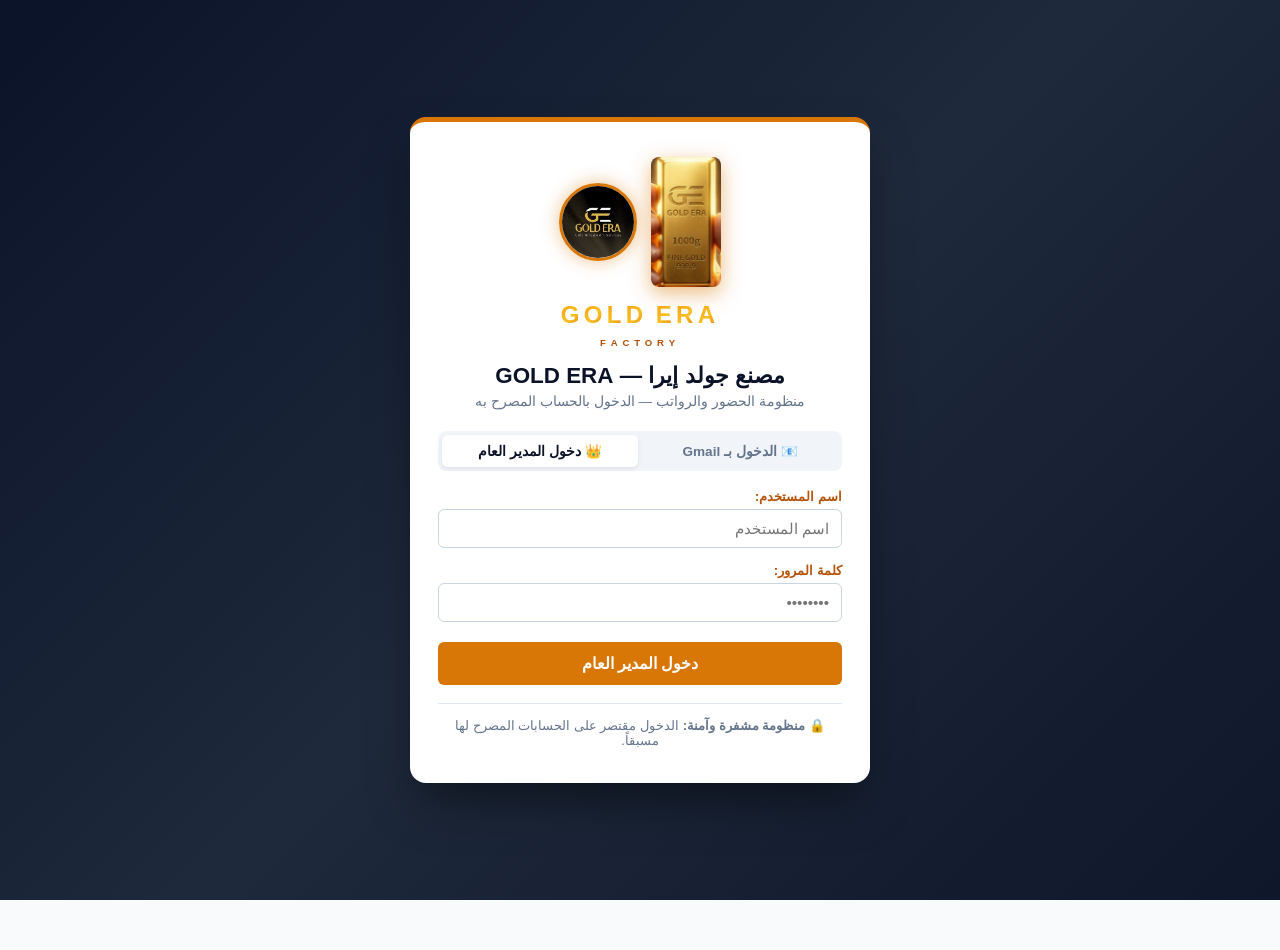
==== index.html @ 8ca80064 "Add files via upload" ====
<link rel="icon" type="image/svg+xml" href="data:image/svg+xml,<svg xmlns='http://www.w3.org/2000/svg' viewBox='0 0 100 100'><rect width='100' height='100' rx='18' fill='%23b45309'/><rect x='5' y='5' width='90' height='90' rx='14' fill='%23d97706'/><text y='72' x='50' text-anchor='middle' font-size='62' font-family='Georgia,serif' font-weight='bold' fill='%23fff'>G</text></svg>"><!DOCTYPE html>
<html lang="ar" dir="rtl">
<head>
<meta charset="UTF-8">
<meta name="viewport" content="width=device-width, initial-scale=1.0">
<title>منظومة GOLD ERA — إدارة الحضور والرواتب</title>
<script src="https://cdnjs.cloudflare.com/ajax/libs/xlsx/0.18.5/xlsx.full.min.js"></script>
<style>
:root {
  --primary: #0b1329;
  --primary-light: #1e293b;
  --gold: #d97706;
  --gold-dark: #b45309;
  --gold-light: #fef3c7;
  --accent: #2563eb;
  --success: #16a34a;
  --danger: #dc2626;
  --bg: #f8fafc;
  --card-bg: #ffffff;
  --text-dark: #0f172a;
  --text-muted: #64748b;
  --border: #e2e8f0;
}
* { box-sizing: border-box; margin: 0; padding: 0; font-family: 'Segoe UI', Tahoma, Geneva, Verdana, sans-serif; }
body { background: var(--bg); color: var(--text-dark); padding-bottom: 50px; }

#loginScreen {
  min-height: 100vh;
  display: flex;
  align-items: center;
  justify-content: center;
  background: linear-gradient(135deg, #0b1329 0%, #1e293b 50%, #0f172a 100%);
  padding: 20px;
}
.login-card {
  background: #fff;
  border-radius: 16px;
  padding: 35px 28px;
  max-width: 460px;
  width: 100%;
  box-shadow: 0 25px 50px -12px rgba(0,0,0,0.5);
  text-align: center;
  border-top: 5px solid var(--gold);
}
.login-title { font-size: 1.4rem; font-weight: 800; color: var(--primary); margin-bottom: 4px; }
.login-sub { font-size: 0.85rem; color: var(--text-muted); margin-bottom: 22px; }
.auth-switch-tabs { display: flex; background: #f1f5f9; padding: 4px; border-radius: 8px; margin-bottom: 18px; gap: 4px; }
.auth-tab-btn { flex: 1; padding: 8px; border: none; background: transparent; font-weight: 700; font-size: 0.85rem; color: #64748b; border-radius: 6px; cursor: pointer; }
.auth-tab-btn.active { background: #fff; color: var(--primary); box-shadow: 0 2px 5px rgba(0,0,0,0.08); }

header {
  background: linear-gradient(135deg, #0b1329 0%, #1e293b 100%);
  color: #fff;
  padding: 1rem 2rem;
  display: flex;
  justify-content: space-between;
  align-items: center;
  box-shadow: 0 4px 15px rgba(0,0,0,0.15);
  border-bottom: 4px solid var(--gold);
  flex-wrap: wrap;
  gap: 15px;
}
.brand { display: flex; align-items: center; gap: 14px; }
.brand h1 { font-size: 1.3rem; font-weight: 700; }
.brand p { font-size: 0.8rem; color: #94a3b8; }
.header-user-badge { display: flex; align-items: center; gap: 12px; background: rgba(255,255,255,0.08); padding: 6px 14px; border-radius: 30px; border: 1px solid rgba(255,255,255,0.15); }
.user-avatar { width: 32px; height: 32px; background: var(--gold); color: #fff; border-radius: 50%; display: flex; align-items: center; justify-content: center; font-weight: bold; font-size: 0.85rem; }
.sync-indicator { display: inline-flex; align-items: center; gap: 6px; font-size: 0.8rem; padding: 4px 10px; border-radius: 20px; background: #064e3b; color: #6ee7b7; font-weight: 600; }
.sync-pulse { width: 8px; height: 8px; border-radius: 50%; background: #10b981; animation: pulse 1.5s infinite; }
@keyframes pulse { 0%,100% { transform: scale(0.95); opacity: 0.7; } 50% { transform: scale(1.3); opacity: 1; } }
.nav-tabs { display: flex; gap: 8px; flex-wrap: wrap; }
.tab-btn { background: rgba(255,255,255,0.08); color: #fff; border: 1px solid rgba(255,255,255,0.15); padding: 9px 16px; border-radius: 6px; cursor: pointer; font-size: 0.9rem; font-weight: 600; transition: all 0.2s; }
.tab-btn:hover, .tab-btn.active { background: var(--gold); border-color: var(--gold); color: #fff; }

.container { max-width: 1400px; margin: 25px auto; padding: 0 20px; }
.card { background: var(--card-bg); border-radius: 12px; box-shadow: 0 4px 12px rgba(0,0,0,0.05); border: 1px solid var(--border); padding: 22px; margin-bottom: 22px; }
.card-header { display: flex; justify-content: space-between; align-items: center; border-bottom: 2px solid var(--border); padding-bottom: 12px; margin-bottom: 18px; flex-wrap: wrap; gap: 10px; }
.card-header h2 { font-size: 1.18rem; color: var(--primary); display: flex; align-items: center; gap: 8px; }

.search-grid { display: grid; grid-template-columns: repeat(auto-fit, minmax(210px, 1fr)); gap: 14px; background: var(--gold-light); padding: 16px; border-radius: 10px; border: 1px solid #fde68a; align-items: center; }
.form-group label { display: block; font-size: 0.84rem; font-weight: 700; color: var(--gold-dark); margin-bottom: 5px; text-align: right; }
.form-control { width: 100%; padding: 10px 12px; border-radius: 6px; border: 1px solid #cbd5e1; font-size: 0.95rem; background: #fff; outline: none; }
.form-control:focus { border-color: var(--gold); box-shadow: 0 0 0 3px rgba(217,119,6,0.2); }

.policy-banner { background: #eff6ff; border: 1px solid #bfdbfe; color: #1e40af; padding: 10px 16px; border-radius: 8px; font-size: 0.88rem; margin-bottom: 18px; display: flex; align-items: center; gap: 10px; font-weight: 600; }
.kpi-grid { display: grid; grid-template-columns: repeat(auto-fit, minmax(180px, 1fr)); gap: 12px; margin: 18px 0; }
.kpi-card { background: #fff; border-radius: 10px; padding: 14px; border: 1px solid var(--border); box-shadow: 0 2px 6px rgba(0,0,0,0.03); text-align: center; border-top: 4px solid var(--accent); }
.kpi-card.success { border-top-color: var(--success); }
.kpi-card.danger { border-top-color: var(--danger); }
.kpi-card.gold { border-top-color: var(--gold); }
.kpi-title { font-size: 0.8rem; color: var(--text-muted); font-weight: 600; margin-bottom: 6px; }
.kpi-val { font-size: 1.3rem; font-weight: 800; color: var(--primary); }
.kpi-sub { font-size: 0.75rem; color: #64748b; margin-top: 4px; }

.table-responsive { overflow-x: auto; }
table { width: 100%; border-collapse: collapse; text-align: center; }
th { background: var(--primary-light); color: #fff; padding: 11px 10px; font-size: 0.88rem; font-weight: 600; }
td { padding: 10px; border-bottom: 1px solid var(--border); font-size: 0.87rem; }
tr:nth-child(even) { background-color: #f8fafc; }
tr:hover { background-color: #f1f5f9; }

.badge { display: inline-block; padding: 4px 10px; border-radius: 20px; font-size: 0.78rem; font-weight: 700; }
.badge-present { background: #dcfce7; color: #15803d; }
.badge-absent { background: #fee2e2; color: #b91c1c; }
.badge-holiday { background: #e0e7ff; color: #3730a3; }
.badge-pending { background: #fef3c7; color: #b45309; }
.badge-role-admin { background: #fee2e2; color: #991b1b; }
.badge-role-custom { background: #e0e7ff; color: #1e3a8a; }

.btn { background: var(--primary); color: #fff; border: none; padding: 9px 18px; border-radius: 6px; cursor: pointer; font-weight: 600; font-size: 0.9rem; display: inline-flex; align-items: center; justify-content: center; gap: 6px; transition: 0.2s; }
.btn:hover { opacity: 0.9; }
.btn-gold { background: var(--gold); }
.btn-success { background: var(--success); }
.btn-danger { background: var(--danger); }
.btn-secondary { background: #64748b; }
.btn-sm { padding: 5px 10px; font-size: 0.8rem; border-radius: 4px; }

.image-manager-grid { display: grid; grid-template-columns: 1fr 1fr; gap: 20px; }
.image-preview-box { border: 2px dashed #cbd5e1; border-radius: 10px; padding: 15px; min-height: 380px; display: flex; flex-direction: column; align-items: center; justify-content: center; background: #fafafa; position: relative; }
.image-preview-box img { max-width: 100%; max-height: 480px; border-radius: 8px; box-shadow: 0 4px 12px rgba(0,0,0,0.1); }

.modal-overlay { position: fixed; top: 0; left: 0; right: 0; bottom: 0; background: rgba(11,19,41,0.65); display: none; align-items: center; justify-content: center; z-index: 999; }
.modal-box { background: #fff; border-radius: 12px; padding: 25px; width: 90%; max-width: 540px; box-shadow: 0 20px 25px -5px rgba(0,0,0,0.2); max-height: 90vh; overflow-y: auto; }
.modal-header { display: flex; justify-content: space-between; align-items: center; border-bottom: 2px solid var(--border); padding-bottom: 12px; margin-bottom: 18px; }
.modal-footer { display: flex; justify-content: flex-end; gap: 10px; margin-top: 20px; border-top: 1px solid var(--border); padding-top: 15px; }

.checkbox-group-grid { display: grid; grid-template-columns: 1fr 1fr; gap: 10px; background: #f8fafc; padding: 12px; border-radius: 8px; border: 1px solid var(--border); text-align: right; }
.checkbox-item { display: flex; align-items: center; gap: 8px; font-size: 0.88rem; cursor: pointer; }

.sync-box { background: linear-gradient(135deg, #f0fdf4 0%, #dcfce7 100%); border: 1px solid #86efac; padding: 18px; border-radius: 10px; margin-bottom: 20px; display: flex; justify-content: space-between; align-items: center; flex-wrap: wrap; gap: 12px; }

.notification { position: fixed; bottom: 20px; left: 20px; background: var(--primary); color: #fff; padding: 12px 20px; border-radius: 8px; box-shadow: 0 4px 15px rgba(0,0,0,0.2); display: none; z-index: 1000; font-weight: bold; }
.hidden { display: none !important; }

/* ADV MODAL */
#advancesModal { display:none; position:fixed; top:0; left:0; width:100%; height:100%; background:rgba(0,0,0,0.5); z-index:9999; justify-content:center; align-items:center; }
.adv-modal-inner { background:white; border-radius:16px; padding:28px; width:90%; max-width:520px; max-height:85vh; overflow-y:auto; direction:rtl; }

.brand-letter{display:inline-block;opacity:0;transform:translateX(-18px) scale(0.7);animation:letterIn 0.4s cubic-bezier(0.34,1.56,0.64,1) forwards}
@keyframes letterIn{to{opacity:1;transform:translateX(0) scale(1)}}
.letter-gold{background:linear-gradient(135deg,#f59e0b,#fbbf24,#d97706,#f59e0b);background-size:200% auto;-webkit-background-clip:text;-webkit-text-fill-color:transparent;background-clip:text}
</style>
<script src="https://www.gstatic.com/firebasejs/9.22.0/firebase-app-compat.js"></script>
<script src="https://www.gstatic.com/firebasejs/9.22.0/firebase-database-compat.js"></script>
<script>
const firebaseConfig = {
  apiKey: "AIzaSyDaJNw4GTCuRxuKoTBMZ9rILISyKb6BHUU",
  authDomain: "gold-era-2025.firebaseapp.com",
  databaseURL: "https://gold-era-2025-default-rtdb.firebaseio.com",
  projectId: "gold-era-2025",
  storageBucket: "gold-era-2025.firebasestorage.app",
  messagingSenderId: "256007736428",
  appId: "1:256007736428:web:ed45b779a21b4aec4f1c49"
};
firebase.initializeApp(firebaseConfig);
const fbdb = firebase.database();
const FB_KEY = 'gold_era_factory';

function saveToFirebase() {
  fbdb.ref(FB_KEY).set({
    employees:  EMPLOYEES_DATA,
    attendance: attendanceLogs,
    advances:   advances || {}
  }).then(() => console.log('✅ Firebase saved'))
    .catch(e => console.error('Firebase error:', e));
}

function startRealtimeSync() {
  fbdb.ref(FB_KEY).on('value', snap => {
    const data = snap.val();
    if (!data || !data.employees || data.employees.length === 0) return;
    // تحديث فقط إذا البيانات مختلفة
    if (JSON.stringify(data.employees) === JSON.stringify(EMPLOYEES_DATA)) return;
    EMPLOYEES_DATA.length = 0;
    EMPLOYEES_DATA.push(...data.employees);
    if (data.attendance) Object.assign(attendanceLogs, data.attendance);
    if (data.advances)   Object.assign(advancesData, data.advances);
    if (!document.getElementById('mainApp').classList.contains('hidden')) {
      populateEmpSelect();
      renderPayrollTable();
      renderManageTable();
    }
  });
}
</script>
</head>
<body>

<!-- LOGIN SCREEN -->
<div id="loginScreen">
  <div class="login-card">
    <div style="display:flex;align-items:center;justify-content:center;gap:14px;margin-bottom:14px;">
      <img src="[data-uri]" style="width:70px;height:130px;object-fit:cover;object-position:center;border-radius:8px;box-shadow:0 6px 20px rgba(217,119,6,0.5);">
      <img src="[data-uri]" style="width:78px;height:78px;border-radius:50%;object-fit:cover;border:3px solid #d97706;box-shadow:0 0 18px rgba(217,119,6,0.45);">
    </div>
    <div id="brandTextAnim" style="font-size:1.5rem;font-weight:900;letter-spacing:0.18em;direction:ltr;display:flex;justify-content:center;min-height:2rem;margin-bottom:4px;"></div>
    <div id="factoryAnim" style="font-size:0.6rem;font-weight:800;letter-spacing:0.5em;color:#b45309;direction:ltr;display:flex;justify-content:center;margin-bottom:14px;"></div>
    <h2 class="login-title">مصنع جولد إيرا — GOLD ERA</h2>
    <p class="login-sub">منظومة الحضور والرواتب — الدخول بالحساب المصرح به</p>

    <div class="auth-switch-tabs">
      <button class="auth-tab-btn" id="btnAuthGmail" onclick="setAuthMethod('gmail')">📧 الدخول بـ Gmail</button>
      <button class="auth-tab-btn active" id="btnAuthAdmin" onclick="setAuthMethod('admin')">👑 دخول المدير العام</button>
    </div>

    <div id="gmailLoginForm" class="hidden">
      <div class="form-group" style="margin-bottom:15px;">
        <label>البريد الإلكتروني:</label>
        <input type="email" id="loginGmailInput" class="form-control" placeholder="name@gmail.com">
      </div>
      <div class="form-group" style="margin-bottom:20px;">
        <label>كلمة المرور:</label>
        <input type="password" id="loginGmailPass" class="form-control" placeholder="••••••••">
      </div>
      <button class="btn btn-gold" style="width:100%;padding:12px;font-size:1rem;" onclick="handleGmailLogin()">تسجيل الدخول بالـ Gmail</button>
    </div>

    <div id="adminLoginForm">
      <div class="form-group" style="margin-bottom:15px;">
        <label>اسم المستخدم:</label>
        <input type="text" id="adminUserInput" class="form-control" placeholder="اسم المستخدم">
      </div>
      <div class="form-group" style="margin-bottom:20px;">
        <label>كلمة المرور:</label>
        <input type="password" id="adminPassInput" class="form-control" placeholder="••••••••">
      </div>
      <button class="btn btn-gold" style="width:100%;padding:12px;font-size:1rem;" onclick="handleAdminLogin()">دخول المدير العام</button>
    </div>

    <div style="margin-top:18px;padding-top:14px;border-top:1px solid var(--border);font-size:0.82rem;color:#64748b;text-align:center;">
      🔒 <strong>منظومة مشفرة وآمنة:</strong> الدخول مقتصر على الحسابات المصرح لها مسبقاً.
    </div>
  </div>
</div>

<!-- MAIN APP -->
<div id="mainApp" class="hidden">
  <header>
    <div class="brand">
      <img src="[data-uri]" alt="GOLD ERA"
        style="width:52px;height:52px;border-radius:10px;object-fit:contain;
               background:linear-gradient(135deg,#1a1a2e,#16213e);
               padding:4px;
               box-shadow:0 2px 12px rgba(217,119,6,0.4);">
      <div>
        <div id="innerBrandAnim" style="font-size:1.4rem;font-weight:900;letter-spacing:0.16em;direction:ltr;display:flex;align-items:center;min-height:1.7rem;"></div>
        <div id="innerFactoryAnim" style="font-size:0.65rem;font-weight:800;letter-spacing:0.45em;color:rgba(217,119,6,0.8);direction:ltr;display:flex;align-items:center;"></div>
      </div>
    </div>

    <div style="display:flex;align-items:center;gap:12px;flex-wrap:wrap;">
      <div class="sync-indicator">
        <div class="sync-pulse"></div>
        <span>متزامن</span>
      </div>
      <div class="header-user-badge">
        <div class="user-avatar" id="currentAvatar">م</div>
        <div>
          <div style="font-weight:bold;font-size:0.88rem;" id="currentUserNameDisplay">مينا</div>
          <div style="font-size:0.75rem;color:#cbd5e1;" id="currentUserRoleDisplay">المدير العام</div>
        </div>
      </div>
      <button class="btn btn-secondary btn-sm" onclick="handleLogout()">🚪 خروج</button>
    </div>

    <div class="nav-tabs" id="mainNavTabs" style="width:100%;margin-top:10px;">
      <button class="tab-btn" id="btn-tab-dashboard" onclick="switchTab('dashboard')">🔍 الاستعلام الفردي</button>
      <button class="tab-btn" id="btn-tab-payroll" onclick="switchTab('payroll')">📊 مسير الرواتب</button>
      <button class="tab-btn" id="btn-tab-manage" onclick="switchTab('manage')">👥 إدارة العمال</button>
      <button class="tab-btn" id="btn-tab-upload-archive" onclick="switchTab('upload-archive')">📷 رفع الكشف</button>
      <button class="tab-btn" id="btn-tab-history" onclick="switchTab('history')">📁 الأرشيف</button>
      <button class="tab-btn" id="btn-tab-users" onclick="switchTab('users')">🔐 المستخدمون</button>
    </div>
  </header>

  <div class="container">

    <!-- TAB: DASHBOARD -->
    <div id="tab-dashboard" class="hidden">
      <div class="card">
        <div class="card-header">
          <h2>🔍 الاستعلام عن العامل</h2>
          <div style="display:flex;gap:10px;">
            <button class="btn btn-gold admin-only-btn" onclick="openEditCurrentEmp()">✏️ تعديل بيانات العامل</button>
            <button class="btn btn-secondary" onclick="window.print()">🖨️ طباعة</button>
          </div>
        </div>
        <div class="policy-banner">⚡ <strong>قاعدة الحساب:</strong> ساعة تأخير = خصم ساعتين | ساعة إضافي = استحقاق ساعتين</div>
        <div class="search-grid">
          <div class="form-group">
            <label>اختر العامل:</label>
            <select id="empSelect" class="form-control" onchange="loadEmployeeData()"></select>
          </div>
          <div class="form-group">
            <label>كود العامل:</label>
            <input type="text" id="empCodeDisp" class="form-control" readonly style="font-weight:bold;color:var(--gold-dark);">
          </div>
          <div class="form-group">
            <label>القسم والوردية:</label>
            <input type="text" id="empShiftDisp" class="form-control" readonly>
          </div>
          <div class="form-group">
            <label>الراتب الأسبوعي:</label>
            <input type="text" id="empSalaryDisp" class="form-control" readonly style="font-weight:bold;">
          </div>
          <div class="form-group">
            <label>سعر الساعة:</label>
            <input type="text" id="empHourlyDisp" class="form-control" readonly>
          </div>
        </div>
        <div class="kpi-grid">
          <div class="kpi-card"><div class="kpi-title">ساعات العمل الفعلية</div><div class="kpi-val" id="kpiWorkHours">0 س</div></div>
          <div class="kpi-card danger"><div class="kpi-title">ساعات التأخير</div><div class="kpi-val" id="kpiLateHours" style="color:var(--danger);">0 س</div><div class="kpi-sub" id="kpiLatePenalty">خصم: 0 ج.م</div></div>
          <div class="kpi-card success"><div class="kpi-title">ساعات الإضافي</div><div class="kpi-val" id="kpiOvertimeHours" style="color:var(--success);">0 س</div><div class="kpi-sub" id="kpiOtBonus">+0 ج.م</div></div>
          <div class="kpi-card"><div class="kpi-title">أيام الغياب</div><div class="kpi-val" id="kpiAbsenceDays">0 يوم</div><div class="kpi-sub" id="kpiAbsDeduction">خصم: 0 ج.م</div></div>
          <div class="kpi-card gold"><div class="kpi-title">صافي الراتب</div><div class="kpi-val" id="kpiNetPay" style="color:var(--gold-dark);">0 ج.م</div></div>
        </div>
        <div class="table-responsive">
          <table>
            <thead><tr><th>اليوم</th><th>الحضور</th><th>الانصراف</th><th>الحالة</th><th>ساعات العمل</th><th>الساعات المقررة</th><th>التأخير (×2 خصم)</th><th>الإضافي (×2 استحقاق)</th><th>ملاحظات</th></tr></thead>
            <tbody id="attendanceTbody"></tbody>
          </table>
        </div>
      </div>
    </div>

    <!-- TAB: PAYROLL -->
    <div id="tab-payroll" class="hidden">
      <div class="card">
        <div class="card-header">
          <h2>📊 كشف مسير الرواتب الأسبوعي</h2>
          <div style="display:flex;gap:10px;">
            <input type="text" id="payrollSearch" placeholder="بحث باسم أو كود..." class="form-control" style="width:250px;" oninput="filterPayrollTable()">
            <button class="btn btn-gold" onclick="exportToCSV()">📥 تصدير Excel</button>
          </div>
        </div>
        <div class="policy-banner">ℹ️ خصم التأخير (ساعتين لكل ساعة) | استحقاق الإضافي (ساعتين لكل ساعة)</div>
        <div class="table-responsive">
          <table id="payrollMasterTable">
            <thead><tr>
              <th>كود</th><th>الاسم</th><th>القسم</th><th>الراتب</th><th>سعر الساعة</th>
              <th>غياب</th><th>تأخير (فعلي)</th><th>إضافي (فعلي)</th>
              <th>خصم التأخير+غياب</th><th>مستحق إضافي</th>
              <th style="color:#dc2626;">💰 سلف</th><th>صافي الراتب</th>
            </tr></thead>
            <tbody id="payrollTbody"></tbody>
          </table>
        </div>
      </div>
    </div>

    <!-- TAB: MANAGE -->
    <div id="tab-manage" class="hidden">
      <div class="card">
        <div class="card-header">
          <h2>⚙️ إعدادات الرواتب</h2>
        </div>
        <label style="display:flex;align-items:center;gap:10px;cursor:pointer;font-size:0.95rem;">
          <input type="checkbox" id="chkDeductAbsence" style="width:18px;height:18px;cursor:pointer;" onchange="onDeductAbsenceChange()">
          <span>خصم أيام الغياب من صافي الراتب</span>
        </label>
      </div>
      <div class="card">
        <div class="card-header">
          <h2>👥 دليل العمال</h2>
          <button class="btn btn-success admin-only-btn" onclick="openAddEmpModal()">➕ إضافة عامل جديد</button>
        </div>
        <div style="margin-bottom:15px;">
          <input type="text" id="manageSearch" placeholder="بحث في دليل العمال..." class="form-control" style="max-width:300px;" oninput="filterManageTable()">
        </div>
        <div class="table-responsive">
          <table>
            <thead><tr><th>الكود</th><th>الاسم</th><th>القسم</th><th>الوردية</th><th>الراتب</th><th>سعر الساعة</th><th>إجراءات</th></tr></thead>
            <tbody id="manageEmpTbody"></tbody>
          </table>
        </div>
      </div>
    </div>

    <!-- TAB: UPLOAD ARCHIVE -->
    <div id="tab-upload-archive" class="hidden">
      <div class="card">
        <div class="card-header">
          <h2>📊 استيراد الحضور من إكسيل</h2>
        </div>
        <div class="policy-banner">⚡ ارفع ملف الإكسيل وسيتم الحساب التلقائي لساعات العمل والتأخير والإضافي.</div>
        <div id="excelDropZone" style="border:2px dashed #cbd5e1;border-radius:10px;padding:25px;text-align:center;background:#fafafa;cursor:pointer;">
          <p style="font-size:0.95rem;margin-bottom:10px;color:#475569;">📂 اسحب ملف الإكسيل هنا أو اضغط للاختيار</p>
          <input type="file" id="excelFileInput" accept=".xlsx,.xls" class="hidden" onchange="handleExcelFileChange(event)">
          <button class="btn btn-gold" onclick="document.getElementById('excelFileInput').click()">📁 اختيار ملف إكسيل</button>
        </div>
        <div id="excelLog" class="hidden" style="font-size:0.85rem;color:#64748b;max-height:130px;overflow:auto;background:#f8fafc;border-radius:8px;padding:10px;margin-top:12px;"></div>
        <div id="excelResultsBox" class="hidden" style="margin-top:18px;">
          <div class="kpi-grid">
            <div class="kpi-card success"><div class="kpi-title">عمال مطابقون</div><div class="kpi-val" id="excelStMatched">0</div></div>
            <div class="kpi-card danger"><div class="kpi-title">غير مطابقين</div><div class="kpi-val" id="excelStUnmatched">0</div></div>
            <div class="kpi-card"><div class="kpi-title">أيام مقروءة</div><div class="kpi-val" id="excelStDays">0</div></div>
          </div>
          <div class="table-responsive" style="max-height:380px;">
            <table>
              <thead><tr><th>العامل (نوع المطابقة)</th><th>اليوم</th><th>حضور</th><th>انصراف</th><th>ساعات</th><th>تأخير</th><th>إضافي</th><th>الحالة</th></tr></thead>
              <tbody id="excelPreviewTbody"></tbody>
            </table>
          </div>
          <div style="margin-top:15px;">
            <button class="btn btn-success" onclick="applyExcelImport()" style="padding:12px 22px;font-size:1rem;">✅ اعتماد وتحديث الحضور</button>
          </div>
        </div>
      </div>
      <div class="card">
        <div class="card-header">
          <h2>📷 رفع صورة كشف الحضور</h2>
        </div>
        <div class="image-manager-grid">
          <div>
            <h3 style="margin-bottom:12px;font-size:1.05rem;color:var(--primary);">صورة الكشف:</h3>
            <div class="image-preview-box" id="imgBox">
              <p id="imgPlaceholder" style="color:#94a3b8;font-size:0.95rem;text-align:center;">📷 اضغط لاختيار صورة كشف الحضور</p>
              <img id="uploadedImg" class="hidden" src="" alt="كشف الحضور">
            </div>
            <div style="margin-top:15px;display:flex;gap:10px;">
              <input type="file" id="fileInput" accept="image/*" class="hidden" onchange="handleImageUpload(event)">
              <button class="btn btn-gold" onclick="document.getElementById('fileInput').click()">📁 اختيار صورة</button>
              <button class="btn btn-secondary" onclick="clearImage()">❌ مسح</button>
            </div>
          </div>
          <div>
            <h3 style="margin-bottom:12px;font-size:1.05rem;color:var(--primary);">الأرشفة:</h3>
            <div style="background:#f1f5f9;padding:20px;border-radius:10px;border:1px solid var(--border);">
              <div class="form-group" style="margin-bottom:15px;">
                <label>اسم الأسبوع:</label>
                <input type="text" id="archiveWeekTitle" value="أسبوع سبتمبر 2026" class="form-control">
              </div>
              <div style="display:flex;flex-direction:column;gap:12px;margin-top:15px;">
                <button class="btn btn-success" onclick="archiveCurrentWeek()" style="padding:12px;">📁 أرشفة الأسبوع الحالي</button>
                <button class="btn btn-danger admin-only-btn" onclick="resetWeekAttendance()" style="padding:12px;">🔄 تصفير للأسبوع الجديد</button>
              </div>
            </div>
          </div>
        </div>
      </div>
    </div>

    <!-- TAB: HISTORY -->
    <div id="tab-history" class="hidden">
      <div class="card">
        <div class="card-header">
          <h2>📁 سجل الأرشيف التاريخي</h2>
          <button class="btn btn-danger admin-only-btn" onclick="clearArchiveHistory()">🗑️ مسح الأرشيف</button>
        </div>
        <div class="table-responsive">
          <table>
            <thead><tr><th>الأسبوع</th><th>تاريخ الأرشفة</th><th>الكود</th><th>الاسم</th><th>القسم</th><th>الراتب</th><th>غياب</th><th>تأخير</th><th>إضافي</th><th>صافي</th><th>الحالة</th></tr></thead>
            <tbody id="historyTbody"></tbody>
          </table>
        </div>
      </div>
    </div>

    <!-- TAB: USERS -->
    <div id="tab-users" class="hidden">
      <div class="card">
        <div class="card-header">
          <h2>🔐 إدارة مستخدمي Gmail والصلاحيات</h2>
          <button class="btn btn-gold" onclick="openAddUserModal()">➕ إضافة مستخدم Gmail</button>
        </div>
        <div class="sync-box">
          <div>
            <strong style="color:#166534;font-size:1.05rem;display:block;margin-bottom:4px;">📡 تزامن لحظي بين كل الأجهزة</strong>
            <span style="font-size:0.85rem;color:#1e3a8a;">كل تعديل يُحفظ فوراً.</span>
          </div>
          <div style="display:flex;gap:8px;">
            <button class="btn btn-success" onclick="exportSystemBackup()">💾 نسخة احتياطية</button>
            <input type="file" id="backupFileInput" accept=".json" class="hidden" onchange="importSystemBackup(event)">
            <button class="btn btn-secondary" onclick="document.getElementById('backupFileInput').click()">📥 استيراد نسخة</button>
          </div>
        </div>
        <div class="table-responsive">
          <table>
            <thead><tr><th>Gmail</th><th>الاسم</th><th>الصفحات المصرح بها</th><th>الصلاحية</th><th>الحالة</th><th>إجراءات</th></tr></thead>
            <tbody id="usersTbody"></tbody>
          </table>
        </div>
      </div>
    </div>

  </div><!-- /container -->
</div><!-- /mainApp -->

<!-- MODAL: ADD/EDIT EMPLOYEE -->
<div id="empModal" class="modal-overlay">
  <div class="modal-box">
    <div class="modal-header">
      <h3 id="modalEmpTitle" style="color:var(--primary);">إضافة عامل جديد</h3>
      <button style="background:none;border:none;font-size:1.3rem;cursor:pointer;" onclick="closeEmpModal()">✕</button>
    </div>
    <div>
      <input type="hidden" id="modalEmpOriginalName">
      <div class="form-group" style="margin-bottom:12px;">
        <label>كود العامل:</label>
        <input type="text" id="modalEmpCode" class="form-control" placeholder="مثال: EMP-150">
      </div>
      <div class="form-group" style="margin-bottom:12px;">
        <label>اسم العامل:</label>
        <input type="text" id="modalEmpName" class="form-control" placeholder="الاسم الكامل">
      </div>
      <div class="form-group" style="margin-bottom:12px;">
        <label>القسم:</label>
        <select id="modalEmpCategory" class="form-control">
          <option value="شباب">شباب (08:00 ص - 08:00 م | 12 ساعة)</option>
          <option value="بنات">بنات (09:00 ص - 07:00 م | 10 ساعات)</option>
        </select>
      </div>
      <div class="form-group" style="margin-bottom:12px;">
        <label>الراتب الأسبوعي (ج.م):</label>
        <input type="number" id="modalEmpSalary" class="form-control" placeholder="مثال: 3500" min="1">
      </div>
    </div>
    <div class="modal-footer">
      <button class="btn btn-secondary" onclick="closeEmpModal()">إلغاء</button>
      <button class="btn btn-success" onclick="saveEmpModal()">💾 حفظ البيانات</button>
    </div>
  </div>
</div>

<!-- MODAL: ADD USER -->
<div id="userModal" class="modal-overlay">
  <div class="modal-box">
    <div class="modal-header">
      <h3 style="color:var(--primary);">إضافة مستخدم Gmail</h3>
      <button style="background:none;border:none;font-size:1.3rem;cursor:pointer;" onclick="closeUserModal()">✕</button>
    </div>
    <div>
      <div class="form-group" style="margin-bottom:12px;">
        <label>بريد Gmail:</label>
        <input type="email" id="modalUserEmail" class="form-control" placeholder="user@gmail.com">
      </div>
      <div class="form-group" style="margin-bottom:12px;">
        <label>اسم الشخص:</label>
        <input type="text" id="modalUserFullName" class="form-control" placeholder="الاسم">
      </div>
      <div class="form-group" style="margin-bottom:12px;">
        <label>كلمة المرور:</label>
        <input type="password" id="modalUserPass" class="form-control" placeholder="••••••••">
      </div>
      <div class="form-group" style="margin-bottom:14px;">
        <label>الصفحات المصرح بها:</label>
        <div class="checkbox-group-grid">
          <label class="checkbox-item"><input type="checkbox" id="chk_dashboard" value="dashboard" checked><span>🔍 الاستعلام</span></label>
          <label class="checkbox-item"><input type="checkbox" id="chk_payroll" value="payroll"><span>📊 الرواتب</span></label>
          <label class="checkbox-item"><input type="checkbox" id="chk_upload" value="upload-archive"><span>📷 رفع الكشف</span></label>
          <label class="checkbox-item"><input type="checkbox" id="chk_history" value="history"><span>📁 الأرشيف</span></label>
          <label class="checkbox-item"><input type="checkbox" id="chk_manage" value="manage"><span>👥 إدارة العمال</span></label>
          <label class="checkbox-item"><input type="checkbox" id="chk_users" value="users"><span>🔐 المستخدمون</span></label>
        </div>
      </div>
    </div>
    <div class="modal-footer">
      <button class="btn btn-secondary" onclick="closeUserModal()">إلغاء</button>
      <button class="btn btn-success" onclick="saveUserModal()">💾 حفظ المستخدم</button>
    </div>
  </div>
</div>

<!-- MODAL: ADVANCES -->
<div id="advancesModal">
  <div class="adv-modal-inner">
    <div style="display:flex;justify-content:space-between;align-items:center;margin-bottom:20px;">
      <h3 style="margin:0;color:#0f172a;">💰 سجل السلف - <span id="advModalEmpName"></span></h3>
      <button onclick="closeAdvancesModal()" style="background:none;border:none;font-size:22px;cursor:pointer;">✕</button>
    </div>
    <div style="background:#fef2f2;border:1px solid #fecaca;border-radius:10px;padding:14px;margin-bottom:20px;text-align:center;">
      <div style="color:#dc2626;font-size:13px;font-weight:600;">إجمالي السلف المتبقية</div>
      <div id="advTotalRemaining" style="color:#dc2626;font-size:24px;font-weight:800;">0 ج.م</div>
    </div>
    <div style="background:#f0fdf4;border:1px solid #bbf7d0;border-radius:10px;padding:16px;margin-bottom:20px;">
      <div style="font-weight:700;color:#15803d;margin-bottom:12px;">➕ تسجيل سلفة جديدة</div>
      <div style="display:flex;gap:10px;margin-bottom:10px;">
        <div style="flex:1;">
          <label style="font-size:12px;color:#64748b;display:block;margin-bottom:4px;">المبلغ (ج.م)</label>
          <input type="number" id="advAmount" placeholder="0" style="width:100%;padding:8px;border:1px solid #d1d5db;border-radius:8px;font-size:14px;box-sizing:border-box;">
        </div>
        <div style="flex:2;">
          <label style="font-size:12px;color:#64748b;display:block;margin-bottom:4px;">ملاحظة</label>
          <input type="text" id="advNote" placeholder="سبب السلفة..." style="width:100%;padding:8px;border:1px solid #d1d5db;border-radius:8px;font-size:14px;box-sizing:border-box;">
        </div>
      </div>
      <button onclick="addAdvance()" style="width:100%;background:#15803d;color:white;border:none;border-radius:8px;padding:10px;font-size:15px;font-weight:700;cursor:pointer;">✅ تسجيل السلفة</button>
    </div>
    <div style="font-weight:700;color:#0f172a;margin-bottom:10px;">📋 السلف السابقة</div>
    <div id="advancesList"></div>
  </div>
</div>

<div id="toast" class="notification"></div>

<script>
// =============================================
// ===== قاعدة بيانات العمال الأساسية =====
// =============================================
const INITIAL_EMPLOYEES = [
  {code:"EMP-101",name:"يونان صلاح",category:"شباب",salary:6500},
  {code:"EMP-102",name:"مينا يوسف لبيب",category:"شباب",salary:6000},
  {code:"EMP-103",name:"بيشوي عيد",category:"شباب",salary:4000},
  {code:"EMP-104",name:"مينا يوسف تايسون",category:"شباب",salary:4000},
  {code:"EMP-105",name:"انطونيوس سمعان",category:"شباب",salary:2250},
  {code:"EMP-106",name:"فايدي ادواك",category:"شباب",salary:2500},
  {code:"EMP-107",name:"عبدالله احمد",category:"شباب",salary:3500},
  {code:"EMP-108",name:"محمد محمود لطفي",category:"شباب",salary:2500},
  {code:"EMP-109",name:"بيشوى حليم",category:"شباب",salary:2000},
  {code:"EMP-110",name:"بيتر ثابت",category:"شباب",salary:2500},
  {code:"EMP-111",name:"عبد السلام محمود",category:"شباب",salary:1750},
  {code:"EMP-112",name:"سامى ابراهيم",category:"شباب",salary:2150},
  {code:"EMP-113",name:"مينا عماد",category:"شباب",salary:6000},
  {code:"EMP-114",name:"حلمى محمد",category:"شباب",salary:1000},
  {code:"EMP-115",name:"حلمى ماهر",category:"شباب",salary:2500},
  {code:"EMP-116",name:"ابانوب خيرى",category:"شباب",salary:1800},
  {code:"EMP-117",name:"احمد جمال",category:"شباب",salary:2500},
  {code:"EMP-118",name:"طارق رشدى",category:"شباب",salary:3150},
  {code:"EMP-119",name:"جون فكرى",category:"شباب",salary:2000},
  {code:"EMP-120",name:"ستيفين مينا",category:"شباب",salary:800},
  {code:"EMP-121",name:"مصطفى حلمى",category:"شباب",salary:4500},
  {code:"EMP-122",name:"عزيز سعد",category:"شباب",salary:5000},
  {code:"EMP-123",name:"ماريا امير جرجس",category:"بنات",salary:2350},
  {code:"EMP-124",name:"ناردين امير جرجس",category:"بنات",salary:2350},
  {code:"EMP-125",name:"مايفن اشرف",category:"بنات",salary:2000},
  {code:"EMP-126",name:"مريم جورج",category:"بنات",salary:2000},
  {code:"EMP-127",name:"مريم اسحاق",category:"بنات",salary:1750},
  {code:"EMP-128",name:"دينا",category:"بنات",salary:2000},
  {code:"EMP-129",name:"ايمى رضا",category:"بنات",salary:1750},
  {code:"EMP-130",name:"مارثا اشرف",category:"بنات",salary:1750},
  {code:"EMP-131",name:"دميانه ميخائيل",category:"بنات",salary:1750},
  {code:"EMP-132",name:"باسندي ميخائيل",category:"بنات",salary:1750},
  {code:"EMP-133",name:"مارينا طلعت",category:"بنات",salary:1750},
  {code:"EMP-134",name:"جومانه يوسف",category:"بنات",salary:2000},
  {code:"EMP-135",name:"كارولين سمعان",category:"بنات",salary:1750},
  {code:"EMP-136",name:"جرجس ابراهيم",category:"شباب",salary:6250},
  {code:"EMP-137",name:"اكرم فكرى",category:"شباب",salary:3750},
  {code:"EMP-138",name:"احمد رامى",category:"شباب",salary:1750},
  {code:"EMP-139",name:"رامى ابراهيم",category:"شباب",salary:4500},
  {code:"EMP-140",name:"عصام الروبى",category:"شباب",salary:3000},
  {code:"EMP-141",name:"عماد",category:"شباب",salary:7000},
  {code:"EMP-142",name:"رياض سمير",category:"شباب",salary:3750},
  {code:"EMP-143",name:"مينا عادل",category:"شباب",salary:2350},
  {code:"EMP-144",name:"اندرو نادى",category:"شباب",salary:5000},
  {code:"EMP-145",name:"ايمن بركات",category:"شباب",salary:3250},
  {code:"EMP-146",name:"شيخ حسين",category:"شباب",salary:4500},
  {code:"EMP-147",name:"بافلى يوسف",category:"شباب",salary:2000}
];

const DAYS = ['الاحد','الاثنين','الثلاثاء','الاربعاء','الخميس','الجمعة','السبت'];

// =============================================
// ===== الحالة الكاملة للتطبيق =====
// =============================================
let EMPLOYEES_DATA = [];
let attendanceLogs = {};
let USERS_DATA = [];
let advancesData = {};
let APP_SETTINGS = { deductAbsence: true };
let currentUser = null;
let EXCEL_PARSED_RESULT = null;

// =============================================
// ===== تحميل وحفظ البيانات =====
// =============================================
function loadFromStorage() {
  try {
    const emp = localStorage.getItem('gold_era_employees');
    EMPLOYEES_DATA = emp ? JSON.parse(emp) : JSON.parse(JSON.stringify(INITIAL_EMPLOYEES));
    if (!EMPLOYEES_DATA || EMPLOYEES_DATA.length === 0) {
      EMPLOYEES_DATA = JSON.parse(JSON.stringify(INITIAL_EMPLOYEES));
    }
  } catch(e) {
    EMPLOYEES_DATA = JSON.parse(JSON.stringify(INITIAL_EMPLOYEES));
  }

  try {
    const att = localStorage.getItem('gold_era_attendance');
    attendanceLogs = att ? JSON.parse(att) : {};
  } catch(e) { attendanceLogs = {}; }

  try {
    const users = localStorage.getItem('gold_era_users');
    USERS_DATA = users ? JSON.parse(users) : getDefaultUsers();
    if (!USERS_DATA || USERS_DATA.length === 0) USERS_DATA = getDefaultUsers();
  } catch(e) { USERS_DATA = getDefaultUsers(); }

  try {
    const adv = localStorage.getItem('gold_era_advances');
    advancesData = adv ? JSON.parse(adv) : {};
  } catch(e) { advancesData = {}; }

  try {
    const settings = localStorage.getItem('gold_era_settings');
    APP_SETTINGS = settings ? JSON.parse(settings) : { deductAbsence: true };
  } catch(e) { APP_SETTINGS = { deductAbsence: true }; }
}

function saveToStorage() {
  try {
    localStorage.setItem('gold_era_employees', JSON.stringify(EMPLOYEES_DATA));
    localStorage.setItem('gold_era_attendance', JSON.stringify(attendanceLogs));
    localStorage.setItem('gold_era_users', JSON.stringify(USERS_DATA));
    localStorage.setItem('gold_era_advances', JSON.stringify(advancesData));
    localStorage.setItem('gold_era_settings', JSON.stringify(APP_SETTINGS));
  } catch(e) {
    console.error('خطأ في الحفظ:', e);
    showNotification('⚠️ خطأ في حفظ البيانات محلياً');
  }
  // حفظ على Firebase للمزامنة
  try {
    fbdb.ref(FB_KEY).set({
      employees:  EMPLOYEES_DATA,
      attendance: attendanceLogs,
      advances:   advancesData || {}
    });
  } catch(e) { console.error('Firebase save error:', e); }
}

function getDefaultUsers() {
  return [
    {email:"mina@goldera.com", username:"MINA", name:"مينا (المدير العام)", role:"Admin",
     password:"M.1997", allowedTabs:["dashboard","payroll","manage","upload-archive","history","users"], status:"نشط"}
  ];
}

// =============================================
// ===== المصادقة / تسجيل الدخول =====
// =============================================
function setAuthMethod(method) {
  document.getElementById('btnAuthGmail').classList.toggle('active', method==='gmail');
  document.getElementById('btnAuthAdmin').classList.toggle('active', method==='admin');
  document.getElementById('gmailLoginForm').classList.toggle('hidden', method!=='gmail');
  document.getElementById('adminLoginForm').classList.toggle('hidden', method!=='admin');
}

function handleGmailLogin() {
  const email = document.getElementById('loginGmailInput').value.trim().toLowerCase();
  const pass = document.getElementById('loginGmailPass').value.trim();
  if (!email || !pass) { alert('برجاء إدخال البريد وكلمة المرور'); return; }

  const found = USERS_DATA.find(u =>
    u.email && u.email.toLowerCase() === email &&
    (u.password === pass || u.pass === pass)
  );
  if (found) {
    currentUser = found;
    sessionStorage.setItem('gold_era_current_user', JSON.stringify(currentUser));
    showAppUI();
    showNotification('أهلاً بك: ' + found.name);
  } else {
    alert('البريد الإلكتروني أو كلمة المرور غير صحيحة، أو غير مصرح له بالدخول.');
  }
}

function handleAdminLogin() {
  const u = document.getElementById('adminUserInput').value.trim();
  const p = document.getElementById('adminPassInput').value.trim();

  if (u === 'MINA' && p === 'M.1997') {
    currentUser = {
      email:"mina@goldera.com", username:"MINA", name:"مينا (المدير العام)",
      role:"Admin", allowedTabs:["dashboard","payroll","manage","upload-archive","history","users"], status:"نشط"
    };
    sessionStorage.setItem('gold_era_current_user', JSON.stringify(currentUser));
    showAppUI();
    showNotification('مرحباً بك يا أستاذ مينا 👑');
    return;
  }

  // بحث في قاعدة المستخدمين
  const found = USERS_DATA.find(x =>
    (x.username === u || x.email === u) &&
    (x.password === p || x.pass === p)
  );
  if (found) {
    currentUser = found;
    sessionStorage.setItem('gold_era_current_user', JSON.stringify(currentUser));
    showAppUI();
    showNotification('أهلاً بك: ' + found.name);
  } else {
    alert('اسم المستخدم أو كلمة المرور غير صحيحة!');
  }
}

function handleLogout() {
  sessionStorage.removeItem('gold_era_current_user');
  currentUser = null;
  document.getElementById('mainApp').classList.add('hidden');
  document.getElementById('loginScreen').classList.remove('hidden');
  document.getElementById('adminUserInput').value = '';
  document.getElementById('adminPassInput').value = '';
  document.getElementById('loginGmailInput').value = '';
  document.getElementById('loginGmailPass').value = '';
}

function showAppUI() {
  document.getElementById('loginScreen').classList.add('hidden');
  document.getElementById('mainApp').classList.remove('hidden');
  document.getElementById('currentUserNameDisplay').textContent = currentUser.name;
  document.getElementById('currentUserRoleDisplay').textContent =
    currentUser.role === 'Admin' ? 'المدير العام (كامل الصلاحيات)' : 'مستخدم مصرح';
  document.getElementById('currentAvatar').textContent = currentUser.name.charAt(0);
  applyPermissions();

  // تحميل من Firebase
  fbdb.ref(FB_KEY).once('value').then(snap => {
    const data = snap.val();
    if (data && data.employees && data.employees.length > 0) {
      EMPLOYEES_DATA.length = 0;
      EMPLOYEES_DATA.push(...data.employees);
      if (data.attendance) Object.assign(attendanceLogs, data.attendance);
      if (data.advances)   Object.assign(advancesData, data.advances);
      localStorage.setItem('gold_era_employees', JSON.stringify(EMPLOYEES_DATA));
      localStorage.setItem('gold_era_attendance', JSON.stringify(attendanceLogs));
      localStorage.setItem('gold_era_advances', JSON.stringify(advancesData));
      showNotification('🔄 تم تحميل ' + EMPLOYEES_DATA.length + ' عامل من السحابة');
    } else {
      fbdb.ref(FB_KEY).set({
        employees:  EMPLOYEES_DATA,
        attendance: attendanceLogs,
        advances:   advancesData || {}
      });
      showNotification('☁️ تم رفع بياناتك على السحابة');
    }
    initApp();
    startRealtimeSync();
  }).catch(e => {
    console.error('Firebase error:', e);
    showNotification('⚠️ تعذر الاتصال بالسحابة — البيانات المحلية فقط');
    initApp();
  });
}

function applyPermissions() {
  const isAdmin = currentUser.role === 'Admin' || currentUser.username === 'MINA';
  const allowed = currentUser.allowedTabs || ['dashboard'];
  const allTabs = ['dashboard','payroll','manage','upload-archive','history','users'];
  let firstTab = null;

  allTabs.forEach(t => {
    const btn = document.getElementById('btn-tab-' + t);
    if (!btn) return;
    if (isAdmin || allowed.includes(t)) {
      btn.classList.remove('hidden');
      if (!firstTab) firstTab = t;
    } else {
      btn.classList.add('hidden');
    }
  });

  document.querySelectorAll('.admin-only-btn').forEach(b => {
    b.classList.toggle('hidden', !isAdmin);
  });

  switchTab(firstTab || 'dashboard');
}

// =============================================
// ===== التنقل بين التبويبات =====
// =============================================
function switchTab(tabId) {
  const all = ['dashboard','payroll','manage','upload-archive','history','users'];
  all.forEach(t => {
    const el = document.getElementById('tab-' + t);
    const btn = document.getElementById('btn-tab-' + t);
    if (el) el.classList.toggle('hidden', t !== tabId);
    if (btn) btn.classList.toggle('active', t === tabId);
  });
  if (tabId === 'payroll') renderPayrollTable();
  if (tabId === 'manage') renderManageTable();
  if (tabId === 'history') renderArchiveHistory();
  if (tabId === 'users') renderUsersTable();
  if (tabId === 'dashboard') loadEmployeeData();
}

// =============================================
// ===== تهيئة التطبيق =====
// =============================================
function initApp() {
  const chkAbs = document.getElementById('chkDeductAbsence');
  if (chkAbs) chkAbs.checked = APP_SETTINGS.deductAbsence;

  populateEmpSelect();
  loadEmployeeData();
  initExcelDropZone();
}

function onDeductAbsenceChange() {
  APP_SETTINGS.deductAbsence = document.getElementById('chkDeductAbsence').checked;
  saveToStorage();
  renderPayrollTable();
  loadEmployeeData();
  showNotification(APP_SETTINGS.deductAbsence ? 'تم تفعيل خصم الغياب' : 'تم إيقاف خصم الغياب');
}

// =============================================
// ===== قائمة العمال (select) =====
// =============================================
function populateEmpSelect(keepSelected) {
  const sel = document.getElementById('empSelect');
  const prev = keepSelected || sel.value;
  sel.innerHTML = '';
  EMPLOYEES_DATA.forEach(emp => {
    const opt = document.createElement('option');
    opt.value = emp.name;
    opt.textContent = emp.name + ' (' + emp.category + ')';
    sel.appendChild(opt);
  });
  if (prev && EMPLOYEES_DATA.some(e => e.name === prev)) {
    sel.value = prev;
  }
}

// =============================================
// ===== حساب مالية العامل =====
// =============================================
function calcEmpFinances(emp, logs) {
  let totalWork = 0, totalLate = 0, totalOt = 0, totalAbs = 0;
  (logs || []).forEach(l => {
    totalWork += Number(l.workHours || 0);
    totalLate += Number(l.lateHours || 0);
    totalOt   += Number(l.otHours   || 0);
    if (l.status === 'غياب') totalAbs++;
  });

  const shiftH = emp.category === 'شباب' ? 12 : 10;
  const hourlyRate = emp.salary / (6 * shiftH);

  const latePenaltyHours = totalLate * 2;
  const otBonusHours     = totalOt   * 2;
  const lateDeduction    = latePenaltyHours * hourlyRate;
  const otPay            = otBonusHours     * hourlyRate;
  const absDeduction     = APP_SETTINGS.deductAbsence ? (totalAbs * shiftH * hourlyRate) : 0;
  const totalDeduction   = lateDeduction + absDeduction;

  const empAdv     = advancesData[emp.name] || [];
  const totalAdv   = empAdv.reduce((s,a) => s + Number(a.remaining != null ? a.remaining : a.amount || 0), 0);
  const netPay     = Math.max(0, emp.salary - lateDeduction - absDeduction + otPay - totalAdv);

  return { shiftH, hourlyRate, totalWork, totalLate, totalOt, totalAbs,
           latePenaltyHours, otBonusHours, lateDeduction, absDeduction,
           totalDeduction, otPay, totalAdv, netPay };
}

function generateEmptyWeek(emp) {
  const h = emp.category === 'شباب' ? 12 : 10;
  return DAYS.map(day => ({
    day, inTime: day==='الاحد'?'-':'', outTime: day==='الاحد'?'-':'',
    status: day==='الاحد'?'إجازة أسبوعية':'في الانتظار',
    workHours:0, offHours: day==='الاحد'?0:h, lateHours:0, otHours:0, notes:''
  }));
}

// =============================================
// ===== تبويب الاستعلام =====
// =============================================
function loadEmployeeData() {
  const empName = document.getElementById('empSelect').value;
  if (!empName) return;
  const emp = EMPLOYEES_DATA.find(e => e.name === empName);
  if (!emp) return;

  const logs = attendanceLogs[emp.name] || generateEmptyWeek(emp);
  const fin  = calcEmpFinances(emp, logs);

  document.getElementById('empCodeDisp').value   = emp.code;
  document.getElementById('empShiftDisp').value  = emp.category === 'شباب' ? 'شباب (08:00 ص - 08:00 م)' : 'بنات (09:00 ص - 07:00 م)';
  document.getElementById('empSalaryDisp').value = Number(emp.salary).toLocaleString() + ' ج.م';
  document.getElementById('empHourlyDisp').value = fin.hourlyRate.toFixed(2) + ' ج.م/ساعة';

  document.getElementById('kpiWorkHours').textContent    = fin.totalWork.toFixed(2) + ' س';
  document.getElementById('kpiLateHours').textContent    = fin.totalLate.toFixed(2) + ' س';
  document.getElementById('kpiLatePenalty').textContent  = 'خصم: ' + Math.round(fin.lateDeduction) + ' ج.م';
  document.getElementById('kpiOvertimeHours').textContent= fin.totalOt.toFixed(2) + ' س';
  document.getElementById('kpiOtBonus').textContent      = '+' + Math.round(fin.otPay) + ' ج.م';
  document.getElementById('kpiAbsenceDays').textContent  = fin.totalAbs + ' يوم';
  document.getElementById('kpiAbsDeduction').textContent = 'خصم: ' + Math.round(fin.absDeduction) + ' ج.م';
  document.getElementById('kpiNetPay').textContent       = Math.round(fin.netPay).toLocaleString() + ' ج.م';

  const tbody = document.getElementById('attendanceTbody');
  tbody.innerHTML = '';
  logs.forEach((row, idx) => {
    const late = Number(row.lateHours || 0);
    const ot   = Number(row.otHours   || 0);
    const badgeCls = row.status==='حاضر'?'badge-present': row.status==='غياب'?'badge-absent': row.status==='في الانتظار'?'badge-pending':'badge-holiday';
    const isHoliday = row.day === 'الاحد';
    const tr = document.createElement('tr');
    tr.innerHTML = `
      <td><strong>${row.day}</strong></td>
      <td id="cell-in-${idx}" style="white-space:nowrap;">
        ${isHoliday ? '-' : `<span onclick="editTime(${idx},'in')" style="cursor:pointer;border-bottom:1px dashed #94a3b8;padding:1px 4px;" title="انقر للتعديل">${row.inTime||'-'}</span>`}
      </td>
      <td id="cell-out-${idx}" style="white-space:nowrap;">
        ${isHoliday ? '-' : `<span onclick="editTime(${idx},'out')" style="cursor:pointer;border-bottom:1px dashed #94a3b8;padding:1px 4px;" title="انقر للتعديل">${row.outTime||'-'}</span>`}
      </td>
      <td><span class="badge ${badgeCls}">${row.status}</span></td>
      <td>${Number(row.workHours||0).toFixed(2)}</td>
      <td>${row.offHours||0}</td>
      <td style="color:${late>0?'var(--danger)':'inherit'};font-weight:bold;">
        ${late.toFixed(2)}${late>0?`<small style="display:block;color:#991b1b;">(خصم ${(late*2).toFixed(2)} س)</small>`:''}
      </td>
      <td style="color:${ot>0?'var(--success)':'inherit'};font-weight:bold;">
        ${ot.toFixed(2)}${ot>0?`<small style="display:block;color:#166534;">(+${(ot*2).toFixed(2)} س)</small>`:''}
      </td>
      <td>${row.notes||'-'}</td>`;
    tbody.appendChild(tr);
  });
}

// ===== تعديل وقت الحضور مباشرة =====
function editTime(idx, type) {
  const empName = document.getElementById('empSelect').value;
  if (!empName) return;
  const emp  = EMPLOYEES_DATA.find(e => e.name === empName);
  const logs = attendanceLogs[empName] || generateEmptyWeek(emp);
  const row  = logs[idx];
  if (!row || row.day === 'الاحد') return;

  const cellId  = type === 'in' ? `cell-in-${idx}` : `cell-out-${idx}`;
  const cell    = document.getElementById(cellId);
  const curVal  = type === 'in' ? (row.inTime||'') : (row.outTime||'');

  // إظهار حقل إدخال مكان النص
  cell.innerHTML = `<input type="time" id="time-input-${idx}-${type}"
    value="${curVal.replace(' ص','').replace(' م','').trim()}"
    style="width:90px;padding:3px 6px;border:2px solid var(--gold);border-radius:6px;font-size:0.85rem;"
    onblur="saveTime(${idx},'${type}',this.value)"
    onkeydown="if(event.key==='Enter')this.blur();if(event.key==='Escape')loadEmployeeData();">`;
  document.getElementById(`time-input-${idx}-${type}`).focus();
}

function saveTime(idx, type, val) {
  if (!val) { loadEmployeeData(); return; }
  const empName = document.getElementById('empSelect').value;
  const emp     = EMPLOYEES_DATA.find(e => e.name === empName);
  if (!emp) return;

  const logs = attendanceLogs[empName] || generateEmptyWeek(emp);
  const row  = logs[idx];
  if (!row) return;

  // تحويل HH:MM لصيغة النظام
  const [h, m] = val.split(':').map(Number);
  const fmt = h < 12
    ? `${String(h).padStart(2,'0')}:${String(m).padStart(2,'0')} ص`
    : `${String(h === 12 ? 12 : h-12).padStart(2,'0')}:${String(m).padStart(2,'0')} م`;

  if (type === 'in')  row.inTime  = fmt;
  if (type === 'out') row.outTime = fmt;

  // إعادة حساب الساعات
  const shift = { شباب: {in:8*60, out:20*60, hours:12}, بنات: {in:9*60, out:19*60, hours:10} }[emp.category] || {in:8*60,out:20*60,hours:12};
  const toMin = t => {
    if (!t || t==='-' || t==='غ') return null;
    const ap = t.includes('م') ? 'pm' : 'am';
    const [hh, mm] = t.replace(' ص','').replace(' م','').split(':').map(Number);
    let total = hh*60+mm;
    if (ap==='pm' && hh!==12) total+=720;
    if (ap==='am' && hh===12) total-=720;
    return total;
  };
  const inMin  = toMin(row.inTime);
  const outMin = toMin(row.outTime);

  if (inMin !== null && outMin !== null && outMin > inMin) {
    row.workHours = (outMin - inMin) / 60;
    const lateMins = Math.max(0, inMin - shift.in);
    const otMins   = Math.max(0, outMin - shift.out);
    row.lateHours  = lateMins / 60;
    row.otHours    = otMins / 60;
    row.status     = 'حاضر';
    row.notes      = [lateMins>0?`تأخير ${lateMins}د`:'', otMins>0?`إضافي ${otMins}د`:''].filter(Boolean).join(' - ') || 'التزام';
  }

  attendanceLogs[empName] = logs;
  saveToStorage();
  loadEmployeeData();
  renderPayrollTable();
  showNotification('✅ تم حفظ الوقت');
}

// =============================================
// ===== تبويب الرواتب =====
// =============================================
function renderPayrollTable() {
  const tbody = document.getElementById('payrollTbody');
  if (!tbody) return;
  tbody.innerHTML = '';

  EMPLOYEES_DATA.forEach(emp => {
    const logs = attendanceLogs[emp.name] || generateEmptyWeek(emp);
    const fin  = calcEmpFinances(emp, logs);
    const advList  = advancesData[emp.name] || [];
    const advTotal = advList.reduce((s,a) => s + Number(a.remaining != null ? a.remaining : a.amount || 0), 0);

    const tr = document.createElement('tr');
    tr.innerHTML = `
      <td><strong>${emp.code}</strong></td>
      <td style="font-weight:600;cursor:pointer;" onclick="openAdvancesModal('${emp.name}')">
        ${emp.name}
        ${advTotal>0?`<span style="color:red;font-size:11px;display:block;">💰 سلف: ${Math.round(advTotal).toLocaleString()} ج.م</span>`:''}
      </td>
      <td><span class="badge ${emp.category==='شباب'?'badge-holiday':'badge-present'}">${emp.category}</span></td>
      <td>${Number(emp.salary).toLocaleString()}</td>
      <td>${fin.hourlyRate.toFixed(2)}</td>
      <td>${fin.totalAbs}</td>
      <td style="color:red;font-weight:bold;">${fin.totalLate.toFixed(2)}</td>
      <td style="color:green;font-weight:bold;">${fin.totalOt.toFixed(2)}</td>
      <td>${fin.totalDeduction.toFixed(2)}</td>
      <td>${fin.otPay.toFixed(2)}</td>
      <td style="color:${advTotal>0?'#dc2626':'#374151'};font-size:12px;">${Math.round(advTotal).toLocaleString()}</td>
      <td style="font-weight:800;color:var(--gold-dark);">${Math.round(fin.netPay).toLocaleString()} ج.م</td>`;
    tbody.appendChild(tr);
  });
}

function filterPayrollTable() {
  const val = document.getElementById('payrollSearch').value.toLowerCase();
  document.querySelectorAll('#payrollTbody tr').forEach(r => {
    r.style.display = r.textContent.toLowerCase().includes(val) ? '' : 'none';
  });
}

// =============================================
// ===== تبويب إدارة العمال =====
// =============================================
function renderManageTable() {
  const tbody = document.getElementById('manageEmpTbody');
  if (!tbody) return;
  tbody.innerHTML = '';
  const isAdmin = currentUser && currentUser.role === 'Admin';

  EMPLOYEES_DATA.forEach((emp, idx) => {
    const shiftH = emp.category === 'شباب' ? 12 : 10;
    const rate   = (emp.salary / (6 * shiftH)).toFixed(2);
    const tr = document.createElement('tr');
    tr.innerHTML = `
      <td><strong>${emp.code}</strong></td>
      <td style="font-weight:600;">${emp.name}</td>
      <td><span class="badge ${emp.category==='شباب'?'badge-holiday':'badge-present'}">${emp.category}</span></td>
      <td>${emp.category==='شباب'?'08:00 ص - 08:00 م (12 س)':'09:00 ص - 07:00 م (10 س)'}</td>
      <td style="font-weight:bold;color:var(--primary);">${Number(emp.salary).toLocaleString()} ج.م</td>
      <td>${rate} ج.م</td>
      <td>
        ${isAdmin
          ? `<button class="btn btn-gold btn-sm" onclick="openEditEmpModal(${idx})">✏️ تعديل</button>
             <button class="btn btn-danger btn-sm" onclick="deleteEmpByIndex(${idx})">🗑️ حذف</button>`
          : '<small style="color:#94a3b8;">للمدير فقط</small>'}
      </td>`;
    tbody.appendChild(tr);
  });
}

function filterManageTable() {
  const val = document.getElementById('manageSearch').value.toLowerCase();
  document.querySelectorAll('#manageEmpTbody tr').forEach(r => {
    r.style.display = r.textContent.toLowerCase().includes(val) ? '' : 'none';
  });
}

// =============================================
// ===== MODAL إضافة / تعديل عامل (المُصلح) =====
// =============================================
function openAddEmpModal() {
  document.getElementById('modalEmpTitle').textContent = 'إضافة عامل جديد للمصنع';
  document.getElementById('modalEmpOriginalName').value = '';

  // توليد كود جديد تلقائياً
  const maxCode = EMPLOYEES_DATA.reduce((mx, e) => {
    const num = parseInt((e.code || '').replace('EMP-','')) || 0;
    return num > mx ? num : mx;
  }, 100);
  document.getElementById('modalEmpCode').value     = 'EMP-' + (maxCode + 1);
  document.getElementById('modalEmpName').value     = '';
  document.getElementById('modalEmpCategory').value = 'شباب';
  document.getElementById('modalEmpSalary').value   = '';

  document.getElementById('empModal').style.display = 'flex';
}

function openEditEmpModal(idx) {
  const emp = EMPLOYEES_DATA[idx];
  if (!emp) return;
  document.getElementById('modalEmpTitle').textContent     = 'تعديل بيانات العامل';
  document.getElementById('modalEmpOriginalName').value    = emp.name;
  document.getElementById('modalEmpCode').value            = emp.code;
  document.getElementById('modalEmpName').value            = emp.name;
  document.getElementById('modalEmpCategory').value        = emp.category;
  document.getElementById('modalEmpSalary').value          = emp.salary;
  document.getElementById('empModal').style.display = 'flex';
}

function openEditCurrentEmp() {
  const name = document.getElementById('empSelect').value;
  const idx  = EMPLOYEES_DATA.findIndex(e => e.name === name);
  if (idx >= 0) openEditEmpModal(idx);
}

function closeEmpModal() {
  document.getElementById('empModal').style.display = 'none';
}

// =============================================
// ===== حفظ العامل (الدالة المُصلحة الرئيسية) =====
// =============================================
function saveEmpModal() {
  const origName = document.getElementById('modalEmpOriginalName').value.trim();
  const code     = document.getElementById('modalEmpCode').value.trim();
  const name     = document.getElementById('modalEmpName').value.trim();
  const category = document.getElementById('modalEmpCategory').value;
  const salary   = parseFloat(document.getElementById('modalEmpSalary').value);

  // --- تحقق من البيانات ---
  if (!name) {
    alert('⚠️ برجاء إدخال اسم العامل!');
    return;
  }
  if (!code) {
    alert('⚠️ برجاء إدخال كود العامل!');
    return;
  }
  if (isNaN(salary) || salary <= 0) {
    alert('⚠️ برجاء إدخال مرتب صحيح أكبر من صفر!');
    return;
  }

  if (origName) {
    // ===== وضع التعديل =====
    const idx = EMPLOYEES_DATA.findIndex(e => e.name === origName);
    if (idx === -1) { alert('العامل غير موجود!'); return; }

    // لو الاسم اتغير نقل بيانات الحضور والسلف للاسم الجديد
    if (origName !== name) {
      if (attendanceLogs[origName]) {
        attendanceLogs[name] = attendanceLogs[origName];
        delete attendanceLogs[origName];
      }
      if (advancesData[origName]) {
        advancesData[name] = advancesData[origName];
        delete advancesData[origName];
      }
    }

    EMPLOYEES_DATA[idx] = { code, name, category, salary };
    saveToStorage();
    closeEmpModal();

    // تحديث كل العروض
    populateEmpSelect(name);
    loadEmployeeData();
    renderPayrollTable();
    renderManageTable();
    showNotification('✅ تم تعديل بيانات العامل: ' + name);

  } else {
    // ===== وضع الإضافة =====

    // التحقق من التكرار في الاسم
    if (EMPLOYEES_DATA.some(e => e.name.trim() === name)) {
      alert('⚠️ يوجد عامل بنفس الاسم مسبقاً! برجاء اختيار اسم آخر.');
      return;
    }
    // التحقق من التكرار في الكود
    if (EMPLOYEES_DATA.some(e => e.code.trim() === code)) {
      alert('⚠️ يوجد عامل بنفس الكود مسبقاً! برجاء تغيير الكود.');
      return;
    }

    // إضافة العامل الجديد
    const newEmp = { code, name, category, salary };
    EMPLOYEES_DATA.push(newEmp);

    // إنشاء سجل حضور فارغ للعامل الجديد
    attendanceLogs[name] = generateEmptyWeek(newEmp);

    saveToStorage();
    closeEmpModal();

    // تحديث كل العروض مع الانتقال للعامل الجديد
    populateEmpSelect(name);
    document.getElementById('empSelect').value = name;
    loadEmployeeData();
    renderPayrollTable();
    renderManageTable();

    showNotification('✅ تمت إضافة العامل بنجاح: ' + name + ' (' + code + ')');
  }
}

function deleteEmpByIndex(idx) {
  const emp = EMPLOYEES_DATA[idx];
  if (!emp) return;
  if (!confirm('هل أنت متأكد من حذف العامل: ' + emp.name + '؟')) return;

  delete attendanceLogs[emp.name];
  delete advancesData[emp.name];
  EMPLOYEES_DATA.splice(idx, 1);
  saveToStorage();

  populateEmpSelect();
  loadEmployeeData();
  renderPayrollTable();
  renderManageTable();
  showNotification('🗑️ تم حذف العامل: ' + emp.name);
}

// =============================================
// ===== إدارة المستخدمين =====
// =============================================
function renderUsersTable() {
  const tbody = document.getElementById('usersTbody');
  if (!tbody) return;
  tbody.innerHTML = '';
  const tabLabels = {
    dashboard:'الاستعلام', payroll:'الرواتب', manage:'إدارة العمال',
    'upload-archive':'رفع الكشف', history:'الأرشيف', users:'المستخدمون'
  };

  USERS_DATA.forEach((user, idx) => {
    const tabs = (user.allowedTabs || []).map(t => `<span class="badge badge-present" style="margin:2px;">${tabLabels[t]||t}</span>`).join(' ');
    const tr = document.createElement('tr');
    tr.innerHTML = `
      <td><strong>${user.email || user.username}</strong></td>
      <td>${user.name}</td>
      <td style="max-width:280px;">${user.role==='Admin'?'<span class="badge badge-role-admin">👑 كامل النظام</span>':tabs}</td>
      <td><span class="badge ${user.role==='Admin'?'badge-role-admin':'badge-role-custom'}">${user.role}</span></td>
      <td><span class="badge badge-present">${user.status||'نشط'}</span></td>
      <td>${user.username==='MINA'?'<small style="color:#94a3b8;">(المدير الرئيسي)</small>':
           `<button class="btn btn-danger btn-sm" onclick="deleteUser(${idx})">🗑️ حذف</button>`}</td>`;
    tbody.appendChild(tr);
  });
}

function openAddUserModal() {
  document.getElementById('modalUserEmail').value = '';
  document.getElementById('modalUserFullName').value = '';
  document.getElementById('modalUserPass').value = '123456';
  ['dashboard','payroll','upload','history','manage','users'].forEach(k => {
    const el = document.getElementById('chk_' + k);
    if (el) el.checked = k === 'dashboard';
  });
  document.getElementById('userModal').style.display = 'flex';
}

function closeUserModal() {
  document.getElementById('userModal').style.display = 'none';
}

function saveUserModal() {
  const email = document.getElementById('modalUserEmail').value.trim().toLowerCase();
  const name  = document.getElementById('modalUserFullName').value.trim();
  const pass  = document.getElementById('modalUserPass').value.trim();

  if (!email || !name || !pass) { alert('برجاء استكمال كل الحقول'); return; }
  if (USERS_DATA.some(u => u.email && u.email.toLowerCase() === email)) {
    alert('هذا البريد مسجل مسبقاً!'); return;
  }

  const tabs = [];
  if (document.getElementById('chk_dashboard').checked) tabs.push('dashboard');
  if (document.getElementById('chk_payroll').checked)   tabs.push('payroll');
  if (document.getElementById('chk_upload').checked)    tabs.push('upload-archive');
  if (document.getElementById('chk_history').checked)   tabs.push('history');
  if (document.getElementById('chk_manage').checked)    tabs.push('manage');
  if (document.getElementById('chk_users').checked)     tabs.push('users');

  if (tabs.length === 0) { alert('اختر صفحة واحدة على الأقل'); return; }

  USERS_DATA.push({
    email, username: email, name, password: pass,
    role: tabs.includes('users') ? 'Admin' : 'Custom',
    allowedTabs: tabs, status: 'نشط'
  });
  saveToStorage();
  closeUserModal();
  renderUsersTable();
  showNotification('✅ تم إضافة المستخدم: ' + name);
}

function deleteUser(idx) {
  if (!confirm('حذف هذا المستخدم؟')) return;
  USERS_DATA.splice(idx, 1);
  saveToStorage();
  renderUsersTable();
  showNotification('تم حذف المستخدم');
}

// =============================================
// ===== الأرشيف =====
// =============================================
function archiveCurrentWeek() {
  const title   = document.getElementById('archiveWeekTitle').value || 'أسبوع';
  const dateStr = new Date().toISOString().split('T')[0];
  let list = [];
  try { list = JSON.parse(localStorage.getItem('gold_era_archive') || '[]'); } catch(e) {}

  EMPLOYEES_DATA.forEach(emp => {
    const logs = attendanceLogs[emp.name] || generateEmptyWeek(emp);
    const fin  = calcEmpFinances(emp, logs);
    list.push({
      week: title, date: dateStr, code: emp.code, name: emp.name,
      category: emp.category, salary: emp.salary,
      abs: fin.totalAbs, late: fin.totalLate.toFixed(2),
      ot: fin.totalOt.toFixed(2), net: Math.round(fin.netPay)
    });
  });
  localStorage.setItem('gold_era_archive', JSON.stringify(list));
  renderArchiveHistory();
  showNotification('📁 تمت أرشفة الأسبوع بنجاح!');
}

function renderArchiveHistory() {
  const tbody = document.getElementById('historyTbody');
  if (!tbody) return;
  let list = [];
  try { list = JSON.parse(localStorage.getItem('gold_era_archive') || '[]'); } catch(e) {}
  tbody.innerHTML = '';
  if (list.length === 0) {
    tbody.innerHTML = '<tr><td colspan="11" style="padding:25px;color:#94a3b8;">لا توجد سجلات مؤرشفة بعد.</td></tr>';
    return;
  }
  list.forEach(item => {
    const tr = document.createElement('tr');
    tr.innerHTML = `
      <td><strong>${item.week}</strong></td>
      <td>${item.date}</td><td>${item.code}</td><td>${item.name}</td>
      <td>${item.category}</td><td>${Number(item.salary).toLocaleString()}</td>
      <td>${item.abs}</td><td>${item.late}</td><td>${item.ot}</td>
      <td style="font-weight:bold;color:var(--gold-dark);">${Number(item.net).toLocaleString()} ج.م</td>
      <td><span class="badge badge-present">مؤرشف</span></td>`;
    tbody.appendChild(tr);
  });
}

function clearArchiveHistory() {
  if (!confirm('هل تريد مسح كل الأرشيف؟')) return;
  localStorage.removeItem('gold_era_archive');
  renderArchiveHistory();
  showNotification('تم مسح الأرشيف');
}

function resetWeekAttendance() {
  if (!confirm('تأكيد تصفير الحضور للأسبوع الجديد؟ تأكد من الأرشفة أولاً!')) return;
  EMPLOYEES_DATA.forEach(emp => {
    attendanceLogs[emp.name] = generateEmptyWeek(emp);
  });
  saveToStorage();
  loadEmployeeData();
  renderPayrollTable();
  showNotification('🔄 تم تصفير الحضور للأسبوع الجديد');
}

// =============================================
// ===== تصدير Excel =====
// =============================================
function exportToCSV() {
  let csv = "\uFEFFكود العامل,اسم العامل,القسم,الراتب,غياب,تأخير,إضافي,خصم,مستحق إضافي,صافي الراتب\n";
  EMPLOYEES_DATA.forEach(emp => {
    const logs = attendanceLogs[emp.name] || generateEmptyWeek(emp);
    const fin  = calcEmpFinances(emp, logs);
    csv += `${emp.code},${emp.name},${emp.category},${emp.salary},${fin.totalAbs},${fin.totalLate.toFixed(2)},${fin.totalOt.toFixed(2)},${fin.totalDeduction.toFixed(2)},${fin.otPay.toFixed(2)},${Math.round(fin.netPay)}\n`;
  });
  const blob = new Blob([csv], {type:'text/csv;charset=utf-8;'});
  const a = document.createElement('a');
  a.href = URL.createObjectURL(blob);
  a.download = 'مسير_رواتب_GOLD_ERA.csv';
  a.click();
  showNotification('📥 تم تصدير ملف Excel');
}

// =============================================
// ===== صورة الكشف =====
// =============================================
function handleImageUpload(e) {
  const file = e.target.files[0];
  if (!file) return;
  const reader = new FileReader();
  reader.onload = evt => {
    const img = document.getElementById('uploadedImg');
    img.src = evt.target.result;
    img.classList.remove('hidden');
    document.getElementById('imgPlaceholder').classList.add('hidden');
    showNotification('تم تحميل صورة الكشف');
  };
  reader.readAsDataURL(file);
}

function clearImage() {
  document.getElementById('uploadedImg').src = '';
  document.getElementById('uploadedImg').classList.add('hidden');
  document.getElementById('imgPlaceholder').classList.remove('hidden');
  document.getElementById('fileInput').value = '';
}

// =============================================
// ===== استيراد إكسيل =====
// =============================================
function initExcelDropZone() {
  const dz = document.getElementById('excelDropZone');
  if (!dz) return;
  dz.addEventListener('dragover', e => { e.preventDefault(); dz.style.borderColor='var(--gold)'; });
  dz.addEventListener('dragleave', () => { dz.style.borderColor='#cbd5e1'; });
  dz.addEventListener('drop', e => {
    e.preventDefault(); dz.style.borderColor='#cbd5e1';
    const file = e.dataTransfer.files && e.dataTransfer.files[0];
    if (file) handleExcelFile(file);
  });
}

function handleExcelFileChange(e) {
  const file = e.target.files && e.target.files[0];
  if (file) handleExcelFile(file);
}

function excelLog(msg) {
  const box = document.getElementById('excelLog');
  box.classList.remove('hidden');
  const d = document.createElement('div');
  d.textContent = msg;
  box.appendChild(d);
  box.scrollTop = box.scrollHeight;
}

function excelTimeToMinutes(v) {
  if (v == null || v === '') return null;
  if (typeof v === 'number') return Math.round(v * 24 * 60);
  if (v instanceof Date) return v.getHours() * 60 + v.getMinutes();
  if (typeof v === 'string') {
    const t = v.trim();
    if (t === 'غ' || t === '-' || t === '') return null;
    const m = t.match(/^(\d{1,2}):(\d{2})/);
    if (m) return parseInt(m[1]) * 60 + parseInt(m[2]);
  }
  return null;
}
function excelIsAbsence(v) { return typeof v === 'string' && v.trim() === 'غ'; }
function excelMinToStr(m) {
  m = ((m % 1440) + 1440) % 1440;
  return String(Math.floor(m/60)).padStart(2,'0') + ':' + String(m%60).padStart(2,'0');
}
function excelShift(cat) {
  return cat === 'شباب' ? {start:8*60,end:20*60,hours:12} : {start:9*60,end:19*60,hours:10};
}
function excelCalcDay(inMin, outMin, shift) {
  let out = outMin;
  if (out !== null && inMin !== null && out < inMin) out += 1440;
  let workMin=0, lateMin=0, otMin=0;
  if (inMin !== null && out !== null) {
    workMin = out - inMin;
    if (inMin > shift.start) lateMin += (inMin - shift.start);
    if (out < shift.end) lateMin += (shift.end - out);
    if (out > shift.end) otMin += (out - shift.end);
  }
  return { workHours: Math.max(0, workMin/60), lateHours: Math.max(0, lateMin/60), otHours: Math.max(0, otMin/60) };
}

// =============================================
// ===== نظام التعرف الذكي على الأسماء العربية =====
// =============================================

// تطبيع النص العربي: إزالة التشكيل، توحيد الأحرف المتشابهة
// ===== تطبيع الأسماء العربية =====
function normalizeArabic(str) {
  if (!str) return '';
  return str.trim()
    .replace(/\s+/g, ' ')
    .replace(/[\u064B-\u065F\u0670]/g, '')
    .replace(/[إأآاٱ]/g, 'ا')
    .replace(/[يىئ]/g, 'ي')
    .replace(/[ةه]/g, 'ه')
    .replace(/[ؤو]/g, 'و')
    .trim();
}

// ===== البحث بأول كلمتين فقط =====
function findEmpByName(rawName) {
  if (!rawName) return null;
  const qNorm  = normalizeArabic(rawName);
  const qWords = qNorm.split(' ').filter(w => w.length > 0);

  // 1) تطابق تام بعد التطبيع
  const exact = EMPLOYEES_DATA.find(e => normalizeArabic(e.name) === qNorm);
  if (exact) return exact;

  // 2) تطابق أول كلمتين
  if (qWords.length >= 2) {
    const w1 = qWords[0], w2 = qWords[1];
    const candidates = EMPLOYEES_DATA.filter(e => {
      const ew = normalizeArabic(e.name).split(' ').filter(w => w.length > 0);
      return ew[0] === w1 && ew[1] === w2;
    });
    if (candidates.length === 1) return candidates[0];
    if (candidates.length > 1) {
      // تمييز بالكلمة الثالثة
      if (qWords[2]) {
        const c3 = candidates.find(e => {
          const ew = normalizeArabic(e.name).split(' ').filter(w => w.length > 0);
          return ew[2] === qWords[2];
        });
        if (c3) return c3;
      }
      return candidates[0];
    }
  }

  // 3) تطابق الكلمة الأولى فقط (آخر حل)
  if (qWords.length >= 1) {
    return EMPLOYEES_DATA.find(e => {
      const ew = normalizeArabic(e.name).split(' ').filter(w => w.length > 0);
      return ew[0] === qWords[0];
    }) || null;
  }
  return null;
}

function parseAttendanceSheet(ws) {
  const range = XLSX.utils.decode_range(ws['!ref']);
  const grid = [];
  for (let r = range.s.r; r <= range.e.r; r++) {
    const row = [];
    for (let c = range.s.c; c <= range.e.c; c++) {
      const cell = ws[XLSX.utils.encode_cell({r,c})];
      row.push(cell ? cell.v : null);
    }
    grid.push(row);
  }

  const results = [];
  const unmatchedList = []; // أسماء فعلاً لم تُطابَق
  const matchLog = [];      // سجل قرارات المطابقة للعرض

  for (let r = 0; r < grid.length - 1; r++) {
    const headerRow = grid[r+1];
    if (!headerRow || headerRow[1] !== 'حضور') continue;
    const nameRow = grid[r];

    for (let col = 1; col < nameRow.length; col += 2) {
      const rawName = nameRow[col];
      if (!rawName || typeof rawName !== 'string') continue;
      const n = rawName.trim().replace(/\s+/g,' ');
      if (!n || n === 'حضور' || n === 'انصراف' || n === 'اليوم') continue;

      // البحث الذكي عن العامل
      const emp = findEmpByName(n);
      const matchType = emp ? '✅ تطابق' : '❌ غير مطابق';

      matchLog.push({
        raw: n,
        matched: emp ? emp.name : null,
        score: emp ? 100 : 0,
        type: matchType,
        found: !!emp
      });

      if (!emp) { unmatchedList.push(n); }

      const shift = excelShift(emp ? emp.category : 'شباب');
      const days = [];

      for (let di = 0; di < 7; di++) {
        const dayRow = grid[r+2+di];
        if (!dayRow) break;
        const dayName = DAYS[di];
        const rawIn = dayRow[col], rawOut = dayRow[col+1];

        if (dayName === 'الاحد') {
          days.push({day:dayName,inTime:'-',outTime:'-',status:'إجازة أسبوعية',workHours:0,offHours:0,lateHours:0,otHours:0,notes:'عطلة'});
          continue;
        }
        if (excelIsAbsence(rawIn) || excelIsAbsence(rawOut)) {
          days.push({day:dayName,inTime:'غ',outTime:'غ',status:'غياب',workHours:0,offHours:shift.hours,lateHours:0,otHours:0,notes:'غياب'});
          continue;
        }
        const inMin = excelTimeToMinutes(rawIn), outMin = excelTimeToMinutes(rawOut);
        if (inMin === null && outMin === null) {
          days.push({day:dayName,inTime:'-',outTime:'-',status:'في الانتظار',workHours:0,offHours:shift.hours,lateHours:0,otHours:0,notes:''});
          continue;
        }
        const calc = excelCalcDay(inMin, outMin, shift);
        const notes = [
          calc.lateHours>0 ? `تأخير ${Math.round(calc.lateHours*60)}د` : '',
          calc.otHours>0   ? `إضافي ${Math.round(calc.otHours*60)}د`   : ''
        ].filter(Boolean).join(' - ') || 'التزام';

        days.push({
          day: dayName,
          inTime:  inMin  !== null ? excelMinToStr(inMin)  : '-',
          outTime: outMin !== null ? excelMinToStr(outMin) : '-',
          status: 'حاضر', workHours: calc.workHours, offHours: shift.hours,
          lateHours: calc.lateHours, otHours: calc.otHours, notes
        });
      }

      results.push({
        rawName: n,
        name:    emp ? emp.name : n,
        matched: !!emp,
        score:   emp ? 100 : 0,
        matchType,
        days
      });
    }
  }
  return { results, unmatchedList, matchLog };
}

function handleExcelFile(file) {
  document.getElementById('excelLog').innerHTML = '';
  document.getElementById('excelLog').classList.remove('hidden');
  excelLog('⏳ جاري قراءة: ' + file.name);
  if (!file.name.match(/\.xlsx?$/i)) { excelLog('❌ يجب أن يكون الملف xlsx أو xls'); return; }

  const reader = new FileReader();
  reader.onload = e => {
    try {
      const data = new Uint8Array(e.target.result);
      const wb   = XLSX.read(data, {type:'array', cellDates:true});
      excelLog('📄 شيتات الملف: ' + wb.SheetNames.join('، '));

      let allResults = [], allUnmatched = [], allMatchLog = [];

      wb.SheetNames.forEach(sn => {
        const ws = wb.Sheets[sn];
        if (!ws || !ws['!ref']) return;
        const parsed = parseAttendanceSheet(ws);
        if (parsed.results.length > 0) {
          excelLog('✅ الشيت "' + sn + '": ' + parsed.results.length + ' اسم');
          allResults   = allResults.concat(parsed.results);
          allUnmatched = allUnmatched.concat(parsed.unmatchedList);
          allMatchLog  = allMatchLog.concat(parsed.matchLog);
        }
      });

      // عرض تقرير المطابقة الذكية
      excelLog('');
      excelLog('━━━━ تقرير التعرف الذكي على الأسماء ━━━━');
      allMatchLog.forEach(m => {
        if (m.found) {
          const note = m.raw === m.matched ? '' : ` ← تم مطابقته بـ "${m.matched}" (${m.score}%)`;
          excelLog(m.type + '  "' + m.raw + '"' + note);
        } else {
          excelLog('❌ لم يُطابَق: "' + m.raw + '"');
        }
      });
      excelLog('━━━━━━━━━━━━━━━━━━━━━━━━━━━━━━━━━━━━━━━');

      const uniqueUnmatched = [...new Set(allUnmatched)];
      EXCEL_PARSED_RESULT = { results: allResults, unmatched: uniqueUnmatched };

      // إحصائيات
      document.getElementById('excelResultsBox').classList.remove('hidden');
      const matched  = allResults.filter(r => r.matched).length;
      let totalDays  = 0; allResults.forEach(r => totalDays += r.days.length);
      document.getElementById('excelStMatched').textContent   = matched;
      document.getElementById('excelStUnmatched').textContent = uniqueUnmatched.length;
      document.getElementById('excelStDays').textContent      = totalDays;

      // جدول المعاينة (مع بيان نوع المطابقة)
      const tbody = document.getElementById('excelPreviewTbody');
      tbody.innerHTML = '';
      let prevName = null;
      allResults.forEach(r => {
        r.days.forEach((d, di) => {
          const tr = document.createElement('tr');
          const bg = d.status==='حاضر' ? 'badge-present' :
                     d.status==='غياب' ? 'badge-absent'  : 'badge-pending';

          // خلية الاسم فقط في الصف الأول من كل عامل
          const nameCell = di === 0
            ? `<td rowspan="${r.days.length}" style="font-weight:700;vertical-align:middle;border-left:3px solid ${r.matched?'#16a34a':'#dc2626'};">
                 ${r.name}
                 ${r.rawName !== r.name
                   ? `<small style="display:block;color:#64748b;font-weight:400;">من: "${r.rawName}"</small>` : ''}
                 <small style="display:block;font-size:10px;color:${r.matched?'#16a34a':'#dc2626'};">${r.matchType}</small>
               </td>`
            : '';

          tr.innerHTML = `${nameCell}
            <td>${d.day}</td>
            <td>${d.inTime}</td><td>${d.outTime}</td>
            <td>${d.workHours.toFixed(2)}</td>
            <td style="color:${d.lateHours>0?'var(--danger)':'inherit'}">${d.lateHours.toFixed(2)}</td>
            <td style="color:${d.otHours>0?'var(--success)':'inherit'}">${d.otHours.toFixed(2)}</td>
            <td><span class="badge ${bg}">${d.status}</span></td>`;
          tbody.appendChild(tr);
        });
      });

      if (uniqueUnmatched.length > 0) {
        excelLog('⚠️ الأسماء التي لم تُطابَق نهائياً (' + uniqueUnmatched.length + '): ' + uniqueUnmatched.join(' ، '));
        excelLog('💡 تلميح: تأكد من كتابة الاسم بالنظام بالطريقة المشابهة، أو أضف العامل من تبويب "إدارة العمال".');
      }
      excelLog('✅ تم التحليل. ' + matched + ' عامل جاهز. اضغط "اعتماد" للتطبيق.');

    } catch(err) {
      excelLog('❌ خطأ في قراءة الملف: ' + err.message);
      console.error(err);
    }
  };
  reader.readAsArrayBuffer(file);
}

function applyExcelImport() {
  if (!EXCEL_PARSED_RESULT) { alert('لم يتم رفع ملف إكسيل بعد'); return; }
  const allResults = EXCEL_PARSED_RESULT.results || [];
  const matched    = allResults.filter(r => r.matched);
  const unmatched  = EXCEL_PARSED_RESULT.unmatched || [];

  if (!allResults.length) { alert('لا توجد بيانات في الملف!'); return; }

  // طبّق المطابقين
  matched.forEach(r => { attendanceLogs[r.name] = r.days; });
  if (matched.length) {
    saveToStorage();
    loadEmployeeData();
    renderPayrollTable();
    showNotification('✅ تم تحديث ' + matched.length + ' عامل');
  }

  // افتح شاشة الأسماء الجديدة لو موجودة
  if (unmatched.length > 0) {
    const newNamesWithDays = unmatched.map(rawName => {
      const result = allResults.find(r => (r.rawName||r.name) === rawName);
      return { raw: rawName, days: result ? result.days : [] };
    });
    setTimeout(() => openNewNamesModal(newNamesWithDays), 300);
  } else if (matched.length === 0) {
    alert('لا يوجد عمال مطابقون ولا أسماء جديدة!');
  }
}

// ===== شاشة الأسماء الجديدة =====
let NEW_NAMES_PENDING = [];

function openNewNamesModal(newNames) {
  NEW_NAMES_PENDING = newNames.map((item, i) => ({
    raw: item.raw, days: item.days,
    category: '', salary: '', skip: false,
    code: genNewCode(i)
  }));
  document.getElementById('totalNewCount').textContent = NEW_NAMES_PENDING.length;
  renderNewNamesTable();
  document.getElementById('newNamesModal').style.display = 'flex';
}

function closeNewNamesModal() {
  document.getElementById('newNamesModal').style.display = 'none';
}

function genNewCode(offset) {
  const max = EMPLOYEES_DATA.reduce((m,e) => {
    const n = parseInt((e.code||'').replace('EMP-','')) || 0;
    return n > m ? n : m;
  }, 100);
  return 'EMP-' + (max + 1 + offset);
}

function renderNewNamesTable() {
  const tbody = document.getElementById('newNamesTbody');
  tbody.innerHTML = '';
  let readyCount = 0;
  NEW_NAMES_PENDING.forEach((item, idx) => {
    const skip  = item.skip;
    const ready = !skip && item.category && item.salary && Number(item.salary) > 0;
    if (ready) readyCount++;
    const tr = document.createElement('tr');
    tr.style.cssText = `background:${skip?'#f8fafc':ready?'#f0fdf4':'#fff'};border-bottom:1px solid #e2e8f0;opacity:${skip?'0.4':'1'}`;
    tr.innerHTML = `
      <td style="padding:10px 12px;font-weight:700;color:#64748b;">${idx+1}</td>
      <td style="padding:10px 12px;font-weight:700;">${item.raw}</td>
      <td style="padding:8px 12px;text-align:center;">
        <select id="cat_${idx}" onchange="updateNewCat(${idx},this.value)" ${skip?'disabled':''} style="padding:7px 10px;border:2px solid ${item.category?'#16a34a':'#fbbf24'};border-radius:8px;font-size:0.88rem;width:200px;">
          <option value="">⚠️ اختر القسم...</option>
          <option value="شباب" ${item.category==='شباب'?'selected':''}>👷 شباب (08:00 ص → 08:00 م)</option>
          <option value="بنات" ${item.category==='بنات'?'selected':''}>👩 بنات (09:00 ص → 07:00 م)</option>
        </select>
      </td>
      <td style="padding:8px 12px;text-align:center;">
        <input type="text" inputmode="numeric" id="sal_${idx}" value="${item.salary||''}" placeholder="مثلاً: 3500"
          ${skip?'disabled':''} onblur="updateNewSal(${idx},this.value)"
          onkeydown="if(event.key==='Enter')this.blur()"
          style="padding:7px 10px;border:2px solid ${item.salary&&Number(item.salary)>0?'#16a34a':'#fbbf24'};border-radius:8px;font-size:0.88rem;width:120px;text-align:center;direction:ltr;">
        <span style="font-size:0.8rem;color:#64748b;"> ج.م</span>
      </td>
      <td style="padding:8px 12px;text-align:center;">
        <input type="text" value="${item.code}" onblur="updateNewCode(${idx},this.value)"
          style="padding:6px 8px;border:1px solid #cbd5e1;border-radius:6px;font-size:0.82rem;width:90px;text-align:center;direction:ltr;">
      </td>
      <td style="padding:8px 12px;text-align:center;">
        <div onclick="toggleSkipNew(${idx})" style="width:44px;height:22px;border-radius:11px;background:${skip?'#e2e8f0':'#16a34a'};position:relative;cursor:pointer;transition:background 0.2s;display:inline-block;">
          <div style="width:18px;height:18px;border-radius:50%;background:#fff;position:absolute;top:2px;${skip?'right:2px':'left:2px'};transition:all 0.2s;"></div>
        </div>
        <span style="font-size:0.78rem;color:${skip?'#94a3b8':'#15803d'};margin-right:4px;">${skip?'تجاهل':'إضافة'}</span>
      </td>
      <td style="padding:10px;text-align:center;">
        ${skip?'<span style="background:#f1f5f9;color:#94a3b8;padding:3px 10px;border-radius:20px;font-size:0.78rem;">⏭ متجاهل</span>':ready?'<span style="background:#dcfce7;color:#15803d;padding:3px 10px;border-radius:20px;font-size:0.78rem;">✅ جاهز</span>':'<span style="background:#fef3c7;color:#b45309;padding:3px 10px;border-radius:20px;font-size:0.78rem;">⏳ ناقص</span>'}
      </td>`;
    tbody.appendChild(tr);
  });
  document.getElementById('readyCount').textContent = readyCount;
  const skipped = NEW_NAMES_PENDING.filter(x=>x.skip).length;
  document.getElementById('addSummaryNew').textContent = readyCount > 0
    ? `سيُضاف ${readyCount} عامل${skipped?` (${skipped} متجاهل)`:''}`
    : 'أدخل بيانات العمال أولاً';
}

function updateNewCat(idx, val) {
  NEW_NAMES_PENDING[idx].category = val;
  renderNewNamesTable();
}
function updateNewSal(idx, val) {
  NEW_NAMES_PENDING[idx].salary = val.replace(/[^0-9]/g,'');
  renderNewNamesTable();
}
function updateNewCode(idx, val) {
  NEW_NAMES_PENDING[idx].code = val;
}
function toggleSkipNew(idx) {
  NEW_NAMES_PENDING[idx].skip = !NEW_NAMES_PENDING[idx].skip;
  renderNewNamesTable();
}
function applyBulkNew() {
  const cat = document.getElementById('bulkCatNew').value;
  const sal = document.getElementById('bulkSalNew').value;
  if (!cat && !sal) { showNotification('⚠️ اختر قسماً أو مرتباً'); return; }
  NEW_NAMES_PENDING.forEach(x => {
    if (cat) x.category = cat;
    if (sal && Number(sal)>0) x.salary = sal;
  });
  renderNewNamesTable();
  showNotification('✅ تم التطبيق على الكل');
}
function confirmAddNewEmployees() {
  const ready = NEW_NAMES_PENDING.filter(x => !x.skip && x.category && x.salary && Number(x.salary)>0);
  if (!ready.length) { alert('⚠️ أدخل القسم والراتب لعامل واحد على الأقل'); return; }
  ready.forEach(item => {
    if (!EMPLOYEES_DATA.some(e=>e.name.trim()===item.raw.trim())) {
      const emp = { code: item.code, name: item.raw, category: item.category, salary: Number(item.salary) };
      EMPLOYEES_DATA.push(emp);
      attendanceLogs[item.raw] = item.days.length ? item.days : generateEmptyWeek(emp);
    }
  });
  saveToStorage();
  closeNewNamesModal();
  populateEmpSelect();
  renderPayrollTable();
  renderManageTable();
  loadEmployeeData();
  showNotification(`✅ تمت إضافة ${ready.length} عامل جديد!`);
}

// =============================================
// ===== نظام السلف =====
// =============================================
function openAdvancesModal(empName) {
  document.getElementById('advModalEmpName').textContent = empName;
  document.getElementById('advModalEmpName').dataset.empName = empName;
  document.getElementById('advAmount').value = '';
  document.getElementById('advNote').value = '';
  renderAdvancesList(empName);
  document.getElementById('advancesModal').style.display = 'flex';
}

function closeAdvancesModal() {
  document.getElementById('advancesModal').style.display = 'none';
}

function renderAdvancesList(empName) {
  const advances = advancesData[empName] || [];
  const total = advances.reduce((s,a) => s + Number(a.remaining!=null?a.remaining:a.amount||0), 0);
  document.getElementById('advTotalRemaining').textContent = Math.round(total).toLocaleString() + ' ج.م';
  const list = document.getElementById('advancesList');
  if (advances.length === 0) { list.innerHTML = '<p style="text-align:center;color:#94a3b8;padding:15px;">لا توجد سلف</p>'; return; }
  list.innerHTML = advances.map((a, i) => `
    <div style="background:#f8fafc;border:1px solid #e2e8f0;border-radius:8px;padding:12px;margin-bottom:8px;display:flex;justify-content:space-between;align-items:center;">
      <div>
        <div style="font-weight:700;">${Number(a.amount).toLocaleString()} ج.م</div>
        <div style="font-size:12px;color:#64748b;">${a.date} | ${a.note||''}</div>
        <div style="font-size:12px;color:#dc2626;">متبقي: ${Number(a.remaining!=null?a.remaining:a.amount).toLocaleString()} ج.م</div>
      </div>
      <div style="display:flex;gap:6px;">
        <button onclick="deductAdvance('${empName}',${i})" style="background:#16a34a;color:white;border:none;border-radius:6px;padding:4px 10px;cursor:pointer;font-size:12px;">خصم</button>
        <button onclick="deleteAdvance('${empName}',${i})" style="background:#dc2626;color:white;border:none;border-radius:6px;padding:4px 10px;cursor:pointer;font-size:12px;">حذف</button>
      </div>
    </div>`).join('');
}

function addAdvance() {
  const empName = document.getElementById('advModalEmpName').dataset.empName;
  const amount  = parseFloat(document.getElementById('advAmount').value);
  const note    = document.getElementById('advNote').value.trim();
  if (!amount || amount <= 0) { alert('برجاء إدخال مبلغ صحيح'); return; }
  if (!advancesData[empName]) advancesData[empName] = [];
  const now = new Date();
  advancesData[empName].push({
    amount, remaining: amount,
    date: now.toLocaleDateString('ar-EG') + ' ' + now.toLocaleTimeString('ar-EG',{hour:'2-digit',minute:'2-digit'}),
    note
  });
  saveToStorage();
  renderAdvancesList(empName);
  renderPayrollTable();
  document.getElementById('advAmount').value = '';
  document.getElementById('advNote').value = '';
  showNotification('✅ تم تسجيل سلفة ' + amount.toLocaleString() + ' ج.م');
}

function deductAdvance(empName, idx) {
  const adv = (advancesData[empName]||[])[idx];
  if (!adv) return;
  if (Number(adv.remaining||adv.amount) <= 0) { alert('هذه السلفة تم خصمها بالكامل'); return; }
  const d = parseFloat(prompt('أدخل المبلغ المراد خصمه (متبقي: ' + Number(adv.remaining||adv.amount).toLocaleString() + ' ج.م):', adv.remaining||adv.amount));
  if (!d || d <= 0) return;
  advancesData[empName][idx].remaining = Math.max(0, Number(adv.remaining!=null?adv.remaining:adv.amount) - d);
  if (advancesData[empName][idx].remaining === 0) advancesData[empName].splice(idx,1);
  saveToStorage(); renderAdvancesList(empName); renderPayrollTable();
  showNotification('تم الخصم');
}

function deleteAdvance(empName, idx) {
  if (!confirm('حذف هذه السلفة؟')) return;
  advancesData[empName].splice(idx,1);
  saveToStorage(); renderAdvancesList(empName); renderPayrollTable();
  showNotification('تم الحذف');
}

// =============================================
// ===== النسخ الاحتياطية =====
// =============================================
function exportSystemBackup() {
  const obj = {
    system:"GOLD_ERA_PAYROLL", exportDate: new Date().toISOString(),
    employees: EMPLOYEES_DATA, attendance: attendanceLogs,
    users: USERS_DATA, advances: advancesData,
    archive: JSON.parse(localStorage.getItem('gold_era_archive')||'[]')
  };
  const blob = new Blob([JSON.stringify(obj,null,2)],{type:'application/json'});
  const a = document.createElement('a');
  a.href = URL.createObjectURL(blob);
  a.download = 'GOLD_ERA_Backup_' + new Date().toISOString().split('T')[0] + '.json';
  a.click();
  showNotification('💾 تم تصدير النسخة الاحتياطية');
}

function importSystemBackup(e) {
  const file = e.target.files[0];
  if (!file) return;
  const reader = new FileReader();
  reader.onload = evt => {
    try {
      const imported = JSON.parse(evt.target.result);
      if (imported.system !== 'GOLD_ERA_PAYROLL') { alert('ملف غير صالح!'); return; }
      EMPLOYEES_DATA   = imported.employees  || EMPLOYEES_DATA;
      attendanceLogs   = imported.attendance || attendanceLogs;
      USERS_DATA       = imported.users      || USERS_DATA;
      advancesData     = imported.advances   || advancesData;
      if (imported.archive) localStorage.setItem('gold_era_archive', JSON.stringify(imported.archive));
      saveToStorage();
      populateEmpSelect(); loadEmployeeData(); renderPayrollTable();
      renderManageTable(); renderUsersTable(); renderArchiveHistory();
      showNotification('✅ تم استيراد قاعدة البيانات بنجاح');
    } catch(err) { alert('خطأ في قراءة ملف النسخة الاحتياطية!'); }
  };
  reader.readAsText(file);
  e.target.value = '';
}

// =============================================
// ===== الإشعارات =====
// =============================================
function showNotification(msg) {
  const t = document.getElementById('toast');
  t.textContent = msg;
  t.style.display = 'block';
  setTimeout(() => { t.style.display = 'none'; }, 3500);
}

// =============================================
// ===== نقطة البداية =====
// =============================================
document.addEventListener('DOMContentLoaded', () => {
  loadFromStorage();
  const saved = sessionStorage.getItem('gold_era_current_user');
  if (saved) {
    try {
      currentUser = JSON.parse(saved);
      showAppUI();
    } catch(e) {
      sessionStorage.removeItem('gold_era_current_user');
    }
  }
  // Enter في حقل كلمة مرور المدير
  document.getElementById('adminPassInput').addEventListener('keydown', e => {
    if (e.key === 'Enter') handleAdminLogin();
  });
  document.getElementById('loginGmailPass').addEventListener('keydown', e => {
    if (e.key === 'Enter') handleGmailLogin();
  });
});
</script>

<script>
function animLetters(containerId, letters, startDelay, step, colorClass) {
  var c = document.getElementById(containerId);
  if (!c) return;
  c.innerHTML = '';
  letters.forEach(function(ch, i) {
    var s = document.createElement('span');
    if (ch === ' ') { s.style.width='0.35em'; s.style.display='inline-block'; }
    else { s.className='brand-letter' + (colorClass?' '+colorClass:''); s.textContent=ch; }
    s.style.animationDelay=(startDelay+i*step)+'s';
    c.appendChild(s);
  });
}
function runAnim() {
  // شاشة الدخول
  animLetters('brandTextAnim',  ['G','O','L','D',' ','E','R','A'], 0.1, 0.10, 'letter-gold');
  animLetters('factoryAnim',    ['F','A','C','T','O','R','Y'],      0.1+8*0.10+0.1, 0.08, '');
  // داخل المنظومة - بحجم أكبر
  animLetters('innerBrandAnim',   ['G','O','L','D',' ','E','R','A'], 0.2, 0.10, 'letter-gold');
  animLetters('innerFactoryAnim', ['F','A','C','T','O','R','Y'],     0.2+8*0.10+0.1, 0.08, '');
}
document.addEventListener('DOMContentLoaded', function(){
  runAnim();
  setInterval(runAnim, 5000);
});
</script>

<!-- مودال الأسماء الجديدة -->
<div id="newNamesModal" style="display:none;position:fixed;top:0;left:0;width:100%;height:100%;background:rgba(11,19,41,0.75);z-index:9999;align-items:center;justify-content:center;">
  <div style="background:#fff;border-radius:16px;width:95%;max-width:820px;max-height:90vh;display:flex;flex-direction:column;box-shadow:0 25px 50px rgba(0,0,0,0.4);direction:rtl;overflow:hidden;">
    <div style="background:linear-gradient(135deg,#0b1329,#1e293b);color:#fff;padding:18px 22px;border-bottom:3px solid #d97706;flex-shrink:0;display:flex;justify-content:space-between;align-items:center;">
      <div>
        <h3 style="margin:0;font-size:1.1rem;font-weight:800;">🆕 أسماء جديدة غير موجودة في قاعدة البيانات</h3>
        <p style="margin:4px 0 0;font-size:0.8rem;color:#94a3b8;">حدد القسم والراتب لكل عامل لإضافته تلقائياً مع بيانات حضوره</p>
      </div>
      <button onclick="closeNewNamesModal()" style="background:rgba(255,255,255,0.12);border:none;color:#fff;width:32px;height:32px;border-radius:50%;cursor:pointer;font-size:1.1rem;">✕</button>
    </div>
    <!-- تطبيق سريع -->
    <div style="background:#f8fafc;padding:10px 20px;border-bottom:1px solid #e2e8f0;display:flex;align-items:center;gap:10px;flex-wrap:wrap;flex-shrink:0;">
      <span style="font-size:0.83rem;color:#64748b;font-weight:600;">⚡ تطبيق سريع على الكل:</span>
      <select id="bulkCatNew" style="padding:5px 10px;border:1px solid #cbd5e1;border-radius:6px;font-size:0.83rem;">
        <option value="">اختر القسم للكل</option>
        <option value="شباب">👷 شباب</option>
        <option value="بنات">👩 بنات</option>
      </select>
      <input type="text" inputmode="numeric" id="bulkSalNew" placeholder="مرتب موحد" style="padding:5px 10px;border:1px solid #cbd5e1;border-radius:6px;font-size:0.83rem;width:130px;">
      <button onclick="applyBulkNew()" class="btn btn-gold btn-sm">✅ تطبيق</button>
      <span style="margin-right:auto;font-size:0.8rem;color:#64748b;">جاهز: <strong id="readyCount" style="color:#15803d;">0</strong> / <span id="totalNewCount">0</span></span>
    </div>
    <!-- الجدول -->
    <div style="overflow-y:auto;flex:1;padding:14px 20px;">
      <table style="width:100%;border-collapse:collapse;">
        <thead>
          <tr style="background:#1e293b;color:#fff;">
            <th style="padding:9px;text-align:right;font-size:0.83rem;">#</th>
            <th style="padding:9px;text-align:right;font-size:0.83rem;">الاسم</th>
            <th style="padding:9px;text-align:center;font-size:0.83rem;">القسم</th>
            <th style="padding:9px;text-align:center;font-size:0.83rem;">الراتب</th>
            <th style="padding:9px;text-align:center;font-size:0.83rem;">الكود</th>
            <th style="padding:9px;text-align:center;font-size:0.83rem;">إضافة؟</th>
            <th style="padding:9px;text-align:center;font-size:0.83rem;">الحالة</th>
          </tr>
        </thead>
        <tbody id="newNamesTbody"></tbody>
      </table>
    </div>
    <!-- أزرار -->
    <div style="background:#f8fafc;padding:14px 20px;border-top:2px solid #e2e8f0;display:flex;justify-content:space-between;align-items:center;flex-shrink:0;">
      <button onclick="closeNewNamesModal()" class="btn btn-secondary">تخطي</button>
      <div style="display:flex;gap:10px;align-items:center;">
        <span id="addSummaryNew" style="font-size:0.8rem;color:#64748b;"></span>
        <button onclick="confirmAddNewEmployees()" class="btn btn-success" style="padding:10px 20px;">✅ إضافة العمال وتحديث النظام</button>
      </div>
    </div>
  </div>
</div>

</body>
</html>
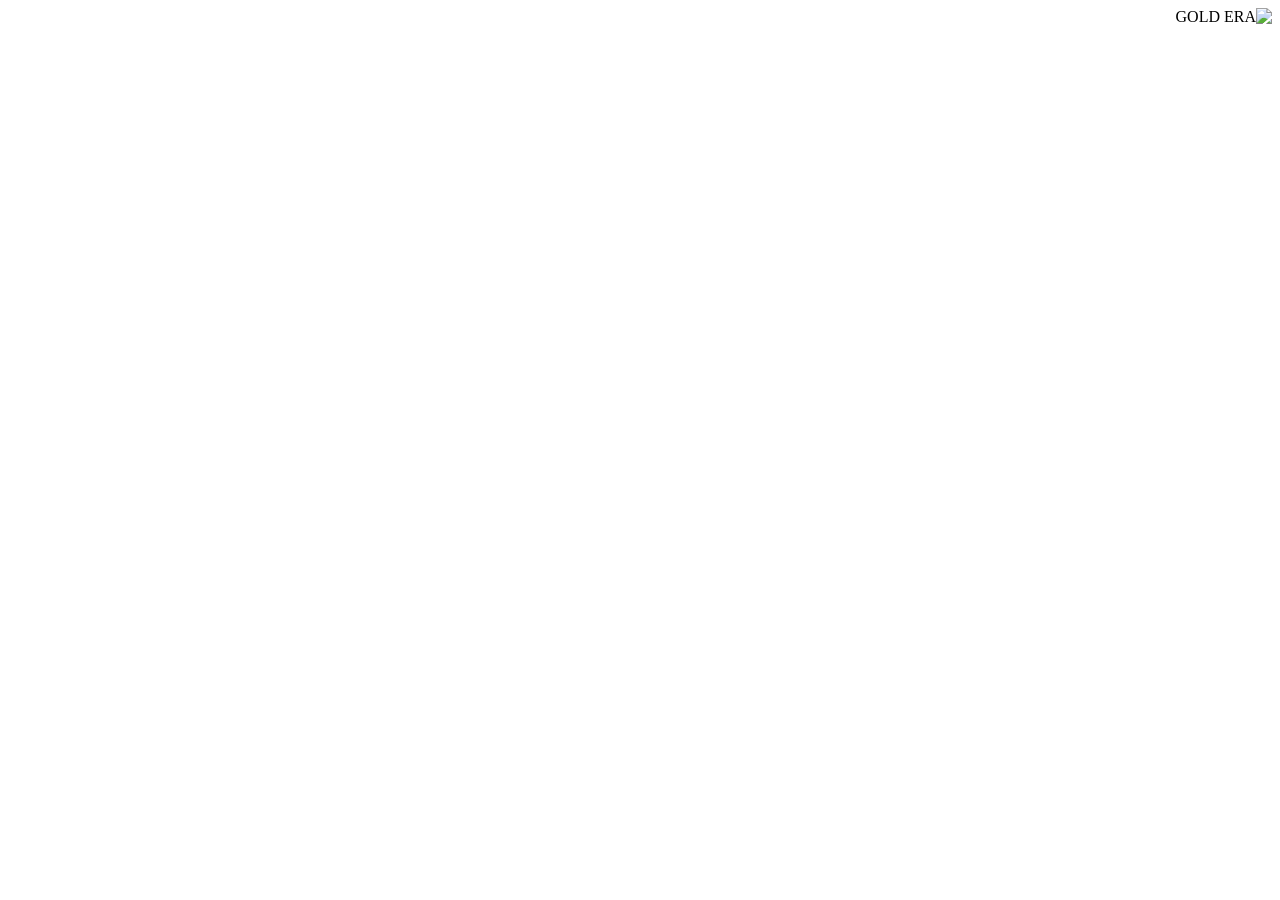
==== commit 71c7671d: "Add files via upload" ====
--- a/index.html
+++ b/index.html
@@ -1,2183 +1,39 @@
-
-<link rel="icon" type="image/svg+xml" href="data:image/svg+xml,<svg xmlns='http://www.w3.org/2000/svg' viewBox='0 0 100 100'><rect width='100' height='100' rx='18' fill='%23b45309'/><rect x='5' y='5' width='90' height='90' rx='14' fill='%23d97706'/><text y='72' x='50' text-anchor='middle' font-size='62' font-family='Georgia,serif' font-weight='bold' fill='%23fff'>G</text></svg>"><!DOCTYPE html>
+<!doctype html>
 <html lang="ar" dir="rtl">
 <head>
-<meta charset="UTF-8">
-<meta name="viewport" content="width=device-width, initial-scale=1.0">
-<title>منظومة GOLD ERA — إدارة الحضور والرواتب</title>
-<script src="https://cdnjs.cloudflare.com/ajax/libs/xlsx/0.18.5/xlsx.full.min.js"></script>
-<style>
-:root {
-  --primary: #0b1329;
-  --primary-light: #1e293b;
-  --gold: #d97706;
-  --gold-dark: #b45309;
-  --gold-light: #fef3c7;
-  --accent: #2563eb;
-  --success: #16a34a;
-  --danger: #dc2626;
-  --bg: #f8fafc;
-  --card-bg: #ffffff;
-  --text-dark: #0f172a;
-  --text-muted: #64748b;
-  --border: #e2e8f0;
-}
-* { box-sizing: border-box; margin: 0; padding: 0; font-family: 'Segoe UI', Tahoma, Geneva, Verdana, sans-serif; }
-body { background: var(--bg); color: var(--text-dark); padding-bottom: 50px; }
-
-#loginScreen {
-  min-height: 100vh;
-  display: flex;
-  align-items: center;
-  justify-content: center;
-  background: linear-gradient(135deg, #0b1329 0%, #1e293b 50%, #0f172a 100%);
-  padding: 20px;
-}
-.login-card {
-  background: #fff;
-  border-radius: 16px;
-  padding: 35px 28px;
-  max-width: 460px;
-  width: 100%;
-  box-shadow: 0 25px 50px -12px rgba(0,0,0,0.5);
-  text-align: center;
-  border-top: 5px solid var(--gold);
-}
-.login-title { font-size: 1.4rem; font-weight: 800; color: var(--primary); margin-bottom: 4px; }
-.login-sub { font-size: 0.85rem; color: var(--text-muted); margin-bottom: 22px; }
-.auth-switch-tabs { display: flex; background: #f1f5f9; padding: 4px; border-radius: 8px; margin-bottom: 18px; gap: 4px; }
-.auth-tab-btn { flex: 1; padding: 8px; border: none; background: transparent; font-weight: 700; font-size: 0.85rem; color: #64748b; border-radius: 6px; cursor: pointer; }
-.auth-tab-btn.active { background: #fff; color: var(--primary); box-shadow: 0 2px 5px rgba(0,0,0,0.08); }
-
-header {
-  background: linear-gradient(135deg, #0b1329 0%, #1e293b 100%);
-  color: #fff;
-  padding: 1rem 2rem;
-  display: flex;
-  justify-content: space-between;
-  align-items: center;
-  box-shadow: 0 4px 15px rgba(0,0,0,0.15);
-  border-bottom: 4px solid var(--gold);
-  flex-wrap: wrap;
-  gap: 15px;
-}
-.brand { display: flex; align-items: center; gap: 14px; }
-.brand h1 { font-size: 1.3rem; font-weight: 700; }
-.brand p { font-size: 0.8rem; color: #94a3b8; }
-.header-user-badge { display: flex; align-items: center; gap: 12px; background: rgba(255,255,255,0.08); padding: 6px 14px; border-radius: 30px; border: 1px solid rgba(255,255,255,0.15); }
-.user-avatar { width: 32px; height: 32px; background: var(--gold); color: #fff; border-radius: 50%; display: flex; align-items: center; justify-content: center; font-weight: bold; font-size: 0.85rem; }
-.sync-indicator { display: inline-flex; align-items: center; gap: 6px; font-size: 0.8rem; padding: 4px 10px; border-radius: 20px; background: #064e3b; color: #6ee7b7; font-weight: 600; }
-.sync-pulse { width: 8px; height: 8px; border-radius: 50%; background: #10b981; animation: pulse 1.5s infinite; }
-@keyframes pulse { 0%,100% { transform: scale(0.95); opacity: 0.7; } 50% { transform: scale(1.3); opacity: 1; } }
-.nav-tabs { display: flex; gap: 8px; flex-wrap: wrap; }
-.tab-btn { background: rgba(255,255,255,0.08); color: #fff; border: 1px solid rgba(255,255,255,0.15); padding: 9px 16px; border-radius: 6px; cursor: pointer; font-size: 0.9rem; font-weight: 600; transition: all 0.2s; }
-.tab-btn:hover, .tab-btn.active { background: var(--gold); border-color: var(--gold); color: #fff; }
-
-.container { max-width: 1400px; margin: 25px auto; padding: 0 20px; }
-.card { background: var(--card-bg); border-radius: 12px; box-shadow: 0 4px 12px rgba(0,0,0,0.05); border: 1px solid var(--border); padding: 22px; margin-bottom: 22px; }
-.card-header { display: flex; justify-content: space-between; align-items: center; border-bottom: 2px solid var(--border); padding-bottom: 12px; margin-bottom: 18px; flex-wrap: wrap; gap: 10px; }
-.card-header h2 { font-size: 1.18rem; color: var(--primary); display: flex; align-items: center; gap: 8px; }
-
-.search-grid { display: grid; grid-template-columns: repeat(auto-fit, minmax(210px, 1fr)); gap: 14px; background: var(--gold-light); padding: 16px; border-radius: 10px; border: 1px solid #fde68a; align-items: center; }
-.form-group label { display: block; font-size: 0.84rem; font-weight: 700; color: var(--gold-dark); margin-bottom: 5px; text-align: right; }
-.form-control { width: 100%; padding: 10px 12px; border-radius: 6px; border: 1px solid #cbd5e1; font-size: 0.95rem; background: #fff; outline: none; }
-.form-control:focus { border-color: var(--gold); box-shadow: 0 0 0 3px rgba(217,119,6,0.2); }
-
-.policy-banner { background: #eff6ff; border: 1px solid #bfdbfe; color: #1e40af; padding: 10px 16px; border-radius: 8px; font-size: 0.88rem; margin-bottom: 18px; display: flex; align-items: center; gap: 10px; font-weight: 600; }
-.kpi-grid { display: grid; grid-template-columns: repeat(auto-fit, minmax(180px, 1fr)); gap: 12px; margin: 18px 0; }
-.kpi-card { background: #fff; border-radius: 10px; padding: 14px; border: 1px solid var(--border); box-shadow: 0 2px 6px rgba(0,0,0,0.03); text-align: center; border-top: 4px solid var(--accent); }
-.kpi-card.success { border-top-color: var(--success); }
-.kpi-card.danger { border-top-color: var(--danger); }
-.kpi-card.gold { border-top-color: var(--gold); }
-.kpi-title { font-size: 0.8rem; color: var(--text-muted); font-weight: 600; margin-bottom: 6px; }
-.kpi-val { font-size: 1.3rem; font-weight: 800; color: var(--primary); }
-.kpi-sub { font-size: 0.75rem; color: #64748b; margin-top: 4px; }
-
-.table-responsive { overflow-x: auto; }
-table { width: 100%; border-collapse: collapse; text-align: center; }
-th { background: var(--primary-light); color: #fff; padding: 11px 10px; font-size: 0.88rem; font-weight: 600; }
-td { padding: 10px; border-bottom: 1px solid var(--border); font-size: 0.87rem; }
-tr:nth-child(even) { background-color: #f8fafc; }
-tr:hover { background-color: #f1f5f9; }
-
-.badge { display: inline-block; padding: 4px 10px; border-radius: 20px; font-size: 0.78rem; font-weight: 700; }
-.badge-present { background: #dcfce7; color: #15803d; }
-.badge-absent { background: #fee2e2; color: #b91c1c; }
-.badge-holiday { background: #e0e7ff; color: #3730a3; }
-.badge-pending { background: #fef3c7; color: #b45309; }
-.badge-role-admin { background: #fee2e2; color: #991b1b; }
-.badge-role-custom { background: #e0e7ff; color: #1e3a8a; }
-
-.btn { background: var(--primary); color: #fff; border: none; padding: 9px 18px; border-radius: 6px; cursor: pointer; font-weight: 600; font-size: 0.9rem; display: inline-flex; align-items: center; justify-content: center; gap: 6px; transition: 0.2s; }
-.btn:hover { opacity: 0.9; }
-.btn-gold { background: var(--gold); }
-.btn-success { background: var(--success); }
-.btn-danger { background: var(--danger); }
-.btn-secondary { background: #64748b; }
-.btn-sm { padding: 5px 10px; font-size: 0.8rem; border-radius: 4px; }
-
-.image-manager-grid { display: grid; grid-template-columns: 1fr 1fr; gap: 20px; }
-.image-preview-box { border: 2px dashed #cbd5e1; border-radius: 10px; padding: 15px; min-height: 380px; display: flex; flex-direction: column; align-items: center; justify-content: center; background: #fafafa; position: relative; }
-.image-preview-box img { max-width: 100%; max-height: 480px; border-radius: 8px; box-shadow: 0 4px 12px rgba(0,0,0,0.1); }
-
-.modal-overlay { position: fixed; top: 0; left: 0; right: 0; bottom: 0; background: rgba(11,19,41,0.65); display: none; align-items: center; justify-content: center; z-index: 999; }
-.modal-box { background: #fff; border-radius: 12px; padding: 25px; width: 90%; max-width: 540px; box-shadow: 0 20px 25px -5px rgba(0,0,0,0.2); max-height: 90vh; overflow-y: auto; }
-.modal-header { display: flex; justify-content: space-between; align-items: center; border-bottom: 2px solid var(--border); padding-bottom: 12px; margin-bottom: 18px; }
-.modal-footer { display: flex; justify-content: flex-end; gap: 10px; margin-top: 20px; border-top: 1px solid var(--border); padding-top: 15px; }
-
-.checkbox-group-grid { display: grid; grid-template-columns: 1fr 1fr; gap: 10px; background: #f8fafc; padding: 12px; border-radius: 8px; border: 1px solid var(--border); text-align: right; }
-.checkbox-item { display: flex; align-items: center; gap: 8px; font-size: 0.88rem; cursor: pointer; }
-
-.sync-box { background: linear-gradient(135deg, #f0fdf4 0%, #dcfce7 100%); border: 1px solid #86efac; padding: 18px; border-radius: 10px; margin-bottom: 20px; display: flex; justify-content: space-between; align-items: center; flex-wrap: wrap; gap: 12px; }
-
-.notification { position: fixed; bottom: 20px; left: 20px; background: var(--primary); color: #fff; padding: 12px 20px; border-radius: 8px; box-shadow: 0 4px 15px rgba(0,0,0,0.2); display: none; z-index: 1000; font-weight: bold; }
-.hidden { display: none !important; }
-
-/* ADV MODAL */
-#advancesModal { display:none; position:fixed; top:0; left:0; width:100%; height:100%; background:rgba(0,0,0,0.5); z-index:9999; justify-content:center; align-items:center; }
-.adv-modal-inner { background:white; border-radius:16px; padding:28px; width:90%; max-width:520px; max-height:85vh; overflow-y:auto; direction:rtl; }
-
-.brand-letter{display:inline-block;opacity:0;transform:translateX(-18px) scale(0.7);animation:letterIn 0.4s cubic-bezier(0.34,1.56,0.64,1) forwards}
-@keyframes letterIn{to{opacity:1;transform:translateX(0) scale(1)}}
-.letter-gold{background:linear-gradient(135deg,#f59e0b,#fbbf24,#d97706,#f59e0b);background-size:200% auto;-webkit-background-clip:text;-webkit-text-fill-color:transparent;background-clip:text}
-</style>
-<script src="https://www.gstatic.com/firebasejs/9.22.0/firebase-app-compat.js"></script>
-<script src="https://www.gstatic.com/firebasejs/9.22.0/firebase-database-compat.js"></script>
-<script>
-const firebaseConfig = {
-  apiKey: "AIzaSyDaJNw4GTCuRxuKoTBMZ9rILISyKb6BHUU",
-  authDomain: "gold-era-2025.firebaseapp.com",
-  databaseURL: "https://gold-era-2025-default-rtdb.firebaseio.com",
-  projectId: "gold-era-2025",
-  storageBucket: "gold-era-2025.firebasestorage.app",
-  messagingSenderId: "256007736428",
-  appId: "1:256007736428:web:ed45b779a21b4aec4f1c49"
-};
-firebase.initializeApp(firebaseConfig);
-const fbdb = firebase.database();
-const FB_KEY = 'gold_era_factory';
-
-function saveToFirebase() {
-  fbdb.ref(FB_KEY).set({
-    employees:  EMPLOYEES_DATA,
-    attendance: attendanceLogs,
-    advances:   advances || {}
-  }).then(() => console.log('✅ Firebase saved'))
-    .catch(e => console.error('Firebase error:', e));
-}
-
-function startRealtimeSync() {
-  fbdb.ref(FB_KEY).on('value', snap => {
-    const data = snap.val();
-    if (!data || !data.employees || data.employees.length === 0) return;
-    // تحديث فقط إذا البيانات مختلفة
-    if (JSON.stringify(data.employees) === JSON.stringify(EMPLOYEES_DATA)) return;
-    EMPLOYEES_DATA.length = 0;
-    EMPLOYEES_DATA.push(...data.employees);
-    if (data.attendance) Object.assign(attendanceLogs, data.attendance);
-    if (data.advances)   Object.assign(advancesData, data.advances);
-    if (!document.getElementById('mainApp').classList.contains('hidden')) {
-      populateEmpSelect();
-      renderPayrollTable();
-      renderManageTable();
-    }
-  });
-}
-</script>
+  <meta charset="utf-8">
+  <meta name="viewport" content="width=device-width,initial-scale=1,viewport-fit=cover">
+  <meta name="theme-color" content="#0c0b09">
+  <title>GOLD ERA ERP</title>
+  <link rel="icon" type="image/png" href="assets/icon-192.png">
+  <link rel="apple-touch-icon" href="assets/icon-192.png">
+  <link rel="manifest" href="manifest.webmanifest">
+  <link rel="preconnect" href="https://fonts.googleapis.com">
+  <link rel="stylesheet" href="https://fonts.googleapis.com/css2?family=IBM+Plex+Sans+Arabic:wght@400;500;600;700&display=swap">
+  <link rel="stylesheet" href="src/styles.css">
 </head>
 <body>
+  <div id="app"><div class="loading"><img alt="GOLD ERA" src="assets/logo.jpg"></div></div>
+  <noscript>هذا النظام يحتاج تفعيل JavaScript في المتصفح.</noscript>
 
-<!-- LOGIN SCREEN -->
-<div id="loginScreen">
-  <div class="login-card">
-    <div style="display:flex;align-items:center;justify-content:center;gap:14px;margin-bottom:14px;">
-      <img src="[data-uri]" style="width:70px;height:130px;object-fit:cover;object-position:center;border-radius:8px;box-shadow:0 6px 20px rgba(217,119,6,0.5);">
-      <img src="[data-uri]" style="width:78px;height:78px;border-radius:50%;object-fit:cover;border:3px solid #d97706;box-shadow:0 0 18px rgba(217,119,6,0.45);">
-    </div>
-    <div id="brandTextAnim" style="font-size:1.5rem;font-weight:900;letter-spacing:0.18em;direction:ltr;display:flex;justify-content:center;min-height:2rem;margin-bottom:4px;"></div>
-    <div id="factoryAnim" style="font-size:0.6rem;font-weight:800;letter-spacing:0.5em;color:#b45309;direction:ltr;display:flex;justify-content:center;margin-bottom:14px;"></div>
-    <h2 class="login-title">مصنع جولد إيرا — GOLD ERA</h2>
-    <p class="login-sub">منظومة الحضور والرواتب — الدخول بالحساب المصرح به</p>
-
-    <div class="auth-switch-tabs">
-      <button class="auth-tab-btn" id="btnAuthGmail" onclick="setAuthMethod('gmail')">📧 الدخول بـ Gmail</button>
-      <button class="auth-tab-btn active" id="btnAuthAdmin" onclick="setAuthMethod('admin')">👑 دخول المدير العام</button>
-    </div>
-
-    <div id="gmailLoginForm" class="hidden">
-      <div class="form-group" style="margin-bottom:15px;">
-        <label>البريد الإلكتروني:</label>
-        <input type="email" id="loginGmailInput" class="form-control" placeholder="name@gmail.com">
-      </div>
-      <div class="form-group" style="margin-bottom:20px;">
-        <label>كلمة المرور:</label>
-        <input type="password" id="loginGmailPass" class="form-control" placeholder="••••••••">
-      </div>
-      <button class="btn btn-gold" style="width:100%;padding:12px;font-size:1rem;" onclick="handleGmailLogin()">تسجيل الدخول بالـ Gmail</button>
-    </div>
-
-    <div id="adminLoginForm">
-      <div class="form-group" style="margin-bottom:15px;">
-        <label>اسم المستخدم:</label>
-        <input type="text" id="adminUserInput" class="form-control" placeholder="اسم المستخدم">
-      </div>
-      <div class="form-group" style="margin-bottom:20px;">
-        <label>كلمة المرور:</label>
-        <input type="password" id="adminPassInput" class="form-control" placeholder="••••••••">
-      </div>
-      <button class="btn btn-gold" style="width:100%;padding:12px;font-size:1rem;" onclick="handleAdminLogin()">دخول المدير العام</button>
-    </div>
-
-    <div style="margin-top:18px;padding-top:14px;border-top:1px solid var(--border);font-size:0.82rem;color:#64748b;text-align:center;">
-      🔒 <strong>منظومة مشفرة وآمنة:</strong> الدخول مقتصر على الحسابات المصرح لها مسبقاً.
-    </div>
-  </div>
-</div>
-
-<!-- MAIN APP -->
-<div id="mainApp" class="hidden">
-  <header>
-    <div class="brand">
-      <img src="[data-uri]" alt="GOLD ERA"
-        style="width:52px;height:52px;border-radius:10px;object-fit:contain;
-               background:linear-gradient(135deg,#1a1a2e,#16213e);
-               padding:4px;
-               box-shadow:0 2px 12px rgba(217,119,6,0.4);">
-      <div>
-        <div id="innerBrandAnim" style="font-size:1.4rem;font-weight:900;letter-spacing:0.16em;direction:ltr;display:flex;align-items:center;min-height:1.7rem;"></div>
-        <div id="innerFactoryAnim" style="font-size:0.65rem;font-weight:800;letter-spacing:0.45em;color:rgba(217,119,6,0.8);direction:ltr;display:flex;align-items:center;"></div>
-      </div>
-    </div>
-
-    <div style="display:flex;align-items:center;gap:12px;flex-wrap:wrap;">
-      <div class="sync-indicator">
-        <div class="sync-pulse"></div>
-        <span>متزامن</span>
-      </div>
-      <div class="header-user-badge">
-        <div class="user-avatar" id="currentAvatar">م</div>
-        <div>
-          <div style="font-weight:bold;font-size:0.88rem;" id="currentUserNameDisplay">مينا</div>
-          <div style="font-size:0.75rem;color:#cbd5e1;" id="currentUserRoleDisplay">المدير العام</div>
-        </div>
-      </div>
-      <button class="btn btn-secondary btn-sm" onclick="handleLogout()">🚪 خروج</button>
-    </div>
-
-    <div class="nav-tabs" id="mainNavTabs" style="width:100%;margin-top:10px;">
-      <button class="tab-btn" id="btn-tab-dashboard" onclick="switchTab('dashboard')">🔍 الاستعلام الفردي</button>
-      <button class="tab-btn" id="btn-tab-payroll" onclick="switchTab('payroll')">📊 مسير الرواتب</button>
-      <button class="tab-btn" id="btn-tab-manage" onclick="switchTab('manage')">👥 إدارة العمال</button>
-      <button class="tab-btn" id="btn-tab-upload-archive" onclick="switchTab('upload-archive')">📷 رفع الكشف</button>
-      <button class="tab-btn" id="btn-tab-history" onclick="switchTab('history')">📁 الأرشيف</button>
-      <button class="tab-btn" id="btn-tab-users" onclick="switchTab('users')">🔐 المستخدمون</button>
-    </div>
-  </header>
-
-  <div class="container">
-
-    <!-- TAB: DASHBOARD -->
-    <div id="tab-dashboard" class="hidden">
-      <div class="card">
-        <div class="card-header">
-          <h2>🔍 الاستعلام عن العامل</h2>
-          <div style="display:flex;gap:10px;">
-            <button class="btn btn-gold admin-only-btn" onclick="openEditCurrentEmp()">✏️ تعديل بيانات العامل</button>
-            <button class="btn btn-secondary" onclick="window.print()">🖨️ طباعة</button>
-          </div>
-        </div>
-        <div class="policy-banner">⚡ <strong>قاعدة الحساب:</strong> ساعة تأخير = خصم ساعتين | ساعة إضافي = استحقاق ساعتين</div>
-        <div class="search-grid">
-          <div class="form-group">
-            <label>اختر العامل:</label>
-            <select id="empSelect" class="form-control" onchange="loadEmployeeData()"></select>
-          </div>
-          <div class="form-group">
-            <label>كود العامل:</label>
-            <input type="text" id="empCodeDisp" class="form-control" readonly style="font-weight:bold;color:var(--gold-dark);">
-          </div>
-          <div class="form-group">
-            <label>القسم والوردية:</label>
-            <input type="text" id="empShiftDisp" class="form-control" readonly>
-          </div>
-          <div class="form-group">
-            <label>الراتب الأسبوعي:</label>
-            <input type="text" id="empSalaryDisp" class="form-control" readonly style="font-weight:bold;">
-          </div>
-          <div class="form-group">
-            <label>سعر الساعة:</label>
-            <input type="text" id="empHourlyDisp" class="form-control" readonly>
-          </div>
-        </div>
-        <div class="kpi-grid">
-          <div class="kpi-card"><div class="kpi-title">ساعات العمل الفعلية</div><div class="kpi-val" id="kpiWorkHours">0 س</div></div>
-          <div class="kpi-card danger"><div class="kpi-title">ساعات التأخير</div><div class="kpi-val" id="kpiLateHours" style="color:var(--danger);">0 س</div><div class="kpi-sub" id="kpiLatePenalty">خصم: 0 ج.م</div></div>
-          <div class="kpi-card success"><div class="kpi-title">ساعات الإضافي</div><div class="kpi-val" id="kpiOvertimeHours" style="color:var(--success);">0 س</div><div class="kpi-sub" id="kpiOtBonus">+0 ج.م</div></div>
-          <div class="kpi-card"><div class="kpi-title">أيام الغياب</div><div class="kpi-val" id="kpiAbsenceDays">0 يوم</div><div class="kpi-sub" id="kpiAbsDeduction">خصم: 0 ج.م</div></div>
-          <div class="kpi-card gold"><div class="kpi-title">صافي الراتب</div><div class="kpi-val" id="kpiNetPay" style="color:var(--gold-dark);">0 ج.م</div></div>
-        </div>
-        <div class="table-responsive">
-          <table>
-            <thead><tr><th>اليوم</th><th>الحضور</th><th>الانصراف</th><th>الحالة</th><th>ساعات العمل</th><th>الساعات المقررة</th><th>التأخير (×2 خصم)</th><th>الإضافي (×2 استحقاق)</th><th>ملاحظات</th></tr></thead>
-            <tbody id="attendanceTbody"></tbody>
-          </table>
-        </div>
-      </div>
-    </div>
-
-    <!-- TAB: PAYROLL -->
-    <div id="tab-payroll" class="hidden">
-      <div class="card">
-        <div class="card-header">
-          <h2>📊 كشف مسير الرواتب الأسبوعي</h2>
-          <div style="display:flex;gap:10px;">
-            <input type="text" id="payrollSearch" placeholder="بحث باسم أو كود..." class="form-control" style="width:250px;" oninput="filterPayrollTable()">
-            <button class="btn btn-gold" onclick="exportToCSV()">📥 تصدير Excel</button>
-          </div>
-        </div>
-        <div class="policy-banner">ℹ️ خصم التأخير (ساعتين لكل ساعة) | استحقاق الإضافي (ساعتين لكل ساعة)</div>
-        <div class="table-responsive">
-          <table id="payrollMasterTable">
-            <thead><tr>
-              <th>كود</th><th>الاسم</th><th>القسم</th><th>الراتب</th><th>سعر الساعة</th>
-              <th>غياب</th><th>تأخير (فعلي)</th><th>إضافي (فعلي)</th>
-              <th>خصم التأخير+غياب</th><th>مستحق إضافي</th>
-              <th style="color:#dc2626;">💰 سلف</th><th>صافي الراتب</th>
-            </tr></thead>
-            <tbody id="payrollTbody"></tbody>
-          </table>
-        </div>
-      </div>
-    </div>
-
-    <!-- TAB: MANAGE -->
-    <div id="tab-manage" class="hidden">
-      <div class="card">
-        <div class="card-header">
-          <h2>⚙️ إعدادات الرواتب</h2>
-        </div>
-        <label style="display:flex;align-items:center;gap:10px;cursor:pointer;font-size:0.95rem;">
-          <input type="checkbox" id="chkDeductAbsence" style="width:18px;height:18px;cursor:pointer;" onchange="onDeductAbsenceChange()">
-          <span>خصم أيام الغياب من صافي الراتب</span>
-        </label>
-      </div>
-      <div class="card">
-        <div class="card-header">
-          <h2>👥 دليل العمال</h2>
-          <button class="btn btn-success admin-only-btn" onclick="openAddEmpModal()">➕ إضافة عامل جديد</button>
-        </div>
-        <div style="margin-bottom:15px;">
-          <input type="text" id="manageSearch" placeholder="بحث في دليل العمال..." class="form-control" style="max-width:300px;" oninput="filterManageTable()">
-        </div>
-        <div class="table-responsive">
-          <table>
-            <thead><tr><th>الكود</th><th>الاسم</th><th>القسم</th><th>الوردية</th><th>الراتب</th><th>سعر الساعة</th><th>إجراءات</th></tr></thead>
-            <tbody id="manageEmpTbody"></tbody>
-          </table>
-        </div>
-      </div>
-    </div>
-
-    <!-- TAB: UPLOAD ARCHIVE -->
-    <div id="tab-upload-archive" class="hidden">
-      <div class="card">
-        <div class="card-header">
-          <h2>📊 استيراد الحضور من إكسيل</h2>
-        </div>
-        <div class="policy-banner">⚡ ارفع ملف الإكسيل وسيتم الحساب التلقائي لساعات العمل والتأخير والإضافي.</div>
-        <div id="excelDropZone" style="border:2px dashed #cbd5e1;border-radius:10px;padding:25px;text-align:center;background:#fafafa;cursor:pointer;">
-          <p style="font-size:0.95rem;margin-bottom:10px;color:#475569;">📂 اسحب ملف الإكسيل هنا أو اضغط للاختيار</p>
-          <input type="file" id="excelFileInput" accept=".xlsx,.xls" class="hidden" onchange="handleExcelFileChange(event)">
-          <button class="btn btn-gold" onclick="document.getElementById('excelFileInput').click()">📁 اختيار ملف إكسيل</button>
-        </div>
-        <div id="excelLog" class="hidden" style="font-size:0.85rem;color:#64748b;max-height:130px;overflow:auto;background:#f8fafc;border-radius:8px;padding:10px;margin-top:12px;"></div>
-        <div id="excelResultsBox" class="hidden" style="margin-top:18px;">
-          <div class="kpi-grid">
-            <div class="kpi-card success"><div class="kpi-title">عمال مطابقون</div><div class="kpi-val" id="excelStMatched">0</div></div>
-            <div class="kpi-card danger"><div class="kpi-title">غير مطابقين</div><div class="kpi-val" id="excelStUnmatched">0</div></div>
-            <div class="kpi-card"><div class="kpi-title">أيام مقروءة</div><div class="kpi-val" id="excelStDays">0</div></div>
-          </div>
-          <div class="table-responsive" style="max-height:380px;">
-            <table>
-              <thead><tr><th>العامل (نوع المطابقة)</th><th>اليوم</th><th>حضور</th><th>انصراف</th><th>ساعات</th><th>تأخير</th><th>إضافي</th><th>الحالة</th></tr></thead>
-              <tbody id="excelPreviewTbody"></tbody>
-            </table>
-          </div>
-          <div style="margin-top:15px;">
-            <button class="btn btn-success" onclick="applyExcelImport()" style="padding:12px 22px;font-size:1rem;">✅ اعتماد وتحديث الحضور</button>
-          </div>
-        </div>
-      </div>
-      <div class="card">
-        <div class="card-header">
-          <h2>📷 رفع صورة كشف الحضور</h2>
-        </div>
-        <div class="image-manager-grid">
-          <div>
-            <h3 style="margin-bottom:12px;font-size:1.05rem;color:var(--primary);">صورة الكشف:</h3>
-            <div class="image-preview-box" id="imgBox">
-              <p id="imgPlaceholder" style="color:#94a3b8;font-size:0.95rem;text-align:center;">📷 اضغط لاختيار صورة كشف الحضور</p>
-              <img id="uploadedImg" class="hidden" src="" alt="كشف الحضور">
-            </div>
-            <div style="margin-top:15px;display:flex;gap:10px;">
-              <input type="file" id="fileInput" accept="image/*" class="hidden" onchange="handleImageUpload(event)">
-              <button class="btn btn-gold" onclick="document.getElementById('fileInput').click()">📁 اختيار صورة</button>
-              <button class="btn btn-secondary" onclick="clearImage()">❌ مسح</button>
-            </div>
-          </div>
-          <div>
-            <h3 style="margin-bottom:12px;font-size:1.05rem;color:var(--primary);">الأرشفة:</h3>
-            <div style="background:#f1f5f9;padding:20px;border-radius:10px;border:1px solid var(--border);">
-              <div class="form-group" style="margin-bottom:15px;">
-                <label>اسم الأسبوع:</label>
-                <input type="text" id="archiveWeekTitle" value="أسبوع سبتمبر 2026" class="form-control">
-              </div>
-              <div style="display:flex;flex-direction:column;gap:12px;margin-top:15px;">
-                <button class="btn btn-success" onclick="archiveCurrentWeek()" style="padding:12px;">📁 أرشفة الأسبوع الحالي</button>
-                <button class="btn btn-danger admin-only-btn" onclick="resetWeekAttendance()" style="padding:12px;">🔄 تصفير للأسبوع الجديد</button>
-              </div>
-            </div>
-          </div>
-        </div>
-      </div>
-    </div>
-
-    <!-- TAB: HISTORY -->
-    <div id="tab-history" class="hidden">
-      <div class="card">
-        <div class="card-header">
-          <h2>📁 سجل الأرشيف التاريخي</h2>
-          <button class="btn btn-danger admin-only-btn" onclick="clearArchiveHistory()">🗑️ مسح الأرشيف</button>
-        </div>
-        <div class="table-responsive">
-          <table>
-            <thead><tr><th>الأسبوع</th><th>تاريخ الأرشفة</th><th>الكود</th><th>الاسم</th><th>القسم</th><th>الراتب</th><th>غياب</th><th>تأخير</th><th>إضافي</th><th>صافي</th><th>الحالة</th></tr></thead>
-            <tbody id="historyTbody"></tbody>
-          </table>
-        </div>
-      </div>
-    </div>
-
-    <!-- TAB: USERS -->
-    <div id="tab-users" class="hidden">
-      <div class="card">
-        <div class="card-header">
-          <h2>🔐 إدارة مستخدمي Gmail والصلاحيات</h2>
-          <button class="btn btn-gold" onclick="openAddUserModal()">➕ إضافة مستخدم Gmail</button>
-        </div>
-        <div class="sync-box">
-          <div>
-            <strong style="color:#166534;font-size:1.05rem;display:block;margin-bottom:4px;">📡 تزامن لحظي بين كل الأجهزة</strong>
-            <span style="font-size:0.85rem;color:#1e3a8a;">كل تعديل يُحفظ فوراً.</span>
-          </div>
-          <div style="display:flex;gap:8px;">
-            <button class="btn btn-success" onclick="exportSystemBackup()">💾 نسخة احتياطية</button>
-            <input type="file" id="backupFileInput" accept=".json" class="hidden" onchange="importSystemBackup(event)">
-            <button class="btn btn-secondary" onclick="document.getElementById('backupFileInput').click()">📥 استيراد نسخة</button>
-          </div>
-        </div>
-        <div class="table-responsive">
-          <table>
-            <thead><tr><th>Gmail</th><th>الاسم</th><th>الصفحات المصرح بها</th><th>الصلاحية</th><th>الحالة</th><th>إجراءات</th></tr></thead>
-            <tbody id="usersTbody"></tbody>
-          </table>
-        </div>
-      </div>
-    </div>
-
-  </div><!-- /container -->
-</div><!-- /mainApp -->
-
-<!-- MODAL: ADD/EDIT EMPLOYEE -->
-<div id="empModal" class="modal-overlay">
-  <div class="modal-box">
-    <div class="modal-header">
-      <h3 id="modalEmpTitle" style="color:var(--primary);">إضافة عامل جديد</h3>
-      <button style="background:none;border:none;font-size:1.3rem;cursor:pointer;" onclick="closeEmpModal()">✕</button>
-    </div>
-    <div>
-      <input type="hidden" id="modalEmpOriginalName">
-      <div class="form-group" style="margin-bottom:12px;">
-        <label>كود العامل:</label>
-        <input type="text" id="modalEmpCode" class="form-control" placeholder="مثال: EMP-150">
-      </div>
-      <div class="form-group" style="margin-bottom:12px;">
-        <label>اسم العامل:</label>
-        <input type="text" id="modalEmpName" class="form-control" placeholder="الاسم الكامل">
-      </div>
-      <div class="form-group" style="margin-bottom:12px;">
-        <label>القسم:</label>
-        <select id="modalEmpCategory" class="form-control">
-          <option value="شباب">شباب (08:00 ص - 08:00 م | 12 ساعة)</option>
-          <option value="بنات">بنات (09:00 ص - 07:00 م | 10 ساعات)</option>
-        </select>
-      </div>
-      <div class="form-group" style="margin-bottom:12px;">
-        <label>الراتب الأسبوعي (ج.م):</label>
-        <input type="number" id="modalEmpSalary" class="form-control" placeholder="مثال: 3500" min="1">
-      </div>
-    </div>
-    <div class="modal-footer">
-      <button class="btn btn-secondary" onclick="closeEmpModal()">إلغاء</button>
-      <button class="btn btn-success" onclick="saveEmpModal()">💾 حفظ البيانات</button>
-    </div>
-  </div>
-</div>
-
-<!-- MODAL: ADD USER -->
-<div id="userModal" class="modal-overlay">
-  <div class="modal-box">
-    <div class="modal-header">
-      <h3 style="color:var(--primary);">إضافة مستخدم Gmail</h3>
-      <button style="background:none;border:none;font-size:1.3rem;cursor:pointer;" onclick="closeUserModal()">✕</button>
-    </div>
-    <div>
-      <div class="form-group" style="margin-bottom:12px;">
-        <label>بريد Gmail:</label>
-        <input type="email" id="modalUserEmail" class="form-control" placeholder="user@gmail.com">
-      </div>
-      <div class="form-group" style="margin-bottom:12px;">
-        <label>اسم الشخص:</label>
-        <input type="text" id="modalUserFullName" class="form-control" placeholder="الاسم">
-      </div>
-      <div class="form-group" style="margin-bottom:12px;">
-        <label>كلمة المرور:</label>
-        <input type="password" id="modalUserPass" class="form-control" placeholder="••••••••">
-      </div>
-      <div class="form-group" style="margin-bottom:14px;">
-        <label>الصفحات المصرح بها:</label>
-        <div class="checkbox-group-grid">
-          <label class="checkbox-item"><input type="checkbox" id="chk_dashboard" value="dashboard" checked><span>🔍 الاستعلام</span></label>
-          <label class="checkbox-item"><input type="checkbox" id="chk_payroll" value="payroll"><span>📊 الرواتب</span></label>
-          <label class="checkbox-item"><input type="checkbox" id="chk_upload" value="upload-archive"><span>📷 رفع الكشف</span></label>
-          <label class="checkbox-item"><input type="checkbox" id="chk_history" value="history"><span>📁 الأرشيف</span></label>
-          <label class="checkbox-item"><input type="checkbox" id="chk_manage" value="manage"><span>👥 إدارة العمال</span></label>
-          <label class="checkbox-item"><input type="checkbox" id="chk_users" value="users"><span>🔐 المستخدمون</span></label>
-        </div>
-      </div>
-    </div>
-    <div class="modal-footer">
-      <button class="btn btn-secondary" onclick="closeUserModal()">إلغاء</button>
-      <button class="btn btn-success" onclick="saveUserModal()">💾 حفظ المستخدم</button>
-    </div>
-  </div>
-</div>
-
-<!-- MODAL: ADVANCES -->
-<div id="advancesModal">
-  <div class="adv-modal-inner">
-    <div style="display:flex;justify-content:space-between;align-items:center;margin-bottom:20px;">
-      <h3 style="margin:0;color:#0f172a;">💰 سجل السلف - <span id="advModalEmpName"></span></h3>
-      <button onclick="closeAdvancesModal()" style="background:none;border:none;font-size:22px;cursor:pointer;">✕</button>
-    </div>
-    <div style="background:#fef2f2;border:1px solid #fecaca;border-radius:10px;padding:14px;margin-bottom:20px;text-align:center;">
-      <div style="color:#dc2626;font-size:13px;font-weight:600;">إجمالي السلف المتبقية</div>
-      <div id="advTotalRemaining" style="color:#dc2626;font-size:24px;font-weight:800;">0 ج.م</div>
-    </div>
-    <div style="background:#f0fdf4;border:1px solid #bbf7d0;border-radius:10px;padding:16px;margin-bottom:20px;">
-      <div style="font-weight:700;color:#15803d;margin-bottom:12px;">➕ تسجيل سلفة جديدة</div>
-      <div style="display:flex;gap:10px;margin-bottom:10px;">
-        <div style="flex:1;">
-          <label style="font-size:12px;color:#64748b;display:block;margin-bottom:4px;">المبلغ (ج.م)</label>
-          <input type="number" id="advAmount" placeholder="0" style="width:100%;padding:8px;border:1px solid #d1d5db;border-radius:8px;font-size:14px;box-sizing:border-box;">
-        </div>
-        <div style="flex:2;">
-          <label style="font-size:12px;color:#64748b;display:block;margin-bottom:4px;">ملاحظة</label>
-          <input type="text" id="advNote" placeholder="سبب السلفة..." style="width:100%;padding:8px;border:1px solid #d1d5db;border-radius:8px;font-size:14px;box-sizing:border-box;">
-        </div>
-      </div>
-      <button onclick="addAdvance()" style="width:100%;background:#15803d;color:white;border:none;border-radius:8px;padding:10px;font-size:15px;font-weight:700;cursor:pointer;">✅ تسجيل السلفة</button>
-    </div>
-    <div style="font-weight:700;color:#0f172a;margin-bottom:10px;">📋 السلف السابقة</div>
-    <div id="advancesList"></div>
-  </div>
-</div>
-
-<div id="toast" class="notification"></div>
-
-<script>
-// =============================================
-// ===== قاعدة بيانات العمال الأساسية =====
-// =============================================
-const INITIAL_EMPLOYEES = [
-  {code:"EMP-101",name:"يونان صلاح",category:"شباب",salary:6500},
-  {code:"EMP-102",name:"مينا يوسف لبيب",category:"شباب",salary:6000},
-  {code:"EMP-103",name:"بيشوي عيد",category:"شباب",salary:4000},
-  {code:"EMP-104",name:"مينا يوسف تايسون",category:"شباب",salary:4000},
-  {code:"EMP-105",name:"انطونيوس سمعان",category:"شباب",salary:2250},
-  {code:"EMP-106",name:"فايدي ادواك",category:"شباب",salary:2500},
-  {code:"EMP-107",name:"عبدالله احمد",category:"شباب",salary:3500},
-  {code:"EMP-108",name:"محمد محمود لطفي",category:"شباب",salary:2500},
-  {code:"EMP-109",name:"بيشوى حليم",category:"شباب",salary:2000},
-  {code:"EMP-110",name:"بيتر ثابت",category:"شباب",salary:2500},
-  {code:"EMP-111",name:"عبد السلام محمود",category:"شباب",salary:1750},
-  {code:"EMP-112",name:"سامى ابراهيم",category:"شباب",salary:2150},
-  {code:"EMP-113",name:"مينا عماد",category:"شباب",salary:6000},
-  {code:"EMP-114",name:"حلمى محمد",category:"شباب",salary:1000},
-  {code:"EMP-115",name:"حلمى ماهر",category:"شباب",salary:2500},
-  {code:"EMP-116",name:"ابانوب خيرى",category:"شباب",salary:1800},
-  {code:"EMP-117",name:"احمد جمال",category:"شباب",salary:2500},
-  {code:"EMP-118",name:"طارق رشدى",category:"شباب",salary:3150},
-  {code:"EMP-119",name:"جون فكرى",category:"شباب",salary:2000},
-  {code:"EMP-120",name:"ستيفين مينا",category:"شباب",salary:800},
-  {code:"EMP-121",name:"مصطفى حلمى",category:"شباب",salary:4500},
-  {code:"EMP-122",name:"عزيز سعد",category:"شباب",salary:5000},
-  {code:"EMP-123",name:"ماريا امير جرجس",category:"بنات",salary:2350},
-  {code:"EMP-124",name:"ناردين امير جرجس",category:"بنات",salary:2350},
-  {code:"EMP-125",name:"مايفن اشرف",category:"بنات",salary:2000},
-  {code:"EMP-126",name:"مريم جورج",category:"بنات",salary:2000},
-  {code:"EMP-127",name:"مريم اسحاق",category:"بنات",salary:1750},
-  {code:"EMP-128",name:"دينا",category:"بنات",salary:2000},
-  {code:"EMP-129",name:"ايمى رضا",category:"بنات",salary:1750},
-  {code:"EMP-130",name:"مارثا اشرف",category:"بنات",salary:1750},
-  {code:"EMP-131",name:"دميانه ميخائيل",category:"بنات",salary:1750},
-  {code:"EMP-132",name:"باسندي ميخائيل",category:"بنات",salary:1750},
-  {code:"EMP-133",name:"مارينا طلعت",category:"بنات",salary:1750},
-  {code:"EMP-134",name:"جومانه يوسف",category:"بنات",salary:2000},
-  {code:"EMP-135",name:"كارولين سمعان",category:"بنات",salary:1750},
-  {code:"EMP-136",name:"جرجس ابراهيم",category:"شباب",salary:6250},
-  {code:"EMP-137",name:"اكرم فكرى",category:"شباب",salary:3750},
-  {code:"EMP-138",name:"احمد رامى",category:"شباب",salary:1750},
-  {code:"EMP-139",name:"رامى ابراهيم",category:"شباب",salary:4500},
-  {code:"EMP-140",name:"عصام الروبى",category:"شباب",salary:3000},
-  {code:"EMP-141",name:"عماد",category:"شباب",salary:7000},
-  {code:"EMP-142",name:"رياض سمير",category:"شباب",salary:3750},
-  {code:"EMP-143",name:"مينا عادل",category:"شباب",salary:2350},
-  {code:"EMP-144",name:"اندرو نادى",category:"شباب",salary:5000},
-  {code:"EMP-145",name:"ايمن بركات",category:"شباب",salary:3250},
-  {code:"EMP-146",name:"شيخ حسين",category:"شباب",salary:4500},
-  {code:"EMP-147",name:"بافلى يوسف",category:"شباب",salary:2000}
-];
-
-const DAYS = ['الاحد','الاثنين','الثلاثاء','الاربعاء','الخميس','الجمعة','السبت'];
-
-// =============================================
-// ===== الحالة الكاملة للتطبيق =====
-// =============================================
-let EMPLOYEES_DATA = [];
-let attendanceLogs = {};
-let USERS_DATA = [];
-let advancesData = {};
-let APP_SETTINGS = { deductAbsence: true };
-let currentUser = null;
-let EXCEL_PARSED_RESULT = null;
-
-// =============================================
-// ===== تحميل وحفظ البيانات =====
-// =============================================
-function loadFromStorage() {
-  try {
-    const emp = localStorage.getItem('gold_era_employees');
-    EMPLOYEES_DATA = emp ? JSON.parse(emp) : JSON.parse(JSON.stringify(INITIAL_EMPLOYEES));
-    if (!EMPLOYEES_DATA || EMPLOYEES_DATA.length === 0) {
-      EMPLOYEES_DATA = JSON.parse(JSON.stringify(INITIAL_EMPLOYEES));
-    }
-  } catch(e) {
-    EMPLOYEES_DATA = JSON.parse(JSON.stringify(INITIAL_EMPLOYEES));
-  }
-
-  try {
-    const att = localStorage.getItem('gold_era_attendance');
-    attendanceLogs = att ? JSON.parse(att) : {};
-  } catch(e) { attendanceLogs = {}; }
-
-  try {
-    const users = localStorage.getItem('gold_era_users');
-    USERS_DATA = users ? JSON.parse(users) : getDefaultUsers();
-    if (!USERS_DATA || USERS_DATA.length === 0) USERS_DATA = getDefaultUsers();
-  } catch(e) { USERS_DATA = getDefaultUsers(); }
-
-  try {
-    const adv = localStorage.getItem('gold_era_advances');
-    advancesData = adv ? JSON.parse(adv) : {};
-  } catch(e) { advancesData = {}; }
-
-  try {
-    const settings = localStorage.getItem('gold_era_settings');
-    APP_SETTINGS = settings ? JSON.parse(settings) : { deductAbsence: true };
-  } catch(e) { APP_SETTINGS = { deductAbsence: true }; }
-}
-
-function saveToStorage() {
-  try {
-    localStorage.setItem('gold_era_employees', JSON.stringify(EMPLOYEES_DATA));
-    localStorage.setItem('gold_era_attendance', JSON.stringify(attendanceLogs));
-    localStorage.setItem('gold_era_users', JSON.stringify(USERS_DATA));
-    localStorage.setItem('gold_era_advances', JSON.stringify(advancesData));
-    localStorage.setItem('gold_era_settings', JSON.stringify(APP_SETTINGS));
-  } catch(e) {
-    console.error('خطأ في الحفظ:', e);
-    showNotification('⚠️ خطأ في حفظ البيانات محلياً');
-  }
-  // حفظ على Firebase للمزامنة
-  try {
-    fbdb.ref(FB_KEY).set({
-      employees:  EMPLOYEES_DATA,
-      attendance: attendanceLogs,
-      advances:   advancesData || {}
-    });
-  } catch(e) { console.error('Firebase save error:', e); }
-}
-
-function getDefaultUsers() {
-  return [
-    {email:"mina@goldera.com", username:"MINA", name:"مينا (المدير العام)", role:"Admin",
-     password:"M.1997", allowedTabs:["dashboard","payroll","manage","upload-archive","history","users"], status:"نشط"}
-  ];
-}
-
-// =============================================
-// ===== المصادقة / تسجيل الدخول =====
-// =============================================
-function setAuthMethod(method) {
-  document.getElementById('btnAuthGmail').classList.toggle('active', method==='gmail');
-  document.getElementById('btnAuthAdmin').classList.toggle('active', method==='admin');
-  document.getElementById('gmailLoginForm').classList.toggle('hidden', method!=='gmail');
-  document.getElementById('adminLoginForm').classList.toggle('hidden', method!=='admin');
-}
-
-function handleGmailLogin() {
-  const email = document.getElementById('loginGmailInput').value.trim().toLowerCase();
-  const pass = document.getElementById('loginGmailPass').value.trim();
-  if (!email || !pass) { alert('برجاء إدخال البريد وكلمة المرور'); return; }
-
-  const found = USERS_DATA.find(u =>
-    u.email && u.email.toLowerCase() === email &&
-    (u.password === pass || u.pass === pass)
-  );
-  if (found) {
-    currentUser = found;
-    sessionStorage.setItem('gold_era_current_user', JSON.stringify(currentUser));
-    showAppUI();
-    showNotification('أهلاً بك: ' + found.name);
-  } else {
-    alert('البريد الإلكتروني أو كلمة المرور غير صحيحة، أو غير مصرح له بالدخول.');
-  }
-}
-
-function handleAdminLogin() {
-  const u = document.getElementById('adminUserInput').value.trim();
-  const p = document.getElementById('adminPassInput').value.trim();
-
-  if (u === 'MINA' && p === 'M.1997') {
-    currentUser = {
-      email:"mina@goldera.com", username:"MINA", name:"مينا (المدير العام)",
-      role:"Admin", allowedTabs:["dashboard","payroll","manage","upload-archive","history","users"], status:"نشط"
-    };
-    sessionStorage.setItem('gold_era_current_user', JSON.stringify(currentUser));
-    showAppUI();
-    showNotification('مرحباً بك يا أستاذ مينا 👑');
-    return;
-  }
-
-  // بحث في قاعدة المستخدمين
-  const found = USERS_DATA.find(x =>
-    (x.username === u || x.email === u) &&
-    (x.password === p || x.pass === p)
-  );
-  if (found) {
-    currentUser = found;
-    sessionStorage.setItem('gold_era_current_user', JSON.stringify(currentUser));
-    showAppUI();
-    showNotification('أهلاً بك: ' + found.name);
-  } else {
-    alert('اسم المستخدم أو كلمة المرور غير صحيحة!');
-  }
-}
-
-function handleLogout() {
-  sessionStorage.removeItem('gold_era_current_user');
-  currentUser = null;
-  document.getElementById('mainApp').classList.add('hidden');
-  document.getElementById('loginScreen').classList.remove('hidden');
-  document.getElementById('adminUserInput').value = '';
-  document.getElementById('adminPassInput').value = '';
-  document.getElementById('loginGmailInput').value = '';
-  document.getElementById('loginGmailPass').value = '';
-}
-
-function showAppUI() {
-  document.getElementById('loginScreen').classList.add('hidden');
-  document.getElementById('mainApp').classList.remove('hidden');
-  document.getElementById('currentUserNameDisplay').textContent = currentUser.name;
-  document.getElementById('currentUserRoleDisplay').textContent =
-    currentUser.role === 'Admin' ? 'المدير العام (كامل الصلاحيات)' : 'مستخدم مصرح';
-  document.getElementById('currentAvatar').textContent = currentUser.name.charAt(0);
-  applyPermissions();
-
-  // تحميل من Firebase
-  fbdb.ref(FB_KEY).once('value').then(snap => {
-    const data = snap.val();
-    if (data && data.employees && data.employees.length > 0) {
-      EMPLOYEES_DATA.length = 0;
-      EMPLOYEES_DATA.push(...data.employees);
-      if (data.attendance) Object.assign(attendanceLogs, data.attendance);
-      if (data.advances)   Object.assign(advancesData, data.advances);
-      localStorage.setItem('gold_era_employees', JSON.stringify(EMPLOYEES_DATA));
-      localStorage.setItem('gold_era_attendance', JSON.stringify(attendanceLogs));
-      localStorage.setItem('gold_era_advances', JSON.stringify(advancesData));
-      showNotification('🔄 تم تحميل ' + EMPLOYEES_DATA.length + ' عامل من السحابة');
-    } else {
-      fbdb.ref(FB_KEY).set({
-        employees:  EMPLOYEES_DATA,
-        attendance: attendanceLogs,
-        advances:   advancesData || {}
-      });
-      showNotification('☁️ تم رفع بياناتك على السحابة');
-    }
-    initApp();
-    startRealtimeSync();
-  }).catch(e => {
-    console.error('Firebase error:', e);
-    showNotification('⚠️ تعذر الاتصال بالسحابة — البيانات المحلية فقط');
-    initApp();
-  });
-}
-
-function applyPermissions() {
-  const isAdmin = currentUser.role === 'Admin' || currentUser.username === 'MINA';
-  const allowed = currentUser.allowedTabs || ['dashboard'];
-  const allTabs = ['dashboard','payroll','manage','upload-archive','history','users'];
-  let firstTab = null;
-
-  allTabs.forEach(t => {
-    const btn = document.getElementById('btn-tab-' + t);
-    if (!btn) return;
-    if (isAdmin || allowed.includes(t)) {
-      btn.classList.remove('hidden');
-      if (!firstTab) firstTab = t;
-    } else {
-      btn.classList.add('hidden');
-    }
-  });
-
-  document.querySelectorAll('.admin-only-btn').forEach(b => {
-    b.classList.toggle('hidden', !isAdmin);
-  });
-
-  switchTab(firstTab || 'dashboard');
-}
-
-// =============================================
-// ===== التنقل بين التبويبات =====
-// =============================================
-function switchTab(tabId) {
-  const all = ['dashboard','payroll','manage','upload-archive','history','users'];
-  all.forEach(t => {
-    const el = document.getElementById('tab-' + t);
-    const btn = document.getElementById('btn-tab-' + t);
-    if (el) el.classList.toggle('hidden', t !== tabId);
-    if (btn) btn.classList.toggle('active', t === tabId);
-  });
-  if (tabId === 'payroll') renderPayrollTable();
-  if (tabId === 'manage') renderManageTable();
-  if (tabId === 'history') renderArchiveHistory();
-  if (tabId === 'users') renderUsersTable();
-  if (tabId === 'dashboard') loadEmployeeData();
-}
-
-// =============================================
-// ===== تهيئة التطبيق =====
-// =============================================
-function initApp() {
-  const chkAbs = document.getElementById('chkDeductAbsence');
-  if (chkAbs) chkAbs.checked = APP_SETTINGS.deductAbsence;
-
-  populateEmpSelect();
-  loadEmployeeData();
-  initExcelDropZone();
-}
-
-function onDeductAbsenceChange() {
-  APP_SETTINGS.deductAbsence = document.getElementById('chkDeductAbsence').checked;
-  saveToStorage();
-  renderPayrollTable();
-  loadEmployeeData();
-  showNotification(APP_SETTINGS.deductAbsence ? 'تم تفعيل خصم الغياب' : 'تم إيقاف خصم الغياب');
-}
-
-// =============================================
-// ===== قائمة العمال (select) =====
-// =============================================
-function populateEmpSelect(keepSelected) {
-  const sel = document.getElementById('empSelect');
-  const prev = keepSelected || sel.value;
-  sel.innerHTML = '';
-  EMPLOYEES_DATA.forEach(emp => {
-    const opt = document.createElement('option');
-    opt.value = emp.name;
-    opt.textContent = emp.name + ' (' + emp.category + ')';
-    sel.appendChild(opt);
-  });
-  if (prev && EMPLOYEES_DATA.some(e => e.name === prev)) {
-    sel.value = prev;
-  }
-}
-
-// =============================================
-// ===== حساب مالية العامل =====
-// =============================================
-function calcEmpFinances(emp, logs) {
-  let totalWork = 0, totalLate = 0, totalOt = 0, totalAbs = 0;
-  (logs || []).forEach(l => {
-    totalWork += Number(l.workHours || 0);
-    totalLate += Number(l.lateHours || 0);
-    totalOt   += Number(l.otHours   || 0);
-    if (l.status === 'غياب') totalAbs++;
-  });
-
-  const shiftH = emp.category === 'شباب' ? 12 : 10;
-  const hourlyRate = emp.salary / (6 * shiftH);
-
-  const latePenaltyHours = totalLate * 2;
-  const otBonusHours     = totalOt   * 2;
-  const lateDeduction    = latePenaltyHours * hourlyRate;
-  const otPay            = otBonusHours     * hourlyRate;
-  const absDeduction     = APP_SETTINGS.deductAbsence ? (totalAbs * shiftH * hourlyRate) : 0;
-  const totalDeduction   = lateDeduction + absDeduction;
-
-  const empAdv     = advancesData[emp.name] || [];
-  const totalAdv   = empAdv.reduce((s,a) => s + Number(a.remaining != null ? a.remaining : a.amount || 0), 0);
-  const netPay     = Math.max(0, emp.salary - lateDeduction - absDeduction + otPay - totalAdv);
-
-  return { shiftH, hourlyRate, totalWork, totalLate, totalOt, totalAbs,
-           latePenaltyHours, otBonusHours, lateDeduction, absDeduction,
-           totalDeduction, otPay, totalAdv, netPay };
-}
-
-function generateEmptyWeek(emp) {
-  const h = emp.category === 'شباب' ? 12 : 10;
-  return DAYS.map(day => ({
-    day, inTime: day==='الاحد'?'-':'', outTime: day==='الاحد'?'-':'',
-    status: day==='الاحد'?'إجازة أسبوعية':'في الانتظار',
-    workHours:0, offHours: day==='الاحد'?0:h, lateHours:0, otHours:0, notes:''
-  }));
-}
-
-// =============================================
-// ===== تبويب الاستعلام =====
-// =============================================
-function loadEmployeeData() {
-  const empName = document.getElementById('empSelect').value;
-  if (!empName) return;
-  const emp = EMPLOYEES_DATA.find(e => e.name === empName);
-  if (!emp) return;
-
-  const logs = attendanceLogs[emp.name] || generateEmptyWeek(emp);
-  const fin  = calcEmpFinances(emp, logs);
-
-  document.getElementById('empCodeDisp').value   = emp.code;
-  document.getElementById('empShiftDisp').value  = emp.category === 'شباب' ? 'شباب (08:00 ص - 08:00 م)' : 'بنات (09:00 ص - 07:00 م)';
-  document.getElementById('empSalaryDisp').value = Number(emp.salary).toLocaleString() + ' ج.م';
-  document.getElementById('empHourlyDisp').value = fin.hourlyRate.toFixed(2) + ' ج.م/ساعة';
-
-  document.getElementById('kpiWorkHours').textContent    = fin.totalWork.toFixed(2) + ' س';
-  document.getElementById('kpiLateHours').textContent    = fin.totalLate.toFixed(2) + ' س';
-  document.getElementById('kpiLatePenalty').textContent  = 'خصم: ' + Math.round(fin.lateDeduction) + ' ج.م';
-  document.getElementById('kpiOvertimeHours').textContent= fin.totalOt.toFixed(2) + ' س';
-  document.getElementById('kpiOtBonus').textContent      = '+' + Math.round(fin.otPay) + ' ج.م';
-  document.getElementById('kpiAbsenceDays').textContent  = fin.totalAbs + ' يوم';
-  document.getElementById('kpiAbsDeduction').textContent = 'خصم: ' + Math.round(fin.absDeduction) + ' ج.م';
-  document.getElementById('kpiNetPay').textContent       = Math.round(fin.netPay).toLocaleString() + ' ج.م';
-
-  const tbody = document.getElementById('attendanceTbody');
-  tbody.innerHTML = '';
-  logs.forEach((row, idx) => {
-    const late = Number(row.lateHours || 0);
-    const ot   = Number(row.otHours   || 0);
-    const badgeCls = row.status==='حاضر'?'badge-present': row.status==='غياب'?'badge-absent': row.status==='في الانتظار'?'badge-pending':'badge-holiday';
-    const isHoliday = row.day === 'الاحد';
-    const tr = document.createElement('tr');
-    tr.innerHTML = `
-      <td><strong>${row.day}</strong></td>
-      <td id="cell-in-${idx}" style="white-space:nowrap;">
-        ${isHoliday ? '-' : `<span onclick="editTime(${idx},'in')" style="cursor:pointer;border-bottom:1px dashed #94a3b8;padding:1px 4px;" title="انقر للتعديل">${row.inTime||'-'}</span>`}
-      </td>
-      <td id="cell-out-${idx}" style="white-space:nowrap;">
-        ${isHoliday ? '-' : `<span onclick="editTime(${idx},'out')" style="cursor:pointer;border-bottom:1px dashed #94a3b8;padding:1px 4px;" title="انقر للتعديل">${row.outTime||'-'}</span>`}
-      </td>
-      <td><span class="badge ${badgeCls}">${row.status}</span></td>
-      <td>${Number(row.workHours||0).toFixed(2)}</td>
-      <td>${row.offHours||0}</td>
-      <td style="color:${late>0?'var(--danger)':'inherit'};font-weight:bold;">
-        ${late.toFixed(2)}${late>0?`<small style="display:block;color:#991b1b;">(خصم ${(late*2).toFixed(2)} س)</small>`:''}
-      </td>
-      <td style="color:${ot>0?'var(--success)':'inherit'};font-weight:bold;">
-        ${ot.toFixed(2)}${ot>0?`<small style="display:block;color:#166534;">(+${(ot*2).toFixed(2)} س)</small>`:''}
-      </td>
-      <td>${row.notes||'-'}</td>`;
-    tbody.appendChild(tr);
-  });
-}
-
-// ===== تعديل وقت الحضور مباشرة =====
-function editTime(idx, type) {
-  const empName = document.getElementById('empSelect').value;
-  if (!empName) return;
-  const emp  = EMPLOYEES_DATA.find(e => e.name === empName);
-  const logs = attendanceLogs[empName] || generateEmptyWeek(emp);
-  const row  = logs[idx];
-  if (!row || row.day === 'الاحد') return;
-
-  const cellId  = type === 'in' ? `cell-in-${idx}` : `cell-out-${idx}`;
-  const cell    = document.getElementById(cellId);
-  const curVal  = type === 'in' ? (row.inTime||'') : (row.outTime||'');
-
-  // إظهار حقل إدخال مكان النص
-  cell.innerHTML = `<input type="time" id="time-input-${idx}-${type}"
-    value="${curVal.replace(' ص','').replace(' م','').trim()}"
-    style="width:90px;padding:3px 6px;border:2px solid var(--gold);border-radius:6px;font-size:0.85rem;"
-    onblur="saveTime(${idx},'${type}',this.value)"
-    onkeydown="if(event.key==='Enter')this.blur();if(event.key==='Escape')loadEmployeeData();">`;
-  document.getElementById(`time-input-${idx}-${type}`).focus();
-}
-
-function saveTime(idx, type, val) {
-  if (!val) { loadEmployeeData(); return; }
-  const empName = document.getElementById('empSelect').value;
-  const emp     = EMPLOYEES_DATA.find(e => e.name === empName);
-  if (!emp) return;
-
-  const logs = attendanceLogs[empName] || generateEmptyWeek(emp);
-  const row  = logs[idx];
-  if (!row) return;
-
-  // تحويل HH:MM لصيغة النظام
-  const [h, m] = val.split(':').map(Number);
-  const fmt = h < 12
-    ? `${String(h).padStart(2,'0')}:${String(m).padStart(2,'0')} ص`
-    : `${String(h === 12 ? 12 : h-12).padStart(2,'0')}:${String(m).padStart(2,'0')} م`;
-
-  if (type === 'in')  row.inTime  = fmt;
-  if (type === 'out') row.outTime = fmt;
-
-  // إعادة حساب الساعات
-  const shift = { شباب: {in:8*60, out:20*60, hours:12}, بنات: {in:9*60, out:19*60, hours:10} }[emp.category] || {in:8*60,out:20*60,hours:12};
-  const toMin = t => {
-    if (!t || t==='-' || t==='غ') return null;
-    const ap = t.includes('م') ? 'pm' : 'am';
-    const [hh, mm] = t.replace(' ص','').replace(' م','').split(':').map(Number);
-    let total = hh*60+mm;
-    if (ap==='pm' && hh!==12) total+=720;
-    if (ap==='am' && hh===12) total-=720;
-    return total;
-  };
-  const inMin  = toMin(row.inTime);
-  const outMin = toMin(row.outTime);
-
-  if (inMin !== null && outMin !== null && outMin > inMin) {
-    row.workHours = (outMin - inMin) / 60;
-    const lateMins = Math.max(0, inMin - shift.in);
-    const otMins   = Math.max(0, outMin - shift.out);
-    row.lateHours  = lateMins / 60;
-    row.otHours    = otMins / 60;
-    row.status     = 'حاضر';
-    row.notes      = [lateMins>0?`تأخير ${lateMins}د`:'', otMins>0?`إضافي ${otMins}د`:''].filter(Boolean).join(' - ') || 'التزام';
-  }
-
-  attendanceLogs[empName] = logs;
-  saveToStorage();
-  loadEmployeeData();
-  renderPayrollTable();
-  showNotification('✅ تم حفظ الوقت');
-}
-
-// =============================================
-// ===== تبويب الرواتب =====
-// =============================================
-function renderPayrollTable() {
-  const tbody = document.getElementById('payrollTbody');
-  if (!tbody) return;
-  tbody.innerHTML = '';
-
-  EMPLOYEES_DATA.forEach(emp => {
-    const logs = attendanceLogs[emp.name] || generateEmptyWeek(emp);
-    const fin  = calcEmpFinances(emp, logs);
-    const advList  = advancesData[emp.name] || [];
-    const advTotal = advList.reduce((s,a) => s + Number(a.remaining != null ? a.remaining : a.amount || 0), 0);
-
-    const tr = document.createElement('tr');
-    tr.innerHTML = `
-      <td><strong>${emp.code}</strong></td>
-      <td style="font-weight:600;cursor:pointer;" onclick="openAdvancesModal('${emp.name}')">
-        ${emp.name}
-        ${advTotal>0?`<span style="color:red;font-size:11px;display:block;">💰 سلف: ${Math.round(advTotal).toLocaleString()} ج.م</span>`:''}
-      </td>
-      <td><span class="badge ${emp.category==='شباب'?'badge-holiday':'badge-present'}">${emp.category}</span></td>
-      <td>${Number(emp.salary).toLocaleString()}</td>
-      <td>${fin.hourlyRate.toFixed(2)}</td>
-      <td>${fin.totalAbs}</td>
-      <td style="color:red;font-weight:bold;">${fin.totalLate.toFixed(2)}</td>
-      <td style="color:green;font-weight:bold;">${fin.totalOt.toFixed(2)}</td>
-      <td>${fin.totalDeduction.toFixed(2)}</td>
-      <td>${fin.otPay.toFixed(2)}</td>
-      <td style="color:${advTotal>0?'#dc2626':'#374151'};font-size:12px;">${Math.round(advTotal).toLocaleString()}</td>
-      <td style="font-weight:800;color:var(--gold-dark);">${Math.round(fin.netPay).toLocaleString()} ج.م</td>`;
-    tbody.appendChild(tr);
-  });
-}
-
-function filterPayrollTable() {
-  const val = document.getElementById('payrollSearch').value.toLowerCase();
-  document.querySelectorAll('#payrollTbody tr').forEach(r => {
-    r.style.display = r.textContent.toLowerCase().includes(val) ? '' : 'none';
-  });
-}
-
-// =============================================
-// ===== تبويب إدارة العمال =====
-// =============================================
-function renderManageTable() {
-  const tbody = document.getElementById('manageEmpTbody');
-  if (!tbody) return;
-  tbody.innerHTML = '';
-  const isAdmin = currentUser && currentUser.role === 'Admin';
-
-  EMPLOYEES_DATA.forEach((emp, idx) => {
-    const shiftH = emp.category === 'شباب' ? 12 : 10;
-    const rate   = (emp.salary / (6 * shiftH)).toFixed(2);
-    const tr = document.createElement('tr');
-    tr.innerHTML = `
-      <td><strong>${emp.code}</strong></td>
-      <td style="font-weight:600;">${emp.name}</td>
-      <td><span class="badge ${emp.category==='شباب'?'badge-holiday':'badge-present'}">${emp.category}</span></td>
-      <td>${emp.category==='شباب'?'08:00 ص - 08:00 م (12 س)':'09:00 ص - 07:00 م (10 س)'}</td>
-      <td style="font-weight:bold;color:var(--primary);">${Number(emp.salary).toLocaleString()} ج.م</td>
-      <td>${rate} ج.م</td>
-      <td>
-        ${isAdmin
-          ? `<button class="btn btn-gold btn-sm" onclick="openEditEmpModal(${idx})">✏️ تعديل</button>
-             <button class="btn btn-danger btn-sm" onclick="deleteEmpByIndex(${idx})">🗑️ حذف</button>`
-          : '<small style="color:#94a3b8;">للمدير فقط</small>'}
-      </td>`;
-    tbody.appendChild(tr);
-  });
-}
-
-function filterManageTable() {
-  const val = document.getElementById('manageSearch').value.toLowerCase();
-  document.querySelectorAll('#manageEmpTbody tr').forEach(r => {
-    r.style.display = r.textContent.toLowerCase().includes(val) ? '' : 'none';
-  });
-}
-
-// =============================================
-// ===== MODAL إضافة / تعديل عامل (المُصلح) =====
-// =============================================
-function openAddEmpModal() {
-  document.getElementById('modalEmpTitle').textContent = 'إضافة عامل جديد للمصنع';
-  document.getElementById('modalEmpOriginalName').value = '';
-
-  // توليد كود جديد تلقائياً
-  const maxCode = EMPLOYEES_DATA.reduce((mx, e) => {
-    const num = parseInt((e.code || '').replace('EMP-','')) || 0;
-    return num > mx ? num : mx;
-  }, 100);
-  document.getElementById('modalEmpCode').value     = 'EMP-' + (maxCode + 1);
-  document.getElementById('modalEmpName').value     = '';
-  document.getElementById('modalEmpCategory').value = 'شباب';
-  document.getElementById('modalEmpSalary').value   = '';
-
-  document.getElementById('empModal').style.display = 'flex';
-}
-
-function openEditEmpModal(idx) {
-  const emp = EMPLOYEES_DATA[idx];
-  if (!emp) return;
-  document.getElementById('modalEmpTitle').textContent     = 'تعديل بيانات العامل';
-  document.getElementById('modalEmpOriginalName').value    = emp.name;
-  document.getElementById('modalEmpCode').value            = emp.code;
-  document.getElementById('modalEmpName').value            = emp.name;
-  document.getElementById('modalEmpCategory').value        = emp.category;
-  document.getElementById('modalEmpSalary').value          = emp.salary;
-  document.getElementById('empModal').style.display = 'flex';
-}
-
-function openEditCurrentEmp() {
-  const name = document.getElementById('empSelect').value;
-  const idx  = EMPLOYEES_DATA.findIndex(e => e.name === name);
-  if (idx >= 0) openEditEmpModal(idx);
-}
-
-function closeEmpModal() {
-  document.getElementById('empModal').style.display = 'none';
-}
-
-// =============================================
-// ===== حفظ العامل (الدالة المُصلحة الرئيسية) =====
-// =============================================
-function saveEmpModal() {
-  const origName = document.getElementById('modalEmpOriginalName').value.trim();
-  const code     = document.getElementById('modalEmpCode').value.trim();
-  const name     = document.getElementById('modalEmpName').value.trim();
-  const category = document.getElementById('modalEmpCategory').value;
-  const salary   = parseFloat(document.getElementById('modalEmpSalary').value);
-
-  // --- تحقق من البيانات ---
-  if (!name) {
-    alert('⚠️ برجاء إدخال اسم العامل!');
-    return;
-  }
-  if (!code) {
-    alert('⚠️ برجاء إدخال كود العامل!');
-    return;
-  }
-  if (isNaN(salary) || salary <= 0) {
-    alert('⚠️ برجاء إدخال مرتب صحيح أكبر من صفر!');
-    return;
-  }
-
-  if (origName) {
-    // ===== وضع التعديل =====
-    const idx = EMPLOYEES_DATA.findIndex(e => e.name === origName);
-    if (idx === -1) { alert('العامل غير موجود!'); return; }
-
-    // لو الاسم اتغير نقل بيانات الحضور والسلف للاسم الجديد
-    if (origName !== name) {
-      if (attendanceLogs[origName]) {
-        attendanceLogs[name] = attendanceLogs[origName];
-        delete attendanceLogs[origName];
+  <script src="config.js"></script>
+  <script>
+    /* Firebase is loaded only when config.js has a Firebase config; otherwise the app runs in local mode. */
+    (function () {
+      var c = window.GOLD_ERA_CONFIG || {};
+      if (c.firebase && c.firebase.apiKey) {
+        var v = "10.12.2", base = "https://www.gstatic.com/firebasejs/" + v + "/";
+        document.write('<script src="' + base + 'firebase-app-compat.js"><\/script>' +
+                       '<script src="' + base + 'firebase-auth-compat.js"><\/script>' +
+                       '<script src="' + base + 'firebase-firestore-compat.js"><\/script>');
       }
-      if (advancesData[origName]) {
-        advancesData[name] = advancesData[origName];
-        delete advancesData[origName];
-      }
-    }
-
-    EMPLOYEES_DATA[idx] = { code, name, category, salary };
-    saveToStorage();
-    closeEmpModal();
-
-    // تحديث كل العروض
-    populateEmpSelect(name);
-    loadEmployeeData();
-    renderPayrollTable();
-    renderManageTable();
-    showNotification('✅ تم تعديل بيانات العامل: ' + name);
-
-  } else {
-    // ===== وضع الإضافة =====
-
-    // التحقق من التكرار في الاسم
-    if (EMPLOYEES_DATA.some(e => e.name.trim() === name)) {
-      alert('⚠️ يوجد عامل بنفس الاسم مسبقاً! برجاء اختيار اسم آخر.');
-      return;
-    }
-    // التحقق من التكرار في الكود
-    if (EMPLOYEES_DATA.some(e => e.code.trim() === code)) {
-      alert('⚠️ يوجد عامل بنفس الكود مسبقاً! برجاء تغيير الكود.');
-      return;
-    }
-
-    // إضافة العامل الجديد
-    const newEmp = { code, name, category, salary };
-    EMPLOYEES_DATA.push(newEmp);
-
-    // إنشاء سجل حضور فارغ للعامل الجديد
-    attendanceLogs[name] = generateEmptyWeek(newEmp);
-
-    saveToStorage();
-    closeEmpModal();
-
-    // تحديث كل العروض مع الانتقال للعامل الجديد
-    populateEmpSelect(name);
-    document.getElementById('empSelect').value = name;
-    loadEmployeeData();
-    renderPayrollTable();
-    renderManageTable();
-
-    showNotification('✅ تمت إضافة العامل بنجاح: ' + name + ' (' + code + ')');
-  }
-}
-
-function deleteEmpByIndex(idx) {
-  const emp = EMPLOYEES_DATA[idx];
-  if (!emp) return;
-  if (!confirm('هل أنت متأكد من حذف العامل: ' + emp.name + '؟')) return;
-
-  delete attendanceLogs[emp.name];
-  delete advancesData[emp.name];
-  EMPLOYEES_DATA.splice(idx, 1);
-  saveToStorage();
-
-  populateEmpSelect();
-  loadEmployeeData();
-  renderPayrollTable();
-  renderManageTable();
-  showNotification('🗑️ تم حذف العامل: ' + emp.name);
-}
-
-// =============================================
-// ===== إدارة المستخدمين =====
-// =============================================
-function renderUsersTable() {
-  const tbody = document.getElementById('usersTbody');
-  if (!tbody) return;
-  tbody.innerHTML = '';
-  const tabLabels = {
-    dashboard:'الاستعلام', payroll:'الرواتب', manage:'إدارة العمال',
-    'upload-archive':'رفع الكشف', history:'الأرشيف', users:'المستخدمون'
-  };
-
-  USERS_DATA.forEach((user, idx) => {
-    const tabs = (user.allowedTabs || []).map(t => `<span class="badge badge-present" style="margin:2px;">${tabLabels[t]||t}</span>`).join(' ');
-    const tr = document.createElement('tr');
-    tr.innerHTML = `
-      <td><strong>${user.email || user.username}</strong></td>
-      <td>${user.name}</td>
-      <td style="max-width:280px;">${user.role==='Admin'?'<span class="badge badge-role-admin">👑 كامل النظام</span>':tabs}</td>
-      <td><span class="badge ${user.role==='Admin'?'badge-role-admin':'badge-role-custom'}">${user.role}</span></td>
-      <td><span class="badge badge-present">${user.status||'نشط'}</span></td>
-      <td>${user.username==='MINA'?'<small style="color:#94a3b8;">(المدير الرئيسي)</small>':
-           `<button class="btn btn-danger btn-sm" onclick="deleteUser(${idx})">🗑️ حذف</button>`}</td>`;
-    tbody.appendChild(tr);
-  });
-}
-
-function openAddUserModal() {
-  document.getElementById('modalUserEmail').value = '';
-  document.getElementById('modalUserFullName').value = '';
-  document.getElementById('modalUserPass').value = '123456';
-  ['dashboard','payroll','upload','history','manage','users'].forEach(k => {
-    const el = document.getElementById('chk_' + k);
-    if (el) el.checked = k === 'dashboard';
-  });
-  document.getElementById('userModal').style.display = 'flex';
-}
-
-function closeUserModal() {
-  document.getElementById('userModal').style.display = 'none';
-}
-
-function saveUserModal() {
-  const email = document.getElementById('modalUserEmail').value.trim().toLowerCase();
-  const name  = document.getElementById('modalUserFullName').value.trim();
-  const pass  = document.getElementById('modalUserPass').value.trim();
-
-  if (!email || !name || !pass) { alert('برجاء استكمال كل الحقول'); return; }
-  if (USERS_DATA.some(u => u.email && u.email.toLowerCase() === email)) {
-    alert('هذا البريد مسجل مسبقاً!'); return;
-  }
-
-  const tabs = [];
-  if (document.getElementById('chk_dashboard').checked) tabs.push('dashboard');
-  if (document.getElementById('chk_payroll').checked)   tabs.push('payroll');
-  if (document.getElementById('chk_upload').checked)    tabs.push('upload-archive');
-  if (document.getElementById('chk_history').checked)   tabs.push('history');
-  if (document.getElementById('chk_manage').checked)    tabs.push('manage');
-  if (document.getElementById('chk_users').checked)     tabs.push('users');
-
-  if (tabs.length === 0) { alert('اختر صفحة واحدة على الأقل'); return; }
-
-  USERS_DATA.push({
-    email, username: email, name, password: pass,
-    role: tabs.includes('users') ? 'Admin' : 'Custom',
-    allowedTabs: tabs, status: 'نشط'
-  });
-  saveToStorage();
-  closeUserModal();
-  renderUsersTable();
-  showNotification('✅ تم إضافة المستخدم: ' + name);
-}
-
-function deleteUser(idx) {
-  if (!confirm('حذف هذا المستخدم؟')) return;
-  USERS_DATA.splice(idx, 1);
-  saveToStorage();
-  renderUsersTable();
-  showNotification('تم حذف المستخدم');
-}
-
-// =============================================
-// ===== الأرشيف =====
-// =============================================
-function archiveCurrentWeek() {
-  const title   = document.getElementById('archiveWeekTitle').value || 'أسبوع';
-  const dateStr = new Date().toISOString().split('T')[0];
-  let list = [];
-  try { list = JSON.parse(localStorage.getItem('gold_era_archive') || '[]'); } catch(e) {}
-
-  EMPLOYEES_DATA.forEach(emp => {
-    const logs = attendanceLogs[emp.name] || generateEmptyWeek(emp);
-    const fin  = calcEmpFinances(emp, logs);
-    list.push({
-      week: title, date: dateStr, code: emp.code, name: emp.name,
-      category: emp.category, salary: emp.salary,
-      abs: fin.totalAbs, late: fin.totalLate.toFixed(2),
-      ot: fin.totalOt.toFixed(2), net: Math.round(fin.netPay)
-    });
-  });
-  localStorage.setItem('gold_era_archive', JSON.stringify(list));
-  renderArchiveHistory();
-  showNotification('📁 تمت أرشفة الأسبوع بنجاح!');
-}
-
-function renderArchiveHistory() {
-  const tbody = document.getElementById('historyTbody');
-  if (!tbody) return;
-  let list = [];
-  try { list = JSON.parse(localStorage.getItem('gold_era_archive') || '[]'); } catch(e) {}
-  tbody.innerHTML = '';
-  if (list.length === 0) {
-    tbody.innerHTML = '<tr><td colspan="11" style="padding:25px;color:#94a3b8;">لا توجد سجلات مؤرشفة بعد.</td></tr>';
-    return;
-  }
-  list.forEach(item => {
-    const tr = document.createElement('tr');
-    tr.innerHTML = `
-      <td><strong>${item.week}</strong></td>
-      <td>${item.date}</td><td>${item.code}</td><td>${item.name}</td>
-      <td>${item.category}</td><td>${Number(item.salary).toLocaleString()}</td>
-      <td>${item.abs}</td><td>${item.late}</td><td>${item.ot}</td>
-      <td style="font-weight:bold;color:var(--gold-dark);">${Number(item.net).toLocaleString()} ج.م</td>
-      <td><span class="badge badge-present">مؤرشف</span></td>`;
-    tbody.appendChild(tr);
-  });
-}
-
-function clearArchiveHistory() {
-  if (!confirm('هل تريد مسح كل الأرشيف؟')) return;
-  localStorage.removeItem('gold_era_archive');
-  renderArchiveHistory();
-  showNotification('تم مسح الأرشيف');
-}
-
-function resetWeekAttendance() {
-  if (!confirm('تأكيد تصفير الحضور للأسبوع الجديد؟ تأكد من الأرشفة أولاً!')) return;
-  EMPLOYEES_DATA.forEach(emp => {
-    attendanceLogs[emp.name] = generateEmptyWeek(emp);
-  });
-  saveToStorage();
-  loadEmployeeData();
-  renderPayrollTable();
-  showNotification('🔄 تم تصفير الحضور للأسبوع الجديد');
-}
-
-// =============================================
-// ===== تصدير Excel =====
-// =============================================
-function exportToCSV() {
-  let csv = "\uFEFFكود العامل,اسم العامل,القسم,الراتب,غياب,تأخير,إضافي,خصم,مستحق إضافي,صافي الراتب\n";
-  EMPLOYEES_DATA.forEach(emp => {
-    const logs = attendanceLogs[emp.name] || generateEmptyWeek(emp);
-    const fin  = calcEmpFinances(emp, logs);
-    csv += `${emp.code},${emp.name},${emp.category},${emp.salary},${fin.totalAbs},${fin.totalLate.toFixed(2)},${fin.totalOt.toFixed(2)},${fin.totalDeduction.toFixed(2)},${fin.otPay.toFixed(2)},${Math.round(fin.netPay)}\n`;
-  });
-  const blob = new Blob([csv], {type:'text/csv;charset=utf-8;'});
-  const a = document.createElement('a');
-  a.href = URL.createObjectURL(blob);
-  a.download = 'مسير_رواتب_GOLD_ERA.csv';
-  a.click();
-  showNotification('📥 تم تصدير ملف Excel');
-}
-
-// =============================================
-// ===== صورة الكشف =====
-// =============================================
-function handleImageUpload(e) {
-  const file = e.target.files[0];
-  if (!file) return;
-  const reader = new FileReader();
-  reader.onload = evt => {
-    const img = document.getElementById('uploadedImg');
-    img.src = evt.target.result;
-    img.classList.remove('hidden');
-    document.getElementById('imgPlaceholder').classList.add('hidden');
-    showNotification('تم تحميل صورة الكشف');
-  };
-  reader.readAsDataURL(file);
-}
-
-function clearImage() {
-  document.getElementById('uploadedImg').src = '';
-  document.getElementById('uploadedImg').classList.add('hidden');
-  document.getElementById('imgPlaceholder').classList.remove('hidden');
-  document.getElementById('fileInput').value = '';
-}
-
-// =============================================
-// ===== استيراد إكسيل =====
-// =============================================
-function initExcelDropZone() {
-  const dz = document.getElementById('excelDropZone');
-  if (!dz) return;
-  dz.addEventListener('dragover', e => { e.preventDefault(); dz.style.borderColor='var(--gold)'; });
-  dz.addEventListener('dragleave', () => { dz.style.borderColor='#cbd5e1'; });
-  dz.addEventListener('drop', e => {
-    e.preventDefault(); dz.style.borderColor='#cbd5e1';
-    const file = e.dataTransfer.files && e.dataTransfer.files[0];
-    if (file) handleExcelFile(file);
-  });
-}
-
-function handleExcelFileChange(e) {
-  const file = e.target.files && e.target.files[0];
-  if (file) handleExcelFile(file);
-}
-
-function excelLog(msg) {
-  const box = document.getElementById('excelLog');
-  box.classList.remove('hidden');
-  const d = document.createElement('div');
-  d.textContent = msg;
-  box.appendChild(d);
-  box.scrollTop = box.scrollHeight;
-}
-
-function excelTimeToMinutes(v) {
-  if (v == null || v === '') return null;
-  if (typeof v === 'number') return Math.round(v * 24 * 60);
-  if (v instanceof Date) return v.getHours() * 60 + v.getMinutes();
-  if (typeof v === 'string') {
-    const t = v.trim();
-    if (t === 'غ' || t === '-' || t === '') return null;
-    const m = t.match(/^(\d{1,2}):(\d{2})/);
-    if (m) return parseInt(m[1]) * 60 + parseInt(m[2]);
-  }
-  return null;
-}
-function excelIsAbsence(v) { return typeof v === 'string' && v.trim() === 'غ'; }
-function excelMinToStr(m) {
-  m = ((m % 1440) + 1440) % 1440;
-  return String(Math.floor(m/60)).padStart(2,'0') + ':' + String(m%60).padStart(2,'0');
-}
-function excelShift(cat) {
-  return cat === 'شباب' ? {start:8*60,end:20*60,hours:12} : {start:9*60,end:19*60,hours:10};
-}
-function excelCalcDay(inMin, outMin, shift) {
-  let out = outMin;
-  if (out !== null && inMin !== null && out < inMin) out += 1440;
-  let workMin=0, lateMin=0, otMin=0;
-  if (inMin !== null && out !== null) {
-    workMin = out - inMin;
-    if (inMin > shift.start) lateMin += (inMin - shift.start);
-    if (out < shift.end) lateMin += (shift.end - out);
-    if (out > shift.end) otMin += (out - shift.end);
-  }
-  return { workHours: Math.max(0, workMin/60), lateHours: Math.max(0, lateMin/60), otHours: Math.max(0, otMin/60) };
-}
-
-// =============================================
-// ===== نظام التعرف الذكي على الأسماء العربية =====
-// =============================================
-
-// تطبيع النص العربي: إزالة التشكيل، توحيد الأحرف المتشابهة
-// ===== تطبيع الأسماء العربية =====
-function normalizeArabic(str) {
-  if (!str) return '';
-  return str.trim()
-    .replace(/\s+/g, ' ')
-    .replace(/[\u064B-\u065F\u0670]/g, '')
-    .replace(/[إأآاٱ]/g, 'ا')
-    .replace(/[يىئ]/g, 'ي')
-    .replace(/[ةه]/g, 'ه')
-    .replace(/[ؤو]/g, 'و')
-    .trim();
-}
-
-// ===== البحث بأول كلمتين فقط =====
-function findEmpByName(rawName) {
-  if (!rawName) return null;
-  const qNorm  = normalizeArabic(rawName);
-  const qWords = qNorm.split(' ').filter(w => w.length > 0);
-
-  // 1) تطابق تام بعد التطبيع
-  const exact = EMPLOYEES_DATA.find(e => normalizeArabic(e.name) === qNorm);
-  if (exact) return exact;
-
-  // 2) تطابق أول كلمتين
-  if (qWords.length >= 2) {
-    const w1 = qWords[0], w2 = qWords[1];
-    const candidates = EMPLOYEES_DATA.filter(e => {
-      const ew = normalizeArabic(e.name).split(' ').filter(w => w.length > 0);
-      return ew[0] === w1 && ew[1] === w2;
-    });
-    if (candidates.length === 1) return candidates[0];
-    if (candidates.length > 1) {
-      // تمييز بالكلمة الثالثة
-      if (qWords[2]) {
-        const c3 = candidates.find(e => {
-          const ew = normalizeArabic(e.name).split(' ').filter(w => w.length > 0);
-          return ew[2] === qWords[2];
-        });
-        if (c3) return c3;
-      }
-      return candidates[0];
-    }
-  }
-
-  // 3) تطابق الكلمة الأولى فقط (آخر حل)
-  if (qWords.length >= 1) {
-    return EMPLOYEES_DATA.find(e => {
-      const ew = normalizeArabic(e.name).split(' ').filter(w => w.length > 0);
-      return ew[0] === qWords[0];
-    }) || null;
-  }
-  return null;
-}
-
-function parseAttendanceSheet(ws) {
-  const range = XLSX.utils.decode_range(ws['!ref']);
-  const grid = [];
-  for (let r = range.s.r; r <= range.e.r; r++) {
-    const row = [];
-    for (let c = range.s.c; c <= range.e.c; c++) {
-      const cell = ws[XLSX.utils.encode_cell({r,c})];
-      row.push(cell ? cell.v : null);
-    }
-    grid.push(row);
-  }
-
-  const results = [];
-  const unmatchedList = []; // أسماء فعلاً لم تُطابَق
-  const matchLog = [];      // سجل قرارات المطابقة للعرض
-
-  for (let r = 0; r < grid.length - 1; r++) {
-    const headerRow = grid[r+1];
-    if (!headerRow || headerRow[1] !== 'حضور') continue;
-    const nameRow = grid[r];
-
-    for (let col = 1; col < nameRow.length; col += 2) {
-      const rawName = nameRow[col];
-      if (!rawName || typeof rawName !== 'string') continue;
-      const n = rawName.trim().replace(/\s+/g,' ');
-      if (!n || n === 'حضور' || n === 'انصراف' || n === 'اليوم') continue;
-
-      // البحث الذكي عن العامل
-      const emp = findEmpByName(n);
-      const matchType = emp ? '✅ تطابق' : '❌ غير مطابق';
-
-      matchLog.push({
-        raw: n,
-        matched: emp ? emp.name : null,
-        score: emp ? 100 : 0,
-        type: matchType,
-        found: !!emp
-      });
-
-      if (!emp) { unmatchedList.push(n); }
-
-      const shift = excelShift(emp ? emp.category : 'شباب');
-      const days = [];
-
-      for (let di = 0; di < 7; di++) {
-        const dayRow = grid[r+2+di];
-        if (!dayRow) break;
-        const dayName = DAYS[di];
-        const rawIn = dayRow[col], rawOut = dayRow[col+1];
-
-        if (dayName === 'الاحد') {
-          days.push({day:dayName,inTime:'-',outTime:'-',status:'إجازة أسبوعية',workHours:0,offHours:0,lateHours:0,otHours:0,notes:'عطلة'});
-          continue;
-        }
-        if (excelIsAbsence(rawIn) || excelIsAbsence(rawOut)) {
-          days.push({day:dayName,inTime:'غ',outTime:'غ',status:'غياب',workHours:0,offHours:shift.hours,lateHours:0,otHours:0,notes:'غياب'});
-          continue;
-        }
-        const inMin = excelTimeToMinutes(rawIn), outMin = excelTimeToMinutes(rawOut);
-        if (inMin === null && outMin === null) {
-          days.push({day:dayName,inTime:'-',outTime:'-',status:'في الانتظار',workHours:0,offHours:shift.hours,lateHours:0,otHours:0,notes:''});
-          continue;
-        }
-        const calc = excelCalcDay(inMin, outMin, shift);
-        const notes = [
-          calc.lateHours>0 ? `تأخير ${Math.round(calc.lateHours*60)}د` : '',
-          calc.otHours>0   ? `إضافي ${Math.round(calc.otHours*60)}د`   : ''
-        ].filter(Boolean).join(' - ') || 'التزام';
-
-        days.push({
-          day: dayName,
-          inTime:  inMin  !== null ? excelMinToStr(inMin)  : '-',
-          outTime: outMin !== null ? excelMinToStr(outMin) : '-',
-          status: 'حاضر', workHours: calc.workHours, offHours: shift.hours,
-          lateHours: calc.lateHours, otHours: calc.otHours, notes
-        });
-      }
-
-      results.push({
-        rawName: n,
-        name:    emp ? emp.name : n,
-        matched: !!emp,
-        score:   emp ? 100 : 0,
-        matchType,
-        days
-      });
-    }
-  }
-  return { results, unmatchedList, matchLog };
-}
-
-function handleExcelFile(file) {
-  document.getElementById('excelLog').innerHTML = '';
-  document.getElementById('excelLog').classList.remove('hidden');
-  excelLog('⏳ جاري قراءة: ' + file.name);
-  if (!file.name.match(/\.xlsx?$/i)) { excelLog('❌ يجب أن يكون الملف xlsx أو xls'); return; }
-
-  const reader = new FileReader();
-  reader.onload = e => {
-    try {
-      const data = new Uint8Array(e.target.result);
-      const wb   = XLSX.read(data, {type:'array', cellDates:true});
-      excelLog('📄 شيتات الملف: ' + wb.SheetNames.join('، '));
-
-      let allResults = [], allUnmatched = [], allMatchLog = [];
-
-      wb.SheetNames.forEach(sn => {
-        const ws = wb.Sheets[sn];
-        if (!ws || !ws['!ref']) return;
-        const parsed = parseAttendanceSheet(ws);
-        if (parsed.results.length > 0) {
-          excelLog('✅ الشيت "' + sn + '": ' + parsed.results.length + ' اسم');
-          allResults   = allResults.concat(parsed.results);
-          allUnmatched = allUnmatched.concat(parsed.unmatchedList);
-          allMatchLog  = allMatchLog.concat(parsed.matchLog);
-        }
-      });
-
-      // عرض تقرير المطابقة الذكية
-      excelLog('');
-      excelLog('━━━━ تقرير التعرف الذكي على الأسماء ━━━━');
-      allMatchLog.forEach(m => {
-        if (m.found) {
-          const note = m.raw === m.matched ? '' : ` ← تم مطابقته بـ "${m.matched}" (${m.score}%)`;
-          excelLog(m.type + '  "' + m.raw + '"' + note);
-        } else {
-          excelLog('❌ لم يُطابَق: "' + m.raw + '"');
-        }
-      });
-      excelLog('━━━━━━━━━━━━━━━━━━━━━━━━━━━━━━━━━━━━━━━');
-
-      const uniqueUnmatched = [...new Set(allUnmatched)];
-      EXCEL_PARSED_RESULT = { results: allResults, unmatched: uniqueUnmatched };
-
-      // إحصائيات
-      document.getElementById('excelResultsBox').classList.remove('hidden');
-      const matched  = allResults.filter(r => r.matched).length;
-      let totalDays  = 0; allResults.forEach(r => totalDays += r.days.length);
-      document.getElementById('excelStMatched').textContent   = matched;
-      document.getElementById('excelStUnmatched').textContent = uniqueUnmatched.length;
-      document.getElementById('excelStDays').textContent      = totalDays;
-
-      // جدول المعاينة (مع بيان نوع المطابقة)
-      const tbody = document.getElementById('excelPreviewTbody');
-      tbody.innerHTML = '';
-      let prevName = null;
-      allResults.forEach(r => {
-        r.days.forEach((d, di) => {
-          const tr = document.createElement('tr');
-          const bg = d.status==='حاضر' ? 'badge-present' :
-                     d.status==='غياب' ? 'badge-absent'  : 'badge-pending';
-
-          // خلية الاسم فقط في الصف الأول من كل عامل
-          const nameCell = di === 0
-            ? `<td rowspan="${r.days.length}" style="font-weight:700;vertical-align:middle;border-left:3px solid ${r.matched?'#16a34a':'#dc2626'};">
-                 ${r.name}
-                 ${r.rawName !== r.name
-                   ? `<small style="display:block;color:#64748b;font-weight:400;">من: "${r.rawName}"</small>` : ''}
-                 <small style="display:block;font-size:10px;color:${r.matched?'#16a34a':'#dc2626'};">${r.matchType}</small>
-               </td>`
-            : '';
-
-          tr.innerHTML = `${nameCell}
-            <td>${d.day}</td>
-            <td>${d.inTime}</td><td>${d.outTime}</td>
-            <td>${d.workHours.toFixed(2)}</td>
-            <td style="color:${d.lateHours>0?'var(--danger)':'inherit'}">${d.lateHours.toFixed(2)}</td>
-            <td style="color:${d.otHours>0?'var(--success)':'inherit'}">${d.otHours.toFixed(2)}</td>
-            <td><span class="badge ${bg}">${d.status}</span></td>`;
-          tbody.appendChild(tr);
-        });
-      });
-
-      if (uniqueUnmatched.length > 0) {
-        excelLog('⚠️ الأسماء التي لم تُطابَق نهائياً (' + uniqueUnmatched.length + '): ' + uniqueUnmatched.join(' ، '));
-        excelLog('💡 تلميح: تأكد من كتابة الاسم بالنظام بالطريقة المشابهة، أو أضف العامل من تبويب "إدارة العمال".');
-      }
-      excelLog('✅ تم التحليل. ' + matched + ' عامل جاهز. اضغط "اعتماد" للتطبيق.');
-
-    } catch(err) {
-      excelLog('❌ خطأ في قراءة الملف: ' + err.message);
-      console.error(err);
-    }
-  };
-  reader.readAsArrayBuffer(file);
-}
-
-function applyExcelImport() {
-  if (!EXCEL_PARSED_RESULT) { alert('لم يتم رفع ملف إكسيل بعد'); return; }
-  const allResults = EXCEL_PARSED_RESULT.results || [];
-  const matched    = allResults.filter(r => r.matched);
-  const unmatched  = EXCEL_PARSED_RESULT.unmatched || [];
-
-  if (!allResults.length) { alert('لا توجد بيانات في الملف!'); return; }
-
-  // طبّق المطابقين
-  matched.forEach(r => { attendanceLogs[r.name] = r.days; });
-  if (matched.length) {
-    saveToStorage();
-    loadEmployeeData();
-    renderPayrollTable();
-    showNotification('✅ تم تحديث ' + matched.length + ' عامل');
-  }
-
-  // افتح شاشة الأسماء الجديدة لو موجودة
-  if (unmatched.length > 0) {
-    const newNamesWithDays = unmatched.map(rawName => {
-      const result = allResults.find(r => (r.rawName||r.name) === rawName);
-      return { raw: rawName, days: result ? result.days : [] };
-    });
-    setTimeout(() => openNewNamesModal(newNamesWithDays), 300);
-  } else if (matched.length === 0) {
-    alert('لا يوجد عمال مطابقون ولا أسماء جديدة!');
-  }
-}
-
-// ===== شاشة الأسماء الجديدة =====
-let NEW_NAMES_PENDING = [];
-
-function openNewNamesModal(newNames) {
-  NEW_NAMES_PENDING = newNames.map((item, i) => ({
-    raw: item.raw, days: item.days,
-    category: '', salary: '', skip: false,
-    code: genNewCode(i)
-  }));
-  document.getElementById('totalNewCount').textContent = NEW_NAMES_PENDING.length;
-  renderNewNamesTable();
-  document.getElementById('newNamesModal').style.display = 'flex';
-}
-
-function closeNewNamesModal() {
-  document.getElementById('newNamesModal').style.display = 'none';
-}
-
-function genNewCode(offset) {
-  const max = EMPLOYEES_DATA.reduce((m,e) => {
-    const n = parseInt((e.code||'').replace('EMP-','')) || 0;
-    return n > m ? n : m;
-  }, 100);
-  return 'EMP-' + (max + 1 + offset);
-}
-
-function renderNewNamesTable() {
-  const tbody = document.getElementById('newNamesTbody');
-  tbody.innerHTML = '';
-  let readyCount = 0;
-  NEW_NAMES_PENDING.forEach((item, idx) => {
-    const skip  = item.skip;
-    const ready = !skip && item.category && item.salary && Number(item.salary) > 0;
-    if (ready) readyCount++;
-    const tr = document.createElement('tr');
-    tr.style.cssText = `background:${skip?'#f8fafc':ready?'#f0fdf4':'#fff'};border-bottom:1px solid #e2e8f0;opacity:${skip?'0.4':'1'}`;
-    tr.innerHTML = `
-      <td style="padding:10px 12px;font-weight:700;color:#64748b;">${idx+1}</td>
-      <td style="padding:10px 12px;font-weight:700;">${item.raw}</td>
-      <td style="padding:8px 12px;text-align:center;">
-        <select id="cat_${idx}" onchange="updateNewCat(${idx},this.value)" ${skip?'disabled':''} style="padding:7px 10px;border:2px solid ${item.category?'#16a34a':'#fbbf24'};border-radius:8px;font-size:0.88rem;width:200px;">
-          <option value="">⚠️ اختر القسم...</option>
-          <option value="شباب" ${item.category==='شباب'?'selected':''}>👷 شباب (08:00 ص → 08:00 م)</option>
-          <option value="بنات" ${item.category==='بنات'?'selected':''}>👩 بنات (09:00 ص → 07:00 م)</option>
-        </select>
-      </td>
-      <td style="padding:8px 12px;text-align:center;">
-        <input type="text" inputmode="numeric" id="sal_${idx}" value="${item.salary||''}" placeholder="مثلاً: 3500"
-          ${skip?'disabled':''} onblur="updateNewSal(${idx},this.value)"
-          onkeydown="if(event.key==='Enter')this.blur()"
-          style="padding:7px 10px;border:2px solid ${item.salary&&Number(item.salary)>0?'#16a34a':'#fbbf24'};border-radius:8px;font-size:0.88rem;width:120px;text-align:center;direction:ltr;">
-        <span style="font-size:0.8rem;color:#64748b;"> ج.م</span>
-      </td>
-      <td style="padding:8px 12px;text-align:center;">
-        <input type="text" value="${item.code}" onblur="updateNewCode(${idx},this.value)"
-          style="padding:6px 8px;border:1px solid #cbd5e1;border-radius:6px;font-size:0.82rem;width:90px;text-align:center;direction:ltr;">
-      </td>
-      <td style="padding:8px 12px;text-align:center;">
-        <div onclick="toggleSkipNew(${idx})" style="width:44px;height:22px;border-radius:11px;background:${skip?'#e2e8f0':'#16a34a'};position:relative;cursor:pointer;transition:background 0.2s;display:inline-block;">
-          <div style="width:18px;height:18px;border-radius:50%;background:#fff;position:absolute;top:2px;${skip?'right:2px':'left:2px'};transition:all 0.2s;"></div>
-        </div>
-        <span style="font-size:0.78rem;color:${skip?'#94a3b8':'#15803d'};margin-right:4px;">${skip?'تجاهل':'إضافة'}</span>
-      </td>
-      <td style="padding:10px;text-align:center;">
-        ${skip?'<span style="background:#f1f5f9;color:#94a3b8;padding:3px 10px;border-radius:20px;font-size:0.78rem;">⏭ متجاهل</span>':ready?'<span style="background:#dcfce7;color:#15803d;padding:3px 10px;border-radius:20px;font-size:0.78rem;">✅ جاهز</span>':'<span style="background:#fef3c7;color:#b45309;padding:3px 10px;border-radius:20px;font-size:0.78rem;">⏳ ناقص</span>'}
-      </td>`;
-    tbody.appendChild(tr);
-  });
-  document.getElementById('readyCount').textContent = readyCount;
-  const skipped = NEW_NAMES_PENDING.filter(x=>x.skip).length;
-  document.getElementById('addSummaryNew').textContent = readyCount > 0
-    ? `سيُضاف ${readyCount} عامل${skipped?` (${skipped} متجاهل)`:''}`
-    : 'أدخل بيانات العمال أولاً';
-}
-
-function updateNewCat(idx, val) {
-  NEW_NAMES_PENDING[idx].category = val;
-  renderNewNamesTable();
-}
-function updateNewSal(idx, val) {
-  NEW_NAMES_PENDING[idx].salary = val.replace(/[^0-9]/g,'');
-  renderNewNamesTable();
-}
-function updateNewCode(idx, val) {
-  NEW_NAMES_PENDING[idx].code = val;
-}
-function toggleSkipNew(idx) {
-  NEW_NAMES_PENDING[idx].skip = !NEW_NAMES_PENDING[idx].skip;
-  renderNewNamesTable();
-}
-function applyBulkNew() {
-  const cat = document.getElementById('bulkCatNew').value;
-  const sal = document.getElementById('bulkSalNew').value;
-  if (!cat && !sal) { showNotification('⚠️ اختر قسماً أو مرتباً'); return; }
-  NEW_NAMES_PENDING.forEach(x => {
-    if (cat) x.category = cat;
-    if (sal && Number(sal)>0) x.salary = sal;
-  });
-  renderNewNamesTable();
-  showNotification('✅ تم التطبيق على الكل');
-}
-function confirmAddNewEmployees() {
-  const ready = NEW_NAMES_PENDING.filter(x => !x.skip && x.category && x.salary && Number(x.salary)>0);
-  if (!ready.length) { alert('⚠️ أدخل القسم والراتب لعامل واحد على الأقل'); return; }
-  ready.forEach(item => {
-    if (!EMPLOYEES_DATA.some(e=>e.name.trim()===item.raw.trim())) {
-      const emp = { code: item.code, name: item.raw, category: item.category, salary: Number(item.salary) };
-      EMPLOYEES_DATA.push(emp);
-      attendanceLogs[item.raw] = item.days.length ? item.days : generateEmptyWeek(emp);
-    }
-  });
-  saveToStorage();
-  closeNewNamesModal();
-  populateEmpSelect();
-  renderPayrollTable();
-  renderManageTable();
-  loadEmployeeData();
-  showNotification(`✅ تمت إضافة ${ready.length} عامل جديد!`);
-}
-
-// =============================================
-// ===== نظام السلف =====
-// =============================================
-function openAdvancesModal(empName) {
-  document.getElementById('advModalEmpName').textContent = empName;
-  document.getElementById('advModalEmpName').dataset.empName = empName;
-  document.getElementById('advAmount').value = '';
-  document.getElementById('advNote').value = '';
-  renderAdvancesList(empName);
-  document.getElementById('advancesModal').style.display = 'flex';
-}
-
-function closeAdvancesModal() {
-  document.getElementById('advancesModal').style.display = 'none';
-}
-
-function renderAdvancesList(empName) {
-  const advances = advancesData[empName] || [];
-  const total = advances.reduce((s,a) => s + Number(a.remaining!=null?a.remaining:a.amount||0), 0);
-  document.getElementById('advTotalRemaining').textContent = Math.round(total).toLocaleString() + ' ج.م';
-  const list = document.getElementById('advancesList');
-  if (advances.length === 0) { list.innerHTML = '<p style="text-align:center;color:#94a3b8;padding:15px;">لا توجد سلف</p>'; return; }
-  list.innerHTML = advances.map((a, i) => `
-    <div style="background:#f8fafc;border:1px solid #e2e8f0;border-radius:8px;padding:12px;margin-bottom:8px;display:flex;justify-content:space-between;align-items:center;">
-      <div>
-        <div style="font-weight:700;">${Number(a.amount).toLocaleString()} ج.م</div>
-        <div style="font-size:12px;color:#64748b;">${a.date} | ${a.note||''}</div>
-        <div style="font-size:12px;color:#dc2626;">متبقي: ${Number(a.remaining!=null?a.remaining:a.amount).toLocaleString()} ج.م</div>
-      </div>
-      <div style="display:flex;gap:6px;">
-        <button onclick="deductAdvance('${empName}',${i})" style="background:#16a34a;color:white;border:none;border-radius:6px;padding:4px 10px;cursor:pointer;font-size:12px;">خصم</button>
-        <button onclick="deleteAdvance('${empName}',${i})" style="background:#dc2626;color:white;border:none;border-radius:6px;padding:4px 10px;cursor:pointer;font-size:12px;">حذف</button>
-      </div>
-    </div>`).join('');
-}
-
-function addAdvance() {
-  const empName = document.getElementById('advModalEmpName').dataset.empName;
-  const amount  = parseFloat(document.getElementById('advAmount').value);
-  const note    = document.getElementById('advNote').value.trim();
-  if (!amount || amount <= 0) { alert('برجاء إدخال مبلغ صحيح'); return; }
-  if (!advancesData[empName]) advancesData[empName] = [];
-  const now = new Date();
-  advancesData[empName].push({
-    amount, remaining: amount,
-    date: now.toLocaleDateString('ar-EG') + ' ' + now.toLocaleTimeString('ar-EG',{hour:'2-digit',minute:'2-digit'}),
-    note
-  });
-  saveToStorage();
-  renderAdvancesList(empName);
-  renderPayrollTable();
-  document.getElementById('advAmount').value = '';
-  document.getElementById('advNote').value = '';
-  showNotification('✅ تم تسجيل سلفة ' + amount.toLocaleString() + ' ج.م');
-}
-
-function deductAdvance(empName, idx) {
-  const adv = (advancesData[empName]||[])[idx];
-  if (!adv) return;
-  if (Number(adv.remaining||adv.amount) <= 0) { alert('هذه السلفة تم خصمها بالكامل'); return; }
-  const d = parseFloat(prompt('أدخل المبلغ المراد خصمه (متبقي: ' + Number(adv.remaining||adv.amount).toLocaleString() + ' ج.م):', adv.remaining||adv.amount));
-  if (!d || d <= 0) return;
-  advancesData[empName][idx].remaining = Math.max(0, Number(adv.remaining!=null?adv.remaining:adv.amount) - d);
-  if (advancesData[empName][idx].remaining === 0) advancesData[empName].splice(idx,1);
-  saveToStorage(); renderAdvancesList(empName); renderPayrollTable();
-  showNotification('تم الخصم');
-}
-
-function deleteAdvance(empName, idx) {
-  if (!confirm('حذف هذه السلفة؟')) return;
-  advancesData[empName].splice(idx,1);
-  saveToStorage(); renderAdvancesList(empName); renderPayrollTable();
-  showNotification('تم الحذف');
-}
-
-// =============================================
-// ===== النسخ الاحتياطية =====
-// =============================================
-function exportSystemBackup() {
-  const obj = {
-    system:"GOLD_ERA_PAYROLL", exportDate: new Date().toISOString(),
-    employees: EMPLOYEES_DATA, attendance: attendanceLogs,
-    users: USERS_DATA, advances: advancesData,
-    archive: JSON.parse(localStorage.getItem('gold_era_archive')||'[]')
-  };
-  const blob = new Blob([JSON.stringify(obj,null,2)],{type:'application/json'});
-  const a = document.createElement('a');
-  a.href = URL.createObjectURL(blob);
-  a.download = 'GOLD_ERA_Backup_' + new Date().toISOString().split('T')[0] + '.json';
-  a.click();
-  showNotification('💾 تم تصدير النسخة الاحتياطية');
-}
-
-function importSystemBackup(e) {
-  const file = e.target.files[0];
-  if (!file) return;
-  const reader = new FileReader();
-  reader.onload = evt => {
-    try {
-      const imported = JSON.parse(evt.target.result);
-      if (imported.system !== 'GOLD_ERA_PAYROLL') { alert('ملف غير صالح!'); return; }
-      EMPLOYEES_DATA   = imported.employees  || EMPLOYEES_DATA;
-      attendanceLogs   = imported.attendance || attendanceLogs;
-      USERS_DATA       = imported.users      || USERS_DATA;
-      advancesData     = imported.advances   || advancesData;
-      if (imported.archive) localStorage.setItem('gold_era_archive', JSON.stringify(imported.archive));
-      saveToStorage();
-      populateEmpSelect(); loadEmployeeData(); renderPayrollTable();
-      renderManageTable(); renderUsersTable(); renderArchiveHistory();
-      showNotification('✅ تم استيراد قاعدة البيانات بنجاح');
-    } catch(err) { alert('خطأ في قراءة ملف النسخة الاحتياطية!'); }
-  };
-  reader.readAsText(file);
-  e.target.value = '';
-}
-
-// =============================================
-// ===== الإشعارات =====
-// =============================================
-function showNotification(msg) {
-  const t = document.getElementById('toast');
-  t.textContent = msg;
-  t.style.display = 'block';
-  setTimeout(() => { t.style.display = 'none'; }, 3500);
-}
-
-// =============================================
-// ===== نقطة البداية =====
-// =============================================
-document.addEventListener('DOMContentLoaded', () => {
-  loadFromStorage();
-  const saved = sessionStorage.getItem('gold_era_current_user');
-  if (saved) {
-    try {
-      currentUser = JSON.parse(saved);
-      showAppUI();
-    } catch(e) {
-      sessionStorage.removeItem('gold_era_current_user');
-    }
-  }
-  // Enter في حقل كلمة مرور المدير
-  document.getElementById('adminPassInput').addEventListener('keydown', e => {
-    if (e.key === 'Enter') handleAdminLogin();
-  });
-  document.getElementById('loginGmailPass').addEventListener('keydown', e => {
-    if (e.key === 'Enter') handleGmailLogin();
-  });
-});
-</script>
-
-<script>
-function animLetters(containerId, letters, startDelay, step, colorClass) {
-  var c = document.getElementById(containerId);
-  if (!c) return;
-  c.innerHTML = '';
-  letters.forEach(function(ch, i) {
-    var s = document.createElement('span');
-    if (ch === ' ') { s.style.width='0.35em'; s.style.display='inline-block'; }
-    else { s.className='brand-letter' + (colorClass?' '+colorClass:''); s.textContent=ch; }
-    s.style.animationDelay=(startDelay+i*step)+'s';
-    c.appendChild(s);
-  });
-}
-function runAnim() {
-  // شاشة الدخول
-  animLetters('brandTextAnim',  ['G','O','L','D',' ','E','R','A'], 0.1, 0.10, 'letter-gold');
-  animLetters('factoryAnim',    ['F','A','C','T','O','R','Y'],      0.1+8*0.10+0.1, 0.08, '');
-  // داخل المنظومة - بحجم أكبر
-  animLetters('innerBrandAnim',   ['G','O','L','D',' ','E','R','A'], 0.2, 0.10, 'letter-gold');
-  animLetters('innerFactoryAnim', ['F','A','C','T','O','R','Y'],     0.2+8*0.10+0.1, 0.08, '');
-}
-document.addEventListener('DOMContentLoaded', function(){
-  runAnim();
-  setInterval(runAnim, 5000);
-});
-</script>
-
-<!-- مودال الأسماء الجديدة -->
-<div id="newNamesModal" style="display:none;position:fixed;top:0;left:0;width:100%;height:100%;background:rgba(11,19,41,0.75);z-index:9999;align-items:center;justify-content:center;">
-  <div style="background:#fff;border-radius:16px;width:95%;max-width:820px;max-height:90vh;display:flex;flex-direction:column;box-shadow:0 25px 50px rgba(0,0,0,0.4);direction:rtl;overflow:hidden;">
-    <div style="background:linear-gradient(135deg,#0b1329,#1e293b);color:#fff;padding:18px 22px;border-bottom:3px solid #d97706;flex-shrink:0;display:flex;justify-content:space-between;align-items:center;">
-      <div>
-        <h3 style="margin:0;font-size:1.1rem;font-weight:800;">🆕 أسماء جديدة غير موجودة في قاعدة البيانات</h3>
-        <p style="margin:4px 0 0;font-size:0.8rem;color:#94a3b8;">حدد القسم والراتب لكل عامل لإضافته تلقائياً مع بيانات حضوره</p>
-      </div>
-      <button onclick="closeNewNamesModal()" style="background:rgba(255,255,255,0.12);border:none;color:#fff;width:32px;height:32px;border-radius:50%;cursor:pointer;font-size:1.1rem;">✕</button>
-    </div>
-    <!-- تطبيق سريع -->
-    <div style="background:#f8fafc;padding:10px 20px;border-bottom:1px solid #e2e8f0;display:flex;align-items:center;gap:10px;flex-wrap:wrap;flex-shrink:0;">
-      <span style="font-size:0.83rem;color:#64748b;font-weight:600;">⚡ تطبيق سريع على الكل:</span>
-      <select id="bulkCatNew" style="padding:5px 10px;border:1px solid #cbd5e1;border-radius:6px;font-size:0.83rem;">
-        <option value="">اختر القسم للكل</option>
-        <option value="شباب">👷 شباب</option>
-        <option value="بنات">👩 بنات</option>
-      </select>
-      <input type="text" inputmode="numeric" id="bulkSalNew" placeholder="مرتب موحد" style="padding:5px 10px;border:1px solid #cbd5e1;border-radius:6px;font-size:0.83rem;width:130px;">
-      <button onclick="applyBulkNew()" class="btn btn-gold btn-sm">✅ تطبيق</button>
-      <span style="margin-right:auto;font-size:0.8rem;color:#64748b;">جاهز: <strong id="readyCount" style="color:#15803d;">0</strong> / <span id="totalNewCount">0</span></span>
-    </div>
-    <!-- الجدول -->
-    <div style="overflow-y:auto;flex:1;padding:14px 20px;">
-      <table style="width:100%;border-collapse:collapse;">
-        <thead>
-          <tr style="background:#1e293b;color:#fff;">
-            <th style="padding:9px;text-align:right;font-size:0.83rem;">#</th>
-            <th style="padding:9px;text-align:right;font-size:0.83rem;">الاسم</th>
-            <th style="padding:9px;text-align:center;font-size:0.83rem;">القسم</th>
-            <th style="padding:9px;text-align:center;font-size:0.83rem;">الراتب</th>
-            <th style="padding:9px;text-align:center;font-size:0.83rem;">الكود</th>
-            <th style="padding:9px;text-align:center;font-size:0.83rem;">إضافة؟</th>
-            <th style="padding:9px;text-align:center;font-size:0.83rem;">الحالة</th>
-          </tr>
-        </thead>
-        <tbody id="newNamesTbody"></tbody>
-      </table>
-    </div>
-    <!-- أزرار -->
-    <div style="background:#f8fafc;padding:14px 20px;border-top:2px solid #e2e8f0;display:flex;justify-content:space-between;align-items:center;flex-shrink:0;">
-      <button onclick="closeNewNamesModal()" class="btn btn-secondary">تخطي</button>
-      <div style="display:flex;gap:10px;align-items:center;">
-        <span id="addSummaryNew" style="font-size:0.8rem;color:#64748b;"></span>
-        <button onclick="confirmAddNewEmployees()" class="btn btn-success" style="padding:10px 20px;">✅ إضافة العمال وتحديث النظام</button>
-      </div>
-    </div>
-  </div>
-</div>
-
+    })();
+  </script>
+  <script src="https://cdnjs.cloudflare.com/ajax/libs/react/18.3.1/umd/react.production.min.js"></script>
+  <script src="https://cdnjs.cloudflare.com/ajax/libs/react-dom/18.3.1/umd/react-dom.production.min.js"></script>
+  <script src="https://cdn.jsdelivr.net/npm/htm@3.1.1/dist/htm.umd.js"></script>
+  <script src="https://cdn.jsdelivr.net/npm/qrcode-generator@1.4.4/qrcode.js"></script>
+  <script src="src/platform.js"></script>
+  <script src="src/app.js"></script>
 </body>
 </html>
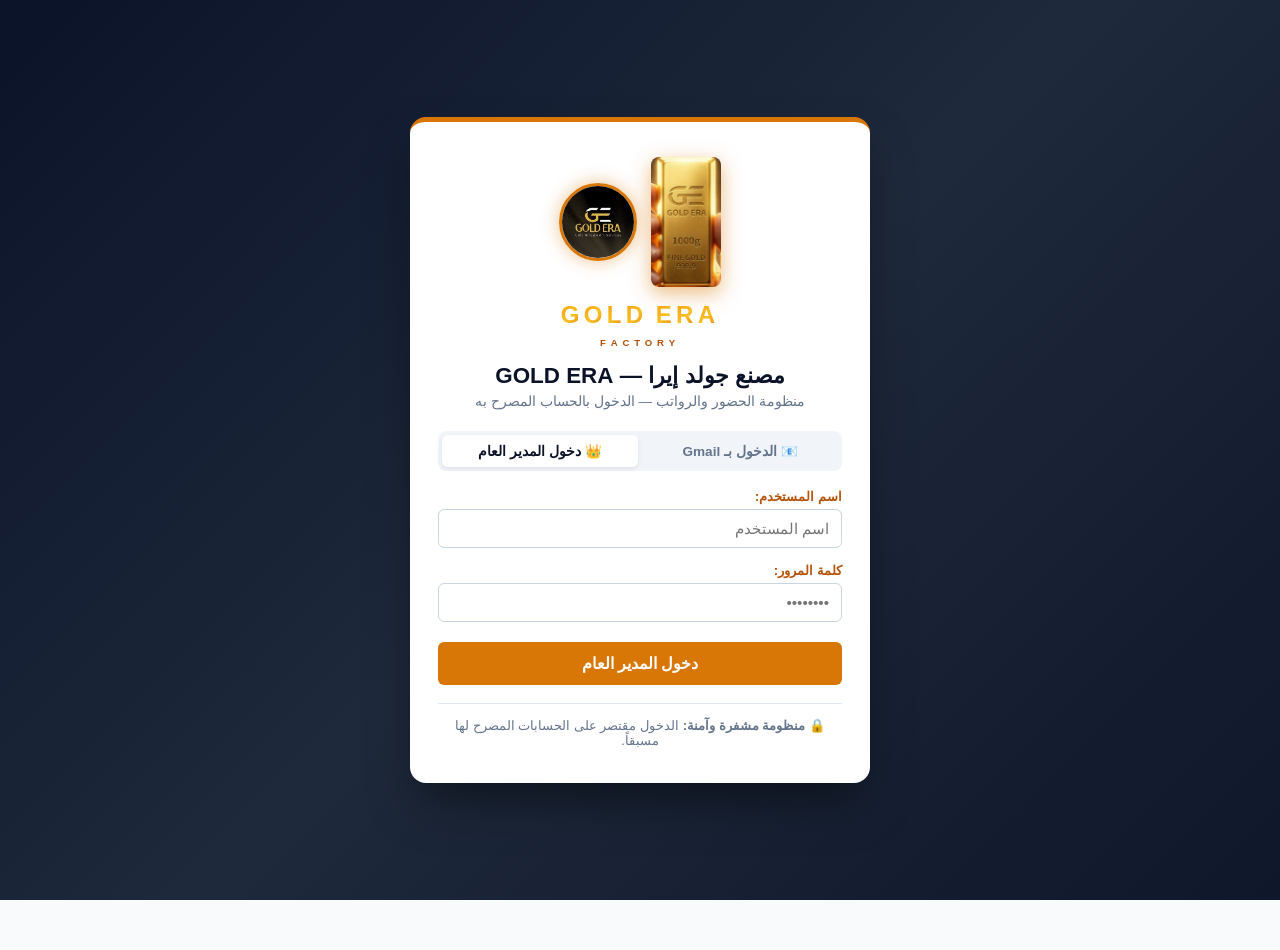
==== commit 375ad40b: "Add files via upload" ====
--- a/index.html
+++ b/index.html
@@ -1,39 +1,2183 @@
-<!doctype html>
+
+<link rel="icon" type="image/svg+xml" href="data:image/svg+xml,<svg xmlns='http://www.w3.org/2000/svg' viewBox='0 0 100 100'><rect width='100' height='100' rx='18' fill='%23b45309'/><rect x='5' y='5' width='90' height='90' rx='14' fill='%23d97706'/><text y='72' x='50' text-anchor='middle' font-size='62' font-family='Georgia,serif' font-weight='bold' fill='%23fff'>G</text></svg>"><!DOCTYPE html>
 <html lang="ar" dir="rtl">
 <head>
-  <meta charset="utf-8">
-  <meta name="viewport" content="width=device-width,initial-scale=1,viewport-fit=cover">
-  <meta name="theme-color" content="#0c0b09">
-  <title>GOLD ERA ERP</title>
-  <link rel="icon" type="image/png" href="assets/icon-192.png">
-  <link rel="apple-touch-icon" href="assets/icon-192.png">
-  <link rel="manifest" href="manifest.webmanifest">
-  <link rel="preconnect" href="https://fonts.googleapis.com">
-  <link rel="stylesheet" href="https://fonts.googleapis.com/css2?family=IBM+Plex+Sans+Arabic:wght@400;500;600;700&display=swap">
-  <link rel="stylesheet" href="src/styles.css">
+<meta charset="UTF-8">
+<meta name="viewport" content="width=device-width, initial-scale=1.0">
+<title>منظومة GOLD ERA — إدارة الحضور والرواتب</title>
+<script src="https://cdnjs.cloudflare.com/ajax/libs/xlsx/0.18.5/xlsx.full.min.js"></script>
+<style>
+:root {
+  --primary: #0b1329;
+  --primary-light: #1e293b;
+  --gold: #d97706;
+  --gold-dark: #b45309;
+  --gold-light: #fef3c7;
+  --accent: #2563eb;
+  --success: #16a34a;
+  --danger: #dc2626;
+  --bg: #f8fafc;
+  --card-bg: #ffffff;
+  --text-dark: #0f172a;
+  --text-muted: #64748b;
+  --border: #e2e8f0;
+}
+* { box-sizing: border-box; margin: 0; padding: 0; font-family: 'Segoe UI', Tahoma, Geneva, Verdana, sans-serif; }
+body { background: var(--bg); color: var(--text-dark); padding-bottom: 50px; }
+
+#loginScreen {
+  min-height: 100vh;
+  display: flex;
+  align-items: center;
+  justify-content: center;
+  background: linear-gradient(135deg, #0b1329 0%, #1e293b 50%, #0f172a 100%);
+  padding: 20px;
+}
+.login-card {
+  background: #fff;
+  border-radius: 16px;
+  padding: 35px 28px;
+  max-width: 460px;
+  width: 100%;
+  box-shadow: 0 25px 50px -12px rgba(0,0,0,0.5);
+  text-align: center;
+  border-top: 5px solid var(--gold);
+}
+.login-title { font-size: 1.4rem; font-weight: 800; color: var(--primary); margin-bottom: 4px; }
+.login-sub { font-size: 0.85rem; color: var(--text-muted); margin-bottom: 22px; }
+.auth-switch-tabs { display: flex; background: #f1f5f9; padding: 4px; border-radius: 8px; margin-bottom: 18px; gap: 4px; }
+.auth-tab-btn { flex: 1; padding: 8px; border: none; background: transparent; font-weight: 700; font-size: 0.85rem; color: #64748b; border-radius: 6px; cursor: pointer; }
+.auth-tab-btn.active { background: #fff; color: var(--primary); box-shadow: 0 2px 5px rgba(0,0,0,0.08); }
+
+header {
+  background: linear-gradient(135deg, #0b1329 0%, #1e293b 100%);
+  color: #fff;
+  padding: 1rem 2rem;
+  display: flex;
+  justify-content: space-between;
+  align-items: center;
+  box-shadow: 0 4px 15px rgba(0,0,0,0.15);
+  border-bottom: 4px solid var(--gold);
+  flex-wrap: wrap;
+  gap: 15px;
+}
+.brand { display: flex; align-items: center; gap: 14px; }
+.brand h1 { font-size: 1.3rem; font-weight: 700; }
+.brand p { font-size: 0.8rem; color: #94a3b8; }
+.header-user-badge { display: flex; align-items: center; gap: 12px; background: rgba(255,255,255,0.08); padding: 6px 14px; border-radius: 30px; border: 1px solid rgba(255,255,255,0.15); }
+.user-avatar { width: 32px; height: 32px; background: var(--gold); color: #fff; border-radius: 50%; display: flex; align-items: center; justify-content: center; font-weight: bold; font-size: 0.85rem; }
+.sync-indicator { display: inline-flex; align-items: center; gap: 6px; font-size: 0.8rem; padding: 4px 10px; border-radius: 20px; background: #064e3b; color: #6ee7b7; font-weight: 600; }
+.sync-pulse { width: 8px; height: 8px; border-radius: 50%; background: #10b981; animation: pulse 1.5s infinite; }
+@keyframes pulse { 0%,100% { transform: scale(0.95); opacity: 0.7; } 50% { transform: scale(1.3); opacity: 1; } }
+.nav-tabs { display: flex; gap: 8px; flex-wrap: wrap; }
+.tab-btn { background: rgba(255,255,255,0.08); color: #fff; border: 1px solid rgba(255,255,255,0.15); padding: 9px 16px; border-radius: 6px; cursor: pointer; font-size: 0.9rem; font-weight: 600; transition: all 0.2s; }
+.tab-btn:hover, .tab-btn.active { background: var(--gold); border-color: var(--gold); color: #fff; }
+
+.container { max-width: 1400px; margin: 25px auto; padding: 0 20px; }
+.card { background: var(--card-bg); border-radius: 12px; box-shadow: 0 4px 12px rgba(0,0,0,0.05); border: 1px solid var(--border); padding: 22px; margin-bottom: 22px; }
+.card-header { display: flex; justify-content: space-between; align-items: center; border-bottom: 2px solid var(--border); padding-bottom: 12px; margin-bottom: 18px; flex-wrap: wrap; gap: 10px; }
+.card-header h2 { font-size: 1.18rem; color: var(--primary); display: flex; align-items: center; gap: 8px; }
+
+.search-grid { display: grid; grid-template-columns: repeat(auto-fit, minmax(210px, 1fr)); gap: 14px; background: var(--gold-light); padding: 16px; border-radius: 10px; border: 1px solid #fde68a; align-items: center; }
+.form-group label { display: block; font-size: 0.84rem; font-weight: 700; color: var(--gold-dark); margin-bottom: 5px; text-align: right; }
+.form-control { width: 100%; padding: 10px 12px; border-radius: 6px; border: 1px solid #cbd5e1; font-size: 0.95rem; background: #fff; outline: none; }
+.form-control:focus { border-color: var(--gold); box-shadow: 0 0 0 3px rgba(217,119,6,0.2); }
+
+.policy-banner { background: #eff6ff; border: 1px solid #bfdbfe; color: #1e40af; padding: 10px 16px; border-radius: 8px; font-size: 0.88rem; margin-bottom: 18px; display: flex; align-items: center; gap: 10px; font-weight: 600; }
+.kpi-grid { display: grid; grid-template-columns: repeat(auto-fit, minmax(180px, 1fr)); gap: 12px; margin: 18px 0; }
+.kpi-card { background: #fff; border-radius: 10px; padding: 14px; border: 1px solid var(--border); box-shadow: 0 2px 6px rgba(0,0,0,0.03); text-align: center; border-top: 4px solid var(--accent); }
+.kpi-card.success { border-top-color: var(--success); }
+.kpi-card.danger { border-top-color: var(--danger); }
+.kpi-card.gold { border-top-color: var(--gold); }
+.kpi-title { font-size: 0.8rem; color: var(--text-muted); font-weight: 600; margin-bottom: 6px; }
+.kpi-val { font-size: 1.3rem; font-weight: 800; color: var(--primary); }
+.kpi-sub { font-size: 0.75rem; color: #64748b; margin-top: 4px; }
+
+.table-responsive { overflow-x: auto; }
+table { width: 100%; border-collapse: collapse; text-align: center; }
+th { background: var(--primary-light); color: #fff; padding: 11px 10px; font-size: 0.88rem; font-weight: 600; }
+td { padding: 10px; border-bottom: 1px solid var(--border); font-size: 0.87rem; }
+tr:nth-child(even) { background-color: #f8fafc; }
+tr:hover { background-color: #f1f5f9; }
+
+.badge { display: inline-block; padding: 4px 10px; border-radius: 20px; font-size: 0.78rem; font-weight: 700; }
+.badge-present { background: #dcfce7; color: #15803d; }
+.badge-absent { background: #fee2e2; color: #b91c1c; }
+.badge-holiday { background: #e0e7ff; color: #3730a3; }
+.badge-pending { background: #fef3c7; color: #b45309; }
+.badge-role-admin { background: #fee2e2; color: #991b1b; }
+.badge-role-custom { background: #e0e7ff; color: #1e3a8a; }
+
+.btn { background: var(--primary); color: #fff; border: none; padding: 9px 18px; border-radius: 6px; cursor: pointer; font-weight: 600; font-size: 0.9rem; display: inline-flex; align-items: center; justify-content: center; gap: 6px; transition: 0.2s; }
+.btn:hover { opacity: 0.9; }
+.btn-gold { background: var(--gold); }
+.btn-success { background: var(--success); }
+.btn-danger { background: var(--danger); }
+.btn-secondary { background: #64748b; }
+.btn-sm { padding: 5px 10px; font-size: 0.8rem; border-radius: 4px; }
+
+.image-manager-grid { display: grid; grid-template-columns: 1fr 1fr; gap: 20px; }
+.image-preview-box { border: 2px dashed #cbd5e1; border-radius: 10px; padding: 15px; min-height: 380px; display: flex; flex-direction: column; align-items: center; justify-content: center; background: #fafafa; position: relative; }
+.image-preview-box img { max-width: 100%; max-height: 480px; border-radius: 8px; box-shadow: 0 4px 12px rgba(0,0,0,0.1); }
+
+.modal-overlay { position: fixed; top: 0; left: 0; right: 0; bottom: 0; background: rgba(11,19,41,0.65); display: none; align-items: center; justify-content: center; z-index: 999; }
+.modal-box { background: #fff; border-radius: 12px; padding: 25px; width: 90%; max-width: 540px; box-shadow: 0 20px 25px -5px rgba(0,0,0,0.2); max-height: 90vh; overflow-y: auto; }
+.modal-header { display: flex; justify-content: space-between; align-items: center; border-bottom: 2px solid var(--border); padding-bottom: 12px; margin-bottom: 18px; }
+.modal-footer { display: flex; justify-content: flex-end; gap: 10px; margin-top: 20px; border-top: 1px solid var(--border); padding-top: 15px; }
+
+.checkbox-group-grid { display: grid; grid-template-columns: 1fr 1fr; gap: 10px; background: #f8fafc; padding: 12px; border-radius: 8px; border: 1px solid var(--border); text-align: right; }
+.checkbox-item { display: flex; align-items: center; gap: 8px; font-size: 0.88rem; cursor: pointer; }
+
+.sync-box { background: linear-gradient(135deg, #f0fdf4 0%, #dcfce7 100%); border: 1px solid #86efac; padding: 18px; border-radius: 10px; margin-bottom: 20px; display: flex; justify-content: space-between; align-items: center; flex-wrap: wrap; gap: 12px; }
+
+.notification { position: fixed; bottom: 20px; left: 20px; background: var(--primary); color: #fff; padding: 12px 20px; border-radius: 8px; box-shadow: 0 4px 15px rgba(0,0,0,0.2); display: none; z-index: 1000; font-weight: bold; }
+.hidden { display: none !important; }
+
+/* ADV MODAL */
+#advancesModal { display:none; position:fixed; top:0; left:0; width:100%; height:100%; background:rgba(0,0,0,0.5); z-index:9999; justify-content:center; align-items:center; }
+.adv-modal-inner { background:white; border-radius:16px; padding:28px; width:90%; max-width:520px; max-height:85vh; overflow-y:auto; direction:rtl; }
+
+.brand-letter{display:inline-block;opacity:0;transform:translateX(-18px) scale(0.7);animation:letterIn 0.4s cubic-bezier(0.34,1.56,0.64,1) forwards}
+@keyframes letterIn{to{opacity:1;transform:translateX(0) scale(1)}}
+.letter-gold{background:linear-gradient(135deg,#f59e0b,#fbbf24,#d97706,#f59e0b);background-size:200% auto;-webkit-background-clip:text;-webkit-text-fill-color:transparent;background-clip:text}
+</style>
+<script src="https://www.gstatic.com/firebasejs/9.22.0/firebase-app-compat.js"></script>
+<script src="https://www.gstatic.com/firebasejs/9.22.0/firebase-database-compat.js"></script>
+<script>
+const firebaseConfig = {
+  apiKey: "AIzaSyDaJNw4GTCuRxuKoTBMZ9rILISyKb6BHUU",
+  authDomain: "gold-era-2025.firebaseapp.com",
+  databaseURL: "https://gold-era-2025-default-rtdb.firebaseio.com",
+  projectId: "gold-era-2025",
+  storageBucket: "gold-era-2025.firebasestorage.app",
+  messagingSenderId: "256007736428",
+  appId: "1:256007736428:web:ed45b779a21b4aec4f1c49"
+};
+firebase.initializeApp(firebaseConfig);
+const fbdb = firebase.database();
+const FB_KEY = 'gold_era_factory';
+
+function saveToFirebase() {
+  fbdb.ref(FB_KEY).set({
+    employees:  EMPLOYEES_DATA,
+    attendance: attendanceLogs,
+    advances:   advances || {}
+  }).then(() => console.log('✅ Firebase saved'))
+    .catch(e => console.error('Firebase error:', e));
+}
+
+function startRealtimeSync() {
+  fbdb.ref(FB_KEY).on('value', snap => {
+    const data = snap.val();
+    if (!data || !data.employees || data.employees.length === 0) return;
+    // تحديث فقط إذا البيانات مختلفة
+    if (JSON.stringify(data.employees) === JSON.stringify(EMPLOYEES_DATA)) return;
+    EMPLOYEES_DATA.length = 0;
+    EMPLOYEES_DATA.push(...data.employees);
+    if (data.attendance) Object.assign(attendanceLogs, data.attendance);
+    if (data.advances)   Object.assign(advancesData, data.advances);
+    if (!document.getElementById('mainApp').classList.contains('hidden')) {
+      populateEmpSelect();
+      renderPayrollTable();
+      renderManageTable();
+    }
+  });
+}
+</script>
 </head>
 <body>
-  <div id="app"><div class="loading"><img alt="GOLD ERA" src="assets/logo.jpg"></div></div>
-  <noscript>هذا النظام يحتاج تفعيل JavaScript في المتصفح.</noscript>
-
-  <script src="config.js"></script>
-  <script>
-    /* Firebase is loaded only when config.js has a Firebase config; otherwise the app runs in local mode. */
-    (function () {
-      var c = window.GOLD_ERA_CONFIG || {};
-      if (c.firebase && c.firebase.apiKey) {
-        var v = "10.12.2", base = "https://www.gstatic.com/firebasejs/" + v + "/";
-        document.write('<script src="' + base + 'firebase-app-compat.js"><\/script>' +
-                       '<script src="' + base + 'firebase-auth-compat.js"><\/script>' +
-                       '<script src="' + base + 'firebase-firestore-compat.js"><\/script>');
+
+<!-- LOGIN SCREEN -->
+<div id="loginScreen">
+  <div class="login-card">
+    <div style="display:flex;align-items:center;justify-content:center;gap:14px;margin-bottom:14px;">
+      <img src="[data-uri]" style="width:70px;height:130px;object-fit:cover;object-position:center;border-radius:8px;box-shadow:0 6px 20px rgba(217,119,6,0.5);">
+      <img src="[data-uri]" style="width:78px;height:78px;border-radius:50%;object-fit:cover;border:3px solid #d97706;box-shadow:0 0 18px rgba(217,119,6,0.45);">
+    </div>
+    <div id="brandTextAnim" style="font-size:1.5rem;font-weight:900;letter-spacing:0.18em;direction:ltr;display:flex;justify-content:center;min-height:2rem;margin-bottom:4px;"></div>
+    <div id="factoryAnim" style="font-size:0.6rem;font-weight:800;letter-spacing:0.5em;color:#b45309;direction:ltr;display:flex;justify-content:center;margin-bottom:14px;"></div>
+    <h2 class="login-title">مصنع جولد إيرا — GOLD ERA</h2>
+    <p class="login-sub">منظومة الحضور والرواتب — الدخول بالحساب المصرح به</p>
+
+    <div class="auth-switch-tabs">
+      <button class="auth-tab-btn" id="btnAuthGmail" onclick="setAuthMethod('gmail')">📧 الدخول بـ Gmail</button>
+      <button class="auth-tab-btn active" id="btnAuthAdmin" onclick="setAuthMethod('admin')">👑 دخول المدير العام</button>
+    </div>
+
+    <div id="gmailLoginForm" class="hidden">
+      <div class="form-group" style="margin-bottom:15px;">
+        <label>البريد الإلكتروني:</label>
+        <input type="email" id="loginGmailInput" class="form-control" placeholder="name@gmail.com">
+      </div>
+      <div class="form-group" style="margin-bottom:20px;">
+        <label>كلمة المرور:</label>
+        <input type="password" id="loginGmailPass" class="form-control" placeholder="••••••••">
+      </div>
+      <button class="btn btn-gold" style="width:100%;padding:12px;font-size:1rem;" onclick="handleGmailLogin()">تسجيل الدخول بالـ Gmail</button>
+    </div>
+
+    <div id="adminLoginForm">
+      <div class="form-group" style="margin-bottom:15px;">
+        <label>اسم المستخدم:</label>
+        <input type="text" id="adminUserInput" class="form-control" placeholder="اسم المستخدم">
+      </div>
+      <div class="form-group" style="margin-bottom:20px;">
+        <label>كلمة المرور:</label>
+        <input type="password" id="adminPassInput" class="form-control" placeholder="••••••••">
+      </div>
+      <button class="btn btn-gold" style="width:100%;padding:12px;font-size:1rem;" onclick="handleAdminLogin()">دخول المدير العام</button>
+    </div>
+
+    <div style="margin-top:18px;padding-top:14px;border-top:1px solid var(--border);font-size:0.82rem;color:#64748b;text-align:center;">
+      🔒 <strong>منظومة مشفرة وآمنة:</strong> الدخول مقتصر على الحسابات المصرح لها مسبقاً.
+    </div>
+  </div>
+</div>
+
+<!-- MAIN APP -->
+<div id="mainApp" class="hidden">
+  <header>
+    <div class="brand">
+      <img src="[data-uri]" alt="GOLD ERA"
+        style="width:52px;height:52px;border-radius:10px;object-fit:contain;
+               background:linear-gradient(135deg,#1a1a2e,#16213e);
+               padding:4px;
+               box-shadow:0 2px 12px rgba(217,119,6,0.4);">
+      <div>
+        <div id="innerBrandAnim" style="font-size:1.4rem;font-weight:900;letter-spacing:0.16em;direction:ltr;display:flex;align-items:center;min-height:1.7rem;"></div>
+        <div id="innerFactoryAnim" style="font-size:0.65rem;font-weight:800;letter-spacing:0.45em;color:rgba(217,119,6,0.8);direction:ltr;display:flex;align-items:center;"></div>
+      </div>
+    </div>
+
+    <div style="display:flex;align-items:center;gap:12px;flex-wrap:wrap;">
+      <div class="sync-indicator">
+        <div class="sync-pulse"></div>
+        <span>متزامن</span>
+      </div>
+      <div class="header-user-badge">
+        <div class="user-avatar" id="currentAvatar">م</div>
+        <div>
+          <div style="font-weight:bold;font-size:0.88rem;" id="currentUserNameDisplay">مينا</div>
+          <div style="font-size:0.75rem;color:#cbd5e1;" id="currentUserRoleDisplay">المدير العام</div>
+        </div>
+      </div>
+      <button class="btn btn-secondary btn-sm" onclick="handleLogout()">🚪 خروج</button>
+    </div>
+
+    <div class="nav-tabs" id="mainNavTabs" style="width:100%;margin-top:10px;">
+      <button class="tab-btn" id="btn-tab-dashboard" onclick="switchTab('dashboard')">🔍 الاستعلام الفردي</button>
+      <button class="tab-btn" id="btn-tab-payroll" onclick="switchTab('payroll')">📊 مسير الرواتب</button>
+      <button class="tab-btn" id="btn-tab-manage" onclick="switchTab('manage')">👥 إدارة العمال</button>
+      <button class="tab-btn" id="btn-tab-upload-archive" onclick="switchTab('upload-archive')">📷 رفع الكشف</button>
+      <button class="tab-btn" id="btn-tab-history" onclick="switchTab('history')">📁 الأرشيف</button>
+      <button class="tab-btn" id="btn-tab-users" onclick="switchTab('users')">🔐 المستخدمون</button>
+    </div>
+  </header>
+
+  <div class="container">
+
+    <!-- TAB: DASHBOARD -->
+    <div id="tab-dashboard" class="hidden">
+      <div class="card">
+        <div class="card-header">
+          <h2>🔍 الاستعلام عن العامل</h2>
+          <div style="display:flex;gap:10px;">
+            <button class="btn btn-gold admin-only-btn" onclick="openEditCurrentEmp()">✏️ تعديل بيانات العامل</button>
+            <button class="btn btn-secondary" onclick="window.print()">🖨️ طباعة</button>
+          </div>
+        </div>
+        <div class="policy-banner">⚡ <strong>قاعدة الحساب:</strong> ساعة تأخير = خصم ساعتين | ساعة إضافي = استحقاق ساعتين</div>
+        <div class="search-grid">
+          <div class="form-group">
+            <label>اختر العامل:</label>
+            <select id="empSelect" class="form-control" onchange="loadEmployeeData()"></select>
+          </div>
+          <div class="form-group">
+            <label>كود العامل:</label>
+            <input type="text" id="empCodeDisp" class="form-control" readonly style="font-weight:bold;color:var(--gold-dark);">
+          </div>
+          <div class="form-group">
+            <label>القسم والوردية:</label>
+            <input type="text" id="empShiftDisp" class="form-control" readonly>
+          </div>
+          <div class="form-group">
+            <label>الراتب الأسبوعي:</label>
+            <input type="text" id="empSalaryDisp" class="form-control" readonly style="font-weight:bold;">
+          </div>
+          <div class="form-group">
+            <label>سعر الساعة:</label>
+            <input type="text" id="empHourlyDisp" class="form-control" readonly>
+          </div>
+        </div>
+        <div class="kpi-grid">
+          <div class="kpi-card"><div class="kpi-title">ساعات العمل الفعلية</div><div class="kpi-val" id="kpiWorkHours">0 س</div></div>
+          <div class="kpi-card danger"><div class="kpi-title">ساعات التأخير</div><div class="kpi-val" id="kpiLateHours" style="color:var(--danger);">0 س</div><div class="kpi-sub" id="kpiLatePenalty">خصم: 0 ج.م</div></div>
+          <div class="kpi-card success"><div class="kpi-title">ساعات الإضافي</div><div class="kpi-val" id="kpiOvertimeHours" style="color:var(--success);">0 س</div><div class="kpi-sub" id="kpiOtBonus">+0 ج.م</div></div>
+          <div class="kpi-card"><div class="kpi-title">أيام الغياب</div><div class="kpi-val" id="kpiAbsenceDays">0 يوم</div><div class="kpi-sub" id="kpiAbsDeduction">خصم: 0 ج.م</div></div>
+          <div class="kpi-card gold"><div class="kpi-title">صافي الراتب</div><div class="kpi-val" id="kpiNetPay" style="color:var(--gold-dark);">0 ج.م</div></div>
+        </div>
+        <div class="table-responsive">
+          <table>
+            <thead><tr><th>اليوم</th><th>الحضور</th><th>الانصراف</th><th>الحالة</th><th>ساعات العمل</th><th>الساعات المقررة</th><th>التأخير (×2 خصم)</th><th>الإضافي (×2 استحقاق)</th><th>ملاحظات</th></tr></thead>
+            <tbody id="attendanceTbody"></tbody>
+          </table>
+        </div>
+      </div>
+    </div>
+
+    <!-- TAB: PAYROLL -->
+    <div id="tab-payroll" class="hidden">
+      <div class="card">
+        <div class="card-header">
+          <h2>📊 كشف مسير الرواتب الأسبوعي</h2>
+          <div style="display:flex;gap:10px;">
+            <input type="text" id="payrollSearch" placeholder="بحث باسم أو كود..." class="form-control" style="width:250px;" oninput="filterPayrollTable()">
+            <button class="btn btn-gold" onclick="exportToCSV()">📥 تصدير Excel</button>
+          </div>
+        </div>
+        <div class="policy-banner">ℹ️ خصم التأخير (ساعتين لكل ساعة) | استحقاق الإضافي (ساعتين لكل ساعة)</div>
+        <div class="table-responsive">
+          <table id="payrollMasterTable">
+            <thead><tr>
+              <th>كود</th><th>الاسم</th><th>القسم</th><th>الراتب</th><th>سعر الساعة</th>
+              <th>غياب</th><th>تأخير (فعلي)</th><th>إضافي (فعلي)</th>
+              <th>خصم التأخير+غياب</th><th>مستحق إضافي</th>
+              <th style="color:#dc2626;">💰 سلف</th><th>صافي الراتب</th>
+            </tr></thead>
+            <tbody id="payrollTbody"></tbody>
+          </table>
+        </div>
+      </div>
+    </div>
+
+    <!-- TAB: MANAGE -->
+    <div id="tab-manage" class="hidden">
+      <div class="card">
+        <div class="card-header">
+          <h2>⚙️ إعدادات الرواتب</h2>
+        </div>
+        <label style="display:flex;align-items:center;gap:10px;cursor:pointer;font-size:0.95rem;">
+          <input type="checkbox" id="chkDeductAbsence" style="width:18px;height:18px;cursor:pointer;" onchange="onDeductAbsenceChange()">
+          <span>خصم أيام الغياب من صافي الراتب</span>
+        </label>
+      </div>
+      <div class="card">
+        <div class="card-header">
+          <h2>👥 دليل العمال</h2>
+          <button class="btn btn-success admin-only-btn" onclick="openAddEmpModal()">➕ إضافة عامل جديد</button>
+        </div>
+        <div style="margin-bottom:15px;">
+          <input type="text" id="manageSearch" placeholder="بحث في دليل العمال..." class="form-control" style="max-width:300px;" oninput="filterManageTable()">
+        </div>
+        <div class="table-responsive">
+          <table>
+            <thead><tr><th>الكود</th><th>الاسم</th><th>القسم</th><th>الوردية</th><th>الراتب</th><th>سعر الساعة</th><th>إجراءات</th></tr></thead>
+            <tbody id="manageEmpTbody"></tbody>
+          </table>
+        </div>
+      </div>
+    </div>
+
+    <!-- TAB: UPLOAD ARCHIVE -->
+    <div id="tab-upload-archive" class="hidden">
+      <div class="card">
+        <div class="card-header">
+          <h2>📊 استيراد الحضور من إكسيل</h2>
+        </div>
+        <div class="policy-banner">⚡ ارفع ملف الإكسيل وسيتم الحساب التلقائي لساعات العمل والتأخير والإضافي.</div>
+        <div id="excelDropZone" style="border:2px dashed #cbd5e1;border-radius:10px;padding:25px;text-align:center;background:#fafafa;cursor:pointer;">
+          <p style="font-size:0.95rem;margin-bottom:10px;color:#475569;">📂 اسحب ملف الإكسيل هنا أو اضغط للاختيار</p>
+          <input type="file" id="excelFileInput" accept=".xlsx,.xls" class="hidden" onchange="handleExcelFileChange(event)">
+          <button class="btn btn-gold" onclick="document.getElementById('excelFileInput').click()">📁 اختيار ملف إكسيل</button>
+        </div>
+        <div id="excelLog" class="hidden" style="font-size:0.85rem;color:#64748b;max-height:130px;overflow:auto;background:#f8fafc;border-radius:8px;padding:10px;margin-top:12px;"></div>
+        <div id="excelResultsBox" class="hidden" style="margin-top:18px;">
+          <div class="kpi-grid">
+            <div class="kpi-card success"><div class="kpi-title">عمال مطابقون</div><div class="kpi-val" id="excelStMatched">0</div></div>
+            <div class="kpi-card danger"><div class="kpi-title">غير مطابقين</div><div class="kpi-val" id="excelStUnmatched">0</div></div>
+            <div class="kpi-card"><div class="kpi-title">أيام مقروءة</div><div class="kpi-val" id="excelStDays">0</div></div>
+          </div>
+          <div class="table-responsive" style="max-height:380px;">
+            <table>
+              <thead><tr><th>العامل (نوع المطابقة)</th><th>اليوم</th><th>حضور</th><th>انصراف</th><th>ساعات</th><th>تأخير</th><th>إضافي</th><th>الحالة</th></tr></thead>
+              <tbody id="excelPreviewTbody"></tbody>
+            </table>
+          </div>
+          <div style="margin-top:15px;">
+            <button class="btn btn-success" onclick="applyExcelImport()" style="padding:12px 22px;font-size:1rem;">✅ اعتماد وتحديث الحضور</button>
+          </div>
+        </div>
+      </div>
+      <div class="card">
+        <div class="card-header">
+          <h2>📷 رفع صورة كشف الحضور</h2>
+        </div>
+        <div class="image-manager-grid">
+          <div>
+            <h3 style="margin-bottom:12px;font-size:1.05rem;color:var(--primary);">صورة الكشف:</h3>
+            <div class="image-preview-box" id="imgBox">
+              <p id="imgPlaceholder" style="color:#94a3b8;font-size:0.95rem;text-align:center;">📷 اضغط لاختيار صورة كشف الحضور</p>
+              <img id="uploadedImg" class="hidden" src="" alt="كشف الحضور">
+            </div>
+            <div style="margin-top:15px;display:flex;gap:10px;">
+              <input type="file" id="fileInput" accept="image/*" class="hidden" onchange="handleImageUpload(event)">
+              <button class="btn btn-gold" onclick="document.getElementById('fileInput').click()">📁 اختيار صورة</button>
+              <button class="btn btn-secondary" onclick="clearImage()">❌ مسح</button>
+            </div>
+          </div>
+          <div>
+            <h3 style="margin-bottom:12px;font-size:1.05rem;color:var(--primary);">الأرشفة:</h3>
+            <div style="background:#f1f5f9;padding:20px;border-radius:10px;border:1px solid var(--border);">
+              <div class="form-group" style="margin-bottom:15px;">
+                <label>اسم الأسبوع:</label>
+                <input type="text" id="archiveWeekTitle" value="أسبوع سبتمبر 2026" class="form-control">
+              </div>
+              <div style="display:flex;flex-direction:column;gap:12px;margin-top:15px;">
+                <button class="btn btn-success" onclick="archiveCurrentWeek()" style="padding:12px;">📁 أرشفة الأسبوع الحالي</button>
+                <button class="btn btn-danger admin-only-btn" onclick="resetWeekAttendance()" style="padding:12px;">🔄 تصفير للأسبوع الجديد</button>
+              </div>
+            </div>
+          </div>
+        </div>
+      </div>
+    </div>
+
+    <!-- TAB: HISTORY -->
+    <div id="tab-history" class="hidden">
+      <div class="card">
+        <div class="card-header">
+          <h2>📁 سجل الأرشيف التاريخي</h2>
+          <button class="btn btn-danger admin-only-btn" onclick="clearArchiveHistory()">🗑️ مسح الأرشيف</button>
+        </div>
+        <div class="table-responsive">
+          <table>
+            <thead><tr><th>الأسبوع</th><th>تاريخ الأرشفة</th><th>الكود</th><th>الاسم</th><th>القسم</th><th>الراتب</th><th>غياب</th><th>تأخير</th><th>إضافي</th><th>صافي</th><th>الحالة</th></tr></thead>
+            <tbody id="historyTbody"></tbody>
+          </table>
+        </div>
+      </div>
+    </div>
+
+    <!-- TAB: USERS -->
+    <div id="tab-users" class="hidden">
+      <div class="card">
+        <div class="card-header">
+          <h2>🔐 إدارة مستخدمي Gmail والصلاحيات</h2>
+          <button class="btn btn-gold" onclick="openAddUserModal()">➕ إضافة مستخدم Gmail</button>
+        </div>
+        <div class="sync-box">
+          <div>
+            <strong style="color:#166534;font-size:1.05rem;display:block;margin-bottom:4px;">📡 تزامن لحظي بين كل الأجهزة</strong>
+            <span style="font-size:0.85rem;color:#1e3a8a;">كل تعديل يُحفظ فوراً.</span>
+          </div>
+          <div style="display:flex;gap:8px;">
+            <button class="btn btn-success" onclick="exportSystemBackup()">💾 نسخة احتياطية</button>
+            <input type="file" id="backupFileInput" accept=".json" class="hidden" onchange="importSystemBackup(event)">
+            <button class="btn btn-secondary" onclick="document.getElementById('backupFileInput').click()">📥 استيراد نسخة</button>
+          </div>
+        </div>
+        <div class="table-responsive">
+          <table>
+            <thead><tr><th>Gmail</th><th>الاسم</th><th>الصفحات المصرح بها</th><th>الصلاحية</th><th>الحالة</th><th>إجراءات</th></tr></thead>
+            <tbody id="usersTbody"></tbody>
+          </table>
+        </div>
+      </div>
+    </div>
+
+  </div><!-- /container -->
+</div><!-- /mainApp -->
+
+<!-- MODAL: ADD/EDIT EMPLOYEE -->
+<div id="empModal" class="modal-overlay">
+  <div class="modal-box">
+    <div class="modal-header">
+      <h3 id="modalEmpTitle" style="color:var(--primary);">إضافة عامل جديد</h3>
+      <button style="background:none;border:none;font-size:1.3rem;cursor:pointer;" onclick="closeEmpModal()">✕</button>
+    </div>
+    <div>
+      <input type="hidden" id="modalEmpOriginalName">
+      <div class="form-group" style="margin-bottom:12px;">
+        <label>كود العامل:</label>
+        <input type="text" id="modalEmpCode" class="form-control" placeholder="مثال: EMP-150">
+      </div>
+      <div class="form-group" style="margin-bottom:12px;">
+        <label>اسم العامل:</label>
+        <input type="text" id="modalEmpName" class="form-control" placeholder="الاسم الكامل">
+      </div>
+      <div class="form-group" style="margin-bottom:12px;">
+        <label>القسم:</label>
+        <select id="modalEmpCategory" class="form-control">
+          <option value="شباب">شباب (08:00 ص - 08:00 م | 12 ساعة)</option>
+          <option value="بنات">بنات (09:00 ص - 07:00 م | 10 ساعات)</option>
+        </select>
+      </div>
+      <div class="form-group" style="margin-bottom:12px;">
+        <label>الراتب الأسبوعي (ج.م):</label>
+        <input type="number" id="modalEmpSalary" class="form-control" placeholder="مثال: 3500" min="1">
+      </div>
+    </div>
+    <div class="modal-footer">
+      <button class="btn btn-secondary" onclick="closeEmpModal()">إلغاء</button>
+      <button class="btn btn-success" onclick="saveEmpModal()">💾 حفظ البيانات</button>
+    </div>
+  </div>
+</div>
+
+<!-- MODAL: ADD USER -->
+<div id="userModal" class="modal-overlay">
+  <div class="modal-box">
+    <div class="modal-header">
+      <h3 style="color:var(--primary);">إضافة مستخدم Gmail</h3>
+      <button style="background:none;border:none;font-size:1.3rem;cursor:pointer;" onclick="closeUserModal()">✕</button>
+    </div>
+    <div>
+      <div class="form-group" style="margin-bottom:12px;">
+        <label>بريد Gmail:</label>
+        <input type="email" id="modalUserEmail" class="form-control" placeholder="user@gmail.com">
+      </div>
+      <div class="form-group" style="margin-bottom:12px;">
+        <label>اسم الشخص:</label>
+        <input type="text" id="modalUserFullName" class="form-control" placeholder="الاسم">
+      </div>
+      <div class="form-group" style="margin-bottom:12px;">
+        <label>كلمة المرور:</label>
+        <input type="password" id="modalUserPass" class="form-control" placeholder="••••••••">
+      </div>
+      <div class="form-group" style="margin-bottom:14px;">
+        <label>الصفحات المصرح بها:</label>
+        <div class="checkbox-group-grid">
+          <label class="checkbox-item"><input type="checkbox" id="chk_dashboard" value="dashboard" checked><span>🔍 الاستعلام</span></label>
+          <label class="checkbox-item"><input type="checkbox" id="chk_payroll" value="payroll"><span>📊 الرواتب</span></label>
+          <label class="checkbox-item"><input type="checkbox" id="chk_upload" value="upload-archive"><span>📷 رفع الكشف</span></label>
+          <label class="checkbox-item"><input type="checkbox" id="chk_history" value="history"><span>📁 الأرشيف</span></label>
+          <label class="checkbox-item"><input type="checkbox" id="chk_manage" value="manage"><span>👥 إدارة العمال</span></label>
+          <label class="checkbox-item"><input type="checkbox" id="chk_users" value="users"><span>🔐 المستخدمون</span></label>
+        </div>
+      </div>
+    </div>
+    <div class="modal-footer">
+      <button class="btn btn-secondary" onclick="closeUserModal()">إلغاء</button>
+      <button class="btn btn-success" onclick="saveUserModal()">💾 حفظ المستخدم</button>
+    </div>
+  </div>
+</div>
+
+<!-- MODAL: ADVANCES -->
+<div id="advancesModal">
+  <div class="adv-modal-inner">
+    <div style="display:flex;justify-content:space-between;align-items:center;margin-bottom:20px;">
+      <h3 style="margin:0;color:#0f172a;">💰 سجل السلف - <span id="advModalEmpName"></span></h3>
+      <button onclick="closeAdvancesModal()" style="background:none;border:none;font-size:22px;cursor:pointer;">✕</button>
+    </div>
+    <div style="background:#fef2f2;border:1px solid #fecaca;border-radius:10px;padding:14px;margin-bottom:20px;text-align:center;">
+      <div style="color:#dc2626;font-size:13px;font-weight:600;">إجمالي السلف المتبقية</div>
+      <div id="advTotalRemaining" style="color:#dc2626;font-size:24px;font-weight:800;">0 ج.م</div>
+    </div>
+    <div style="background:#f0fdf4;border:1px solid #bbf7d0;border-radius:10px;padding:16px;margin-bottom:20px;">
+      <div style="font-weight:700;color:#15803d;margin-bottom:12px;">➕ تسجيل سلفة جديدة</div>
+      <div style="display:flex;gap:10px;margin-bottom:10px;">
+        <div style="flex:1;">
+          <label style="font-size:12px;color:#64748b;display:block;margin-bottom:4px;">المبلغ (ج.م)</label>
+          <input type="number" id="advAmount" placeholder="0" style="width:100%;padding:8px;border:1px solid #d1d5db;border-radius:8px;font-size:14px;box-sizing:border-box;">
+        </div>
+        <div style="flex:2;">
+          <label style="font-size:12px;color:#64748b;display:block;margin-bottom:4px;">ملاحظة</label>
+          <input type="text" id="advNote" placeholder="سبب السلفة..." style="width:100%;padding:8px;border:1px solid #d1d5db;border-radius:8px;font-size:14px;box-sizing:border-box;">
+        </div>
+      </div>
+      <button onclick="addAdvance()" style="width:100%;background:#15803d;color:white;border:none;border-radius:8px;padding:10px;font-size:15px;font-weight:700;cursor:pointer;">✅ تسجيل السلفة</button>
+    </div>
+    <div style="font-weight:700;color:#0f172a;margin-bottom:10px;">📋 السلف السابقة</div>
+    <div id="advancesList"></div>
+  </div>
+</div>
+
+<div id="toast" class="notification"></div>
+
+<script>
+// =============================================
+// ===== قاعدة بيانات العمال الأساسية =====
+// =============================================
+const INITIAL_EMPLOYEES = [
+  {code:"EMP-101",name:"يونان صلاح",category:"شباب",salary:6500},
+  {code:"EMP-102",name:"مينا يوسف لبيب",category:"شباب",salary:6000},
+  {code:"EMP-103",name:"بيشوي عيد",category:"شباب",salary:4000},
+  {code:"EMP-104",name:"مينا يوسف تايسون",category:"شباب",salary:4000},
+  {code:"EMP-105",name:"انطونيوس سمعان",category:"شباب",salary:2250},
+  {code:"EMP-106",name:"فايدي ادواك",category:"شباب",salary:2500},
+  {code:"EMP-107",name:"عبدالله احمد",category:"شباب",salary:3500},
+  {code:"EMP-108",name:"محمد محمود لطفي",category:"شباب",salary:2500},
+  {code:"EMP-109",name:"بيشوى حليم",category:"شباب",salary:2000},
+  {code:"EMP-110",name:"بيتر ثابت",category:"شباب",salary:2500},
+  {code:"EMP-111",name:"عبد السلام محمود",category:"شباب",salary:1750},
+  {code:"EMP-112",name:"سامى ابراهيم",category:"شباب",salary:2150},
+  {code:"EMP-113",name:"مينا عماد",category:"شباب",salary:6000},
+  {code:"EMP-114",name:"حلمى محمد",category:"شباب",salary:1000},
+  {code:"EMP-115",name:"حلمى ماهر",category:"شباب",salary:2500},
+  {code:"EMP-116",name:"ابانوب خيرى",category:"شباب",salary:1800},
+  {code:"EMP-117",name:"احمد جمال",category:"شباب",salary:2500},
+  {code:"EMP-118",name:"طارق رشدى",category:"شباب",salary:3150},
+  {code:"EMP-119",name:"جون فكرى",category:"شباب",salary:2000},
+  {code:"EMP-120",name:"ستيفين مينا",category:"شباب",salary:800},
+  {code:"EMP-121",name:"مصطفى حلمى",category:"شباب",salary:4500},
+  {code:"EMP-122",name:"عزيز سعد",category:"شباب",salary:5000},
+  {code:"EMP-123",name:"ماريا امير جرجس",category:"بنات",salary:2350},
+  {code:"EMP-124",name:"ناردين امير جرجس",category:"بنات",salary:2350},
+  {code:"EMP-125",name:"مايفن اشرف",category:"بنات",salary:2000},
+  {code:"EMP-126",name:"مريم جورج",category:"بنات",salary:2000},
+  {code:"EMP-127",name:"مريم اسحاق",category:"بنات",salary:1750},
+  {code:"EMP-128",name:"دينا",category:"بنات",salary:2000},
+  {code:"EMP-129",name:"ايمى رضا",category:"بنات",salary:1750},
+  {code:"EMP-130",name:"مارثا اشرف",category:"بنات",salary:1750},
+  {code:"EMP-131",name:"دميانه ميخائيل",category:"بنات",salary:1750},
+  {code:"EMP-132",name:"باسندي ميخائيل",category:"بنات",salary:1750},
+  {code:"EMP-133",name:"مارينا طلعت",category:"بنات",salary:1750},
+  {code:"EMP-134",name:"جومانه يوسف",category:"بنات",salary:2000},
+  {code:"EMP-135",name:"كارولين سمعان",category:"بنات",salary:1750},
+  {code:"EMP-136",name:"جرجس ابراهيم",category:"شباب",salary:6250},
+  {code:"EMP-137",name:"اكرم فكرى",category:"شباب",salary:3750},
+  {code:"EMP-138",name:"احمد رامى",category:"شباب",salary:1750},
+  {code:"EMP-139",name:"رامى ابراهيم",category:"شباب",salary:4500},
+  {code:"EMP-140",name:"عصام الروبى",category:"شباب",salary:3000},
+  {code:"EMP-141",name:"عماد",category:"شباب",salary:7000},
+  {code:"EMP-142",name:"رياض سمير",category:"شباب",salary:3750},
+  {code:"EMP-143",name:"مينا عادل",category:"شباب",salary:2350},
+  {code:"EMP-144",name:"اندرو نادى",category:"شباب",salary:5000},
+  {code:"EMP-145",name:"ايمن بركات",category:"شباب",salary:3250},
+  {code:"EMP-146",name:"شيخ حسين",category:"شباب",salary:4500},
+  {code:"EMP-147",name:"بافلى يوسف",category:"شباب",salary:2000}
+];
+
+const DAYS = ['الاحد','الاثنين','الثلاثاء','الاربعاء','الخميس','الجمعة','السبت'];
+
+// =============================================
+// ===== الحالة الكاملة للتطبيق =====
+// =============================================
+let EMPLOYEES_DATA = [];
+let attendanceLogs = {};
+let USERS_DATA = [];
+let advancesData = {};
+let APP_SETTINGS = { deductAbsence: true };
+let currentUser = null;
+let EXCEL_PARSED_RESULT = null;
+
+// =============================================
+// ===== تحميل وحفظ البيانات =====
+// =============================================
+function loadFromStorage() {
+  try {
+    const emp = localStorage.getItem('gold_era_employees');
+    EMPLOYEES_DATA = emp ? JSON.parse(emp) : JSON.parse(JSON.stringify(INITIAL_EMPLOYEES));
+    if (!EMPLOYEES_DATA || EMPLOYEES_DATA.length === 0) {
+      EMPLOYEES_DATA = JSON.parse(JSON.stringify(INITIAL_EMPLOYEES));
+    }
+  } catch(e) {
+    EMPLOYEES_DATA = JSON.parse(JSON.stringify(INITIAL_EMPLOYEES));
+  }
+
+  try {
+    const att = localStorage.getItem('gold_era_attendance');
+    attendanceLogs = att ? JSON.parse(att) : {};
+  } catch(e) { attendanceLogs = {}; }
+
+  try {
+    const users = localStorage.getItem('gold_era_users');
+    USERS_DATA = users ? JSON.parse(users) : getDefaultUsers();
+    if (!USERS_DATA || USERS_DATA.length === 0) USERS_DATA = getDefaultUsers();
+  } catch(e) { USERS_DATA = getDefaultUsers(); }
+
+  try {
+    const adv = localStorage.getItem('gold_era_advances');
+    advancesData = adv ? JSON.parse(adv) : {};
+  } catch(e) { advancesData = {}; }
+
+  try {
+    const settings = localStorage.getItem('gold_era_settings');
+    APP_SETTINGS = settings ? JSON.parse(settings) : { deductAbsence: true };
+  } catch(e) { APP_SETTINGS = { deductAbsence: true }; }
+}
+
+function saveToStorage() {
+  try {
+    localStorage.setItem('gold_era_employees', JSON.stringify(EMPLOYEES_DATA));
+    localStorage.setItem('gold_era_attendance', JSON.stringify(attendanceLogs));
+    localStorage.setItem('gold_era_users', JSON.stringify(USERS_DATA));
+    localStorage.setItem('gold_era_advances', JSON.stringify(advancesData));
+    localStorage.setItem('gold_era_settings', JSON.stringify(APP_SETTINGS));
+  } catch(e) {
+    console.error('خطأ في الحفظ:', e);
+    showNotification('⚠️ خطأ في حفظ البيانات محلياً');
+  }
+  // حفظ على Firebase للمزامنة
+  try {
+    fbdb.ref(FB_KEY).set({
+      employees:  EMPLOYEES_DATA,
+      attendance: attendanceLogs,
+      advances:   advancesData || {}
+    });
+  } catch(e) { console.error('Firebase save error:', e); }
+}
+
+function getDefaultUsers() {
+  return [
+    {email:"mina@goldera.com", username:"MINA", name:"مينا (المدير العام)", role:"Admin",
+     password:"M.1997", allowedTabs:["dashboard","payroll","manage","upload-archive","history","users"], status:"نشط"}
+  ];
+}
+
+// =============================================
+// ===== المصادقة / تسجيل الدخول =====
+// =============================================
+function setAuthMethod(method) {
+  document.getElementById('btnAuthGmail').classList.toggle('active', method==='gmail');
+  document.getElementById('btnAuthAdmin').classList.toggle('active', method==='admin');
+  document.getElementById('gmailLoginForm').classList.toggle('hidden', method!=='gmail');
+  document.getElementById('adminLoginForm').classList.toggle('hidden', method!=='admin');
+}
+
+function handleGmailLogin() {
+  const email = document.getElementById('loginGmailInput').value.trim().toLowerCase();
+  const pass = document.getElementById('loginGmailPass').value.trim();
+  if (!email || !pass) { alert('برجاء إدخال البريد وكلمة المرور'); return; }
+
+  const found = USERS_DATA.find(u =>
+    u.email && u.email.toLowerCase() === email &&
+    (u.password === pass || u.pass === pass)
+  );
+  if (found) {
+    currentUser = found;
+    sessionStorage.setItem('gold_era_current_user', JSON.stringify(currentUser));
+    showAppUI();
+    showNotification('أهلاً بك: ' + found.name);
+  } else {
+    alert('البريد الإلكتروني أو كلمة المرور غير صحيحة، أو غير مصرح له بالدخول.');
+  }
+}
+
+function handleAdminLogin() {
+  const u = document.getElementById('adminUserInput').value.trim();
+  const p = document.getElementById('adminPassInput').value.trim();
+
+  if (u === 'MINA' && p === 'M.1997') {
+    currentUser = {
+      email:"mina@goldera.com", username:"MINA", name:"مينا (المدير العام)",
+      role:"Admin", allowedTabs:["dashboard","payroll","manage","upload-archive","history","users"], status:"نشط"
+    };
+    sessionStorage.setItem('gold_era_current_user', JSON.stringify(currentUser));
+    showAppUI();
+    showNotification('مرحباً بك يا أستاذ مينا 👑');
+    return;
+  }
+
+  // بحث في قاعدة المستخدمين
+  const found = USERS_DATA.find(x =>
+    (x.username === u || x.email === u) &&
+    (x.password === p || x.pass === p)
+  );
+  if (found) {
+    currentUser = found;
+    sessionStorage.setItem('gold_era_current_user', JSON.stringify(currentUser));
+    showAppUI();
+    showNotification('أهلاً بك: ' + found.name);
+  } else {
+    alert('اسم المستخدم أو كلمة المرور غير صحيحة!');
+  }
+}
+
+function handleLogout() {
+  sessionStorage.removeItem('gold_era_current_user');
+  currentUser = null;
+  document.getElementById('mainApp').classList.add('hidden');
+  document.getElementById('loginScreen').classList.remove('hidden');
+  document.getElementById('adminUserInput').value = '';
+  document.getElementById('adminPassInput').value = '';
+  document.getElementById('loginGmailInput').value = '';
+  document.getElementById('loginGmailPass').value = '';
+}
+
+function showAppUI() {
+  document.getElementById('loginScreen').classList.add('hidden');
+  document.getElementById('mainApp').classList.remove('hidden');
+  document.getElementById('currentUserNameDisplay').textContent = currentUser.name;
+  document.getElementById('currentUserRoleDisplay').textContent =
+    currentUser.role === 'Admin' ? 'المدير العام (كامل الصلاحيات)' : 'مستخدم مصرح';
+  document.getElementById('currentAvatar').textContent = currentUser.name.charAt(0);
+  applyPermissions();
+
+  // تحميل من Firebase
+  fbdb.ref(FB_KEY).once('value').then(snap => {
+    const data = snap.val();
+    if (data && data.employees && data.employees.length > 0) {
+      EMPLOYEES_DATA.length = 0;
+      EMPLOYEES_DATA.push(...data.employees);
+      if (data.attendance) Object.assign(attendanceLogs, data.attendance);
+      if (data.advances)   Object.assign(advancesData, data.advances);
+      localStorage.setItem('gold_era_employees', JSON.stringify(EMPLOYEES_DATA));
+      localStorage.setItem('gold_era_attendance', JSON.stringify(attendanceLogs));
+      localStorage.setItem('gold_era_advances', JSON.stringify(advancesData));
+      showNotification('🔄 تم تحميل ' + EMPLOYEES_DATA.length + ' عامل من السحابة');
+    } else {
+      fbdb.ref(FB_KEY).set({
+        employees:  EMPLOYEES_DATA,
+        attendance: attendanceLogs,
+        advances:   advancesData || {}
+      });
+      showNotification('☁️ تم رفع بياناتك على السحابة');
+    }
+    initApp();
+    startRealtimeSync();
+  }).catch(e => {
+    console.error('Firebase error:', e);
+    showNotification('⚠️ تعذر الاتصال بالسحابة — البيانات المحلية فقط');
+    initApp();
+  });
+}
+
+function applyPermissions() {
+  const isAdmin = currentUser.role === 'Admin' || currentUser.username === 'MINA';
+  const allowed = currentUser.allowedTabs || ['dashboard'];
+  const allTabs = ['dashboard','payroll','manage','upload-archive','history','users'];
+  let firstTab = null;
+
+  allTabs.forEach(t => {
+    const btn = document.getElementById('btn-tab-' + t);
+    if (!btn) return;
+    if (isAdmin || allowed.includes(t)) {
+      btn.classList.remove('hidden');
+      if (!firstTab) firstTab = t;
+    } else {
+      btn.classList.add('hidden');
+    }
+  });
+
+  document.querySelectorAll('.admin-only-btn').forEach(b => {
+    b.classList.toggle('hidden', !isAdmin);
+  });
+
+  switchTab(firstTab || 'dashboard');
+}
+
+// =============================================
+// ===== التنقل بين التبويبات =====
+// =============================================
+function switchTab(tabId) {
+  const all = ['dashboard','payroll','manage','upload-archive','history','users'];
+  all.forEach(t => {
+    const el = document.getElementById('tab-' + t);
+    const btn = document.getElementById('btn-tab-' + t);
+    if (el) el.classList.toggle('hidden', t !== tabId);
+    if (btn) btn.classList.toggle('active', t === tabId);
+  });
+  if (tabId === 'payroll') renderPayrollTable();
+  if (tabId === 'manage') renderManageTable();
+  if (tabId === 'history') renderArchiveHistory();
+  if (tabId === 'users') renderUsersTable();
+  if (tabId === 'dashboard') loadEmployeeData();
+}
+
+// =============================================
+// ===== تهيئة التطبيق =====
+// =============================================
+function initApp() {
+  const chkAbs = document.getElementById('chkDeductAbsence');
+  if (chkAbs) chkAbs.checked = APP_SETTINGS.deductAbsence;
+
+  populateEmpSelect();
+  loadEmployeeData();
+  initExcelDropZone();
+}
+
+function onDeductAbsenceChange() {
+  APP_SETTINGS.deductAbsence = document.getElementById('chkDeductAbsence').checked;
+  saveToStorage();
+  renderPayrollTable();
+  loadEmployeeData();
+  showNotification(APP_SETTINGS.deductAbsence ? 'تم تفعيل خصم الغياب' : 'تم إيقاف خصم الغياب');
+}
+
+// =============================================
+// ===== قائمة العمال (select) =====
+// =============================================
+function populateEmpSelect(keepSelected) {
+  const sel = document.getElementById('empSelect');
+  const prev = keepSelected || sel.value;
+  sel.innerHTML = '';
+  EMPLOYEES_DATA.forEach(emp => {
+    const opt = document.createElement('option');
+    opt.value = emp.name;
+    opt.textContent = emp.name + ' (' + emp.category + ')';
+    sel.appendChild(opt);
+  });
+  if (prev && EMPLOYEES_DATA.some(e => e.name === prev)) {
+    sel.value = prev;
+  }
+}
+
+// =============================================
+// ===== حساب مالية العامل =====
+// =============================================
+function calcEmpFinances(emp, logs) {
+  let totalWork = 0, totalLate = 0, totalOt = 0, totalAbs = 0;
+  (logs || []).forEach(l => {
+    totalWork += Number(l.workHours || 0);
+    totalLate += Number(l.lateHours || 0);
+    totalOt   += Number(l.otHours   || 0);
+    if (l.status === 'غياب') totalAbs++;
+  });
+
+  const shiftH = emp.category === 'شباب' ? 12 : 10;
+  const hourlyRate = emp.salary / (6 * shiftH);
+
+  const latePenaltyHours = totalLate * 2;
+  const otBonusHours     = totalOt   * 2;
+  const lateDeduction    = latePenaltyHours * hourlyRate;
+  const otPay            = otBonusHours     * hourlyRate;
+  const absDeduction     = APP_SETTINGS.deductAbsence ? (totalAbs * shiftH * hourlyRate) : 0;
+  const totalDeduction   = lateDeduction + absDeduction;
+
+  const empAdv     = advancesData[emp.name] || [];
+  const totalAdv   = empAdv.reduce((s,a) => s + Number(a.remaining != null ? a.remaining : a.amount || 0), 0);
+  const netPay     = Math.max(0, emp.salary - lateDeduction - absDeduction + otPay - totalAdv);
+
+  return { shiftH, hourlyRate, totalWork, totalLate, totalOt, totalAbs,
+           latePenaltyHours, otBonusHours, lateDeduction, absDeduction,
+           totalDeduction, otPay, totalAdv, netPay };
+}
+
+function generateEmptyWeek(emp) {
+  const h = emp.category === 'شباب' ? 12 : 10;
+  return DAYS.map(day => ({
+    day, inTime: day==='الاحد'?'-':'', outTime: day==='الاحد'?'-':'',
+    status: day==='الاحد'?'إجازة أسبوعية':'في الانتظار',
+    workHours:0, offHours: day==='الاحد'?0:h, lateHours:0, otHours:0, notes:''
+  }));
+}
+
+// =============================================
+// ===== تبويب الاستعلام =====
+// =============================================
+function loadEmployeeData() {
+  const empName = document.getElementById('empSelect').value;
+  if (!empName) return;
+  const emp = EMPLOYEES_DATA.find(e => e.name === empName);
+  if (!emp) return;
+
+  const logs = attendanceLogs[emp.name] || generateEmptyWeek(emp);
+  const fin  = calcEmpFinances(emp, logs);
+
+  document.getElementById('empCodeDisp').value   = emp.code;
+  document.getElementById('empShiftDisp').value  = emp.category === 'شباب' ? 'شباب (08:00 ص - 08:00 م)' : 'بنات (09:00 ص - 07:00 م)';
+  document.getElementById('empSalaryDisp').value = Number(emp.salary).toLocaleString() + ' ج.م';
+  document.getElementById('empHourlyDisp').value = fin.hourlyRate.toFixed(2) + ' ج.م/ساعة';
+
+  document.getElementById('kpiWorkHours').textContent    = fin.totalWork.toFixed(2) + ' س';
+  document.getElementById('kpiLateHours').textContent    = fin.totalLate.toFixed(2) + ' س';
+  document.getElementById('kpiLatePenalty').textContent  = 'خصم: ' + Math.round(fin.lateDeduction) + ' ج.م';
+  document.getElementById('kpiOvertimeHours').textContent= fin.totalOt.toFixed(2) + ' س';
+  document.getElementById('kpiOtBonus').textContent      = '+' + Math.round(fin.otPay) + ' ج.م';
+  document.getElementById('kpiAbsenceDays').textContent  = fin.totalAbs + ' يوم';
+  document.getElementById('kpiAbsDeduction').textContent = 'خصم: ' + Math.round(fin.absDeduction) + ' ج.م';
+  document.getElementById('kpiNetPay').textContent       = Math.round(fin.netPay).toLocaleString() + ' ج.م';
+
+  const tbody = document.getElementById('attendanceTbody');
+  tbody.innerHTML = '';
+  logs.forEach((row, idx) => {
+    const late = Number(row.lateHours || 0);
+    const ot   = Number(row.otHours   || 0);
+    const badgeCls = row.status==='حاضر'?'badge-present': row.status==='غياب'?'badge-absent': row.status==='في الانتظار'?'badge-pending':'badge-holiday';
+    const isHoliday = row.day === 'الاحد';
+    const tr = document.createElement('tr');
+    tr.innerHTML = `
+      <td><strong>${row.day}</strong></td>
+      <td id="cell-in-${idx}" style="white-space:nowrap;">
+        ${isHoliday ? '-' : `<span onclick="editTime(${idx},'in')" style="cursor:pointer;border-bottom:1px dashed #94a3b8;padding:1px 4px;" title="انقر للتعديل">${row.inTime||'-'}</span>`}
+      </td>
+      <td id="cell-out-${idx}" style="white-space:nowrap;">
+        ${isHoliday ? '-' : `<span onclick="editTime(${idx},'out')" style="cursor:pointer;border-bottom:1px dashed #94a3b8;padding:1px 4px;" title="انقر للتعديل">${row.outTime||'-'}</span>`}
+      </td>
+      <td><span class="badge ${badgeCls}">${row.status}</span></td>
+      <td>${Number(row.workHours||0).toFixed(2)}</td>
+      <td>${row.offHours||0}</td>
+      <td style="color:${late>0?'var(--danger)':'inherit'};font-weight:bold;">
+        ${late.toFixed(2)}${late>0?`<small style="display:block;color:#991b1b;">(خصم ${(late*2).toFixed(2)} س)</small>`:''}
+      </td>
+      <td style="color:${ot>0?'var(--success)':'inherit'};font-weight:bold;">
+        ${ot.toFixed(2)}${ot>0?`<small style="display:block;color:#166534;">(+${(ot*2).toFixed(2)} س)</small>`:''}
+      </td>
+      <td>${row.notes||'-'}</td>`;
+    tbody.appendChild(tr);
+  });
+}
+
+// ===== تعديل وقت الحضور مباشرة =====
+function editTime(idx, type) {
+  const empName = document.getElementById('empSelect').value;
+  if (!empName) return;
+  const emp  = EMPLOYEES_DATA.find(e => e.name === empName);
+  const logs = attendanceLogs[empName] || generateEmptyWeek(emp);
+  const row  = logs[idx];
+  if (!row || row.day === 'الاحد') return;
+
+  const cellId  = type === 'in' ? `cell-in-${idx}` : `cell-out-${idx}`;
+  const cell    = document.getElementById(cellId);
+  const curVal  = type === 'in' ? (row.inTime||'') : (row.outTime||'');
+
+  // إظهار حقل إدخال مكان النص
+  cell.innerHTML = `<input type="time" id="time-input-${idx}-${type}"
+    value="${curVal.replace(' ص','').replace(' م','').trim()}"
+    style="width:90px;padding:3px 6px;border:2px solid var(--gold);border-radius:6px;font-size:0.85rem;"
+    onblur="saveTime(${idx},'${type}',this.value)"
+    onkeydown="if(event.key==='Enter')this.blur();if(event.key==='Escape')loadEmployeeData();">`;
+  document.getElementById(`time-input-${idx}-${type}`).focus();
+}
+
+function saveTime(idx, type, val) {
+  if (!val) { loadEmployeeData(); return; }
+  const empName = document.getElementById('empSelect').value;
+  const emp     = EMPLOYEES_DATA.find(e => e.name === empName);
+  if (!emp) return;
+
+  const logs = attendanceLogs[empName] || generateEmptyWeek(emp);
+  const row  = logs[idx];
+  if (!row) return;
+
+  // تحويل HH:MM لصيغة النظام
+  const [h, m] = val.split(':').map(Number);
+  const fmt = h < 12
+    ? `${String(h).padStart(2,'0')}:${String(m).padStart(2,'0')} ص`
+    : `${String(h === 12 ? 12 : h-12).padStart(2,'0')}:${String(m).padStart(2,'0')} م`;
+
+  if (type === 'in')  row.inTime  = fmt;
+  if (type === 'out') row.outTime = fmt;
+
+  // إعادة حساب الساعات
+  const shift = { شباب: {in:8*60, out:20*60, hours:12}, بنات: {in:9*60, out:19*60, hours:10} }[emp.category] || {in:8*60,out:20*60,hours:12};
+  const toMin = t => {
+    if (!t || t==='-' || t==='غ') return null;
+    const ap = t.includes('م') ? 'pm' : 'am';
+    const [hh, mm] = t.replace(' ص','').replace(' م','').split(':').map(Number);
+    let total = hh*60+mm;
+    if (ap==='pm' && hh!==12) total+=720;
+    if (ap==='am' && hh===12) total-=720;
+    return total;
+  };
+  const inMin  = toMin(row.inTime);
+  const outMin = toMin(row.outTime);
+
+  if (inMin !== null && outMin !== null && outMin > inMin) {
+    row.workHours = (outMin - inMin) / 60;
+    const lateMins = Math.max(0, inMin - shift.in);
+    const otMins   = Math.max(0, outMin - shift.out);
+    row.lateHours  = lateMins / 60;
+    row.otHours    = otMins / 60;
+    row.status     = 'حاضر';
+    row.notes      = [lateMins>0?`تأخير ${lateMins}د`:'', otMins>0?`إضافي ${otMins}د`:''].filter(Boolean).join(' - ') || 'التزام';
+  }
+
+  attendanceLogs[empName] = logs;
+  saveToStorage();
+  loadEmployeeData();
+  renderPayrollTable();
+  showNotification('✅ تم حفظ الوقت');
+}
+
+// =============================================
+// ===== تبويب الرواتب =====
+// =============================================
+function renderPayrollTable() {
+  const tbody = document.getElementById('payrollTbody');
+  if (!tbody) return;
+  tbody.innerHTML = '';
+
+  EMPLOYEES_DATA.forEach(emp => {
+    const logs = attendanceLogs[emp.name] || generateEmptyWeek(emp);
+    const fin  = calcEmpFinances(emp, logs);
+    const advList  = advancesData[emp.name] || [];
+    const advTotal = advList.reduce((s,a) => s + Number(a.remaining != null ? a.remaining : a.amount || 0), 0);
+
+    const tr = document.createElement('tr');
+    tr.innerHTML = `
+      <td><strong>${emp.code}</strong></td>
+      <td style="font-weight:600;cursor:pointer;" onclick="openAdvancesModal('${emp.name}')">
+        ${emp.name}
+        ${advTotal>0?`<span style="color:red;font-size:11px;display:block;">💰 سلف: ${Math.round(advTotal).toLocaleString()} ج.م</span>`:''}
+      </td>
+      <td><span class="badge ${emp.category==='شباب'?'badge-holiday':'badge-present'}">${emp.category}</span></td>
+      <td>${Number(emp.salary).toLocaleString()}</td>
+      <td>${fin.hourlyRate.toFixed(2)}</td>
+      <td>${fin.totalAbs}</td>
+      <td style="color:red;font-weight:bold;">${fin.totalLate.toFixed(2)}</td>
+      <td style="color:green;font-weight:bold;">${fin.totalOt.toFixed(2)}</td>
+      <td>${fin.totalDeduction.toFixed(2)}</td>
+      <td>${fin.otPay.toFixed(2)}</td>
+      <td style="color:${advTotal>0?'#dc2626':'#374151'};font-size:12px;">${Math.round(advTotal).toLocaleString()}</td>
+      <td style="font-weight:800;color:var(--gold-dark);">${Math.round(fin.netPay).toLocaleString()} ج.م</td>`;
+    tbody.appendChild(tr);
+  });
+}
+
+function filterPayrollTable() {
+  const val = document.getElementById('payrollSearch').value.toLowerCase();
+  document.querySelectorAll('#payrollTbody tr').forEach(r => {
+    r.style.display = r.textContent.toLowerCase().includes(val) ? '' : 'none';
+  });
+}
+
+// =============================================
+// ===== تبويب إدارة العمال =====
+// =============================================
+function renderManageTable() {
+  const tbody = document.getElementById('manageEmpTbody');
+  if (!tbody) return;
+  tbody.innerHTML = '';
+  const isAdmin = currentUser && currentUser.role === 'Admin';
+
+  EMPLOYEES_DATA.forEach((emp, idx) => {
+    const shiftH = emp.category === 'شباب' ? 12 : 10;
+    const rate   = (emp.salary / (6 * shiftH)).toFixed(2);
+    const tr = document.createElement('tr');
+    tr.innerHTML = `
+      <td><strong>${emp.code}</strong></td>
+      <td style="font-weight:600;">${emp.name}</td>
+      <td><span class="badge ${emp.category==='شباب'?'badge-holiday':'badge-present'}">${emp.category}</span></td>
+      <td>${emp.category==='شباب'?'08:00 ص - 08:00 م (12 س)':'09:00 ص - 07:00 م (10 س)'}</td>
+      <td style="font-weight:bold;color:var(--primary);">${Number(emp.salary).toLocaleString()} ج.م</td>
+      <td>${rate} ج.م</td>
+      <td>
+        ${isAdmin
+          ? `<button class="btn btn-gold btn-sm" onclick="openEditEmpModal(${idx})">✏️ تعديل</button>
+             <button class="btn btn-danger btn-sm" onclick="deleteEmpByIndex(${idx})">🗑️ حذف</button>`
+          : '<small style="color:#94a3b8;">للمدير فقط</small>'}
+      </td>`;
+    tbody.appendChild(tr);
+  });
+}
+
+function filterManageTable() {
+  const val = document.getElementById('manageSearch').value.toLowerCase();
+  document.querySelectorAll('#manageEmpTbody tr').forEach(r => {
+    r.style.display = r.textContent.toLowerCase().includes(val) ? '' : 'none';
+  });
+}
+
+// =============================================
+// ===== MODAL إضافة / تعديل عامل (المُصلح) =====
+// =============================================
+function openAddEmpModal() {
+  document.getElementById('modalEmpTitle').textContent = 'إضافة عامل جديد للمصنع';
+  document.getElementById('modalEmpOriginalName').value = '';
+
+  // توليد كود جديد تلقائياً
+  const maxCode = EMPLOYEES_DATA.reduce((mx, e) => {
+    const num = parseInt((e.code || '').replace('EMP-','')) || 0;
+    return num > mx ? num : mx;
+  }, 100);
+  document.getElementById('modalEmpCode').value     = 'EMP-' + (maxCode + 1);
+  document.getElementById('modalEmpName').value     = '';
+  document.getElementById('modalEmpCategory').value = 'شباب';
+  document.getElementById('modalEmpSalary').value   = '';
+
+  document.getElementById('empModal').style.display = 'flex';
+}
+
+function openEditEmpModal(idx) {
+  const emp = EMPLOYEES_DATA[idx];
+  if (!emp) return;
+  document.getElementById('modalEmpTitle').textContent     = 'تعديل بيانات العامل';
+  document.getElementById('modalEmpOriginalName').value    = emp.name;
+  document.getElementById('modalEmpCode').value            = emp.code;
+  document.getElementById('modalEmpName').value            = emp.name;
+  document.getElementById('modalEmpCategory').value        = emp.category;
+  document.getElementById('modalEmpSalary').value          = emp.salary;
+  document.getElementById('empModal').style.display = 'flex';
+}
+
+function openEditCurrentEmp() {
+  const name = document.getElementById('empSelect').value;
+  const idx  = EMPLOYEES_DATA.findIndex(e => e.name === name);
+  if (idx >= 0) openEditEmpModal(idx);
+}
+
+function closeEmpModal() {
+  document.getElementById('empModal').style.display = 'none';
+}
+
+// =============================================
+// ===== حفظ العامل (الدالة المُصلحة الرئيسية) =====
+// =============================================
+function saveEmpModal() {
+  const origName = document.getElementById('modalEmpOriginalName').value.trim();
+  const code     = document.getElementById('modalEmpCode').value.trim();
+  const name     = document.getElementById('modalEmpName').value.trim();
+  const category = document.getElementById('modalEmpCategory').value;
+  const salary   = parseFloat(document.getElementById('modalEmpSalary').value);
+
+  // --- تحقق من البيانات ---
+  if (!name) {
+    alert('⚠️ برجاء إدخال اسم العامل!');
+    return;
+  }
+  if (!code) {
+    alert('⚠️ برجاء إدخال كود العامل!');
+    return;
+  }
+  if (isNaN(salary) || salary <= 0) {
+    alert('⚠️ برجاء إدخال مرتب صحيح أكبر من صفر!');
+    return;
+  }
+
+  if (origName) {
+    // ===== وضع التعديل =====
+    const idx = EMPLOYEES_DATA.findIndex(e => e.name === origName);
+    if (idx === -1) { alert('العامل غير موجود!'); return; }
+
+    // لو الاسم اتغير نقل بيانات الحضور والسلف للاسم الجديد
+    if (origName !== name) {
+      if (attendanceLogs[origName]) {
+        attendanceLogs[name] = attendanceLogs[origName];
+        delete attendanceLogs[origName];
       }
-    })();
-  </script>
-  <script src="https://cdnjs.cloudflare.com/ajax/libs/react/18.3.1/umd/react.production.min.js"></script>
-  <script src="https://cdnjs.cloudflare.com/ajax/libs/react-dom/18.3.1/umd/react-dom.production.min.js"></script>
-  <script src="https://cdn.jsdelivr.net/npm/htm@3.1.1/dist/htm.umd.js"></script>
-  <script src="https://cdn.jsdelivr.net/npm/qrcode-generator@1.4.4/qrcode.js"></script>
-  <script src="src/platform.js"></script>
-  <script src="src/app.js"></script>
+      if (advancesData[origName]) {
+        advancesData[name] = advancesData[origName];
+        delete advancesData[origName];
+      }
+    }
+
+    EMPLOYEES_DATA[idx] = { code, name, category, salary };
+    saveToStorage();
+    closeEmpModal();
+
+    // تحديث كل العروض
+    populateEmpSelect(name);
+    loadEmployeeData();
+    renderPayrollTable();
+    renderManageTable();
+    showNotification('✅ تم تعديل بيانات العامل: ' + name);
+
+  } else {
+    // ===== وضع الإضافة =====
+
+    // التحقق من التكرار في الاسم
+    if (EMPLOYEES_DATA.some(e => e.name.trim() === name)) {
+      alert('⚠️ يوجد عامل بنفس الاسم مسبقاً! برجاء اختيار اسم آخر.');
+      return;
+    }
+    // التحقق من التكرار في الكود
+    if (EMPLOYEES_DATA.some(e => e.code.trim() === code)) {
+      alert('⚠️ يوجد عامل بنفس الكود مسبقاً! برجاء تغيير الكود.');
+      return;
+    }
+
+    // إضافة العامل الجديد
+    const newEmp = { code, name, category, salary };
+    EMPLOYEES_DATA.push(newEmp);
+
+    // إنشاء سجل حضور فارغ للعامل الجديد
+    attendanceLogs[name] = generateEmptyWeek(newEmp);
+
+    saveToStorage();
+    closeEmpModal();
+
+    // تحديث كل العروض مع الانتقال للعامل الجديد
+    populateEmpSelect(name);
+    document.getElementById('empSelect').value = name;
+    loadEmployeeData();
+    renderPayrollTable();
+    renderManageTable();
+
+    showNotification('✅ تمت إضافة العامل بنجاح: ' + name + ' (' + code + ')');
+  }
+}
+
+function deleteEmpByIndex(idx) {
+  const emp = EMPLOYEES_DATA[idx];
+  if (!emp) return;
+  if (!confirm('هل أنت متأكد من حذف العامل: ' + emp.name + '؟')) return;
+
+  delete attendanceLogs[emp.name];
+  delete advancesData[emp.name];
+  EMPLOYEES_DATA.splice(idx, 1);
+  saveToStorage();
+
+  populateEmpSelect();
+  loadEmployeeData();
+  renderPayrollTable();
+  renderManageTable();
+  showNotification('🗑️ تم حذف العامل: ' + emp.name);
+}
+
+// =============================================
+// ===== إدارة المستخدمين =====
+// =============================================
+function renderUsersTable() {
+  const tbody = document.getElementById('usersTbody');
+  if (!tbody) return;
+  tbody.innerHTML = '';
+  const tabLabels = {
+    dashboard:'الاستعلام', payroll:'الرواتب', manage:'إدارة العمال',
+    'upload-archive':'رفع الكشف', history:'الأرشيف', users:'المستخدمون'
+  };
+
+  USERS_DATA.forEach((user, idx) => {
+    const tabs = (user.allowedTabs || []).map(t => `<span class="badge badge-present" style="margin:2px;">${tabLabels[t]||t}</span>`).join(' ');
+    const tr = document.createElement('tr');
+    tr.innerHTML = `
+      <td><strong>${user.email || user.username}</strong></td>
+      <td>${user.name}</td>
+      <td style="max-width:280px;">${user.role==='Admin'?'<span class="badge badge-role-admin">👑 كامل النظام</span>':tabs}</td>
+      <td><span class="badge ${user.role==='Admin'?'badge-role-admin':'badge-role-custom'}">${user.role}</span></td>
+      <td><span class="badge badge-present">${user.status||'نشط'}</span></td>
+      <td>${user.username==='MINA'?'<small style="color:#94a3b8;">(المدير الرئيسي)</small>':
+           `<button class="btn btn-danger btn-sm" onclick="deleteUser(${idx})">🗑️ حذف</button>`}</td>`;
+    tbody.appendChild(tr);
+  });
+}
+
+function openAddUserModal() {
+  document.getElementById('modalUserEmail').value = '';
+  document.getElementById('modalUserFullName').value = '';
+  document.getElementById('modalUserPass').value = '123456';
+  ['dashboard','payroll','upload','history','manage','users'].forEach(k => {
+    const el = document.getElementById('chk_' + k);
+    if (el) el.checked = k === 'dashboard';
+  });
+  document.getElementById('userModal').style.display = 'flex';
+}
+
+function closeUserModal() {
+  document.getElementById('userModal').style.display = 'none';
+}
+
+function saveUserModal() {
+  const email = document.getElementById('modalUserEmail').value.trim().toLowerCase();
+  const name  = document.getElementById('modalUserFullName').value.trim();
+  const pass  = document.getElementById('modalUserPass').value.trim();
+
+  if (!email || !name || !pass) { alert('برجاء استكمال كل الحقول'); return; }
+  if (USERS_DATA.some(u => u.email && u.email.toLowerCase() === email)) {
+    alert('هذا البريد مسجل مسبقاً!'); return;
+  }
+
+  const tabs = [];
+  if (document.getElementById('chk_dashboard').checked) tabs.push('dashboard');
+  if (document.getElementById('chk_payroll').checked)   tabs.push('payroll');
+  if (document.getElementById('chk_upload').checked)    tabs.push('upload-archive');
+  if (document.getElementById('chk_history').checked)   tabs.push('history');
+  if (document.getElementById('chk_manage').checked)    tabs.push('manage');
+  if (document.getElementById('chk_users').checked)     tabs.push('users');
+
+  if (tabs.length === 0) { alert('اختر صفحة واحدة على الأقل'); return; }
+
+  USERS_DATA.push({
+    email, username: email, name, password: pass,
+    role: tabs.includes('users') ? 'Admin' : 'Custom',
+    allowedTabs: tabs, status: 'نشط'
+  });
+  saveToStorage();
+  closeUserModal();
+  renderUsersTable();
+  showNotification('✅ تم إضافة المستخدم: ' + name);
+}
+
+function deleteUser(idx) {
+  if (!confirm('حذف هذا المستخدم؟')) return;
+  USERS_DATA.splice(idx, 1);
+  saveToStorage();
+  renderUsersTable();
+  showNotification('تم حذف المستخدم');
+}
+
+// =============================================
+// ===== الأرشيف =====
+// =============================================
+function archiveCurrentWeek() {
+  const title   = document.getElementById('archiveWeekTitle').value || 'أسبوع';
+  const dateStr = new Date().toISOString().split('T')[0];
+  let list = [];
+  try { list = JSON.parse(localStorage.getItem('gold_era_archive') || '[]'); } catch(e) {}
+
+  EMPLOYEES_DATA.forEach(emp => {
+    const logs = attendanceLogs[emp.name] || generateEmptyWeek(emp);
+    const fin  = calcEmpFinances(emp, logs);
+    list.push({
+      week: title, date: dateStr, code: emp.code, name: emp.name,
+      category: emp.category, salary: emp.salary,
+      abs: fin.totalAbs, late: fin.totalLate.toFixed(2),
+      ot: fin.totalOt.toFixed(2), net: Math.round(fin.netPay)
+    });
+  });
+  localStorage.setItem('gold_era_archive', JSON.stringify(list));
+  renderArchiveHistory();
+  showNotification('📁 تمت أرشفة الأسبوع بنجاح!');
+}
+
+function renderArchiveHistory() {
+  const tbody = document.getElementById('historyTbody');
+  if (!tbody) return;
+  let list = [];
+  try { list = JSON.parse(localStorage.getItem('gold_era_archive') || '[]'); } catch(e) {}
+  tbody.innerHTML = '';
+  if (list.length === 0) {
+    tbody.innerHTML = '<tr><td colspan="11" style="padding:25px;color:#94a3b8;">لا توجد سجلات مؤرشفة بعد.</td></tr>';
+    return;
+  }
+  list.forEach(item => {
+    const tr = document.createElement('tr');
+    tr.innerHTML = `
+      <td><strong>${item.week}</strong></td>
+      <td>${item.date}</td><td>${item.code}</td><td>${item.name}</td>
+      <td>${item.category}</td><td>${Number(item.salary).toLocaleString()}</td>
+      <td>${item.abs}</td><td>${item.late}</td><td>${item.ot}</td>
+      <td style="font-weight:bold;color:var(--gold-dark);">${Number(item.net).toLocaleString()} ج.م</td>
+      <td><span class="badge badge-present">مؤرشف</span></td>`;
+    tbody.appendChild(tr);
+  });
+}
+
+function clearArchiveHistory() {
+  if (!confirm('هل تريد مسح كل الأرشيف؟')) return;
+  localStorage.removeItem('gold_era_archive');
+  renderArchiveHistory();
+  showNotification('تم مسح الأرشيف');
+}
+
+function resetWeekAttendance() {
+  if (!confirm('تأكيد تصفير الحضور للأسبوع الجديد؟ تأكد من الأرشفة أولاً!')) return;
+  EMPLOYEES_DATA.forEach(emp => {
+    attendanceLogs[emp.name] = generateEmptyWeek(emp);
+  });
+  saveToStorage();
+  loadEmployeeData();
+  renderPayrollTable();
+  showNotification('🔄 تم تصفير الحضور للأسبوع الجديد');
+}
+
+// =============================================
+// ===== تصدير Excel =====
+// =============================================
+function exportToCSV() {
+  let csv = "\uFEFFكود العامل,اسم العامل,القسم,الراتب,غياب,تأخير,إضافي,خصم,مستحق إضافي,صافي الراتب\n";
+  EMPLOYEES_DATA.forEach(emp => {
+    const logs = attendanceLogs[emp.name] || generateEmptyWeek(emp);
+    const fin  = calcEmpFinances(emp, logs);
+    csv += `${emp.code},${emp.name},${emp.category},${emp.salary},${fin.totalAbs},${fin.totalLate.toFixed(2)},${fin.totalOt.toFixed(2)},${fin.totalDeduction.toFixed(2)},${fin.otPay.toFixed(2)},${Math.round(fin.netPay)}\n`;
+  });
+  const blob = new Blob([csv], {type:'text/csv;charset=utf-8;'});
+  const a = document.createElement('a');
+  a.href = URL.createObjectURL(blob);
+  a.download = 'مسير_رواتب_GOLD_ERA.csv';
+  a.click();
+  showNotification('📥 تم تصدير ملف Excel');
+}
+
+// =============================================
+// ===== صورة الكشف =====
+// =============================================
+function handleImageUpload(e) {
+  const file = e.target.files[0];
+  if (!file) return;
+  const reader = new FileReader();
+  reader.onload = evt => {
+    const img = document.getElementById('uploadedImg');
+    img.src = evt.target.result;
+    img.classList.remove('hidden');
+    document.getElementById('imgPlaceholder').classList.add('hidden');
+    showNotification('تم تحميل صورة الكشف');
+  };
+  reader.readAsDataURL(file);
+}
+
+function clearImage() {
+  document.getElementById('uploadedImg').src = '';
+  document.getElementById('uploadedImg').classList.add('hidden');
+  document.getElementById('imgPlaceholder').classList.remove('hidden');
+  document.getElementById('fileInput').value = '';
+}
+
+// =============================================
+// ===== استيراد إكسيل =====
+// =============================================
+function initExcelDropZone() {
+  const dz = document.getElementById('excelDropZone');
+  if (!dz) return;
+  dz.addEventListener('dragover', e => { e.preventDefault(); dz.style.borderColor='var(--gold)'; });
+  dz.addEventListener('dragleave', () => { dz.style.borderColor='#cbd5e1'; });
+  dz.addEventListener('drop', e => {
+    e.preventDefault(); dz.style.borderColor='#cbd5e1';
+    const file = e.dataTransfer.files && e.dataTransfer.files[0];
+    if (file) handleExcelFile(file);
+  });
+}
+
+function handleExcelFileChange(e) {
+  const file = e.target.files && e.target.files[0];
+  if (file) handleExcelFile(file);
+}
+
+function excelLog(msg) {
+  const box = document.getElementById('excelLog');
+  box.classList.remove('hidden');
+  const d = document.createElement('div');
+  d.textContent = msg;
+  box.appendChild(d);
+  box.scrollTop = box.scrollHeight;
+}
+
+function excelTimeToMinutes(v) {
+  if (v == null || v === '') return null;
+  if (typeof v === 'number') return Math.round(v * 24 * 60);
+  if (v instanceof Date) return v.getHours() * 60 + v.getMinutes();
+  if (typeof v === 'string') {
+    const t = v.trim();
+    if (t === 'غ' || t === '-' || t === '') return null;
+    const m = t.match(/^(\d{1,2}):(\d{2})/);
+    if (m) return parseInt(m[1]) * 60 + parseInt(m[2]);
+  }
+  return null;
+}
+function excelIsAbsence(v) { return typeof v === 'string' && v.trim() === 'غ'; }
+function excelMinToStr(m) {
+  m = ((m % 1440) + 1440) % 1440;
+  return String(Math.floor(m/60)).padStart(2,'0') + ':' + String(m%60).padStart(2,'0');
+}
+function excelShift(cat) {
+  return cat === 'شباب' ? {start:8*60,end:20*60,hours:12} : {start:9*60,end:19*60,hours:10};
+}
+function excelCalcDay(inMin, outMin, shift) {
+  let out = outMin;
+  if (out !== null && inMin !== null && out < inMin) out += 1440;
+  let workMin=0, lateMin=0, otMin=0;
+  if (inMin !== null && out !== null) {
+    workMin = out - inMin;
+    if (inMin > shift.start) lateMin += (inMin - shift.start);
+    if (out < shift.end) lateMin += (shift.end - out);
+    if (out > shift.end) otMin += (out - shift.end);
+  }
+  return { workHours: Math.max(0, workMin/60), lateHours: Math.max(0, lateMin/60), otHours: Math.max(0, otMin/60) };
+}
+
+// =============================================
+// ===== نظام التعرف الذكي على الأسماء العربية =====
+// =============================================
+
+// تطبيع النص العربي: إزالة التشكيل، توحيد الأحرف المتشابهة
+// ===== تطبيع الأسماء العربية =====
+function normalizeArabic(str) {
+  if (!str) return '';
+  return str.trim()
+    .replace(/\s+/g, ' ')
+    .replace(/[\u064B-\u065F\u0670]/g, '')
+    .replace(/[إأآاٱ]/g, 'ا')
+    .replace(/[يىئ]/g, 'ي')
+    .replace(/[ةه]/g, 'ه')
+    .replace(/[ؤو]/g, 'و')
+    .trim();
+}
+
+// ===== البحث بأول كلمتين فقط =====
+function findEmpByName(rawName) {
+  if (!rawName) return null;
+  const qNorm  = normalizeArabic(rawName);
+  const qWords = qNorm.split(' ').filter(w => w.length > 0);
+
+  // 1) تطابق تام بعد التطبيع
+  const exact = EMPLOYEES_DATA.find(e => normalizeArabic(e.name) === qNorm);
+  if (exact) return exact;
+
+  // 2) تطابق أول كلمتين
+  if (qWords.length >= 2) {
+    const w1 = qWords[0], w2 = qWords[1];
+    const candidates = EMPLOYEES_DATA.filter(e => {
+      const ew = normalizeArabic(e.name).split(' ').filter(w => w.length > 0);
+      return ew[0] === w1 && ew[1] === w2;
+    });
+    if (candidates.length === 1) return candidates[0];
+    if (candidates.length > 1) {
+      // تمييز بالكلمة الثالثة
+      if (qWords[2]) {
+        const c3 = candidates.find(e => {
+          const ew = normalizeArabic(e.name).split(' ').filter(w => w.length > 0);
+          return ew[2] === qWords[2];
+        });
+        if (c3) return c3;
+      }
+      return candidates[0];
+    }
+  }
+
+  // 3) تطابق الكلمة الأولى فقط (آخر حل)
+  if (qWords.length >= 1) {
+    return EMPLOYEES_DATA.find(e => {
+      const ew = normalizeArabic(e.name).split(' ').filter(w => w.length > 0);
+      return ew[0] === qWords[0];
+    }) || null;
+  }
+  return null;
+}
+
+function parseAttendanceSheet(ws) {
+  const range = XLSX.utils.decode_range(ws['!ref']);
+  const grid = [];
+  for (let r = range.s.r; r <= range.e.r; r++) {
+    const row = [];
+    for (let c = range.s.c; c <= range.e.c; c++) {
+      const cell = ws[XLSX.utils.encode_cell({r,c})];
+      row.push(cell ? cell.v : null);
+    }
+    grid.push(row);
+  }
+
+  const results = [];
+  const unmatchedList = []; // أسماء فعلاً لم تُطابَق
+  const matchLog = [];      // سجل قرارات المطابقة للعرض
+
+  for (let r = 0; r < grid.length - 1; r++) {
+    const headerRow = grid[r+1];
+    if (!headerRow || headerRow[1] !== 'حضور') continue;
+    const nameRow = grid[r];
+
+    for (let col = 1; col < nameRow.length; col += 2) {
+      const rawName = nameRow[col];
+      if (!rawName || typeof rawName !== 'string') continue;
+      const n = rawName.trim().replace(/\s+/g,' ');
+      if (!n || n === 'حضور' || n === 'انصراف' || n === 'اليوم') continue;
+
+      // البحث الذكي عن العامل
+      const emp = findEmpByName(n);
+      const matchType = emp ? '✅ تطابق' : '❌ غير مطابق';
+
+      matchLog.push({
+        raw: n,
+        matched: emp ? emp.name : null,
+        score: emp ? 100 : 0,
+        type: matchType,
+        found: !!emp
+      });
+
+      if (!emp) { unmatchedList.push(n); }
+
+      const shift = excelShift(emp ? emp.category : 'شباب');
+      const days = [];
+
+      for (let di = 0; di < 7; di++) {
+        const dayRow = grid[r+2+di];
+        if (!dayRow) break;
+        const dayName = DAYS[di];
+        const rawIn = dayRow[col], rawOut = dayRow[col+1];
+
+        if (dayName === 'الاحد') {
+          days.push({day:dayName,inTime:'-',outTime:'-',status:'إجازة أسبوعية',workHours:0,offHours:0,lateHours:0,otHours:0,notes:'عطلة'});
+          continue;
+        }
+        if (excelIsAbsence(rawIn) || excelIsAbsence(rawOut)) {
+          days.push({day:dayName,inTime:'غ',outTime:'غ',status:'غياب',workHours:0,offHours:shift.hours,lateHours:0,otHours:0,notes:'غياب'});
+          continue;
+        }
+        const inMin = excelTimeToMinutes(rawIn), outMin = excelTimeToMinutes(rawOut);
+        if (inMin === null && outMin === null) {
+          days.push({day:dayName,inTime:'-',outTime:'-',status:'في الانتظار',workHours:0,offHours:shift.hours,lateHours:0,otHours:0,notes:''});
+          continue;
+        }
+        const calc = excelCalcDay(inMin, outMin, shift);
+        const notes = [
+          calc.lateHours>0 ? `تأخير ${Math.round(calc.lateHours*60)}د` : '',
+          calc.otHours>0   ? `إضافي ${Math.round(calc.otHours*60)}د`   : ''
+        ].filter(Boolean).join(' - ') || 'التزام';
+
+        days.push({
+          day: dayName,
+          inTime:  inMin  !== null ? excelMinToStr(inMin)  : '-',
+          outTime: outMin !== null ? excelMinToStr(outMin) : '-',
+          status: 'حاضر', workHours: calc.workHours, offHours: shift.hours,
+          lateHours: calc.lateHours, otHours: calc.otHours, notes
+        });
+      }
+
+      results.push({
+        rawName: n,
+        name:    emp ? emp.name : n,
+        matched: !!emp,
+        score:   emp ? 100 : 0,
+        matchType,
+        days
+      });
+    }
+  }
+  return { results, unmatchedList, matchLog };
+}
+
+function handleExcelFile(file) {
+  document.getElementById('excelLog').innerHTML = '';
+  document.getElementById('excelLog').classList.remove('hidden');
+  excelLog('⏳ جاري قراءة: ' + file.name);
+  if (!file.name.match(/\.xlsx?$/i)) { excelLog('❌ يجب أن يكون الملف xlsx أو xls'); return; }
+
+  const reader = new FileReader();
+  reader.onload = e => {
+    try {
+      const data = new Uint8Array(e.target.result);
+      const wb   = XLSX.read(data, {type:'array', cellDates:true});
+      excelLog('📄 شيتات الملف: ' + wb.SheetNames.join('، '));
+
+      let allResults = [], allUnmatched = [], allMatchLog = [];
+
+      wb.SheetNames.forEach(sn => {
+        const ws = wb.Sheets[sn];
+        if (!ws || !ws['!ref']) return;
+        const parsed = parseAttendanceSheet(ws);
+        if (parsed.results.length > 0) {
+          excelLog('✅ الشيت "' + sn + '": ' + parsed.results.length + ' اسم');
+          allResults   = allResults.concat(parsed.results);
+          allUnmatched = allUnmatched.concat(parsed.unmatchedList);
+          allMatchLog  = allMatchLog.concat(parsed.matchLog);
+        }
+      });
+
+      // عرض تقرير المطابقة الذكية
+      excelLog('');
+      excelLog('━━━━ تقرير التعرف الذكي على الأسماء ━━━━');
+      allMatchLog.forEach(m => {
+        if (m.found) {
+          const note = m.raw === m.matched ? '' : ` ← تم مطابقته بـ "${m.matched}" (${m.score}%)`;
+          excelLog(m.type + '  "' + m.raw + '"' + note);
+        } else {
+          excelLog('❌ لم يُطابَق: "' + m.raw + '"');
+        }
+      });
+      excelLog('━━━━━━━━━━━━━━━━━━━━━━━━━━━━━━━━━━━━━━━');
+
+      const uniqueUnmatched = [...new Set(allUnmatched)];
+      EXCEL_PARSED_RESULT = { results: allResults, unmatched: uniqueUnmatched };
+
+      // إحصائيات
+      document.getElementById('excelResultsBox').classList.remove('hidden');
+      const matched  = allResults.filter(r => r.matched).length;
+      let totalDays  = 0; allResults.forEach(r => totalDays += r.days.length);
+      document.getElementById('excelStMatched').textContent   = matched;
+      document.getElementById('excelStUnmatched').textContent = uniqueUnmatched.length;
+      document.getElementById('excelStDays').textContent      = totalDays;
+
+      // جدول المعاينة (مع بيان نوع المطابقة)
+      const tbody = document.getElementById('excelPreviewTbody');
+      tbody.innerHTML = '';
+      let prevName = null;
+      allResults.forEach(r => {
+        r.days.forEach((d, di) => {
+          const tr = document.createElement('tr');
+          const bg = d.status==='حاضر' ? 'badge-present' :
+                     d.status==='غياب' ? 'badge-absent'  : 'badge-pending';
+
+          // خلية الاسم فقط في الصف الأول من كل عامل
+          const nameCell = di === 0
+            ? `<td rowspan="${r.days.length}" style="font-weight:700;vertical-align:middle;border-left:3px solid ${r.matched?'#16a34a':'#dc2626'};">
+                 ${r.name}
+                 ${r.rawName !== r.name
+                   ? `<small style="display:block;color:#64748b;font-weight:400;">من: "${r.rawName}"</small>` : ''}
+                 <small style="display:block;font-size:10px;color:${r.matched?'#16a34a':'#dc2626'};">${r.matchType}</small>
+               </td>`
+            : '';
+
+          tr.innerHTML = `${nameCell}
+            <td>${d.day}</td>
+            <td>${d.inTime}</td><td>${d.outTime}</td>
+            <td>${d.workHours.toFixed(2)}</td>
+            <td style="color:${d.lateHours>0?'var(--danger)':'inherit'}">${d.lateHours.toFixed(2)}</td>
+            <td style="color:${d.otHours>0?'var(--success)':'inherit'}">${d.otHours.toFixed(2)}</td>
+            <td><span class="badge ${bg}">${d.status}</span></td>`;
+          tbody.appendChild(tr);
+        });
+      });
+
+      if (uniqueUnmatched.length > 0) {
+        excelLog('⚠️ الأسماء التي لم تُطابَق نهائياً (' + uniqueUnmatched.length + '): ' + uniqueUnmatched.join(' ، '));
+        excelLog('💡 تلميح: تأكد من كتابة الاسم بالنظام بالطريقة المشابهة، أو أضف العامل من تبويب "إدارة العمال".');
+      }
+      excelLog('✅ تم التحليل. ' + matched + ' عامل جاهز. اضغط "اعتماد" للتطبيق.');
+
+    } catch(err) {
+      excelLog('❌ خطأ في قراءة الملف: ' + err.message);
+      console.error(err);
+    }
+  };
+  reader.readAsArrayBuffer(file);
+}
+
+function applyExcelImport() {
+  if (!EXCEL_PARSED_RESULT) { alert('لم يتم رفع ملف إكسيل بعد'); return; }
+  const allResults = EXCEL_PARSED_RESULT.results || [];
+  const matched    = allResults.filter(r => r.matched);
+  const unmatched  = EXCEL_PARSED_RESULT.unmatched || [];
+
+  if (!allResults.length) { alert('لا توجد بيانات في الملف!'); return; }
+
+  // طبّق المطابقين
+  matched.forEach(r => { attendanceLogs[r.name] = r.days; });
+  if (matched.length) {
+    saveToStorage();
+    loadEmployeeData();
+    renderPayrollTable();
+    showNotification('✅ تم تحديث ' + matched.length + ' عامل');
+  }
+
+  // افتح شاشة الأسماء الجديدة لو موجودة
+  if (unmatched.length > 0) {
+    const newNamesWithDays = unmatched.map(rawName => {
+      const result = allResults.find(r => (r.rawName||r.name) === rawName);
+      return { raw: rawName, days: result ? result.days : [] };
+    });
+    setTimeout(() => openNewNamesModal(newNamesWithDays), 300);
+  } else if (matched.length === 0) {
+    alert('لا يوجد عمال مطابقون ولا أسماء جديدة!');
+  }
+}
+
+// ===== شاشة الأسماء الجديدة =====
+let NEW_NAMES_PENDING = [];
+
+function openNewNamesModal(newNames) {
+  NEW_NAMES_PENDING = newNames.map((item, i) => ({
+    raw: item.raw, days: item.days,
+    category: '', salary: '', skip: false,
+    code: genNewCode(i)
+  }));
+  document.getElementById('totalNewCount').textContent = NEW_NAMES_PENDING.length;
+  renderNewNamesTable();
+  document.getElementById('newNamesModal').style.display = 'flex';
+}
+
+function closeNewNamesModal() {
+  document.getElementById('newNamesModal').style.display = 'none';
+}
+
+function genNewCode(offset) {
+  const max = EMPLOYEES_DATA.reduce((m,e) => {
+    const n = parseInt((e.code||'').replace('EMP-','')) || 0;
+    return n > m ? n : m;
+  }, 100);
+  return 'EMP-' + (max + 1 + offset);
+}
+
+function renderNewNamesTable() {
+  const tbody = document.getElementById('newNamesTbody');
+  tbody.innerHTML = '';
+  let readyCount = 0;
+  NEW_NAMES_PENDING.forEach((item, idx) => {
+    const skip  = item.skip;
+    const ready = !skip && item.category && item.salary && Number(item.salary) > 0;
+    if (ready) readyCount++;
+    const tr = document.createElement('tr');
+    tr.style.cssText = `background:${skip?'#f8fafc':ready?'#f0fdf4':'#fff'};border-bottom:1px solid #e2e8f0;opacity:${skip?'0.4':'1'}`;
+    tr.innerHTML = `
+      <td style="padding:10px 12px;font-weight:700;color:#64748b;">${idx+1}</td>
+      <td style="padding:10px 12px;font-weight:700;">${item.raw}</td>
+      <td style="padding:8px 12px;text-align:center;">
+        <select id="cat_${idx}" onchange="updateNewCat(${idx},this.value)" ${skip?'disabled':''} style="padding:7px 10px;border:2px solid ${item.category?'#16a34a':'#fbbf24'};border-radius:8px;font-size:0.88rem;width:200px;">
+          <option value="">⚠️ اختر القسم...</option>
+          <option value="شباب" ${item.category==='شباب'?'selected':''}>👷 شباب (08:00 ص → 08:00 م)</option>
+          <option value="بنات" ${item.category==='بنات'?'selected':''}>👩 بنات (09:00 ص → 07:00 م)</option>
+        </select>
+      </td>
+      <td style="padding:8px 12px;text-align:center;">
+        <input type="text" inputmode="numeric" id="sal_${idx}" value="${item.salary||''}" placeholder="مثلاً: 3500"
+          ${skip?'disabled':''} onblur="updateNewSal(${idx},this.value)"
+          onkeydown="if(event.key==='Enter')this.blur()"
+          style="padding:7px 10px;border:2px solid ${item.salary&&Number(item.salary)>0?'#16a34a':'#fbbf24'};border-radius:8px;font-size:0.88rem;width:120px;text-align:center;direction:ltr;">
+        <span style="font-size:0.8rem;color:#64748b;"> ج.م</span>
+      </td>
+      <td style="padding:8px 12px;text-align:center;">
+        <input type="text" value="${item.code}" onblur="updateNewCode(${idx},this.value)"
+          style="padding:6px 8px;border:1px solid #cbd5e1;border-radius:6px;font-size:0.82rem;width:90px;text-align:center;direction:ltr;">
+      </td>
+      <td style="padding:8px 12px;text-align:center;">
+        <div onclick="toggleSkipNew(${idx})" style="width:44px;height:22px;border-radius:11px;background:${skip?'#e2e8f0':'#16a34a'};position:relative;cursor:pointer;transition:background 0.2s;display:inline-block;">
+          <div style="width:18px;height:18px;border-radius:50%;background:#fff;position:absolute;top:2px;${skip?'right:2px':'left:2px'};transition:all 0.2s;"></div>
+        </div>
+        <span style="font-size:0.78rem;color:${skip?'#94a3b8':'#15803d'};margin-right:4px;">${skip?'تجاهل':'إضافة'}</span>
+      </td>
+      <td style="padding:10px;text-align:center;">
+        ${skip?'<span style="background:#f1f5f9;color:#94a3b8;padding:3px 10px;border-radius:20px;font-size:0.78rem;">⏭ متجاهل</span>':ready?'<span style="background:#dcfce7;color:#15803d;padding:3px 10px;border-radius:20px;font-size:0.78rem;">✅ جاهز</span>':'<span style="background:#fef3c7;color:#b45309;padding:3px 10px;border-radius:20px;font-size:0.78rem;">⏳ ناقص</span>'}
+      </td>`;
+    tbody.appendChild(tr);
+  });
+  document.getElementById('readyCount').textContent = readyCount;
+  const skipped = NEW_NAMES_PENDING.filter(x=>x.skip).length;
+  document.getElementById('addSummaryNew').textContent = readyCount > 0
+    ? `سيُضاف ${readyCount} عامل${skipped?` (${skipped} متجاهل)`:''}`
+    : 'أدخل بيانات العمال أولاً';
+}
+
+function updateNewCat(idx, val) {
+  NEW_NAMES_PENDING[idx].category = val;
+  renderNewNamesTable();
+}
+function updateNewSal(idx, val) {
+  NEW_NAMES_PENDING[idx].salary = val.replace(/[^0-9]/g,'');
+  renderNewNamesTable();
+}
+function updateNewCode(idx, val) {
+  NEW_NAMES_PENDING[idx].code = val;
+}
+function toggleSkipNew(idx) {
+  NEW_NAMES_PENDING[idx].skip = !NEW_NAMES_PENDING[idx].skip;
+  renderNewNamesTable();
+}
+function applyBulkNew() {
+  const cat = document.getElementById('bulkCatNew').value;
+  const sal = document.getElementById('bulkSalNew').value;
+  if (!cat && !sal) { showNotification('⚠️ اختر قسماً أو مرتباً'); return; }
+  NEW_NAMES_PENDING.forEach(x => {
+    if (cat) x.category = cat;
+    if (sal && Number(sal)>0) x.salary = sal;
+  });
+  renderNewNamesTable();
+  showNotification('✅ تم التطبيق على الكل');
+}
+function confirmAddNewEmployees() {
+  const ready = NEW_NAMES_PENDING.filter(x => !x.skip && x.category && x.salary && Number(x.salary)>0);
+  if (!ready.length) { alert('⚠️ أدخل القسم والراتب لعامل واحد على الأقل'); return; }
+  ready.forEach(item => {
+    if (!EMPLOYEES_DATA.some(e=>e.name.trim()===item.raw.trim())) {
+      const emp = { code: item.code, name: item.raw, category: item.category, salary: Number(item.salary) };
+      EMPLOYEES_DATA.push(emp);
+      attendanceLogs[item.raw] = item.days.length ? item.days : generateEmptyWeek(emp);
+    }
+  });
+  saveToStorage();
+  closeNewNamesModal();
+  populateEmpSelect();
+  renderPayrollTable();
+  renderManageTable();
+  loadEmployeeData();
+  showNotification(`✅ تمت إضافة ${ready.length} عامل جديد!`);
+}
+
+// =============================================
+// ===== نظام السلف =====
+// =============================================
+function openAdvancesModal(empName) {
+  document.getElementById('advModalEmpName').textContent = empName;
+  document.getElementById('advModalEmpName').dataset.empName = empName;
+  document.getElementById('advAmount').value = '';
+  document.getElementById('advNote').value = '';
+  renderAdvancesList(empName);
+  document.getElementById('advancesModal').style.display = 'flex';
+}
+
+function closeAdvancesModal() {
+  document.getElementById('advancesModal').style.display = 'none';
+}
+
+function renderAdvancesList(empName) {
+  const advances = advancesData[empName] || [];
+  const total = advances.reduce((s,a) => s + Number(a.remaining!=null?a.remaining:a.amount||0), 0);
+  document.getElementById('advTotalRemaining').textContent = Math.round(total).toLocaleString() + ' ج.م';
+  const list = document.getElementById('advancesList');
+  if (advances.length === 0) { list.innerHTML = '<p style="text-align:center;color:#94a3b8;padding:15px;">لا توجد سلف</p>'; return; }
+  list.innerHTML = advances.map((a, i) => `
+    <div style="background:#f8fafc;border:1px solid #e2e8f0;border-radius:8px;padding:12px;margin-bottom:8px;display:flex;justify-content:space-between;align-items:center;">
+      <div>
+        <div style="font-weight:700;">${Number(a.amount).toLocaleString()} ج.م</div>
+        <div style="font-size:12px;color:#64748b;">${a.date} | ${a.note||''}</div>
+        <div style="font-size:12px;color:#dc2626;">متبقي: ${Number(a.remaining!=null?a.remaining:a.amount).toLocaleString()} ج.م</div>
+      </div>
+      <div style="display:flex;gap:6px;">
+        <button onclick="deductAdvance('${empName}',${i})" style="background:#16a34a;color:white;border:none;border-radius:6px;padding:4px 10px;cursor:pointer;font-size:12px;">خصم</button>
+        <button onclick="deleteAdvance('${empName}',${i})" style="background:#dc2626;color:white;border:none;border-radius:6px;padding:4px 10px;cursor:pointer;font-size:12px;">حذف</button>
+      </div>
+    </div>`).join('');
+}
+
+function addAdvance() {
+  const empName = document.getElementById('advModalEmpName').dataset.empName;
+  const amount  = parseFloat(document.getElementById('advAmount').value);
+  const note    = document.getElementById('advNote').value.trim();
+  if (!amount || amount <= 0) { alert('برجاء إدخال مبلغ صحيح'); return; }
+  if (!advancesData[empName]) advancesData[empName] = [];
+  const now = new Date();
+  advancesData[empName].push({
+    amount, remaining: amount,
+    date: now.toLocaleDateString('ar-EG') + ' ' + now.toLocaleTimeString('ar-EG',{hour:'2-digit',minute:'2-digit'}),
+    note
+  });
+  saveToStorage();
+  renderAdvancesList(empName);
+  renderPayrollTable();
+  document.getElementById('advAmount').value = '';
+  document.getElementById('advNote').value = '';
+  showNotification('✅ تم تسجيل سلفة ' + amount.toLocaleString() + ' ج.م');
+}
+
+function deductAdvance(empName, idx) {
+  const adv = (advancesData[empName]||[])[idx];
+  if (!adv) return;
+  if (Number(adv.remaining||adv.amount) <= 0) { alert('هذه السلفة تم خصمها بالكامل'); return; }
+  const d = parseFloat(prompt('أدخل المبلغ المراد خصمه (متبقي: ' + Number(adv.remaining||adv.amount).toLocaleString() + ' ج.م):', adv.remaining||adv.amount));
+  if (!d || d <= 0) return;
+  advancesData[empName][idx].remaining = Math.max(0, Number(adv.remaining!=null?adv.remaining:adv.amount) - d);
+  if (advancesData[empName][idx].remaining === 0) advancesData[empName].splice(idx,1);
+  saveToStorage(); renderAdvancesList(empName); renderPayrollTable();
+  showNotification('تم الخصم');
+}
+
+function deleteAdvance(empName, idx) {
+  if (!confirm('حذف هذه السلفة؟')) return;
+  advancesData[empName].splice(idx,1);
+  saveToStorage(); renderAdvancesList(empName); renderPayrollTable();
+  showNotification('تم الحذف');
+}
+
+// =============================================
+// ===== النسخ الاحتياطية =====
+// =============================================
+function exportSystemBackup() {
+  const obj = {
+    system:"GOLD_ERA_PAYROLL", exportDate: new Date().toISOString(),
+    employees: EMPLOYEES_DATA, attendance: attendanceLogs,
+    users: USERS_DATA, advances: advancesData,
+    archive: JSON.parse(localStorage.getItem('gold_era_archive')||'[]')
+  };
+  const blob = new Blob([JSON.stringify(obj,null,2)],{type:'application/json'});
+  const a = document.createElement('a');
+  a.href = URL.createObjectURL(blob);
+  a.download = 'GOLD_ERA_Backup_' + new Date().toISOString().split('T')[0] + '.json';
+  a.click();
+  showNotification('💾 تم تصدير النسخة الاحتياطية');
+}
+
+function importSystemBackup(e) {
+  const file = e.target.files[0];
+  if (!file) return;
+  const reader = new FileReader();
+  reader.onload = evt => {
+    try {
+      const imported = JSON.parse(evt.target.result);
+      if (imported.system !== 'GOLD_ERA_PAYROLL') { alert('ملف غير صالح!'); return; }
+      EMPLOYEES_DATA   = imported.employees  || EMPLOYEES_DATA;
+      attendanceLogs   = imported.attendance || attendanceLogs;
+      USERS_DATA       = imported.users      || USERS_DATA;
+      advancesData     = imported.advances   || advancesData;
+      if (imported.archive) localStorage.setItem('gold_era_archive', JSON.stringify(imported.archive));
+      saveToStorage();
+      populateEmpSelect(); loadEmployeeData(); renderPayrollTable();
+      renderManageTable(); renderUsersTable(); renderArchiveHistory();
+      showNotification('✅ تم استيراد قاعدة البيانات بنجاح');
+    } catch(err) { alert('خطأ في قراءة ملف النسخة الاحتياطية!'); }
+  };
+  reader.readAsText(file);
+  e.target.value = '';
+}
+
+// =============================================
+// ===== الإشعارات =====
+// =============================================
+function showNotification(msg) {
+  const t = document.getElementById('toast');
+  t.textContent = msg;
+  t.style.display = 'block';
+  setTimeout(() => { t.style.display = 'none'; }, 3500);
+}
+
+// =============================================
+// ===== نقطة البداية =====
+// =============================================
+document.addEventListener('DOMContentLoaded', () => {
+  loadFromStorage();
+  const saved = sessionStorage.getItem('gold_era_current_user');
+  if (saved) {
+    try {
+      currentUser = JSON.parse(saved);
+      showAppUI();
+    } catch(e) {
+      sessionStorage.removeItem('gold_era_current_user');
+    }
+  }
+  // Enter في حقل كلمة مرور المدير
+  document.getElementById('adminPassInput').addEventListener('keydown', e => {
+    if (e.key === 'Enter') handleAdminLogin();
+  });
+  document.getElementById('loginGmailPass').addEventListener('keydown', e => {
+    if (e.key === 'Enter') handleGmailLogin();
+  });
+});
+</script>
+
+<script>
+function animLetters(containerId, letters, startDelay, step, colorClass) {
+  var c = document.getElementById(containerId);
+  if (!c) return;
+  c.innerHTML = '';
+  letters.forEach(function(ch, i) {
+    var s = document.createElement('span');
+    if (ch === ' ') { s.style.width='0.35em'; s.style.display='inline-block'; }
+    else { s.className='brand-letter' + (colorClass?' '+colorClass:''); s.textContent=ch; }
+    s.style.animationDelay=(startDelay+i*step)+'s';
+    c.appendChild(s);
+  });
+}
+function runAnim() {
+  // شاشة الدخول
+  animLetters('brandTextAnim',  ['G','O','L','D',' ','E','R','A'], 0.1, 0.10, 'letter-gold');
+  animLetters('factoryAnim',    ['F','A','C','T','O','R','Y'],      0.1+8*0.10+0.1, 0.08, '');
+  // داخل المنظومة - بحجم أكبر
+  animLetters('innerBrandAnim',   ['G','O','L','D',' ','E','R','A'], 0.2, 0.10, 'letter-gold');
+  animLetters('innerFactoryAnim', ['F','A','C','T','O','R','Y'],     0.2+8*0.10+0.1, 0.08, '');
+}
+document.addEventListener('DOMContentLoaded', function(){
+  runAnim();
+  setInterval(runAnim, 5000);
+});
+</script>
+
+<!-- مودال الأسماء الجديدة -->
+<div id="newNamesModal" style="display:none;position:fixed;top:0;left:0;width:100%;height:100%;background:rgba(11,19,41,0.75);z-index:9999;align-items:center;justify-content:center;">
+  <div style="background:#fff;border-radius:16px;width:95%;max-width:820px;max-height:90vh;display:flex;flex-direction:column;box-shadow:0 25px 50px rgba(0,0,0,0.4);direction:rtl;overflow:hidden;">
+    <div style="background:linear-gradient(135deg,#0b1329,#1e293b);color:#fff;padding:18px 22px;border-bottom:3px solid #d97706;flex-shrink:0;display:flex;justify-content:space-between;align-items:center;">
+      <div>
+        <h3 style="margin:0;font-size:1.1rem;font-weight:800;">🆕 أسماء جديدة غير موجودة في قاعدة البيانات</h3>
+        <p style="margin:4px 0 0;font-size:0.8rem;color:#94a3b8;">حدد القسم والراتب لكل عامل لإضافته تلقائياً مع بيانات حضوره</p>
+      </div>
+      <button onclick="closeNewNamesModal()" style="background:rgba(255,255,255,0.12);border:none;color:#fff;width:32px;height:32px;border-radius:50%;cursor:pointer;font-size:1.1rem;">✕</button>
+    </div>
+    <!-- تطبيق سريع -->
+    <div style="background:#f8fafc;padding:10px 20px;border-bottom:1px solid #e2e8f0;display:flex;align-items:center;gap:10px;flex-wrap:wrap;flex-shrink:0;">
+      <span style="font-size:0.83rem;color:#64748b;font-weight:600;">⚡ تطبيق سريع على الكل:</span>
+      <select id="bulkCatNew" style="padding:5px 10px;border:1px solid #cbd5e1;border-radius:6px;font-size:0.83rem;">
+        <option value="">اختر القسم للكل</option>
+        <option value="شباب">👷 شباب</option>
+        <option value="بنات">👩 بنات</option>
+      </select>
+      <input type="text" inputmode="numeric" id="bulkSalNew" placeholder="مرتب موحد" style="padding:5px 10px;border:1px solid #cbd5e1;border-radius:6px;font-size:0.83rem;width:130px;">
+      <button onclick="applyBulkNew()" class="btn btn-gold btn-sm">✅ تطبيق</button>
+      <span style="margin-right:auto;font-size:0.8rem;color:#64748b;">جاهز: <strong id="readyCount" style="color:#15803d;">0</strong> / <span id="totalNewCount">0</span></span>
+    </div>
+    <!-- الجدول -->
+    <div style="overflow-y:auto;flex:1;padding:14px 20px;">
+      <table style="width:100%;border-collapse:collapse;">
+        <thead>
+          <tr style="background:#1e293b;color:#fff;">
+            <th style="padding:9px;text-align:right;font-size:0.83rem;">#</th>
+            <th style="padding:9px;text-align:right;font-size:0.83rem;">الاسم</th>
+            <th style="padding:9px;text-align:center;font-size:0.83rem;">القسم</th>
+            <th style="padding:9px;text-align:center;font-size:0.83rem;">الراتب</th>
+            <th style="padding:9px;text-align:center;font-size:0.83rem;">الكود</th>
+            <th style="padding:9px;text-align:center;font-size:0.83rem;">إضافة؟</th>
+            <th style="padding:9px;text-align:center;font-size:0.83rem;">الحالة</th>
+          </tr>
+        </thead>
+        <tbody id="newNamesTbody"></tbody>
+      </table>
+    </div>
+    <!-- أزرار -->
+    <div style="background:#f8fafc;padding:14px 20px;border-top:2px solid #e2e8f0;display:flex;justify-content:space-between;align-items:center;flex-shrink:0;">
+      <button onclick="closeNewNamesModal()" class="btn btn-secondary">تخطي</button>
+      <div style="display:flex;gap:10px;align-items:center;">
+        <span id="addSummaryNew" style="font-size:0.8rem;color:#64748b;"></span>
+        <button onclick="confirmAddNewEmployees()" class="btn btn-success" style="padding:10px 20px;">✅ إضافة العمال وتحديث النظام</button>
+      </div>
+    </div>
+  </div>
+</div>
+
 </body>
 </html>
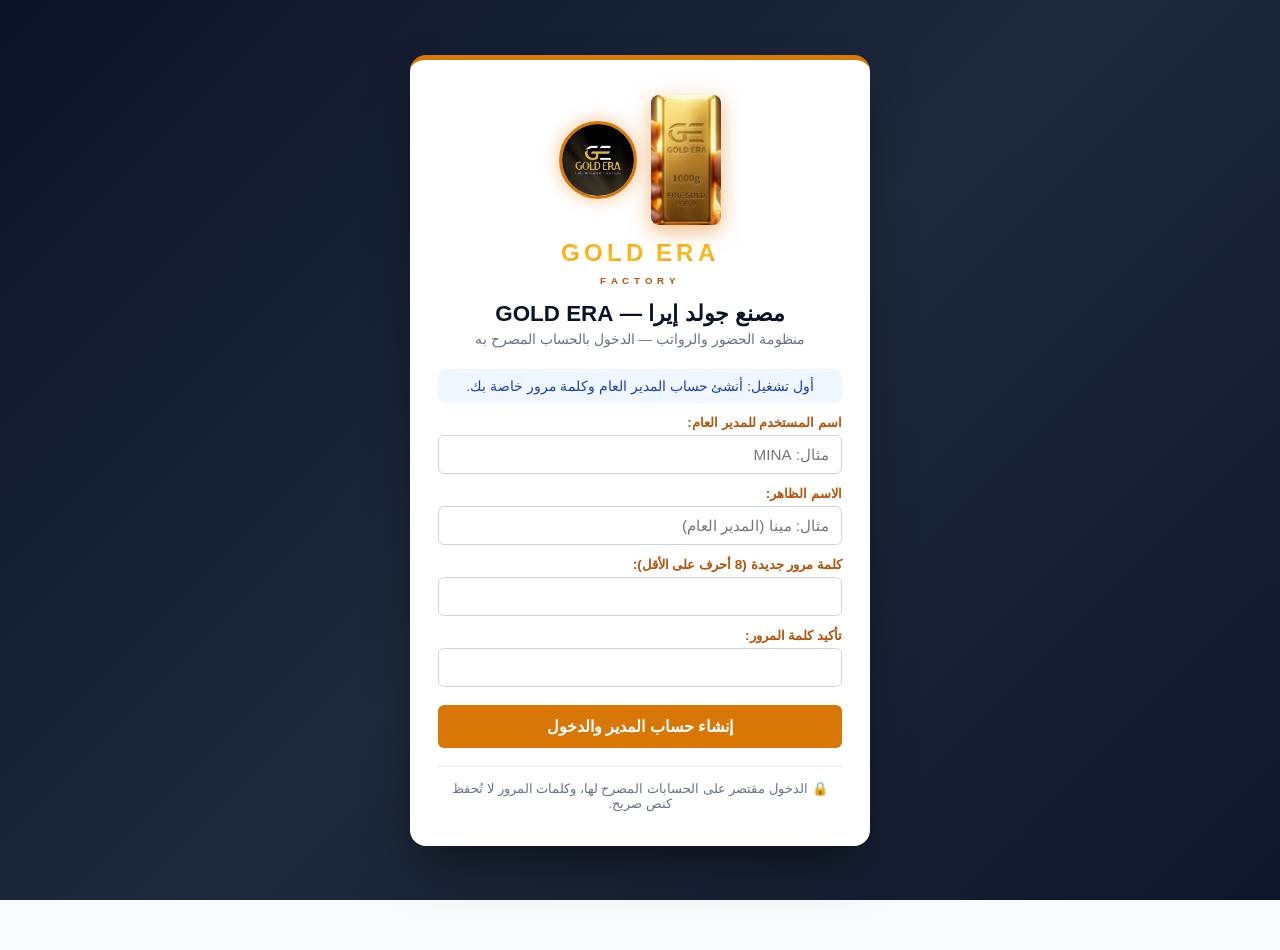
==== commit 47a65f8e: "Change 'Hello World' to 'Goodbye World'" ====
--- a/index.html
+++ b/index.html
@@ -1,10 +1,10 @@
-
-<link rel="icon" type="image/svg+xml" href="data:image/svg+xml,<svg xmlns='http://www.w3.org/2000/svg' viewBox='0 0 100 100'><rect width='100' height='100' rx='18' fill='%23b45309'/><rect x='5' y='5' width='90' height='90' rx='14' fill='%23d97706'/><text y='72' x='50' text-anchor='middle' font-size='62' font-family='Georgia,serif' font-weight='bold' fill='%23fff'>G</text></svg>"><!DOCTYPE html>
+<!DOCTYPE html>
 <html lang="ar" dir="rtl">
 <head>
 <meta charset="UTF-8">
 <meta name="viewport" content="width=device-width, initial-scale=1.0">
 <title>منظومة GOLD ERA — إدارة الحضور والرواتب</title>
+<link rel="icon" type="image/svg+xml" href="data:image/svg+xml,<svg xmlns='http://www.w3.org/2000/svg' viewBox='0 0 100 100'><rect width='100' height='100' rx='18' fill='%23b45309'/><rect x='5' y='5' width='90' height='90' rx='14' fill='%23d97706'/><text y='72' x='50' text-anchor='middle' font-size='62' font-family='Georgia,serif' font-weight='bold' fill='%23fff'>G</text></svg>">
 <script src="https://cdnjs.cloudflare.com/ajax/libs/xlsx/0.18.5/xlsx.full.min.js"></script>
 <style>
 :root {
@@ -140,50 +140,54 @@
 .brand-letter{display:inline-block;opacity:0;transform:translateX(-18px) scale(0.7);animation:letterIn 0.4s cubic-bezier(0.34,1.56,0.64,1) forwards}
 @keyframes letterIn{to{opacity:1;transform:translateX(0) scale(1)}}
 .letter-gold{background:linear-gradient(135deg,#f59e0b,#fbbf24,#d97706,#f59e0b);background-size:200% auto;-webkit-background-clip:text;-webkit-text-fill-color:transparent;background-clip:text}
+
+/* ===== إضافات التحديث ===== */
+.sync-indicator.offline { background:#7f1d1d; color:#fecaca; }
+.sync-indicator.offline .sync-pulse { background:#ef4444; animation:none; }
+.sync-indicator.local { background:#78350f; color:#fde68a; }
+.sync-indicator.local .sync-pulse { background:#f59e0b; animation:none; }
+.badge-leave { background:#e0f2fe; color:#075985; }
+.badge-warn { background:#ffedd5; color:#9a3412; }
+.kpi-card.purple { border-top-color:#7c3aed; }
+.settings-grid { display:grid; grid-template-columns:repeat(auto-fit,minmax(230px,1fr)); gap:14px; }
+.settings-grid label { font-size:0.84rem; font-weight:700; color:var(--primary); display:block; margin-bottom:5px; }
+.inline-form { display:flex; gap:10px; flex-wrap:wrap; align-items:flex-end; background:#f8fafc; border:1px solid var(--border); border-radius:10px; padding:14px; }
+.inline-form .form-group { flex:1; min-width:140px; }
+.inline-form .form-group label { color:var(--primary); }
+.status-select { padding:5px 8px; border-radius:6px; border:1px solid #cbd5e1; font-size:0.82rem; background:#fff; }
+.time-link { cursor:pointer; border-bottom:1px dashed #94a3b8; padding:1px 4px; }
+.bar-track { background:#e2e8f0; border-radius:6px; height:14px; min-width:120px; overflow:hidden; }
+.bar-fill { background:var(--gold); height:100%; border-radius:6px; }
+.two-col { display:grid; grid-template-columns:1fr 1fr; gap:20px; }
+.muted { color:var(--text-muted); font-size:0.82rem; }
+tfoot td { font-weight:800; background:#fef3c7; border-top:2px solid var(--gold); }
+.login-msg { font-size:0.85rem; margin-bottom:12px; padding:9px 12px; border-radius:8px; background:#eff6ff; color:#1e40af; }
+.login-msg.err { background:#fef2f2; color:#b91c1c; }
+
+/* قسيمة الراتب */
+.slip { border:2px solid #0b1329; border-radius:10px; padding:16px 18px; background:#fff; color:#0f172a; direction:rtl; page-break-inside:avoid; margin-bottom:14px; }
+.slip-head { display:flex; justify-content:space-between; align-items:center; border-bottom:3px solid #d97706; padding-bottom:8px; margin-bottom:10px; }
+.slip-head h3 { font-size:1.05rem; }
+.slip-meta { display:grid; grid-template-columns:1fr 1fr; gap:4px 16px; font-size:0.86rem; margin-bottom:10px; }
+.slip table { font-size:0.86rem; }
+.slip th { background:#1e293b; padding:6px 8px; }
+.slip td { padding:6px 8px; text-align:right; }
+.slip td.num { text-align:left; direction:ltr; font-weight:700; }
+.slip .net-row td { background:#fef3c7; font-size:1rem; font-weight:800; }
+.slip-sign { display:flex; justify-content:space-between; margin-top:22px; font-size:0.82rem; color:#475569; }
+#printArea { display:none; }
+@media print {
+  body.print-mode { background:#fff; padding:0; }
+  body.print-mode > *:not(#printArea) { display:none !important; }
+  body.print-mode #printArea { display:block; padding:10px; }
+}
+@media (max-width:800px) {
+  .two-col, .image-manager-grid { grid-template-columns:1fr; }
+  header { padding:0.8rem 1rem; }
+}
 </style>
 <script src="https://www.gstatic.com/firebasejs/9.22.0/firebase-app-compat.js"></script>
 <script src="https://www.gstatic.com/firebasejs/9.22.0/firebase-database-compat.js"></script>
-<script>
-const firebaseConfig = {
-  apiKey: "AIzaSyDaJNw4GTCuRxuKoTBMZ9rILISyKb6BHUU",
-  authDomain: "gold-era-2025.firebaseapp.com",
-  databaseURL: "https://gold-era-2025-default-rtdb.firebaseio.com",
-  projectId: "gold-era-2025",
-  storageBucket: "gold-era-2025.firebasestorage.app",
-  messagingSenderId: "256007736428",
-  appId: "1:256007736428:web:ed45b779a21b4aec4f1c49"
-};
-firebase.initializeApp(firebaseConfig);
-const fbdb = firebase.database();
-const FB_KEY = 'gold_era_factory';
-
-function saveToFirebase() {
-  fbdb.ref(FB_KEY).set({
-    employees:  EMPLOYEES_DATA,
-    attendance: attendanceLogs,
-    advances:   advances || {}
-  }).then(() => console.log('✅ Firebase saved'))
-    .catch(e => console.error('Firebase error:', e));
-}
-
-function startRealtimeSync() {
-  fbdb.ref(FB_KEY).on('value', snap => {
-    const data = snap.val();
-    if (!data || !data.employees || data.employees.length === 0) return;
-    // تحديث فقط إذا البيانات مختلفة
-    if (JSON.stringify(data.employees) === JSON.stringify(EMPLOYEES_DATA)) return;
-    EMPLOYEES_DATA.length = 0;
-    EMPLOYEES_DATA.push(...data.employees);
-    if (data.attendance) Object.assign(attendanceLogs, data.attendance);
-    if (data.advances)   Object.assign(advancesData, data.advances);
-    if (!document.getElementById('mainApp').classList.contains('hidden')) {
-      populateEmpSelect();
-      renderPayrollTable();
-      renderManageTable();
-    }
-  });
-}
-</script>
 </head>
 <body>
 
@@ -199,37 +203,44 @@
     <h2 class="login-title">مصنع جولد إيرا — GOLD ERA</h2>
     <p class="login-sub">منظومة الحضور والرواتب — الدخول بالحساب المصرح به</p>
 
-    <div class="auth-switch-tabs">
-      <button class="auth-tab-btn" id="btnAuthGmail" onclick="setAuthMethod('gmail')">📧 الدخول بـ Gmail</button>
-      <button class="auth-tab-btn active" id="btnAuthAdmin" onclick="setAuthMethod('admin')">👑 دخول المدير العام</button>
-    </div>
-
-    <div id="gmailLoginForm" class="hidden">
+    <div id="loginMsg" class="login-msg">⏳ جاري تحميل البيانات…</div>
+
+    <!-- تسجيل الدخول -->
+    <div id="loginForm">
       <div class="form-group" style="margin-bottom:15px;">
-        <label>البريد الإلكتروني:</label>
-        <input type="email" id="loginGmailInput" class="form-control" placeholder="name@gmail.com">
+        <label>اسم المستخدم أو البريد الإلكتروني:</label>
+        <input type="text" id="loginIdInput" class="form-control" placeholder="اسم المستخدم أو name@gmail.com" autocomplete="username">
       </div>
       <div class="form-group" style="margin-bottom:20px;">
         <label>كلمة المرور:</label>
-        <input type="password" id="loginGmailPass" class="form-control" placeholder="••••••••">
-      </div>
-      <button class="btn btn-gold" style="width:100%;padding:12px;font-size:1rem;" onclick="handleGmailLogin()">تسجيل الدخول بالـ Gmail</button>
-    </div>
-
-    <div id="adminLoginForm">
-      <div class="form-group" style="margin-bottom:15px;">
-        <label>اسم المستخدم:</label>
-        <input type="text" id="adminUserInput" class="form-control" placeholder="اسم المستخدم">
-      </div>
-      <div class="form-group" style="margin-bottom:20px;">
-        <label>كلمة المرور:</label>
-        <input type="password" id="adminPassInput" class="form-control" placeholder="••••••••">
-      </div>
-      <button class="btn btn-gold" style="width:100%;padding:12px;font-size:1rem;" onclick="handleAdminLogin()">دخول المدير العام</button>
+        <input type="password" id="loginPassInput" class="form-control" placeholder="••••••••" autocomplete="current-password">
+      </div>
+      <button class="btn btn-gold" id="loginBtn" style="width:100%;padding:12px;font-size:1rem;" onclick="handleLogin()" disabled>تسجيل الدخول</button>
+    </div>
+
+    <!-- إنشاء حساب المدير (أول تشغيل فقط) -->
+    <div id="setupForm" class="hidden">
+      <div class="form-group" style="margin-bottom:12px;">
+        <label>اسم المستخدم للمدير العام:</label>
+        <input type="text" id="setupUser" class="form-control" placeholder="مثال: MINA">
+      </div>
+      <div class="form-group" style="margin-bottom:12px;">
+        <label>الاسم الظاهر:</label>
+        <input type="text" id="setupName" class="form-control" placeholder="مثال: مينا (المدير العام)">
+      </div>
+      <div class="form-group" style="margin-bottom:12px;">
+        <label>كلمة مرور جديدة (8 أحرف على الأقل):</label>
+        <input type="password" id="setupPass" class="form-control" autocomplete="new-password">
+      </div>
+      <div class="form-group" style="margin-bottom:18px;">
+        <label>تأكيد كلمة المرور:</label>
+        <input type="password" id="setupPass2" class="form-control" autocomplete="new-password">
+      </div>
+      <button class="btn btn-gold" style="width:100%;padding:12px;font-size:1rem;" onclick="handleSetupAdmin()">إنشاء حساب المدير والدخول</button>
     </div>
 
     <div style="margin-top:18px;padding-top:14px;border-top:1px solid var(--border);font-size:0.82rem;color:#64748b;text-align:center;">
-      🔒 <strong>منظومة مشفرة وآمنة:</strong> الدخول مقتصر على الحسابات المصرح لها مسبقاً.
+      🔒 الدخول مقتصر على الحسابات المصرح لها، وكلمات المرور لا تُحفظ كنص صريح.
     </div>
   </div>
 </div>
@@ -239,10 +250,7 @@
   <header>
     <div class="brand">
       <img src="[data-uri]" alt="GOLD ERA"
-        style="width:52px;height:52px;border-radius:10px;object-fit:contain;
-               background:linear-gradient(135deg,#1a1a2e,#16213e);
-               padding:4px;
-               box-shadow:0 2px 12px rgba(217,119,6,0.4);">
+        style="width:52px;height:52px;border-radius:10px;object-fit:contain;background:linear-gradient(135deg,#1a1a2e,#16213e);padding:4px;box-shadow:0 2px 12px rgba(217,119,6,0.4);">
       <div>
         <div id="innerBrandAnim" style="font-size:1.4rem;font-weight:900;letter-spacing:0.16em;direction:ltr;display:flex;align-items:center;min-height:1.7rem;"></div>
         <div id="innerFactoryAnim" style="font-size:0.65rem;font-weight:800;letter-spacing:0.45em;color:rgba(217,119,6,0.8);direction:ltr;display:flex;align-items:center;"></div>
@@ -250,27 +258,30 @@
     </div>
 
     <div style="display:flex;align-items:center;gap:12px;flex-wrap:wrap;">
-      <div class="sync-indicator">
+      <div class="sync-indicator local" id="syncIndicator">
         <div class="sync-pulse"></div>
-        <span>متزامن</span>
+        <span id="syncText">جاري الاتصال…</span>
       </div>
       <div class="header-user-badge">
         <div class="user-avatar" id="currentAvatar">م</div>
         <div>
-          <div style="font-weight:bold;font-size:0.88rem;" id="currentUserNameDisplay">مينا</div>
-          <div style="font-size:0.75rem;color:#cbd5e1;" id="currentUserRoleDisplay">المدير العام</div>
-        </div>
-      </div>
+          <div style="font-weight:bold;font-size:0.88rem;" id="currentUserNameDisplay"></div>
+          <div style="font-size:0.75rem;color:#cbd5e1;" id="currentUserRoleDisplay"></div>
+        </div>
+      </div>
+      <button class="btn btn-secondary btn-sm" onclick="openPasswordModal(false)">🔑 كلمة المرور</button>
       <button class="btn btn-secondary btn-sm" onclick="handleLogout()">🚪 خروج</button>
     </div>
 
     <div class="nav-tabs" id="mainNavTabs" style="width:100%;margin-top:10px;">
       <button class="tab-btn" id="btn-tab-dashboard" onclick="switchTab('dashboard')">🔍 الاستعلام الفردي</button>
       <button class="tab-btn" id="btn-tab-payroll" onclick="switchTab('payroll')">📊 مسير الرواتب</button>
+      <button class="tab-btn" id="btn-tab-insights" onclick="switchTab('insights')">📈 لوحة الإدارة</button>
       <button class="tab-btn" id="btn-tab-manage" onclick="switchTab('manage')">👥 إدارة العمال</button>
-      <button class="tab-btn" id="btn-tab-upload-archive" onclick="switchTab('upload-archive')">📷 رفع الكشف</button>
+      <button class="tab-btn" id="btn-tab-upload-archive" onclick="switchTab('upload-archive')">📷 الكشف وإقفال الأسبوع</button>
       <button class="tab-btn" id="btn-tab-history" onclick="switchTab('history')">📁 الأرشيف</button>
       <button class="tab-btn" id="btn-tab-users" onclick="switchTab('users')">🔐 المستخدمون</button>
+      <button class="tab-btn" id="btn-tab-audit" onclick="switchTab('audit')">🧾 سجل التعديلات</button>
     </div>
   </header>
 
@@ -281,12 +292,14 @@
       <div class="card">
         <div class="card-header">
           <h2>🔍 الاستعلام عن العامل</h2>
-          <div style="display:flex;gap:10px;">
+          <div style="display:flex;gap:10px;flex-wrap:wrap;">
+            <button class="btn btn-success" onclick="openSlipForCurrent()">🧾 قسيمة الراتب</button>
+            <button class="btn edit-only-btn" onclick="openAdvancesForCurrent()">💰 السلف</button>
             <button class="btn btn-gold admin-only-btn" onclick="openEditCurrentEmp()">✏️ تعديل بيانات العامل</button>
             <button class="btn btn-secondary" onclick="window.print()">🖨️ طباعة</button>
           </div>
         </div>
-        <div class="policy-banner">⚡ <strong>قاعدة الحساب:</strong> ساعة تأخير = خصم ساعتين | ساعة إضافي = استحقاق ساعتين</div>
+        <div class="policy-banner" id="policyBanner1"></div>
         <div class="search-grid">
           <div class="form-group">
             <label>اختر العامل:</label>
@@ -314,13 +327,42 @@
           <div class="kpi-card danger"><div class="kpi-title">ساعات التأخير</div><div class="kpi-val" id="kpiLateHours" style="color:var(--danger);">0 س</div><div class="kpi-sub" id="kpiLatePenalty">خصم: 0 ج.م</div></div>
           <div class="kpi-card success"><div class="kpi-title">ساعات الإضافي</div><div class="kpi-val" id="kpiOvertimeHours" style="color:var(--success);">0 س</div><div class="kpi-sub" id="kpiOtBonus">+0 ج.م</div></div>
           <div class="kpi-card"><div class="kpi-title">أيام الغياب</div><div class="kpi-val" id="kpiAbsenceDays">0 يوم</div><div class="kpi-sub" id="kpiAbsDeduction">خصم: 0 ج.م</div></div>
-          <div class="kpi-card gold"><div class="kpi-title">صافي الراتب</div><div class="kpi-val" id="kpiNetPay" style="color:var(--gold-dark);">0 ج.م</div></div>
+          <div class="kpi-card purple"><div class="kpi-title">حوافز / جزاءات</div><div class="kpi-val" id="kpiAdj">0</div><div class="kpi-sub" id="kpiAdjSub"></div></div>
+          <div class="kpi-card danger"><div class="kpi-title">خصم السلف هذا الأسبوع</div><div class="kpi-val" id="kpiAdv">0 ج.م</div><div class="kpi-sub" id="kpiAdvSub"></div></div>
+          <div class="kpi-card gold"><div class="kpi-title">صافي الراتب</div><div class="kpi-val" id="kpiNetPay" style="color:var(--gold-dark);">0 ج.م</div><div class="kpi-sub" id="kpiNetSub"></div></div>
         </div>
         <div class="table-responsive">
           <table>
-            <thead><tr><th>اليوم</th><th>الحضور</th><th>الانصراف</th><th>الحالة</th><th>ساعات العمل</th><th>الساعات المقررة</th><th>التأخير (×2 خصم)</th><th>الإضافي (×2 استحقاق)</th><th>ملاحظات</th></tr></thead>
+            <thead><tr><th>اليوم</th><th>الحضور</th><th>الانصراف</th><th>الحالة</th><th>ساعات العمل (س:د)</th><th>الساعات المقررة</th><th>التأخير (س:د)</th><th>الإضافي (س:د)</th><th>ملاحظات</th></tr></thead>
             <tbody id="attendanceTbody"></tbody>
           </table>
+        </div>
+        <p class="muted edit-only-btn" style="margin-top:8px;">انقر على وقت الحضور أو الانصراف لتعديله، وغيّر الحالة من القائمة (غياب، إجازة بإذن، إجازة رسمية). تسجيل وقت يوم الأحد يُحتسب عملاً في الإجازة الأسبوعية.</p>
+      </div>
+
+      <div class="two-col">
+        <div class="card">
+          <div class="card-header"><h2>🎁 حوافز وجزاءات الأسبوع</h2></div>
+          <div class="inline-form edit-only-btn" style="margin-bottom:14px;">
+            <div class="form-group">
+              <label>النوع:</label>
+              <select id="adjType" class="form-control"><option value="bonus">حافز (+)</option><option value="penalty">جزاء (−)</option></select>
+            </div>
+            <div class="form-group">
+              <label>المبلغ (ج.م):</label>
+              <input type="number" id="adjAmount" class="form-control" min="1" placeholder="0">
+            </div>
+            <div class="form-group" style="flex:2;">
+              <label>السبب:</label>
+              <input type="text" id="adjNote" class="form-control" placeholder="سبب الحافز أو الجزاء">
+            </div>
+            <button class="btn btn-success" onclick="addAdjustment()">➕ إضافة</button>
+          </div>
+          <div id="adjList"></div>
+        </div>
+        <div class="card">
+          <div class="card-header"><h2>📒 كشف حساب العامل</h2></div>
+          <div id="statementBox"></div>
         </div>
       </div>
     </div>
@@ -330,36 +372,92 @@
       <div class="card">
         <div class="card-header">
           <h2>📊 كشف مسير الرواتب الأسبوعي</h2>
-          <div style="display:flex;gap:10px;">
-            <input type="text" id="payrollSearch" placeholder="بحث باسم أو كود..." class="form-control" style="width:250px;" oninput="filterPayrollTable()">
-            <button class="btn btn-gold" onclick="exportToCSV()">📥 تصدير Excel</button>
+          <div style="display:flex;gap:10px;flex-wrap:wrap;">
+            <input type="text" id="payrollSearch" placeholder="بحث باسم أو كود..." class="form-control" style="width:230px;" oninput="filterPayrollTable()">
+            <button class="btn btn-gold" onclick="exportToExcel()">📥 تصدير Excel</button>
+            <button class="btn btn-secondary" onclick="printAllSlips()">🖨️ طباعة كل القسائم</button>
           </div>
         </div>
-        <div class="policy-banner">ℹ️ خصم التأخير (ساعتين لكل ساعة) | استحقاق الإضافي (ساعتين لكل ساعة)</div>
+        <div class="policy-banner" id="policyBanner2"></div>
+        <div id="payrollWarnings"></div>
         <div class="table-responsive">
           <table id="payrollMasterTable">
             <thead><tr>
-              <th>كود</th><th>الاسم</th><th>القسم</th><th>الراتب</th><th>سعر الساعة</th>
-              <th>غياب</th><th>تأخير (فعلي)</th><th>إضافي (فعلي)</th>
-              <th>خصم التأخير+غياب</th><th>مستحق إضافي</th>
-              <th style="color:#dc2626;">💰 سلف</th><th>صافي الراتب</th>
+              <th>كود</th><th>الاسم</th><th>القسم</th><th>الراتب</th>
+              <th>غياب</th><th>تأخير (س:د)</th><th>إضافي (س:د)</th>
+              <th>خصم تأخير+غياب</th><th>مستحق إضافي</th><th>حوافز</th><th>جزاءات</th>
+              <th>💰 خصم سلف</th><th>صافي الراتب</th><th>قسيمة</th>
             </tr></thead>
             <tbody id="payrollTbody"></tbody>
+            <tfoot id="payrollTfoot"></tfoot>
           </table>
         </div>
+        <p class="muted" style="margin-top:8px;">انقر على اسم العامل لفتح سجل السلف. خصم السلف = القسط الأسبوعي لكل سلفة، ويُرحَّل الباقي تلقائياً.</p>
+      </div>
+    </div>
+
+    <!-- TAB: INSIGHTS -->
+    <div id="tab-insights" class="hidden">
+      <div class="card">
+        <div class="card-header"><h2>📈 لوحة الإدارة — الأسبوع الحالي</h2></div>
+        <div class="kpi-grid" id="insKpis"></div>
+      </div>
+      <div class="two-col">
+        <div class="card">
+          <div class="card-header"><h2>⏰ الأكثر تأخيراً هذا الأسبوع</h2></div>
+          <div class="table-responsive"><table><thead><tr><th>العامل</th><th>ساعات التأخير</th><th>قيمة الخصم</th></tr></thead><tbody id="insLateTbody"></tbody></table></div>
+        </div>
+        <div class="card">
+          <div class="card-header"><h2>🚫 الأكثر غياباً هذا الأسبوع</h2></div>
+          <div class="table-responsive"><table><thead><tr><th>العامل</th><th>أيام الغياب</th><th>قيمة الخصم</th></tr></thead><tbody id="insAbsTbody"></tbody></table></div>
+        </div>
+      </div>
+      <div class="card">
+        <div class="card-header"><h2>📅 مقارنة الأسابيع المؤرشفة</h2></div>
+        <div class="table-responsive"><table><thead><tr><th>الأسبوع</th><th>التاريخ</th><th>عدد العمال</th><th>إجمالي الصافي</th><th style="width:30%;">مقارنة</th><th>غياب (يوم)</th><th>تأخير (س)</th><th>إضافي (س)</th></tr></thead><tbody id="insWeeksTbody"></tbody></table></div>
+      </div>
+      <div class="card">
+        <div class="card-header"><h2>💰 السلف القائمة</h2></div>
+        <div class="table-responsive"><table><thead><tr><th>العامل</th><th>إجمالي المتبقي</th><th>قسط هذا الأسبوع</th></tr></thead><tbody id="insAdvTbody"></tbody></table></div>
       </div>
     </div>
 
     <!-- TAB: MANAGE -->
     <div id="tab-manage" class="hidden">
       <div class="card">
-        <div class="card-header">
-          <h2>⚙️ إعدادات الرواتب</h2>
-        </div>
-        <label style="display:flex;align-items:center;gap:10px;cursor:pointer;font-size:0.95rem;">
-          <input type="checkbox" id="chkDeductAbsence" style="width:18px;height:18px;cursor:pointer;" onchange="onDeductAbsenceChange()">
-          <span>خصم أيام الغياب من صافي الراتب</span>
-        </label>
+        <div class="card-header"><h2>⚙️ إعدادات الرواتب</h2></div>
+        <div class="settings-grid">
+          <div>
+            <label style="display:flex;align-items:center;gap:10px;cursor:pointer;">
+              <input type="checkbox" id="chkDeductAbsence" class="setting-input" style="width:18px;height:18px;" onchange="onSettingsChange()">
+              <span>خصم أيام الغياب من الراتب</span>
+            </label>
+            <label style="display:flex;align-items:center;gap:10px;cursor:pointer;margin-top:10px;">
+              <input type="checkbox" id="chkSundayOt" class="setting-input" style="width:18px;height:18px;" onchange="onSettingsChange()">
+              <span>احتساب عمل يوم الأحد كساعات إضافي</span>
+            </label>
+          </div>
+          <div>
+            <label>فترة السماح للتأخير (بالدقائق):</label>
+            <input type="number" id="setGrace" class="form-control setting-input" min="0" max="120" onchange="onSettingsChange()">
+            <div class="muted">التأخير ضمن فترة السماح لا يُحتسب. 0 = بدون سماح.</div>
+          </div>
+          <div>
+            <label>معامل خصم التأخير (ساعة التأخير = ؟ ساعة):</label>
+            <input type="number" id="setLateMult" class="form-control setting-input" min="0" step="0.5" onchange="onSettingsChange()">
+          </div>
+          <div>
+            <label>معامل الإضافي (ساعة الإضافي = ؟ ساعة):</label>
+            <input type="number" id="setOtMult" class="form-control setting-input" min="0" step="0.5" onchange="onSettingsChange()">
+          </div>
+        </div>
+        <div class="inline-form admin-only-btn" style="margin-top:16px;">
+          <div class="form-group">
+            <label>تسجيل إجازة رسمية لكل العمال في يوم:</label>
+            <select id="holidayDaySelect" class="form-control"></select>
+          </div>
+          <button class="btn btn-gold" onclick="markOfficialHoliday()">🎉 تسجيل الإجازة الرسمية</button>
+        </div>
       </div>
       <div class="card">
         <div class="card-header">
@@ -381,10 +479,8 @@
     <!-- TAB: UPLOAD ARCHIVE -->
     <div id="tab-upload-archive" class="hidden">
       <div class="card">
-        <div class="card-header">
-          <h2>📊 استيراد الحضور من إكسيل</h2>
-        </div>
-        <div class="policy-banner">⚡ ارفع ملف الإكسيل وسيتم الحساب التلقائي لساعات العمل والتأخير والإضافي.</div>
+        <div class="card-header"><h2>📊 استيراد الحضور من إكسيل</h2></div>
+        <div class="policy-banner">⚡ ارفع ملف الإكسيل. الاسم المشتبه (مثل اسم مكرر) تختاره مرة واحدة ويُحفظ اختيارك للأسابيع القادمة.</div>
         <div id="excelDropZone" style="border:2px dashed #cbd5e1;border-radius:10px;padding:25px;text-align:center;background:#fafafa;cursor:pointer;">
           <p style="font-size:0.95rem;margin-bottom:10px;color:#475569;">📂 اسحب ملف الإكسيل هنا أو اضغط للاختيار</p>
           <input type="file" id="excelFileInput" accept=".xlsx,.xls" class="hidden" onchange="handleExcelFileChange(event)">
@@ -393,28 +489,27 @@
         <div id="excelLog" class="hidden" style="font-size:0.85rem;color:#64748b;max-height:130px;overflow:auto;background:#f8fafc;border-radius:8px;padding:10px;margin-top:12px;"></div>
         <div id="excelResultsBox" class="hidden" style="margin-top:18px;">
           <div class="kpi-grid">
-            <div class="kpi-card success"><div class="kpi-title">عمال مطابقون</div><div class="kpi-val" id="excelStMatched">0</div></div>
-            <div class="kpi-card danger"><div class="kpi-title">غير مطابقين</div><div class="kpi-val" id="excelStUnmatched">0</div></div>
-            <div class="kpi-card"><div class="kpi-title">أيام مقروءة</div><div class="kpi-val" id="excelStDays">0</div></div>
+            <div class="kpi-card success"><div class="kpi-title">مطابقة مؤكدة</div><div class="kpi-val" id="excelStMatched">0</div></div>
+            <div class="kpi-card danger"><div class="kpi-title">تحتاج اختيارك</div><div class="kpi-val" id="excelStPending">0</div></div>
+            <div class="kpi-card"><div class="kpi-title">أسماء جديدة</div><div class="kpi-val" id="excelStNew">0</div></div>
           </div>
-          <div class="table-responsive" style="max-height:380px;">
+          <div class="table-responsive" style="max-height:460px;">
             <table>
-              <thead><tr><th>العامل (نوع المطابقة)</th><th>اليوم</th><th>حضور</th><th>انصراف</th><th>ساعات</th><th>تأخير</th><th>إضافي</th><th>الحالة</th></tr></thead>
+              <thead><tr><th>الاسم في الإكسيل</th><th>العامل في النظام</th><th>المطابقة</th><th>حضور</th><th>غياب</th><th>تأخير (س:د)</th><th>إضافي (س:د)</th></tr></thead>
               <tbody id="excelPreviewTbody"></tbody>
             </table>
           </div>
+          <div id="excelReview"></div>
           <div style="margin-top:15px;">
             <button class="btn btn-success" onclick="applyExcelImport()" style="padding:12px 22px;font-size:1rem;">✅ اعتماد وتحديث الحضور</button>
           </div>
         </div>
       </div>
       <div class="card">
-        <div class="card-header">
-          <h2>📷 رفع صورة كشف الحضور</h2>
-        </div>
+        <div class="card-header"><h2>📷 صورة الكشف وإقفال الأسبوع</h2></div>
         <div class="image-manager-grid">
           <div>
-            <h3 style="margin-bottom:12px;font-size:1.05rem;color:var(--primary);">صورة الكشف:</h3>
+            <h3 style="margin-bottom:12px;font-size:1.05rem;color:var(--primary);">صورة الكشف (تُحفظ مع الأرشيف):</h3>
             <div class="image-preview-box" id="imgBox">
               <p id="imgPlaceholder" style="color:#94a3b8;font-size:0.95rem;text-align:center;">📷 اضغط لاختيار صورة كشف الحضور</p>
               <img id="uploadedImg" class="hidden" src="" alt="كشف الحضور">
@@ -426,15 +521,18 @@
             </div>
           </div>
           <div>
-            <h3 style="margin-bottom:12px;font-size:1.05rem;color:var(--primary);">الأرشفة:</h3>
+            <h3 style="margin-bottom:12px;font-size:1.05rem;color:var(--primary);">إقفال الأسبوع:</h3>
             <div style="background:#f1f5f9;padding:20px;border-radius:10px;border:1px solid var(--border);">
               <div class="form-group" style="margin-bottom:15px;">
                 <label>اسم الأسبوع:</label>
-                <input type="text" id="archiveWeekTitle" value="أسبوع سبتمبر 2026" class="form-control">
+                <input type="text" id="archiveWeekTitle" class="form-control">
               </div>
-              <div style="display:flex;flex-direction:column;gap:12px;margin-top:15px;">
-                <button class="btn btn-success" onclick="archiveCurrentWeek()" style="padding:12px;">📁 أرشفة الأسبوع الحالي</button>
-                <button class="btn btn-danger admin-only-btn" onclick="resetWeekAttendance()" style="padding:12px;">🔄 تصفير للأسبوع الجديد</button>
+              <div class="muted" style="margin-bottom:12px;line-height:1.7;">
+                الإقفال يقوم بالآتي دفعة واحدة: حفظ نسخة احتياطية على جهازك، أرشفة الرواتب مع صورة الكشف، خصم أقساط السلف من أرصدتها، ترحيل أي دين، ثم بدء أسبوع جديد.
+              </div>
+              <div style="display:flex;flex-direction:column;gap:12px;">
+                <button class="btn btn-success admin-only-btn" onclick="closeWeek()" style="padding:12px;">📁 إقفال الأسبوع وبدء أسبوع جديد</button>
+                <button class="btn btn-danger admin-only-btn" onclick="resetWeekAttendance()" style="padding:12px;">🔄 تصفير الحضور بدون أرشفة</button>
               </div>
             </div>
           </div>
@@ -446,12 +544,24 @@
     <div id="tab-history" class="hidden">
       <div class="card">
         <div class="card-header">
-          <h2>📁 سجل الأرشيف التاريخي</h2>
-          <button class="btn btn-danger admin-only-btn" onclick="clearArchiveHistory()">🗑️ مسح الأرشيف</button>
+          <h2>📁 الأسابيع المؤرشفة</h2>
+          <button class="btn btn-danger admin-only-btn" onclick="clearArchiveHistory()">🗑️ مسح كل الأرشيف</button>
         </div>
         <div class="table-responsive">
           <table>
-            <thead><tr><th>الأسبوع</th><th>تاريخ الأرشفة</th><th>الكود</th><th>الاسم</th><th>القسم</th><th>الراتب</th><th>غياب</th><th>تأخير</th><th>إضافي</th><th>صافي</th><th>الحالة</th></tr></thead>
+            <thead><tr><th>الأسبوع</th><th>تاريخ الإقفال</th><th>بواسطة</th><th>عدد العمال</th><th>إجمالي الصافي</th><th>إجراءات</th></tr></thead>
+            <tbody id="weeksTbody"></tbody>
+          </table>
+        </div>
+      </div>
+      <div class="card">
+        <div class="card-header">
+          <h2>📋 تفاصيل الأرشيف</h2>
+          <select id="historyWeekFilter" class="form-control" style="max-width:320px;" onchange="renderArchiveRows()"></select>
+        </div>
+        <div class="table-responsive">
+          <table>
+            <thead><tr><th>الأسبوع</th><th>الكود</th><th>الاسم</th><th>القسم</th><th>الراتب</th><th>غياب</th><th>تأخير</th><th>إضافي</th><th>حوافز</th><th>جزاءات</th><th>خصم سلف</th><th>صافي</th><th>قسيمة</th></tr></thead>
             <tbody id="historyTbody"></tbody>
           </table>
         </div>
@@ -462,24 +572,40 @@
     <div id="tab-users" class="hidden">
       <div class="card">
         <div class="card-header">
-          <h2>🔐 إدارة مستخدمي Gmail والصلاحيات</h2>
-          <button class="btn btn-gold" onclick="openAddUserModal()">➕ إضافة مستخدم Gmail</button>
+          <h2>🔐 إدارة المستخدمين والصلاحيات</h2>
+          <button class="btn btn-gold" onclick="openAddUserModal()">➕ إضافة مستخدم</button>
         </div>
         <div class="sync-box">
           <div>
             <strong style="color:#166534;font-size:1.05rem;display:block;margin-bottom:4px;">📡 تزامن لحظي بين كل الأجهزة</strong>
-            <span style="font-size:0.85rem;color:#1e3a8a;">كل تعديل يُحفظ فوراً.</span>
+            <span style="font-size:0.85rem;color:#1e3a8a;">العمال والحضور والسلف والمستخدمون والأرشيف والإعدادات تُحفظ على السحابة فور تعديلها.</span>
           </div>
           <div style="display:flex;gap:8px;">
             <button class="btn btn-success" onclick="exportSystemBackup()">💾 نسخة احتياطية</button>
             <input type="file" id="backupFileInput" accept=".json" class="hidden" onchange="importSystemBackup(event)">
-            <button class="btn btn-secondary" onclick="document.getElementById('backupFileInput').click()">📥 استيراد نسخة</button>
+            <button class="btn btn-secondary admin-only-btn" onclick="document.getElementById('backupFileInput').click()">📥 استيراد نسخة</button>
           </div>
         </div>
         <div class="table-responsive">
           <table>
-            <thead><tr><th>Gmail</th><th>الاسم</th><th>الصفحات المصرح بها</th><th>الصلاحية</th><th>الحالة</th><th>إجراءات</th></tr></thead>
+            <thead><tr><th>المستخدم</th><th>الاسم</th><th>الصفحات المصرح بها</th><th>الصلاحية</th><th>الحالة</th><th>إجراءات</th></tr></thead>
             <tbody id="usersTbody"></tbody>
+          </table>
+        </div>
+      </div>
+    </div>
+
+    <!-- TAB: AUDIT -->
+    <div id="tab-audit" class="hidden">
+      <div class="card">
+        <div class="card-header">
+          <h2>🧾 سجل التعديلات</h2>
+          <input type="text" id="auditSearch" placeholder="بحث في السجل..." class="form-control" style="max-width:260px;" oninput="renderAudit()">
+        </div>
+        <div class="table-responsive">
+          <table>
+            <thead><tr><th>الوقت</th><th>المستخدم</th><th>الإجراء</th><th>التفاصيل</th></tr></thead>
+            <tbody id="auditTbody"></tbody>
           </table>
         </div>
       </div>
@@ -496,7 +622,7 @@
       <button style="background:none;border:none;font-size:1.3rem;cursor:pointer;" onclick="closeEmpModal()">✕</button>
     </div>
     <div>
-      <input type="hidden" id="modalEmpOriginalName">
+      <input type="hidden" id="modalEmpOriginalCode">
       <div class="form-group" style="margin-bottom:12px;">
         <label>كود العامل:</label>
         <input type="text" id="modalEmpCode" class="form-control" placeholder="مثال: EMP-150">
@@ -507,15 +633,30 @@
       </div>
       <div class="form-group" style="margin-bottom:12px;">
         <label>القسم:</label>
-        <select id="modalEmpCategory" class="form-control">
+        <select id="modalEmpCategory" class="form-control" onchange="onEmpCategoryChange()">
           <option value="شباب">شباب (08:00 ص - 08:00 م | 12 ساعة)</option>
           <option value="بنات">بنات (09:00 ص - 07:00 م | 10 ساعات)</option>
         </select>
       </div>
+      <div style="display:grid;grid-template-columns:1fr 1fr;gap:10px;margin-bottom:12px;">
+        <div class="form-group">
+          <label>بداية وردية خاصة (اختياري):</label>
+          <input type="time" id="modalEmpShiftStart" class="form-control">
+        </div>
+        <div class="form-group">
+          <label>نهاية وردية خاصة (اختياري):</label>
+          <input type="time" id="modalEmpShiftEnd" class="form-control">
+        </div>
+      </div>
+      <div class="muted" style="margin-bottom:12px;">اترك الوردية الخاصة فارغة لاستخدام وردية القسم.</div>
       <div class="form-group" style="margin-bottom:12px;">
         <label>الراتب الأسبوعي (ج.م):</label>
         <input type="number" id="modalEmpSalary" class="form-control" placeholder="مثال: 3500" min="1">
       </div>
+      <div class="form-group" style="margin-bottom:12px;">
+        <label>رقم واتساب (اختياري — لإرسال القسيمة):</label>
+        <input type="tel" id="modalEmpPhone" class="form-control" placeholder="01xxxxxxxxx" style="direction:ltr;text-align:right;">
+      </div>
     </div>
     <div class="modal-footer">
       <button class="btn btn-secondary" onclick="closeEmpModal()">إلغاء</button>
@@ -524,42 +665,99 @@
   </div>
 </div>
 
-<!-- MODAL: ADD USER -->
+<!-- MODAL: ADD/EDIT USER -->
 <div id="userModal" class="modal-overlay">
   <div class="modal-box">
     <div class="modal-header">
-      <h3 style="color:var(--primary);">إضافة مستخدم Gmail</h3>
+      <h3 id="userModalTitle" style="color:var(--primary);">إضافة مستخدم</h3>
       <button style="background:none;border:none;font-size:1.3rem;cursor:pointer;" onclick="closeUserModal()">✕</button>
     </div>
     <div>
+      <input type="hidden" id="modalUserId">
       <div class="form-group" style="margin-bottom:12px;">
-        <label>بريد Gmail:</label>
-        <input type="email" id="modalUserEmail" class="form-control" placeholder="user@gmail.com">
+        <label>البريد الإلكتروني أو اسم المستخدم:</label>
+        <input type="text" id="modalUserEmail" class="form-control" placeholder="user@gmail.com">
       </div>
       <div class="form-group" style="margin-bottom:12px;">
         <label>اسم الشخص:</label>
         <input type="text" id="modalUserFullName" class="form-control" placeholder="الاسم">
       </div>
       <div class="form-group" style="margin-bottom:12px;">
-        <label>كلمة المرور:</label>
-        <input type="password" id="modalUserPass" class="form-control" placeholder="••••••••">
+        <label id="modalUserPassLabel">كلمة المرور (8 أحرف على الأقل):</label>
+        <input type="password" id="modalUserPass" class="form-control" autocomplete="new-password">
       </div>
       <div class="form-group" style="margin-bottom:14px;">
         <label>الصفحات المصرح بها:</label>
         <div class="checkbox-group-grid">
-          <label class="checkbox-item"><input type="checkbox" id="chk_dashboard" value="dashboard" checked><span>🔍 الاستعلام</span></label>
-          <label class="checkbox-item"><input type="checkbox" id="chk_payroll" value="payroll"><span>📊 الرواتب</span></label>
-          <label class="checkbox-item"><input type="checkbox" id="chk_upload" value="upload-archive"><span>📷 رفع الكشف</span></label>
-          <label class="checkbox-item"><input type="checkbox" id="chk_history" value="history"><span>📁 الأرشيف</span></label>
-          <label class="checkbox-item"><input type="checkbox" id="chk_manage" value="manage"><span>👥 إدارة العمال</span></label>
-          <label class="checkbox-item"><input type="checkbox" id="chk_users" value="users"><span>🔐 المستخدمون</span></label>
-        </div>
-      </div>
+          <label class="checkbox-item"><input type="checkbox" class="user-tab-chk" value="dashboard"><span>🔍 الاستعلام</span></label>
+          <label class="checkbox-item"><input type="checkbox" class="user-tab-chk" value="payroll"><span>📊 الرواتب</span></label>
+          <label class="checkbox-item"><input type="checkbox" class="user-tab-chk" value="insights"><span>📈 لوحة الإدارة</span></label>
+          <label class="checkbox-item"><input type="checkbox" class="user-tab-chk" value="upload-archive"><span>📷 رفع الكشف</span></label>
+          <label class="checkbox-item"><input type="checkbox" class="user-tab-chk" value="history"><span>📁 الأرشيف</span></label>
+          <label class="checkbox-item"><input type="checkbox" class="user-tab-chk" value="manage"><span>👥 إدارة العمال</span></label>
+          <label class="checkbox-item"><input type="checkbox" class="user-tab-chk" value="users"><span>🔐 المستخدمون (مدير)</span></label>
+        </div>
+      </div>
+      <label class="checkbox-item" style="margin-bottom:8px;">
+        <input type="checkbox" id="modalUserCanEdit"><span>السماح بتعديل الحضور والسلف والحوافز</span>
+      </label>
+      <label class="checkbox-item">
+        <input type="checkbox" id="modalUserActive" checked><span>الحساب نشط</span>
+      </label>
     </div>
     <div class="modal-footer">
       <button class="btn btn-secondary" onclick="closeUserModal()">إلغاء</button>
       <button class="btn btn-success" onclick="saveUserModal()">💾 حفظ المستخدم</button>
     </div>
+  </div>
+</div>
+
+<!-- MODAL: PASSWORD -->
+<div id="passModal" class="modal-overlay" style="z-index:10000;">
+  <div class="modal-box" style="max-width:420px;">
+    <div class="modal-header">
+      <h3 style="color:var(--primary);">🔑 تغيير كلمة المرور</h3>
+      <button id="passModalClose" style="background:none;border:none;font-size:1.3rem;cursor:pointer;" onclick="closePasswordModal()">✕</button>
+    </div>
+    <div id="passModalNote" class="login-msg hidden"></div>
+    <div class="form-group" style="margin-bottom:12px;">
+      <label>كلمة المرور الحالية:</label>
+      <input type="password" id="passOld" class="form-control" autocomplete="current-password">
+    </div>
+    <div class="form-group" style="margin-bottom:12px;">
+      <label>كلمة المرور الجديدة (8 أحرف على الأقل):</label>
+      <input type="password" id="passNew" class="form-control" autocomplete="new-password">
+    </div>
+    <div class="form-group" style="margin-bottom:12px;">
+      <label>تأكيد كلمة المرور الجديدة:</label>
+      <input type="password" id="passNew2" class="form-control" autocomplete="new-password">
+    </div>
+    <div class="modal-footer">
+      <button class="btn btn-success" onclick="savePassword()">💾 حفظ</button>
+    </div>
+  </div>
+</div>
+
+<!-- MODAL: PAYSLIP -->
+<div id="slipModal" class="modal-overlay">
+  <div class="modal-box" style="max-width:620px;">
+    <div class="modal-header">
+      <h3 style="color:var(--primary);">🧾 قسيمة الراتب</h3>
+      <button style="background:none;border:none;font-size:1.3rem;cursor:pointer;" onclick="closeSlipModal()">✕</button>
+    </div>
+    <div id="slipBody"></div>
+    <div class="modal-footer">
+      <button class="btn btn-secondary" onclick="closeSlipModal()">إغلاق</button>
+      <button class="btn btn-success" onclick="shareSlipWhatsApp()">🟢 إرسال واتساب</button>
+      <button class="btn btn-gold" onclick="printSlip()">🖨️ طباعة / حفظ PDF</button>
+    </div>
+  </div>
+</div>
+
+<!-- MODAL: IMAGE VIEW -->
+<div id="imgModal" class="modal-overlay" onclick="this.style.display='none'">
+  <div class="modal-box" style="max-width:900px;text-align:center;">
+    <img id="imgModalImg" src="" alt="صورة الكشف" style="max-width:100%;border-radius:8px;">
   </div>
 </div>
 
@@ -570,34 +768,116 @@
       <h3 style="margin:0;color:#0f172a;">💰 سجل السلف - <span id="advModalEmpName"></span></h3>
       <button onclick="closeAdvancesModal()" style="background:none;border:none;font-size:22px;cursor:pointer;">✕</button>
     </div>
-    <div style="background:#fef2f2;border:1px solid #fecaca;border-radius:10px;padding:14px;margin-bottom:20px;text-align:center;">
-      <div style="color:#dc2626;font-size:13px;font-weight:600;">إجمالي السلف المتبقية</div>
-      <div id="advTotalRemaining" style="color:#dc2626;font-size:24px;font-weight:800;">0 ج.م</div>
-    </div>
-    <div style="background:#f0fdf4;border:1px solid #bbf7d0;border-radius:10px;padding:16px;margin-bottom:20px;">
+    <div style="display:grid;grid-template-columns:1fr 1fr;gap:10px;margin-bottom:20px;">
+      <div style="background:#fef2f2;border:1px solid #fecaca;border-radius:10px;padding:14px;text-align:center;">
+        <div style="color:#dc2626;font-size:13px;font-weight:600;">إجمالي المتبقي</div>
+        <div id="advTotalRemaining" style="color:#dc2626;font-size:22px;font-weight:800;">0 ج.م</div>
+      </div>
+      <div style="background:#fffbeb;border:1px solid #fde68a;border-radius:10px;padding:14px;text-align:center;">
+        <div style="color:#b45309;font-size:13px;font-weight:600;">يُخصم هذا الأسبوع</div>
+        <div id="advWeekDue" style="color:#b45309;font-size:22px;font-weight:800;">0 ج.م</div>
+      </div>
+    </div>
+    <div id="advAddBox" style="background:#f0fdf4;border:1px solid #bbf7d0;border-radius:10px;padding:16px;margin-bottom:20px;">
       <div style="font-weight:700;color:#15803d;margin-bottom:12px;">➕ تسجيل سلفة جديدة</div>
-      <div style="display:flex;gap:10px;margin-bottom:10px;">
-        <div style="flex:1;">
+      <div style="display:flex;gap:10px;margin-bottom:10px;flex-wrap:wrap;">
+        <div style="flex:1;min-width:110px;">
           <label style="font-size:12px;color:#64748b;display:block;margin-bottom:4px;">المبلغ (ج.م)</label>
           <input type="number" id="advAmount" placeholder="0" style="width:100%;padding:8px;border:1px solid #d1d5db;border-radius:8px;font-size:14px;box-sizing:border-box;">
         </div>
-        <div style="flex:2;">
+        <div style="flex:1;min-width:110px;">
+          <label style="font-size:12px;color:#64748b;display:block;margin-bottom:4px;">القسط الأسبوعي (ج.م)</label>
+          <input type="number" id="advInstallment" placeholder="فارغ = خصم كامل" style="width:100%;padding:8px;border:1px solid #d1d5db;border-radius:8px;font-size:14px;box-sizing:border-box;">
+        </div>
+        <div style="flex:2;min-width:150px;">
           <label style="font-size:12px;color:#64748b;display:block;margin-bottom:4px;">ملاحظة</label>
           <input type="text" id="advNote" placeholder="سبب السلفة..." style="width:100%;padding:8px;border:1px solid #d1d5db;border-radius:8px;font-size:14px;box-sizing:border-box;">
         </div>
       </div>
       <button onclick="addAdvance()" style="width:100%;background:#15803d;color:white;border:none;border-radius:8px;padding:10px;font-size:15px;font-weight:700;cursor:pointer;">✅ تسجيل السلفة</button>
     </div>
-    <div style="font-weight:700;color:#0f172a;margin-bottom:10px;">📋 السلف السابقة</div>
+    <div style="font-weight:700;color:#0f172a;margin-bottom:10px;">📋 السلف</div>
     <div id="advancesList"></div>
   </div>
 </div>
 
+<!-- مودال الأسماء الجديدة -->
+<div id="newNamesModal" style="display:none;position:fixed;top:0;left:0;width:100%;height:100%;background:rgba(11,19,41,0.75);z-index:9999;align-items:center;justify-content:center;">
+  <div style="background:#fff;border-radius:16px;width:95%;max-width:820px;max-height:90vh;display:flex;flex-direction:column;box-shadow:0 25px 50px rgba(0,0,0,0.4);direction:rtl;overflow:hidden;">
+    <div style="background:linear-gradient(135deg,#0b1329,#1e293b);color:#fff;padding:18px 22px;border-bottom:3px solid #d97706;flex-shrink:0;display:flex;justify-content:space-between;align-items:center;">
+      <div>
+        <h3 style="margin:0;font-size:1.1rem;font-weight:800;">🆕 أسماء جديدة غير موجودة في قاعدة البيانات</h3>
+        <p style="margin:4px 0 0;font-size:0.8rem;color:#94a3b8;">حدد القسم والراتب لكل عامل لإضافته تلقائياً مع بيانات حضوره</p>
+      </div>
+      <button onclick="closeNewNamesModal()" style="background:rgba(255,255,255,0.12);border:none;color:#fff;width:32px;height:32px;border-radius:50%;cursor:pointer;font-size:1.1rem;">✕</button>
+    </div>
+    <div style="background:#f8fafc;padding:10px 20px;border-bottom:1px solid #e2e8f0;display:flex;align-items:center;gap:10px;flex-wrap:wrap;flex-shrink:0;">
+      <span style="font-size:0.83rem;color:#64748b;font-weight:600;">⚡ تطبيق سريع على الكل:</span>
+      <select id="bulkCatNew" style="padding:5px 10px;border:1px solid #cbd5e1;border-radius:6px;font-size:0.83rem;">
+        <option value="">اختر القسم للكل</option>
+        <option value="شباب">👷 شباب</option>
+        <option value="بنات">👩 بنات</option>
+      </select>
+      <input type="text" inputmode="numeric" id="bulkSalNew" placeholder="مرتب موحد" style="padding:5px 10px;border:1px solid #cbd5e1;border-radius:6px;font-size:0.83rem;width:130px;">
+      <button onclick="applyBulkNew()" class="btn btn-gold btn-sm">✅ تطبيق</button>
+      <span style="margin-right:auto;font-size:0.8rem;color:#64748b;">جاهز: <strong id="readyCount" style="color:#15803d;">0</strong> / <span id="totalNewCount">0</span></span>
+    </div>
+    <div style="overflow-y:auto;flex:1;padding:14px 20px;">
+      <table style="width:100%;border-collapse:collapse;">
+        <thead>
+          <tr style="background:#1e293b;color:#fff;">
+            <th style="padding:9px;text-align:right;font-size:0.83rem;">#</th>
+            <th style="padding:9px;text-align:right;font-size:0.83rem;">الاسم</th>
+            <th style="padding:9px;text-align:center;font-size:0.83rem;">القسم</th>
+            <th style="padding:9px;text-align:center;font-size:0.83rem;">الراتب</th>
+            <th style="padding:9px;text-align:center;font-size:0.83rem;">الكود</th>
+            <th style="padding:9px;text-align:center;font-size:0.83rem;">إضافة؟</th>
+            <th style="padding:9px;text-align:center;font-size:0.83rem;">الحالة</th>
+          </tr>
+        </thead>
+        <tbody id="newNamesTbody"></tbody>
+      </table>
+    </div>
+    <div style="background:#f8fafc;padding:14px 20px;border-top:2px solid #e2e8f0;display:flex;justify-content:space-between;align-items:center;flex-shrink:0;">
+      <button onclick="closeNewNamesModal()" class="btn btn-secondary">تخطي</button>
+      <div style="display:flex;gap:10px;align-items:center;">
+        <span id="addSummaryNew" style="font-size:0.8rem;color:#64748b;"></span>
+        <button onclick="confirmAddNewEmployees()" class="btn btn-success" style="padding:10px 20px;">✅ إضافة العمال وتحديث النظام</button>
+      </div>
+    </div>
+  </div>
+</div>
+
 <div id="toast" class="notification"></div>
+<div id="printArea"></div>
 
 <script>
-// =============================================
-// ===== قاعدة بيانات العمال الأساسية =====
+'use strict';
+// =============================================
+// ===== الاتصال بالسحابة (Firebase) =====
+// =============================================
+const firebaseConfig = {
+  apiKey: "AIzaSyDaJNw4GTCuRxuKoTBMZ9rILISyKb6BHUU",
+  authDomain: "gold-era-2025.firebaseapp.com",
+  databaseURL: "https://gold-era-2025-default-rtdb.firebaseio.com",
+  projectId: "gold-era-2025",
+  storageBucket: "gold-era-2025.firebasestorage.app",
+  messagingSenderId: "256007736428",
+  appId: "1:256007736428:web:ed45b779a21b4aec4f1c49"
+};
+const ROOT       = 'gold_era_v2';        // الهيكل الجديد (كل جزء يُحفظ منفرداً)
+const OLD_ROOT   = 'gold_era_factory';   // بيانات النسخة السابقة — تُقرأ مرة واحدة ولا تُمس
+const FILES_ROOT = 'gold_era_v2_files';  // صور الكشوف وتفاصيل الأسابيع (تُحمَّل عند الطلب)
+const CACHE_KEY  = 'gold_era_v2_cache';
+const IMG_CACHE_KEY = 'gold_era_v2_img_current';
+
+let fbdb = null;
+try {
+  if (window.firebase) { firebase.initializeApp(firebaseConfig); fbdb = firebase.database(); }
+} catch (e) { console.error('Firebase init error:', e); }
+
+// =============================================
+// ===== بيانات أولية وثوابت =====
 // =============================================
 const INITIAL_EMPLOYEES = [
   {code:"EMP-101",name:"يونان صلاح",category:"شباب",salary:6500},
@@ -650,1456 +930,1903 @@
 ];
 
 const DAYS = ['الاحد','الاثنين','الثلاثاء','الاربعاء','الخميس','الجمعة','السبت'];
+const WEEK_OFF_DAY = 'الاحد';
+const ST = { PRESENT:'حاضر', ABSENT:'غياب', WEEKOFF:'إجازة أسبوعية', OFFICIAL:'إجازة رسمية', LEAVE:'إجازة بإذن', PENDING:'في الانتظار' };
+const ALL_TABS = ['dashboard','payroll','insights','manage','upload-archive','history','users','audit'];
+const TAB_LABELS = { dashboard:'الاستعلام', payroll:'الرواتب', insights:'لوحة الإدارة', manage:'إدارة العمال',
+  'upload-archive':'رفع الكشف', history:'الأرشيف', users:'المستخدمون', audit:'سجل التعديلات' };
+const DEFAULT_SETTINGS = { deductAbsence:true, graceMinutes:0, lateMult:2, otMult:2, sundayAsOvertime:true };
+const MIN_PASS = 8;
 
 // =============================================
 // ===== الحالة الكاملة للتطبيق =====
 // =============================================
-let EMPLOYEES_DATA = [];
-let attendanceLogs = {};
-let USERS_DATA = [];
-let advancesData = {};
-let APP_SETTINGS = { deductAbsence: true };
+let EMPLOYEES = [];   // [{code,name,category,salary,shiftStart,shiftEnd,phone,order}]
+let ATT = {};         // code -> 7 أيام [{day,inTime,outTime,status,note}]
+let ADJ = {};         // code -> [{id,type,amount,note,date,by}]
+let ADV = {};         // code -> [{id,amount,remaining,installment,date,note,kind,payments}]
+let USERS = [];       // [{id,email,username,name,role,allowedTabs,canEdit,status,salt,hash,mustChange}]
+let ARCHIVE = {};     // weekId -> {id,title,date,closedAt,closedBy,hasImage,totals,rows}
+let AUDIT = [];
+let ALIASES = {};     // اختيارات مطابقة أسماء الإكسيل المحفوظة: مفتاح الاسم -> كود العامل
+let SETTINGS = Object.assign({}, DEFAULT_SETTINGS);
 let currentUser = null;
-let EXCEL_PARSED_RESULT = null;
-
-// =============================================
-// ===== تحميل وحفظ البيانات =====
-// =============================================
-function loadFromStorage() {
+let currentTab = 'dashboard';
+let dataReady = false;
+let appInited = false;
+let CURRENT_IMAGE = '';
+let EXCEL_RESULTS = null;
+let CURRENT_SLIP = null;
+let loginFails = 0, loginLockUntil = 0;
+
+// =============================================
+// ===== أدوات عامة =====
+// =============================================
+function $(id) { return document.getElementById(id); }
+function esc(s) {
+  return String(s == null ? '' : s).replace(/[&<>"']/g, c => ({'&':'&amp;','<':'&lt;','>':'&gt;','"':'&quot;',"'":'&#39;'}[c]));
+}
+function jsq(s) { return esc(JSON.stringify(String(s))); }   // قيمة آمنة داخل onclick
+function toArr(x) { if (!x) return []; return (Array.isArray(x) ? x : Object.values(x)).filter(v => v != null); }
+function clean(x) { return JSON.parse(JSON.stringify(x)); }
+function uid() { return Date.now().toString(36) + Math.random().toString(36).slice(2, 8); }
+function num(x) { const n = Number(x); return isFinite(n) ? n : 0; }
+function r2(x) { return Math.round(num(x) * 100) / 100; }
+function hm(h) { const m = Math.round(num(h) * 60); return Math.floor(m / 60) + ':' + String(m % 60).padStart(2, '0'); }   // 5.10 ساعة تُعرض 5:06
+function money(n) { return Math.round(num(n)).toLocaleString('en-US'); }
+function todayStr() { const d = new Date(); return d.getFullYear() + '-' + String(d.getMonth()+1).padStart(2,'0') + '-' + String(d.getDate()).padStart(2,'0'); }
+function nowStamp() { const d = new Date(); return todayStr() + ' ' + String(d.getHours()).padStart(2,'0') + ':' + String(d.getMinutes()).padStart(2,'0'); }
+function safeKey(code) { return String(code == null ? '' : code).trim().replace(/[.#$\[\]\/\s'"\\<>&]+/g, '-'); }
+function isValidCode(code) { return !!code && code === safeKey(code) && code.length <= 30; }
+function empByCode(code) { return EMPLOYEES.find(e => e.code === code) || null; }
+function isAdmin() { return !!currentUser && currentUser.role === 'Admin'; }
+function canEdit() { return isAdmin() || !!(currentUser && currentUser.canEdit); }
+function requireEdit() { if (canEdit()) return true; showNotification('⚠️ ليست لديك صلاحية التعديل'); return false; }
+function requireAdmin() { if (isAdmin()) return true; showNotification('⚠️ هذا الإجراء للمدير فقط'); return false; }
+
+function showNotification(msg) {
+  const t = $('toast');
+  t.textContent = msg;
+  t.style.display = 'block';
+  clearTimeout(showNotification._t);
+  showNotification._t = setTimeout(() => { t.style.display = 'none'; }, 3500);
+}
+
+// =============================================
+// ===== تشفير كلمات المرور (SHA-256 مع ملح وتكرار) =====
+// =============================================
+const SHA_K = [1116352408,1899447441,-1245643825,-373957723,961987163,1508970993,-1841331548,-1424204075,-670586216,310598401,607225278,1426881987,1925078388,-2132889090,-1680079193,-1046744716,-459576895,-272742522,264347078,604807628,770255983,1249150122,1555081692,1996064986,-1740746414,-1473132947,-1341970488,-1084653625,-958395405,-710438585,113926993,338241895,666307205,773529912,1294757372,1396182291,1695183700,1986661051,-2117940946,-1838011259,-1564481375,-1474664885,-1035236496,-949202525,-778901479,-694614492,-200395387,275423344,430227734,506948616,659060556,883997877,958139571,1322822218,1537002063,1747873779,1955562222,2024104815,-2067236844,-1933114872,-1866530822,-1538233109,-1090935817,-965641998];
+const SHA_H = [1779033703,-1150833019,1013904242,-1521486534,1359893119,-1694144372,528734635,1541459225];
+function sha256(str) {
+  const msg = new TextEncoder().encode(str);
+  const l = msg.length, padLen = ((l + 9 + 63) >> 6) << 6;
+  const buf = new Uint8Array(padLen); buf.set(msg); buf[l] = 0x80;
+  const dv = new DataView(buf.buffer);
+  dv.setUint32(padLen - 8, Math.floor((l * 8) / 4294967296));
+  dv.setUint32(padLen - 4, (l * 8) >>> 0);
+  const H = SHA_H.slice(), w = new Int32Array(64);
+  const rotr = (x, n) => (x >>> n) | (x << (32 - n));
+  for (let off = 0; off < padLen; off += 64) {
+    for (let i = 0; i < 16; i++) w[i] = dv.getInt32(off + i * 4);
+    for (let i = 16; i < 64; i++) {
+      const s0 = rotr(w[i-15], 7) ^ rotr(w[i-15], 18) ^ (w[i-15] >>> 3);
+      const s1 = rotr(w[i-2], 17) ^ rotr(w[i-2], 19) ^ (w[i-2] >>> 10);
+      w[i] = (w[i-16] + s0 + w[i-7] + s1) | 0;
+    }
+    let a = H[0], b = H[1], c = H[2], d = H[3], e = H[4], f = H[5], g = H[6], h = H[7];
+    for (let i = 0; i < 64; i++) {
+      const S1 = rotr(e, 6) ^ rotr(e, 11) ^ rotr(e, 25);
+      const ch = (e & f) ^ (~e & g);
+      const t1 = (h + S1 + ch + SHA_K[i] + w[i]) | 0;
+      const S0 = rotr(a, 2) ^ rotr(a, 13) ^ rotr(a, 22);
+      const maj = (a & b) ^ (a & c) ^ (b & c);
+      const t2 = (S0 + maj) | 0;
+      h = g; g = f; f = e; e = (d + t1) | 0; d = c; c = b; b = a; a = (t1 + t2) | 0;
+    }
+    H[0] = (H[0] + a) | 0; H[1] = (H[1] + b) | 0; H[2] = (H[2] + c) | 0; H[3] = (H[3] + d) | 0;
+    H[4] = (H[4] + e) | 0; H[5] = (H[5] + f) | 0; H[6] = (H[6] + g) | 0; H[7] = (H[7] + h) | 0;
+  }
+  return H.map(x => (x >>> 0).toString(16).padStart(8, '0')).join('');
+}
+function newSalt() {
+  const a = new Uint8Array(16);
+  if (window.crypto && crypto.getRandomValues) crypto.getRandomValues(a);
+  else for (let i = 0; i < 16; i++) a[i] = Math.floor(Math.random() * 256);
+  return Array.from(a).map(b => b.toString(16).padStart(2, '0')).join('');
+}
+function hashPassword(pass, salt) {
+  let h = sha256(salt + ':' + pass);
+  for (let i = 0; i < 3000; i++) h = sha256(h + salt);
+  return h;
+}
+function makeUser(o, plainPass) {
+  const salt = newSalt();
+  const tabs = toArr(o.allowedTabs).filter(t => ALL_TABS.includes(t));
+  const role = o.role === 'Admin' ? 'Admin' : 'Custom';
+  return {
+    id: o.id || uid(), email: (o.email || '').trim().toLowerCase(), username: (o.username || o.email || '').trim(),
+    name: (o.name || '').trim() || 'مستخدم', role,
+    allowedTabs: role === 'Admin' ? ALL_TABS.slice() : (tabs.length ? tabs : ['dashboard']),
+    canEdit: role === 'Admin' ? true : !!o.canEdit,
+    status: o.status === 'موقوف' ? 'موقوف' : 'نشط',
+    salt, hash: hashPassword(plainPass, salt), mustChange: !!o.mustChange
+  };
+}
+
+// =============================================
+// ===== الوقت والوردية وحساب اليوم (حساب واحد لكل المصادر) =====
+// =============================================
+function parseTime(v) {
+  if (v == null || v === '') return null;
+  if (typeof v === 'number') {
+    if (!isFinite(v) || v < 0) return null;
+    if (Number.isInteger(v) && v >= 1 && v <= 23) return v * 60;      // رقم ساعة صحيح
+    return Math.round((v - Math.floor(v)) * 1440) % 1440;             // وقت إكسيل (كسر من اليوم)
+  }
+  if (v instanceof Date) return v.getHours() * 60 + v.getMinutes();
+  let t = String(v).trim().replace(/[٠-٩]/g, d => '٠١٢٣٤٥٦٧٨٩'.indexOf(d));
+  const m = t.match(/(\d{1,2})\s*[:.]\s*(\d{2})/);
+  if (!m) return null;
+  let h = parseInt(m[1], 10); const mi = parseInt(m[2], 10);
+  if (h > 23 || mi > 59) return null;
+  const pm = /م|pm/i.test(t), am = /ص|am/i.test(t);
+  if (pm && h < 12) h += 12;
+  if (am && h === 12) h = 0;
+  return h * 60 + mi;
+}
+function fmtTime(min) {            // صيغة التخزين وحقول الإدخال: 24 ساعة
+  if (min == null) return '';
+  min = ((Math.round(min) % 1440) + 1440) % 1440;
+  return String(Math.floor(min / 60)).padStart(2, '0') + ':' + String(min % 60).padStart(2, '0');
+}
+function fmt12(min) {              // صيغة العرض: 12 ساعة ص/م
+  if (min == null) return '-';
+  min = ((Math.round(min) % 1440) + 1440) % 1440;
+  const h = Math.floor(min / 60), m = min % 60, h12 = h % 12 === 0 ? 12 : h % 12;
+  return String(h12).padStart(2, '0') + ':' + String(m).padStart(2, '0') + (h < 12 ? ' ص' : ' م');
+}
+function shiftOf(emp) {
+  const def = emp.category === 'شباب' ? { start: 480, end: 1200 } : { start: 540, end: 1140 };
+  const s = parseTime(emp.shiftStart), e = parseTime(emp.shiftEnd);
+  const custom = s != null && e != null;
+  const start = custom ? s : def.start;
+  let mins = (custom ? e : def.end) - start;
+  if (mins <= 0) mins += 1440;
+  return { start, end: start + mins, hours: mins / 60, custom };
+}
+function shiftLabel(emp) {
+  const sh = shiftOf(emp);
+  return fmt12(sh.start) + ' - ' + fmt12(sh.end) + ' (' + r2(sh.hours) + ' س)' + (sh.custom ? ' — خاصة' : '');
+}
+function normRow(r, day) {
+  r = r || {};
+  const i = parseTime(r.inTime), o = parseTime(r.outTime);
+  let status = Object.values(ST).includes(r.status) ? r.status : (day === WEEK_OFF_DAY ? ST.WEEKOFF : ST.PENDING);
+  if (i != null || o != null) status = ST.PRESENT;
+  if (day !== WEEK_OFF_DAY && status === ST.WEEKOFF) status = ST.PENDING;
+  return { day, inTime: i != null ? fmtTime(i) : '', outTime: o != null ? fmtTime(o) : '', status, note: r.note ? String(r.note) : '' };
+}
+function normWeek(rows) {
+  const list = toArr(rows);
+  return DAYS.map((d, idx) => normRow(list.find(r => r && r.day === d) || (list[idx] && !list[idx].day ? list[idx] : null), d));
+}
+function emptyWeek() { return normWeek([]); }
+function weekOf(emp) { return ATT[emp.code] ? ATT[emp.code] : emptyWeek(); }
+
+function calcDay(emp, row) {
+  const sh = shiftOf(emp);
+  const weekOff = row.day === WEEK_OFF_DAY;
+  const res = { work: 0, late: 0, ot: 0, scheduled: weekOff ? 0 : sh.hours, incomplete: false, invalid: false, lateMin: 0, otMin: 0 };
+  if (row.status !== ST.PRESENT) return res;
+  const inM = parseTime(row.inTime); let outM = parseTime(row.outTime);
+  if (inM == null || outM == null) { res.incomplete = true; return res; }
+  if (outM < inM) {
+    if (outM <= 360) outM += 1440;                 // انصراف بعد منتصف الليل (حتى 6 ص)
+    else { res.incomplete = true; res.invalid = true; return res; }   // انصراف قبل الحضور = خطأ إدخال
+  }
+  res.work = (outM - inM) / 60;
+  if (weekOff) {                                   // عمل في الإجازة الأسبوعية
+    if (SETTINGS.sundayAsOvertime) { res.otMin = outM - inM; res.ot = res.work; }
+    return res;
+  }
+  const grace = Math.max(0, num(SETTINGS.graceMinutes));
+  let lateArrive = Math.max(0, inM - sh.start);
+  let earlyLeave = Math.max(0, sh.end - outM);
+  if (lateArrive <= grace) lateArrive = 0;
+  if (earlyLeave <= grace) earlyLeave = 0;
+  res.lateMin = lateArrive + earlyLeave;
+  res.otMin = Math.max(0, outM - sh.end);
+  res.late = res.lateMin / 60;
+  res.ot = res.otMin / 60;
+  return res;
+}
+function dayNotes(row, c) {
+  const parts = [];
+  if (row.status === ST.PRESENT) {
+    if (c.invalid) parts.push('⚠️ الانصراف قبل الحضور — راجع الوقت');
+    else if (c.incomplete) parts.push('⚠️ بصمة ناقصة');
+    else if (row.day === WEEK_OFF_DAY) parts.push('عمل في الإجازة الأسبوعية');
+    else {
+      if (c.lateMin > 0) parts.push('تأخير ' + Math.round(c.lateMin) + 'د');
+      if (c.otMin > 0) parts.push('إضافي ' + Math.round(c.otMin) + 'د');
+      if (!c.lateMin && !c.otMin) parts.push('التزام');
+    }
+  }
+  if (row.note) parts.push(row.note);
+  return parts.join(' - ');
+}
+
+// =============================================
+// ===== حساب مالية العامل =====
+// =============================================
+function advScheduled(a) {
+  const rem = num(a.remaining);
+  if (rem <= 0) return 0;
+  const inst = num(a.installment);
+  return inst > 0 ? Math.min(rem, inst) : rem;
+}
+function calcFin(emp, rowsOverride) {
+  const rows = rowsOverride || weekOf(emp);
+  const sh = shiftOf(emp);
+  let totalWork = 0, totalLate = 0, totalOt = 0, totalAbs = 0, incomplete = 0, present = 0, pending = 0, latePenaltyH = 0;
+  const lateMult = num(SETTINGS.lateMult), otMult = num(SETTINGS.otMult);
+  rows.forEach(r => {
+    const c = calcDay(emp, r);
+    totalWork += c.work; totalLate += c.late; totalOt += c.ot;
+    latePenaltyH += Math.min(c.late * lateMult, sh.hours);        // خصم تأخير اليوم لا يتجاوز خصم غياب اليوم كاملاً
+    if (r.status === ST.ABSENT) totalAbs++;
+    if (r.status === ST.PRESENT) present++;
+    if (r.status === ST.PENDING) pending++;
+    if (c.incomplete) incomplete++;
+  });
+  const salary = num(emp.salary);
+  const hourlyRate = salary / (6 * sh.hours);
+  const lateDeduction = latePenaltyH * hourlyRate;
+  const otPay = totalOt * otMult * hourlyRate;
+  const absDeduction = SETTINGS.deductAbsence ? totalAbs * sh.hours * hourlyRate : 0;
+  const adj = ADJ[emp.code] || [];
+  const bonus = adj.filter(a => a.type === 'bonus').reduce((s, a) => s + num(a.amount), 0);
+  const penalty = adj.filter(a => a.type === 'penalty').reduce((s, a) => s + num(a.amount), 0);
+  const gross = salary - lateDeduction - absDeduction + otPay + bonus - penalty;
+  const advs = ADV[emp.code] || [];
+  const advOutstanding = advs.reduce((s, a) => s + Math.max(0, num(a.remaining)), 0);
+  const advPlanned = advs.reduce((s, a) => s + advScheduled(a), 0);
+  // خصم السلف لا يتجاوز المستحق، والباقي يبقى في رصيد السلفة ويُرحَّل
+  const advDue = Math.min(advPlanned, Math.max(0, Math.round(gross)));
+  const net = gross - advDue;
+  return { shiftH: sh.hours, hourlyRate, totalWork, totalLate, totalOt, totalAbs, incomplete, present, pending,
+    lateDeduction, absDeduction, totalDeduction: lateDeduction + absDeduction, otPay, bonus, penalty,
+    gross, advOutstanding, advPlanned, advDue, net, carry: net < 0 ? Math.round(-net) : 0 };
+}
+
+// =============================================
+// ===== التخزين المحلي (نسخة تعمل بدون إنترنت) =====
+// =============================================
+function dbFromState() {
+  const db = { meta: { schema: 2, updatedAt: Date.now() }, employees: {}, attendance: {}, adjustments: {}, advances: {},
+               users: {}, settings: Object.assign({}, SETTINGS), archive: {}, aliases: Object.assign({}, ALIASES) };
+  EMPLOYEES.forEach((e, i) => { db.employees[e.code] = Object.assign({}, e, { order: i }); });
+  Object.keys(ATT).forEach(c => { if (empByCode(c)) db.attendance[c] = ATT[c]; });
+  Object.keys(ADJ).forEach(c => { if (ADJ[c] && ADJ[c].length) db.adjustments[c] = ADJ[c]; });
+  Object.keys(ADV).forEach(c => { if (ADV[c] && ADV[c].length) db.advances[c] = ADV[c]; });
+  USERS.forEach(u => { db.users[u.id] = u; });
+  Object.keys(ARCHIVE).forEach(id => { db.archive[id] = ARCHIVE[id]; });
+  return db;
+}
+function applyPart(key, val) {
+  if (key === 'employees') {
+    EMPLOYEES = toArr(val).filter(e => e && e.code && e.name).map(e => ({
+      code: String(e.code), name: String(e.name), category: e.category === 'شباب' ? 'شباب' : 'بنات',
+      salary: num(e.salary), shiftStart: e.shiftStart || '', shiftEnd: e.shiftEnd || '', phone: e.phone || '', order: num(e.order)
+    })).sort((a, b) => a.order - b.order || a.code.localeCompare(b.code));
+  } else if (key === 'attendance') {
+    ATT = {}; Object.keys(val || {}).forEach(c => { ATT[c] = normWeek(val[c]); });
+  } else if (key === 'adjustments') {
+    ADJ = {}; Object.keys(val || {}).forEach(c => { ADJ[c] = toArr(val[c]); });
+  } else if (key === 'advances') {
+    ADV = {}; Object.keys(val || {}).forEach(c => {
+      ADV[c] = toArr(val[c]).map(a => Object.assign({}, a, { payments: toArr(a.payments) }));
+    });
+  } else if (key === 'users') {
+    USERS = toArr(val).filter(u => u && u.id && u.hash).map(u => Object.assign({}, u, { allowedTabs: toArr(u.allowedTabs) }));
+  } else if (key === 'settings') {
+    SETTINGS = Object.assign({}, DEFAULT_SETTINGS, val || {});
+  } else if (key === 'aliases') {
+    ALIASES = Object.assign({}, val || {});
+  } else if (key === 'archive') {
+    ARCHIVE = {}; Object.keys(val || {}).forEach(id => {
+      const w = val[id]; if (!w) return;
+      ARCHIVE[id] = Object.assign({}, w, { id, rows: toArr(w.rows), totals: w.totals || {} });
+    });
+  }
+}
+function stateFromDB(db) {
+  db = db || {};
+  ['employees','attendance','adjustments','advances','users','settings','archive','aliases'].forEach(k => applyPart(k, db[k]));
+}
+function saveLocal() {
   try {
-    const emp = localStorage.getItem('gold_era_employees');
-    EMPLOYEES_DATA = emp ? JSON.parse(emp) : JSON.parse(JSON.stringify(INITIAL_EMPLOYEES));
-    if (!EMPLOYEES_DATA || EMPLOYEES_DATA.length === 0) {
-      EMPLOYEES_DATA = JSON.parse(JSON.stringify(INITIAL_EMPLOYEES));
+    const db = dbFromState();
+    db.audit = AUDIT.slice(0, 300);
+    localStorage.setItem(CACHE_KEY, JSON.stringify(db));
+  } catch (e) { console.error('خطأ في الحفظ المحلي:', e); }
+}
+
+// ---- قراءة بيانات النسخة السابقة وتحويلها للهيكل الجديد ----
+function readLegacyLocal() {
+  const get = (k, d) => { try { const v = localStorage.getItem(k); return v ? JSON.parse(v) : d; } catch (e) { return d; } };
+  return {
+    employees: get('gold_era_employees', null), attendance: get('gold_era_attendance', {}),
+    advances: get('gold_era_advances', {}), users: get('gold_era_users', []),
+    settings: get('gold_era_settings', {}), archive: get('gold_era_archive', [])
+  };
+}
+function convertLegacy(L) {
+  const db = { meta: { schema: 2, migratedAt: Date.now() }, employees: {}, attendance: {}, adjustments: {}, advances: {},
+               users: {}, settings: Object.assign({}, DEFAULT_SETTINGS), archive: {} };
+  if (L.settings && typeof L.settings.deductAbsence === 'boolean') db.settings.deductAbsence = L.settings.deductAbsence;
+  const nameToCode = {};
+  toArr(L.employees).forEach((e, i) => {
+    if (!e || !e.name) return;
+    let code = safeKey(e.code) || ('EMP-' + (101 + i));
+    while (db.employees[code]) code += '-2';
+    db.employees[code] = { code, name: String(e.name).trim(), category: e.category === 'شباب' ? 'شباب' : 'بنات',
+                           salary: num(e.salary), shiftStart: '', shiftEnd: '', phone: '', order: i };
+    nameToCode[e.name] = code;
+  });
+  Object.keys(L.attendance || {}).forEach(n => { const c = nameToCode[n]; if (c) db.attendance[c] = normWeek(L.attendance[n]); });
+  Object.keys(L.advances || {}).forEach(n => {
+    const c = nameToCode[n]; if (!c) return;
+    const list = toArr(L.advances[n]).map(a => ({
+      id: uid(), amount: num(a.amount), remaining: num(a.remaining != null ? a.remaining : a.amount),
+      installment: 0, date: a.date || '', note: a.note || '', kind: 'advance', payments: []
+    })).filter(a => a.amount > 0);
+    if (list.length) db.advances[c] = list;
+  });
+  toArr(L.users).forEach(u => {
+    const pass = u && (u.password || u.pass);
+    if (!u || !pass) return;
+    const isAdminUser = u.role === 'Admin' || toArr(u.allowedTabs).includes('users');
+    const nu = makeUser({ email: u.email, username: u.username, name: u.name, role: isAdminUser ? 'Admin' : 'Custom',
+      allowedTabs: u.allowedTabs, canEdit: true, status: u.status, mustChange: true }, String(pass));
+    db.users[nu.id] = nu;
+  });
+  const groups = {};
+  toArr(L.archive).forEach(it => {
+    if (!it) return;
+    const key = (it.week || 'أسبوع') + '|' + (it.date || '');
+    (groups[key] = groups[key] || { title: it.week || 'أسبوع', date: it.date || '', rows: [] }).rows.push({
+      code: it.code || '', name: it.name || '', category: it.category || '', salary: num(it.salary),
+      abs: num(it.abs), late: num(it.late), ot: num(it.ot), bonus: 0, penalty: 0, adv: 0, net: num(it.net), carry: 0
+    });
+  });
+  Object.keys(groups).forEach((k, i) => {
+    const g = groups[k];
+    const id = 'L' + String(g.date).replace(/\D/g, '') + '-' + String(i).padStart(3, '0');
+    db.archive[id] = { id, title: g.title, date: g.date, closedAt: Date.parse(g.date) || 0, closedBy: '', hasImage: false,
+                       totals: weekTotals(g.rows), rows: g.rows };
+  });
+  return db;
+}
+function weekTotals(rows) {
+  const t = { count: rows.length, net: 0, salary: 0, abs: 0, late: 0, ot: 0, adv: 0 };
+  rows.forEach(r => { t.net += Math.max(0, num(r.net)); t.salary += num(r.salary); t.abs += num(r.abs); t.late += num(r.late); t.ot += num(r.ot); t.adv += num(r.adv); });
+  t.late = r2(t.late); t.ot = r2(t.ot);
+  return t;
+}
+// كلمات المرور القديمة كانت نصاً صريحاً في المتصفح — نحذفها بعد التحويل
+function scrubLegacyUsers() {
+  try {
+    const raw = localStorage.getItem('gold_era_users');
+    if (!raw) return;
+    const list = toArr(JSON.parse(raw)).map(u => { const c = Object.assign({}, u); delete c.password; delete c.pass; return c; });
+    localStorage.setItem('gold_era_users', JSON.stringify(list));
+  } catch (e) {}
+}
+
+let hadCache = false;
+function loadLocal() {
+  let cached = null;
+  try { const raw = localStorage.getItem(CACHE_KEY); if (raw) cached = JSON.parse(raw); } catch (e) { cached = null; }
+  if (cached && cached.meta) {
+    hadCache = true;
+    stateFromDB(cached);
+    AUDIT = toArr(cached.audit);
+  } else {
+    const L = readLegacyLocal();
+    if (!L.employees || !toArr(L.employees).length) L.employees = clean(INITIAL_EMPLOYEES);
+    stateFromDB(convertLegacy(L));
+  }
+  try { CURRENT_IMAGE = localStorage.getItem(IMG_CACHE_KEY) || ''; } catch (e) {}
+}
+
+// =============================================
+// ===== المزامنة مع السحابة =====
+// =============================================
+function setSync(state) {
+  const el = $('syncIndicator'), tx = $('syncText');
+  if (!el) return;
+  el.classList.remove('offline', 'local');
+  if (state === 'online') tx.textContent = 'متزامن';
+  else if (state === 'offline') { el.classList.add('offline'); tx.textContent = 'غير متصل — يُحفظ محلياً'; }
+  else { el.classList.add('local'); tx.textContent = state === 'connecting' ? 'جاري الاتصال…' : 'بيانات محلية فقط'; }
+}
+function withTimeout(p, ms) {
+  return Promise.race([p, new Promise((_, rej) => setTimeout(() => rej(new Error('timeout')), ms))]);
+}
+// حفظ الجزء المتغير فقط (بدل استبدال القاعدة كلها)
+function cloudUpdate(map) {
+  saveLocal();
+  if (!fbdb) return Promise.resolve();
+  return fbdb.ref(ROOT).update(clean(map)).catch(e => {
+    console.error('Firebase save error:', e);
+    showNotification('⚠️ تعذر الحفظ على السحابة — البيانات محفوظة على هذا الجهاز');
+  });
+}
+function audit(action, detail) {
+  const entry = { ts: Date.now(), user: currentUser ? currentUser.name : '—', action, detail: detail || '' };
+  AUDIT.unshift(entry);
+  if (AUDIT.length > 300) AUDIT.length = 300;
+  if (fbdb) { try { fbdb.ref(ROOT + '/audit').push(entry).catch(() => {}); } catch (e) {} }
+}
+
+async function initCloud() {
+  if (!fbdb) { setSync('local'); return; }
+  setSync('connecting');
+  try {
+    const snap = await withTimeout(fbdb.ref(ROOT).once('value'), 9000);
+    let db = snap.val();
+    if (!db || !db.meta) {
+      // أول تشغيل للنسخة الجديدة: ننقل بيانات النسخة السابقة لهيكل جديد ولا نمس القديمة
+      let oldDb = null;
+      try { oldDb = (await withTimeout(fbdb.ref(OLD_ROOT).once('value'), 9000)).val(); } catch (e) {}
+      if (!hadCache && oldDb && toArr(oldDb.employees).length) {
+        const conv = convertLegacy({ employees: oldDb.employees, attendance: oldDb.attendance, advances: oldDb.advances });
+        applyPart('employees', conv.employees); applyPart('attendance', conv.attendance); applyPart('advances', conv.advances);
+      }
+      db = dbFromState();
+      db.meta = { schema: 2, migratedAt: Date.now() };
+      await fbdb.ref(ROOT).set(clean(db));
     }
-  } catch(e) {
-    EMPLOYEES_DATA = JSON.parse(JSON.stringify(INITIAL_EMPLOYEES));
+    stateFromDB(db);
+    saveLocal();
+    scrubLegacyUsers();
+    attachListeners();
+  } catch (e) {
+    console.error('Cloud init error:', e);
+    setSync('offline');
+    scrubLegacyUsers();
+    saveLocal();
   }
-
-  try {
-    const att = localStorage.getItem('gold_era_attendance');
-    attendanceLogs = att ? JSON.parse(att) : {};
-  } catch(e) { attendanceLogs = {}; }
-
-  try {
-    const users = localStorage.getItem('gold_era_users');
-    USERS_DATA = users ? JSON.parse(users) : getDefaultUsers();
-    if (!USERS_DATA || USERS_DATA.length === 0) USERS_DATA = getDefaultUsers();
-  } catch(e) { USERS_DATA = getDefaultUsers(); }
-
-  try {
-    const adv = localStorage.getItem('gold_era_advances');
-    advancesData = adv ? JSON.parse(adv) : {};
-  } catch(e) { advancesData = {}; }
-
-  try {
-    const settings = localStorage.getItem('gold_era_settings');
-    APP_SETTINGS = settings ? JSON.parse(settings) : { deductAbsence: true };
-  } catch(e) { APP_SETTINGS = { deductAbsence: true }; }
-}
-
-function saveToStorage() {
-  try {
-    localStorage.setItem('gold_era_employees', JSON.stringify(EMPLOYEES_DATA));
-    localStorage.setItem('gold_era_attendance', JSON.stringify(attendanceLogs));
-    localStorage.setItem('gold_era_users', JSON.stringify(USERS_DATA));
-    localStorage.setItem('gold_era_advances', JSON.stringify(advancesData));
-    localStorage.setItem('gold_era_settings', JSON.stringify(APP_SETTINGS));
-  } catch(e) {
-    console.error('خطأ في الحفظ:', e);
-    showNotification('⚠️ خطأ في حفظ البيانات محلياً');
+}
+let listenersOn = false;
+function attachListeners() {
+  if (listenersOn || !fbdb) return;
+  listenersOn = true;
+  ['employees','attendance','adjustments','advances','users','settings','archive','aliases'].forEach(k => {
+    fbdb.ref(ROOT + '/' + k).on('value', s => { applyPart(k, s.val()); saveLocal(); onDataChanged(k); });
+  });
+  fbdb.ref(ROOT + '/audit').limitToLast(300).on('value', s => {
+    AUDIT = toArr(s.val()).sort((a, b) => num(b.ts) - num(a.ts));
+    if (currentTab === 'audit') scheduleRender();
+  });
+  fbdb.ref(FILES_ROOT + '/current/image').on('value', s => {
+    CURRENT_IMAGE = s.val() || '';
+    showCurrentImage();
+  });
+  fbdb.ref('.info/connected').on('value', s => setSync(s.val() ? 'online' : 'offline'));
+}
+function onDataChanged(key) {
+  if (key === 'users') {
+    if (currentUser) {
+      const fresh = USERS.find(u => u.id === currentUser.id);
+      if (!fresh || fresh.status === 'موقوف') { handleLogout(); showLoginMsg('تم إيقاف هذا الحساب أو حذفه.', true); return; }
+      const changed = JSON.stringify(fresh.allowedTabs) !== JSON.stringify(currentUser.allowedTabs) || fresh.role !== currentUser.role || fresh.canEdit !== currentUser.canEdit;
+      currentUser = fresh;
+      if (changed) applyPermissions();
+    } else if (dataReady) refreshLoginScreen();
   }
-  // حفظ على Firebase للمزامنة
-  try {
-    fbdb.ref(FB_KEY).set({
-      employees:  EMPLOYEES_DATA,
-      attendance: attendanceLogs,
-      advances:   advancesData || {}
-    });
-  } catch(e) { console.error('Firebase save error:', e); }
-}
-
-function getDefaultUsers() {
-  return [
-    {email:"mina@goldera.com", username:"MINA", name:"مينا (المدير العام)", role:"Admin",
-     password:"M.1997", allowedTabs:["dashboard","payroll","manage","upload-archive","history","users"], status:"نشط"}
-  ];
-}
-
-// =============================================
-// ===== المصادقة / تسجيل الدخول =====
-// =============================================
-function setAuthMethod(method) {
-  document.getElementById('btnAuthGmail').classList.toggle('active', method==='gmail');
-  document.getElementById('btnAuthAdmin').classList.toggle('active', method==='admin');
-  document.getElementById('gmailLoginForm').classList.toggle('hidden', method!=='gmail');
-  document.getElementById('adminLoginForm').classList.toggle('hidden', method!=='admin');
-}
-
-function handleGmailLogin() {
-  const email = document.getElementById('loginGmailInput').value.trim().toLowerCase();
-  const pass = document.getElementById('loginGmailPass').value.trim();
-  if (!email || !pass) { alert('برجاء إدخال البريد وكلمة المرور'); return; }
-
-  const found = USERS_DATA.find(u =>
-    u.email && u.email.toLowerCase() === email &&
-    (u.password === pass || u.pass === pass)
-  );
-  if (found) {
-    currentUser = found;
-    sessionStorage.setItem('gold_era_current_user', JSON.stringify(currentUser));
-    showAppUI();
-    showNotification('أهلاً بك: ' + found.name);
-  } else {
-    alert('البريد الإلكتروني أو كلمة المرور غير صحيحة، أو غير مصرح له بالدخول.');
-  }
-}
-
-function handleAdminLogin() {
-  const u = document.getElementById('adminUserInput').value.trim();
-  const p = document.getElementById('adminPassInput').value.trim();
-
-  if (u === 'MINA' && p === 'M.1997') {
-    currentUser = {
-      email:"mina@goldera.com", username:"MINA", name:"مينا (المدير العام)",
-      role:"Admin", allowedTabs:["dashboard","payroll","manage","upload-archive","history","users"], status:"نشط"
-    };
-    sessionStorage.setItem('gold_era_current_user', JSON.stringify(currentUser));
-    showAppUI();
-    showNotification('مرحباً بك يا أستاذ مينا 👑');
+  scheduleRender();
+}
+let renderTimer = null;
+function scheduleRender() {
+  if (!currentUser) return;
+  clearTimeout(renderTimer);
+  renderTimer = setTimeout(() => {
+    const a = document.activeElement;
+    if (a && a.classList && a.classList.contains('inline-edit')) { scheduleRender(); return; }  // لا نقاطع من يكتب
+    renderAll();
+  }, 200);
+}
+
+// =============================================
+// ===== تسجيل الدخول =====
+// =============================================
+function showLoginMsg(msg, isErr) {
+  const el = $('loginMsg');
+  el.textContent = msg || '';
+  el.classList.toggle('err', !!isErr);
+  el.classList.toggle('hidden', !msg);
+}
+function refreshLoginScreen() {
+  const needSetup = !USERS.some(u => u.role === 'Admin');
+  $('setupForm').classList.toggle('hidden', !needSetup);
+  $('loginForm').classList.toggle('hidden', needSetup);
+  $('loginBtn').disabled = false;
+  if (needSetup) showLoginMsg('أول تشغيل: أنشئ حساب المدير العام وكلمة مرور خاصة بك.');
+  else if (!$('loginMsg').classList.contains('err')) showLoginMsg('');
+}
+function handleSetupAdmin() {
+  if (USERS.some(u => u.role === 'Admin')) { refreshLoginScreen(); return; }
+  const username = $('setupUser').value.trim(), name = $('setupName').value.trim();
+  const p1 = $('setupPass').value, p2 = $('setupPass2').value;
+  if (!username || !name) { showLoginMsg('برجاء إدخال اسم المستخدم والاسم الظاهر.', true); return; }
+  if (p1.length < MIN_PASS) { showLoginMsg('كلمة المرور يجب ألا تقل عن ' + MIN_PASS + ' أحرف.', true); return; }
+  if (p1 !== p2) { showLoginMsg('كلمتا المرور غير متطابقتين.', true); return; }
+  const u = makeUser({ username, name, role: 'Admin' }, p1);
+  USERS.push(u);
+  cloudUpdate({ ['users/' + u.id]: u });
+  currentUser = u;
+  audit('إنشاء حساب المدير', username);
+  startSession();
+}
+function handleLogin() {
+  if (!dataReady) return;
+  const now = Date.now();
+  if (now < loginLockUntil) { showLoginMsg('محاولات كثيرة. انتظر ' + Math.ceil((loginLockUntil - now) / 1000) + ' ثانية.', true); return; }
+  const id = $('loginIdInput').value.trim().toLowerCase();
+  const pass = $('loginPassInput').value;
+  if (!id || !pass) { showLoginMsg('برجاء إدخال اسم المستخدم وكلمة المرور.', true); return; }
+  const u = USERS.find(x => (x.email || '').toLowerCase() === id || (x.username || '').toLowerCase() === id);
+  const ok = !!u && u.status !== 'موقوف' && (u.hash === hashPassword(pass, u.salt) || u.hash === hashPassword(pass.trim(), u.salt));
+  if (!ok) {
+    loginFails++;
+    if (loginFails >= 5) { loginLockUntil = now + 30000; loginFails = 0; }
+    showLoginMsg('اسم المستخدم أو كلمة المرور غير صحيحة، أو الحساب غير مصرح له.', true);
     return;
   }
-
-  // بحث في قاعدة المستخدمين
-  const found = USERS_DATA.find(x =>
-    (x.username === u || x.email === u) &&
-    (x.password === p || x.pass === p)
-  );
-  if (found) {
-    currentUser = found;
-    sessionStorage.setItem('gold_era_current_user', JSON.stringify(currentUser));
-    showAppUI();
-    showNotification('أهلاً بك: ' + found.name);
-  } else {
-    alert('اسم المستخدم أو كلمة المرور غير صحيحة!');
-  }
-}
-
+  loginFails = 0;
+  currentUser = u;
+  startSession();
+  showNotification('أهلاً بك: ' + u.name);
+}
+function startSession() {
+  try { sessionStorage.setItem('gold_era_session', currentUser.id); } catch (e) {}
+  showLoginMsg('');
+  showAppUI();
+}
 function handleLogout() {
-  sessionStorage.removeItem('gold_era_current_user');
+  try { sessionStorage.removeItem('gold_era_session'); } catch (e) {}
   currentUser = null;
-  document.getElementById('mainApp').classList.add('hidden');
-  document.getElementById('loginScreen').classList.remove('hidden');
-  document.getElementById('adminUserInput').value = '';
-  document.getElementById('adminPassInput').value = '';
-  document.getElementById('loginGmailInput').value = '';
-  document.getElementById('loginGmailPass').value = '';
-}
-
+  $('mainApp').classList.add('hidden');
+  $('loginScreen').classList.remove('hidden');
+  $('loginIdInput').value = ''; $('loginPassInput').value = '';
+  document.querySelectorAll('.modal-overlay, #advancesModal, #newNamesModal').forEach(m => { m.style.display = 'none'; });
+  if (dataReady) refreshLoginScreen();
+}
 function showAppUI() {
-  document.getElementById('loginScreen').classList.add('hidden');
-  document.getElementById('mainApp').classList.remove('hidden');
-  document.getElementById('currentUserNameDisplay').textContent = currentUser.name;
-  document.getElementById('currentUserRoleDisplay').textContent =
-    currentUser.role === 'Admin' ? 'المدير العام (كامل الصلاحيات)' : 'مستخدم مصرح';
-  document.getElementById('currentAvatar').textContent = currentUser.name.charAt(0);
+  $('loginScreen').classList.add('hidden');
+  $('mainApp').classList.remove('hidden');
+  $('currentUserNameDisplay').textContent = currentUser.name;
+  $('currentUserRoleDisplay').textContent = isAdmin() ? 'المدير العام (كامل الصلاحيات)' : (canEdit() ? 'مستخدم مصرح (تعديل)' : 'مستخدم مصرح (عرض)');
+  $('currentAvatar').textContent = currentUser.name.charAt(0);
+  if (!appInited) { appInited = true; initExcelDropZone(); }
+  $('archiveWeekTitle').value = 'أسبوع منتهي في ' + todayStr();
   applyPermissions();
-
-  // تحميل من Firebase
-  fbdb.ref(FB_KEY).once('value').then(snap => {
-    const data = snap.val();
-    if (data && data.employees && data.employees.length > 0) {
-      EMPLOYEES_DATA.length = 0;
-      EMPLOYEES_DATA.push(...data.employees);
-      if (data.attendance) Object.assign(attendanceLogs, data.attendance);
-      if (data.advances)   Object.assign(advancesData, data.advances);
-      localStorage.setItem('gold_era_employees', JSON.stringify(EMPLOYEES_DATA));
-      localStorage.setItem('gold_era_attendance', JSON.stringify(attendanceLogs));
-      localStorage.setItem('gold_era_advances', JSON.stringify(advancesData));
-      showNotification('🔄 تم تحميل ' + EMPLOYEES_DATA.length + ' عامل من السحابة');
-    } else {
-      fbdb.ref(FB_KEY).set({
-        employees:  EMPLOYEES_DATA,
-        attendance: attendanceLogs,
-        advances:   advancesData || {}
-      });
-      showNotification('☁️ تم رفع بياناتك على السحابة');
-    }
-    initApp();
-    startRealtimeSync();
-  }).catch(e => {
-    console.error('Firebase error:', e);
-    showNotification('⚠️ تعذر الاتصال بالسحابة — البيانات المحلية فقط');
-    initApp();
+  showCurrentImage();
+  if (currentUser.mustChange) openPasswordModal(true);
+}
+function applyPermissions() {
+  const admin = isAdmin();
+  const allowed = currentUser.allowedTabs || ['dashboard'];
+  let firstTab = null, currentOk = false;
+  ALL_TABS.forEach(t => {
+    const btn = $('btn-tab-' + t);
+    if (!btn) return;
+    const ok = admin || (t !== 'audit' && allowed.includes(t));
+    btn.classList.toggle('hidden', !ok);
+    if (ok && !firstTab) firstTab = t;
+    if (ok && t === currentTab) currentOk = true;
   });
-}
-
-function applyPermissions() {
-  const isAdmin = currentUser.role === 'Admin' || currentUser.username === 'MINA';
-  const allowed = currentUser.allowedTabs || ['dashboard'];
-  const allTabs = ['dashboard','payroll','manage','upload-archive','history','users'];
-  let firstTab = null;
-
-  allTabs.forEach(t => {
-    const btn = document.getElementById('btn-tab-' + t);
-    if (!btn) return;
-    if (isAdmin || allowed.includes(t)) {
-      btn.classList.remove('hidden');
-      if (!firstTab) firstTab = t;
-    } else {
-      btn.classList.add('hidden');
-    }
-  });
-
-  document.querySelectorAll('.admin-only-btn').forEach(b => {
-    b.classList.toggle('hidden', !isAdmin);
-  });
-
-  switchTab(firstTab || 'dashboard');
-}
-
-// =============================================
-// ===== التنقل بين التبويبات =====
+  document.querySelectorAll('.admin-only-btn').forEach(b => b.classList.toggle('hidden', !admin));
+  document.querySelectorAll('.edit-only-btn').forEach(b => b.classList.toggle('hidden', !canEdit()));
+  document.querySelectorAll('.setting-input').forEach(b => { b.disabled = !admin; });
+  $('advAddBox').classList.toggle('hidden', !canEdit());
+  switchTab(currentOk ? currentTab : (firstTab || 'dashboard'));
+}
+
+// ---- تغيير كلمة المرور ----
+let passForced = false;
+function openPasswordModal(forced) {
+  passForced = !!forced;
+  $('passOld').value = ''; $('passNew').value = ''; $('passNew2').value = '';
+  $('passModalClose').classList.toggle('hidden', passForced);
+  const note = $('passModalNote');
+  note.classList.toggle('hidden', !passForced);
+  note.textContent = passForced ? 'لأمان حسابك: كلمة المرور الحالية كانت محفوظة كنص صريح في النسخة السابقة. اختر كلمة مرور جديدة للمتابعة.' : '';
+  $('passModal').style.display = 'flex';
+}
+function closePasswordModal() { if (!passForced) $('passModal').style.display = 'none'; }
+function savePassword() {
+  const old = $('passOld').value, p1 = $('passNew').value, p2 = $('passNew2').value;
+  if (currentUser.hash !== hashPassword(old, currentUser.salt) && currentUser.hash !== hashPassword(old.trim(), currentUser.salt)) { alert('كلمة المرور الحالية غير صحيحة'); return; }
+  if (p1.length < MIN_PASS) { alert('كلمة المرور الجديدة يجب ألا تقل عن ' + MIN_PASS + ' أحرف'); return; }
+  if (p1 !== p2) { alert('كلمتا المرور غير متطابقتين'); return; }
+  if (p1 === old) { alert('اختر كلمة مرور مختلفة عن الحالية'); return; }
+  const salt = newSalt();
+  const u = USERS.find(x => x.id === currentUser.id);
+  u.salt = salt; u.hash = hashPassword(p1, salt); u.mustChange = false;
+  currentUser = u;
+  cloudUpdate({ ['users/' + u.id]: u });
+  audit('تغيير كلمة المرور', u.username || u.email);
+  passForced = false;
+  $('passModal').style.display = 'none';
+  showNotification('✅ تم تغيير كلمة المرور');
+}
+
+// =============================================
+// ===== التنقل والعرض العام =====
 // =============================================
 function switchTab(tabId) {
-  const all = ['dashboard','payroll','manage','upload-archive','history','users'];
-  all.forEach(t => {
-    const el = document.getElementById('tab-' + t);
-    const btn = document.getElementById('btn-tab-' + t);
+  currentTab = tabId;
+  ALL_TABS.forEach(t => {
+    const el = $('tab-' + t), btn = $('btn-tab-' + t);
     if (el) el.classList.toggle('hidden', t !== tabId);
     if (btn) btn.classList.toggle('active', t === tabId);
   });
-  if (tabId === 'payroll') renderPayrollTable();
-  if (tabId === 'manage') renderManageTable();
-  if (tabId === 'history') renderArchiveHistory();
-  if (tabId === 'users') renderUsersTable();
-  if (tabId === 'dashboard') loadEmployeeData();
-}
-
-// =============================================
-// ===== تهيئة التطبيق =====
-// =============================================
-function initApp() {
-  const chkAbs = document.getElementById('chkDeductAbsence');
-  if (chkAbs) chkAbs.checked = APP_SETTINGS.deductAbsence;
-
+  renderAll();
+}
+function policyText() {
+  const g = num(SETTINGS.graceMinutes);
+  return '⚡ <strong>قاعدة الحساب:</strong> ساعة التأخير = خصم ' + r2(SETTINGS.lateMult) + ' ساعة | ساعة الإضافي = استحقاق ' + r2(SETTINGS.otMult) +
+    ' ساعة | الانصراف المبكر يُحتسب تأخيراً | الساعات تُعرض ساعة:دقيقة' + (g > 0 ? ' | فترة السماح ' + g + ' دقيقة' : '');
+}
+function renderAll() {
+  if (!currentUser) return;
+  $('policyBanner1').innerHTML = policyText();
+  $('policyBanner2').innerHTML = policyText();
   populateEmpSelect();
+  if (currentTab === 'dashboard') loadEmployeeData();
+  if (currentTab === 'payroll') renderPayrollTable();
+  if (currentTab === 'insights') renderInsights();
+  if (currentTab === 'manage') { renderSettings(); renderManageTable(); }
+  if (currentTab === 'upload-archive' && EXCEL_RESULTS) renderExcelPreview();
+  if (currentTab === 'history') renderArchiveHistory();
+  if (currentTab === 'users') renderUsersTable();
+  if (currentTab === 'audit') renderAudit();
+  if ($('advancesModal').style.display === 'flex' && ADV_MODAL_CODE) renderAdvancesList(ADV_MODAL_CODE);
+}
+function populateEmpSelect(keep) {
+  const sel = $('empSelect');
+  const prev = keep || sel.value;
+  sel.innerHTML = EMPLOYEES.map(e => `<option value="${esc(e.code)}">${esc(e.name)} (${esc(e.category)})</option>`).join('');
+  if (prev && empByCode(prev)) sel.value = prev;
+}
+function currentEmp() { return empByCode($('empSelect').value); }
+
+// =============================================
+// ===== تبويب الاستعلام =====
+// =============================================
+function statusBadgeClass(s) {
+  return s === ST.PRESENT ? 'badge-present' : s === ST.ABSENT ? 'badge-absent' : s === ST.PENDING ? 'badge-pending' : s === ST.LEAVE ? 'badge-leave' : 'badge-holiday';
+}
+function loadEmployeeData() {
+  const emp = currentEmp();
+  const tbody = $('attendanceTbody');
+  if (!emp) { tbody.innerHTML = '<tr><td colspan="9" style="padding:25px;color:#94a3b8;">لا يوجد عمال.</td></tr>'; $('adjList').innerHTML = ''; $('statementBox').innerHTML = ''; return; }
+  const rows = weekOf(emp), fin = calcFin(emp), editable = canEdit();
+
+  $('empCodeDisp').value = emp.code;
+  $('empShiftDisp').value = emp.category + ' — ' + shiftLabel(emp);
+  $('empSalaryDisp').value = money(emp.salary) + ' ج.م';
+  $('empHourlyDisp').value = fin.hourlyRate.toFixed(2) + ' ج.م/ساعة';
+
+  $('kpiWorkHours').textContent = hm(fin.totalWork) + ' س';
+  $('kpiLateHours').textContent = hm(fin.totalLate) + ' س';
+  $('kpiLatePenalty').textContent = 'خصم: ' + money(fin.lateDeduction) + ' ج.م';
+  $('kpiOvertimeHours').textContent = hm(fin.totalOt) + ' س';
+  $('kpiOtBonus').textContent = '+' + money(fin.otPay) + ' ج.م';
+  $('kpiAbsenceDays').textContent = fin.totalAbs + ' يوم';
+  $('kpiAbsDeduction').textContent = 'خصم: ' + money(fin.absDeduction) + ' ج.م';
+  $('kpiAdj').textContent = (fin.bonus - fin.penalty >= 0 ? '+' : '−') + money(Math.abs(fin.bonus - fin.penalty)) + ' ج.م';
+  $('kpiAdjSub').textContent = 'حوافز ' + money(fin.bonus) + ' | جزاءات ' + money(fin.penalty);
+  $('kpiAdv').textContent = money(fin.advDue) + ' ج.م';
+  $('kpiAdvSub').textContent = 'إجمالي المتبقي: ' + money(fin.advOutstanding) + ' ج.م';
+  $('kpiNetPay').textContent = money(Math.max(0, fin.net)) + ' ج.م';
+  $('kpiNetSub').textContent = fin.carry > 0 ? '⚠️ دين يُرحَّل: ' + money(fin.carry) + ' ج.م' : '';
+
+  tbody.innerHTML = rows.map((row, idx) => {
+    const c = calcDay(emp, row);
+    const inM = parseTime(row.inTime), outM = parseTime(row.outTime);
+    const timeCell = (type, m) => editable
+      ? `<span class="time-link" onclick="editTime(${idx},'${type}')" title="انقر للتعديل">${m != null ? fmt12(m) : '— : —'}</span>`
+      : (m != null ? fmt12(m) : '-');
+    const opts = (row.day === WEEK_OFF_DAY ? [ST.WEEKOFF, ST.PRESENT] : [ST.PENDING, ST.PRESENT, ST.ABSENT, ST.LEAVE, ST.OFFICIAL]);
+    const statusCell = editable
+      ? `<select class="status-select inline-edit" onchange="setDayStatus(${idx},this.value)">${opts.map(o => `<option${o === row.status ? ' selected' : ''}>${o}</option>`).join('')}</select>`
+      : `<span class="badge ${statusBadgeClass(row.status)}">${esc(row.status)}</span>`;
+    return `<tr>
+      <td><strong>${row.day}</strong></td>
+      <td id="cell-in-${idx}" style="white-space:nowrap;">${timeCell('in', inM)}</td>
+      <td id="cell-out-${idx}" style="white-space:nowrap;">${timeCell('out', outM)}</td>
+      <td>${statusCell}</td>
+      <td>${hm(c.work)}</td>
+      <td>${r2(c.scheduled)}</td>
+      <td style="color:${c.late > 0 ? 'var(--danger)' : 'inherit'};font-weight:bold;">${hm(c.late)}${c.late > 0 ? `<small style="display:block;color:#991b1b;">(خصم ${hm(Math.min(c.late * num(SETTINGS.lateMult), c.scheduled))} س)</small>` : ''}</td>
+      <td style="color:${c.ot > 0 ? 'var(--success)' : 'inherit'};font-weight:bold;">${hm(c.ot)}${c.ot > 0 ? `<small style="display:block;color:#166534;">(+${hm(c.ot * num(SETTINGS.otMult))} س)</small>` : ''}</td>
+      <td>${esc(dayNotes(row, c)) || '-'}</td></tr>`;
+  }).join('');
+
+  renderAdjList(emp);
+  renderStatement(emp);
+}
+function saveAttendance(emp, rows) {
+  ATT[emp.code] = rows;
+  return cloudUpdate({ ['attendance/' + emp.code]: rows });
+}
+function editTime(idx, type) {
+  if (!requireEdit()) return;
+  const emp = currentEmp(); if (!emp) return;
+  const row = weekOf(emp)[idx]; if (!row) return;
+  const cell = $('cell-' + type + '-' + idx);
+  const cur = type === 'in' ? row.inTime : row.outTime;     // مخزّن بصيغة 24 ساعة فيظهر المساء مساءً
+  cell.innerHTML = `<input type="time" class="inline-edit" id="time-input-${idx}-${type}" value="${esc(cur)}"
+    style="width:110px;padding:3px 6px;border:2px solid var(--gold);border-radius:6px;font-size:0.85rem;"
+    onblur="saveTime(${idx},'${type}',this.value)"
+    onkeydown="if(event.key==='Enter')this.blur();if(event.key==='Escape'){this.dataset.cancel='1';this.blur();}">`;
+  $('time-input-' + idx + '-' + type).focus();
+}
+function saveTime(idx, type, val) {
+  const input = $('time-input-' + idx + '-' + type);
+  const emp = currentEmp();
+  if (!emp || (input && input.dataset.cancel)) { loadEmployeeData(); return; }
+  const rows = clean(weekOf(emp)), row = rows[idx];
+  const before = type === 'in' ? row.inTime : row.outTime;
+  const m = parseTime(val);
+  const next = m != null ? fmtTime(m) : '';
+  if (next === before) { loadEmployeeData(); return; }
+  if (type === 'in') row.inTime = next; else row.outTime = next;
+  rows[idx] = normRow(row, row.day);
+  if (!rows[idx].inTime && !rows[idx].outTime && rows[idx].status === ST.PRESENT) rows[idx].status = row.day === WEEK_OFF_DAY ? ST.WEEKOFF : ST.PENDING;
+  saveAttendance(emp, rows);
+  audit('تعديل وقت', `${emp.name} — ${row.day} — ${type === 'in' ? 'حضور' : 'انصراف'}: ${before || '—'} ← ${next || '—'}`);
   loadEmployeeData();
-  initExcelDropZone();
-}
-
-function onDeductAbsenceChange() {
-  APP_SETTINGS.deductAbsence = document.getElementById('chkDeductAbsence').checked;
-  saveToStorage();
-  renderPayrollTable();
+  showNotification('✅ تم حفظ الوقت');
+}
+function setDayStatus(idx, status) {
+  if (!requireEdit()) return;
+  const emp = currentEmp(); if (!emp) return;
+  const rows = clean(weekOf(emp)), row = rows[idx];
+  const before = row.status;
+  if (status === before) return;
+  row.status = status;
+  if (status !== ST.PRESENT) { row.inTime = ''; row.outTime = ''; }   // غياب/إجازة: لا أوقات
+  saveAttendance(emp, rows);
+  audit('تعديل حالة يوم', `${emp.name} — ${row.day}: ${before} ← ${status}`);
   loadEmployeeData();
-  showNotification(APP_SETTINGS.deductAbsence ? 'تم تفعيل خصم الغياب' : 'تم إيقاف خصم الغياب');
-}
-
-// =============================================
-// ===== قائمة العمال (select) =====
-// =============================================
-function populateEmpSelect(keepSelected) {
-  const sel = document.getElementById('empSelect');
-  const prev = keepSelected || sel.value;
-  sel.innerHTML = '';
-  EMPLOYEES_DATA.forEach(emp => {
-    const opt = document.createElement('option');
-    opt.value = emp.name;
-    opt.textContent = emp.name + ' (' + emp.category + ')';
-    sel.appendChild(opt);
+  showNotification('✅ تم تحديث الحالة');
+}
+
+// ---- الحوافز والجزاءات ----
+function renderAdjList(emp) {
+  const list = ADJ[emp.code] || [];
+  const box = $('adjList');
+  if (!list.length) { box.innerHTML = '<p class="muted" style="text-align:center;padding:12px;">لا توجد حوافز أو جزاءات لهذا الأسبوع.</p>'; return; }
+  box.innerHTML = list.map(a => `
+    <div style="display:flex;justify-content:space-between;align-items:center;border:1px solid var(--border);border-radius:8px;padding:10px 12px;margin-bottom:8px;background:${a.type === 'bonus' ? '#f0fdf4' : '#fef2f2'};">
+      <div>
+        <strong style="color:${a.type === 'bonus' ? '#15803d' : '#b91c1c'};">${a.type === 'bonus' ? '+ حافز' : '− جزاء'} ${money(a.amount)} ج.م</strong>
+        <div class="muted">${esc(a.note || '')} — ${esc(a.date || '')} — ${esc(a.by || '')}</div>
+      </div>
+      ${canEdit() ? `<button class="btn btn-danger btn-sm" onclick="deleteAdjustment(${jsq(a.id)})">حذف</button>` : ''}
+    </div>`).join('');
+}
+function addAdjustment() {
+  if (!requireEdit()) return;
+  const emp = currentEmp(); if (!emp) return;
+  const type = $('adjType').value, amount = parseFloat($('adjAmount').value), note = $('adjNote').value.trim();
+  if (!amount || amount <= 0) { alert('برجاء إدخال مبلغ صحيح'); return; }
+  if (!note) { alert('برجاء كتابة السبب'); return; }
+  const list = (ADJ[emp.code] || []).concat([{ id: uid(), type: type === 'penalty' ? 'penalty' : 'bonus', amount, note, date: nowStamp(), by: currentUser.name }]);
+  ADJ[emp.code] = list;
+  cloudUpdate({ ['adjustments/' + emp.code]: list });
+  audit(type === 'penalty' ? 'إضافة جزاء' : 'إضافة حافز', `${emp.name}: ${money(amount)} ج.م — ${note}`);
+  $('adjAmount').value = ''; $('adjNote').value = '';
+  loadEmployeeData();
+  showNotification('✅ تمت الإضافة');
+}
+function deleteAdjustment(id) {
+  if (!requireEdit()) return;
+  const emp = currentEmp(); if (!emp) return;
+  const item = (ADJ[emp.code] || []).find(a => a.id === id);
+  if (!item || !confirm('حذف هذا البند؟')) return;
+  const list = (ADJ[emp.code] || []).filter(a => a.id !== id);
+  ADJ[emp.code] = list;
+  cloudUpdate({ ['adjustments/' + emp.code]: list.length ? list : null });
+  audit('حذف حافز/جزاء', `${emp.name}: ${money(item.amount)} ج.م — ${item.note || ''}`);
+  loadEmployeeData();
+}
+
+// ---- كشف حساب العامل عبر الأسابيع ----
+function archiveWeeksSorted() { return Object.values(ARCHIVE).sort((a, b) => num(b.closedAt) - num(a.closedAt) || String(b.id).localeCompare(String(a.id))); }
+function renderStatement(emp) {
+  const weeks = archiveWeeksSorted().map(w => ({ w, r: w.rows.find(r => r.code === emp.code) || w.rows.find(r => !r.code && r.name === emp.name) })).filter(x => x.r);
+  const advs = ADV[emp.code] || [];
+  const outstanding = advs.reduce((s, a) => s + Math.max(0, num(a.remaining)), 0);
+  const totalNet = weeks.reduce((s, x) => s + Math.max(0, num(x.r.net)), 0);
+  const totalAbs = weeks.reduce((s, x) => s + num(x.r.abs), 0);
+  let html = `<div class="kpi-grid" style="margin-top:0;">
+    <div class="kpi-card gold"><div class="kpi-title">إجمالي المصروف (مؤرشف)</div><div class="kpi-val">${money(totalNet)}</div><div class="kpi-sub">${weeks.length} أسبوع</div></div>
+    <div class="kpi-card"><div class="kpi-title">إجمالي الغياب</div><div class="kpi-val">${totalAbs} يوم</div></div>
+    <div class="kpi-card danger"><div class="kpi-title">سلف متبقية</div><div class="kpi-val">${money(outstanding)}</div></div></div>`;
+  if (!weeks.length) html += '<p class="muted" style="text-align:center;padding:10px;">لا توجد أسابيع مؤرشفة لهذا العامل بعد.</p>';
+  else html += `<div class="table-responsive" style="max-height:300px;"><table><thead><tr><th>الأسبوع</th><th>غياب</th><th>تأخير</th><th>إضافي</th><th>خصم سلف</th><th>الصافي</th></tr></thead><tbody>` +
+    weeks.map(x => `<tr><td><strong>${esc(x.w.title)}</strong><small class="muted" style="display:block;">${esc(x.w.date || '')}</small></td><td>${num(x.r.abs)}</td><td>${hm(x.r.late)}</td><td>${hm(x.r.ot)}</td><td>${money(x.r.adv)}</td><td style="font-weight:bold;color:var(--gold-dark);">${money(Math.max(0, num(x.r.net)))}</td></tr>`).join('') +
+    '</tbody></table></div>';
+  $('statementBox').innerHTML = html;
+}
+
+// =============================================
+// ===== تبويب الرواتب =====
+// =============================================
+function renderPayrollTable() {
+  const tbody = $('payrollTbody');
+  const T = { salary: 0, ded: 0, ot: 0, bonus: 0, penalty: 0, adv: 0, net: 0, abs: 0, late: 0, otH: 0 };
+  let incomplete = 0, pending = 0, carry = 0;
+  tbody.innerHTML = EMPLOYEES.map(emp => {
+    const f = calcFin(emp);
+    T.salary += num(emp.salary); T.ded += f.totalDeduction; T.ot += f.otPay; T.bonus += f.bonus; T.penalty += f.penalty;
+    T.adv += f.advDue; T.net += Math.max(0, f.net); T.abs += f.totalAbs; T.late += f.totalLate; T.otH += f.totalOt;
+    incomplete += f.incomplete; pending += f.pending; carry += f.carry;
+    return `<tr>
+      <td><strong>${esc(emp.code)}</strong></td>
+      <td style="font-weight:600;cursor:pointer;" onclick="openAdvancesModal(${jsq(emp.code)})" title="سجل السلف">
+        ${esc(emp.name)}
+        ${f.advOutstanding > 0 ? `<span style="color:#dc2626;font-size:11px;display:block;">💰 سلف متبقية: ${money(f.advOutstanding)} ج.م</span>` : ''}
+        ${f.incomplete ? `<span style="color:#9a3412;font-size:11px;display:block;">⚠️ بصمة ناقصة (${f.incomplete})</span>` : ''}
+      </td>
+      <td><span class="badge ${emp.category === 'شباب' ? 'badge-holiday' : 'badge-present'}">${esc(emp.category)}</span></td>
+      <td>${money(emp.salary)}</td>
+      <td>${f.totalAbs}</td>
+      <td style="color:red;font-weight:bold;">${hm(f.totalLate)}</td>
+      <td style="color:green;font-weight:bold;">${hm(f.totalOt)}</td>
+      <td>${f.totalDeduction.toFixed(2)}</td>
+      <td>${f.otPay.toFixed(2)}</td>
+      <td style="color:#15803d;">${f.bonus ? money(f.bonus) : '-'}</td>
+      <td style="color:#b91c1c;">${f.penalty ? money(f.penalty) : '-'}</td>
+      <td style="color:${f.advDue > 0 ? '#dc2626' : '#374151'};">${money(f.advDue)}</td>
+      <td style="font-weight:800;color:var(--gold-dark);">${money(Math.max(0, f.net))} ج.م${f.carry > 0 ? `<small style="display:block;color:#dc2626;">دين مرحّل ${money(f.carry)}</small>` : ''}</td>
+      <td><button class="btn btn-sm" onclick="openSlip(${jsq(emp.code)})">🧾</button></td></tr>`;
+  }).join('');
+  $('payrollTfoot').innerHTML = `<tr><td colspan="3">الإجمالي (${EMPLOYEES.length} عامل)</td><td>${money(T.salary)}</td><td>${T.abs}</td><td>${hm(T.late)}</td><td>${hm(T.otH)}</td>
+    <td>${money(T.ded)}</td><td>${money(T.ot)}</td><td>${money(T.bonus)}</td><td>${money(T.penalty)}</td><td>${money(T.adv)}</td><td>${money(T.net)} ج.م</td><td></td></tr>`;
+  const warn = [];
+  if (incomplete) warn.push(`⚠️ ${incomplete} يوم ببصمة ناقصة أو وقت غير منطقي (انصراف قبل الحضور) — لا تُحتسب ساعاتها حتى تُصحَّح.`);
+  if (pending) warn.push(`⏳ ${pending} يوم بحالة "في الانتظار" — لا يُخصم عنها شيء.`);
+  if (carry) warn.push(`💳 خصومات تزيد عن الراتب بإجمالي ${money(carry)} ج.م — تُرحَّل كدين عند إقفال الأسبوع.`);
+  $('payrollWarnings').innerHTML = warn.map(w => `<div class="policy-banner" style="background:#fffbeb;border-color:#fde68a;color:#92400e;">${w}</div>`).join('');
+  filterPayrollTable();
+}
+function filterPayrollTable() {
+  const val = $('payrollSearch').value.toLowerCase();
+  document.querySelectorAll('#payrollTbody tr').forEach(r => { r.style.display = r.textContent.toLowerCase().includes(val) ? '' : 'none'; });
+}
+
+// =============================================
+// ===== لوحة الإدارة =====
+// =============================================
+function renderInsights() {
+  const data = EMPLOYEES.map(emp => ({ emp, f: calcFin(emp) }));
+  const sum = fn => data.reduce((s, d) => s + fn(d), 0);
+  const totalNet = sum(d => Math.max(0, d.f.net)), totalSalary = sum(d => num(d.emp.salary));
+  const present = sum(d => d.f.present), abs = sum(d => d.f.totalAbs);
+  const rate = present + abs > 0 ? Math.round(present / (present + abs) * 100) : 0;
+  const kpi = (cls, title, val, sub) => `<div class="kpi-card ${cls}"><div class="kpi-title">${title}</div><div class="kpi-val">${val}</div><div class="kpi-sub">${sub || ''}</div></div>`;
+  $('insKpis').innerHTML =
+    kpi('gold', 'إجمالي الصافي المستحق', money(totalNet) + ' ج.م', 'من أصل رواتب ' + money(totalSalary)) +
+    kpi('danger', 'خصومات التأخير والغياب', money(sum(d => d.f.totalDeduction)) + ' ج.م', hm(sum(d => d.f.totalLate)) + ' س تأخير | ' + abs + ' يوم غياب') +
+    kpi('success', 'مستحقات الإضافي', money(sum(d => d.f.otPay)) + ' ج.م', hm(sum(d => d.f.totalOt)) + ' ساعة') +
+    kpi('purple', 'حوافز / جزاءات', '+' + money(sum(d => d.f.bonus)) + ' / −' + money(sum(d => d.f.penalty)), '') +
+    kpi('danger', 'سلف قائمة', money(sum(d => d.f.advOutstanding)) + ' ج.م', 'يُخصم هذا الأسبوع ' + money(sum(d => d.f.advDue))) +
+    kpi('', 'نسبة الحضور', rate + '%', present + ' يوم حضور مسجل');
+
+  const top = (key, valFn, dedFn, unit) => {
+    const rows = data.filter(d => valFn(d) > 0).sort((a, b) => valFn(b) - valFn(a)).slice(0, 7);
+    $(key).innerHTML = rows.length ? rows.map(d => `<tr><td style="font-weight:600;">${esc(d.emp.name)}</td><td>${unit === 'h' ? hm(valFn(d)) : valFn(d)}</td><td>${money(dedFn(d))} ج.م</td></tr>`).join('')
+      : '<tr><td colspan="3" style="padding:18px;color:#94a3b8;">لا يوجد</td></tr>';
+  };
+  top('insLateTbody', d => d.f.totalLate, d => d.f.lateDeduction, 'h');
+  top('insAbsTbody', d => d.f.totalAbs, d => d.f.absDeduction, 'd');
+
+  const weeks = archiveWeeksSorted().slice(0, 12);
+  const maxNet = Math.max(1, totalNet, ...weeks.map(w => num(w.totals.net)));
+  const bar = v => `<div class="bar-track"><div class="bar-fill" style="width:${Math.round(num(v) / maxNet * 100)}%"></div></div>`;
+  $('insWeeksTbody').innerHTML =
+    `<tr style="background:#fffbeb;"><td><strong>الأسبوع الحالي</strong></td><td>—</td><td>${EMPLOYEES.length}</td><td style="font-weight:bold;">${money(totalNet)}</td><td>${bar(totalNet)}</td><td>${abs}</td><td>${hm(sum(d => d.f.totalLate))}</td><td>${hm(sum(d => d.f.totalOt))}</td></tr>` +
+    weeks.map(w => `<tr><td><strong>${esc(w.title)}</strong></td><td>${esc(w.date || '')}</td><td>${num(w.totals.count)}</td><td style="font-weight:bold;">${money(w.totals.net)}</td><td>${bar(w.totals.net)}</td><td>${num(w.totals.abs)}</td><td>${hm(w.totals.late)}</td><td>${hm(w.totals.ot)}</td></tr>`).join('');
+
+  const advRows = data.filter(d => d.f.advOutstanding > 0).sort((a, b) => b.f.advOutstanding - a.f.advOutstanding);
+  $('insAdvTbody').innerHTML = advRows.length ? advRows.map(d => `<tr><td style="font-weight:600;cursor:pointer;" onclick="openAdvancesModal(${jsq(d.emp.code)})">${esc(d.emp.name)}</td><td style="color:#dc2626;font-weight:bold;">${money(d.f.advOutstanding)} ج.م</td><td>${money(d.f.advDue)} ج.م</td></tr>`).join('')
+    : '<tr><td colspan="3" style="padding:18px;color:#94a3b8;">لا توجد سلف قائمة</td></tr>';
+}
+
+// =============================================
+// ===== الإعدادات وإدارة العمال =====
+// =============================================
+function renderSettings() {
+  const a = document.activeElement;
+  if (a && a.classList && a.classList.contains('setting-input')) return;
+  $('chkDeductAbsence').checked = !!SETTINGS.deductAbsence;
+  $('chkSundayOt').checked = !!SETTINGS.sundayAsOvertime;
+  $('setGrace').value = num(SETTINGS.graceMinutes);
+  $('setLateMult').value = num(SETTINGS.lateMult);
+  $('setOtMult').value = num(SETTINGS.otMult);
+  const hs = $('holidayDaySelect');
+  if (!hs.options.length) hs.innerHTML = DAYS.filter(d => d !== WEEK_OFF_DAY).map(d => `<option>${d}</option>`).join('');
+}
+function onSettingsChange() {
+  if (!requireAdmin()) { renderSettings(); return; }
+  const before = JSON.stringify(SETTINGS);
+  const clamp = (v, lo, hi, d) => { const n = parseFloat(v); return isFinite(n) ? Math.min(hi, Math.max(lo, n)) : d; };
+  SETTINGS = {
+    deductAbsence: $('chkDeductAbsence').checked,
+    sundayAsOvertime: $('chkSundayOt').checked,
+    graceMinutes: Math.round(clamp($('setGrace').value, 0, 120, 0)),
+    lateMult: clamp($('setLateMult').value, 0, 10, 2),
+    otMult: clamp($('setOtMult').value, 0, 10, 2)
+  };
+  if (JSON.stringify(SETTINGS) === before) return;
+  cloudUpdate({ settings: SETTINGS });
+  audit('تعديل إعدادات الرواتب', `سماح ${SETTINGS.graceMinutes}د | تأخير ×${SETTINGS.lateMult} | إضافي ×${SETTINGS.otMult} | خصم الغياب: ${SETTINGS.deductAbsence ? 'نعم' : 'لا'} | الأحد إضافي: ${SETTINGS.sundayAsOvertime ? 'نعم' : 'لا'}`);
+  $('policyBanner1').innerHTML = policyText(); $('policyBanner2').innerHTML = policyText();
+  showNotification('✅ تم حفظ الإعدادات');
+}
+function markOfficialHoliday() {
+  if (!requireAdmin()) return;
+  const day = $('holidayDaySelect').value, idx = DAYS.indexOf(day);
+  if (idx < 0) return;
+  if (!confirm(`تسجيل يوم ${day} إجازة رسمية لكل العمال؟ سيُمسح أي حضور مسجل في هذا اليوم.`)) return;
+  const map = {};
+  EMPLOYEES.forEach(emp => {
+    const rows = clean(weekOf(emp));
+    rows[idx] = { day, inTime: '', outTime: '', status: ST.OFFICIAL, note: '' };
+    ATT[emp.code] = rows; map['attendance/' + emp.code] = rows;
   });
-  if (prev && EMPLOYEES_DATA.some(e => e.name === prev)) {
-    sel.value = prev;
-  }
-}
-
-// =============================================
-// ===== حساب مالية العامل =====
-// =============================================
-function calcEmpFinances(emp, logs) {
-  let totalWork = 0, totalLate = 0, totalOt = 0, totalAbs = 0;
-  (logs || []).forEach(l => {
-    totalWork += Number(l.workHours || 0);
-    totalLate += Number(l.lateHours || 0);
-    totalOt   += Number(l.otHours   || 0);
-    if (l.status === 'غياب') totalAbs++;
-  });
-
-  const shiftH = emp.category === 'شباب' ? 12 : 10;
-  const hourlyRate = emp.salary / (6 * shiftH);
-
-  const latePenaltyHours = totalLate * 2;
-  const otBonusHours     = totalOt   * 2;
-  const lateDeduction    = latePenaltyHours * hourlyRate;
-  const otPay            = otBonusHours     * hourlyRate;
-  const absDeduction     = APP_SETTINGS.deductAbsence ? (totalAbs * shiftH * hourlyRate) : 0;
-  const totalDeduction   = lateDeduction + absDeduction;
-
-  const empAdv     = advancesData[emp.name] || [];
-  const totalAdv   = empAdv.reduce((s,a) => s + Number(a.remaining != null ? a.remaining : a.amount || 0), 0);
-  const netPay     = Math.max(0, emp.salary - lateDeduction - absDeduction + otPay - totalAdv);
-
-  return { shiftH, hourlyRate, totalWork, totalLate, totalOt, totalAbs,
-           latePenaltyHours, otBonusHours, lateDeduction, absDeduction,
-           totalDeduction, otPay, totalAdv, netPay };
-}
-
-function generateEmptyWeek(emp) {
-  const h = emp.category === 'شباب' ? 12 : 10;
-  return DAYS.map(day => ({
-    day, inTime: day==='الاحد'?'-':'', outTime: day==='الاحد'?'-':'',
-    status: day==='الاحد'?'إجازة أسبوعية':'في الانتظار',
-    workHours:0, offHours: day==='الاحد'?0:h, lateHours:0, otHours:0, notes:''
-  }));
-}
-
-// =============================================
-// ===== تبويب الاستعلام =====
-// =============================================
-function loadEmployeeData() {
-  const empName = document.getElementById('empSelect').value;
-  if (!empName) return;
-  const emp = EMPLOYEES_DATA.find(e => e.name === empName);
-  if (!emp) return;
-
-  const logs = attendanceLogs[emp.name] || generateEmptyWeek(emp);
-  const fin  = calcEmpFinances(emp, logs);
-
-  document.getElementById('empCodeDisp').value   = emp.code;
-  document.getElementById('empShiftDisp').value  = emp.category === 'شباب' ? 'شباب (08:00 ص - 08:00 م)' : 'بنات (09:00 ص - 07:00 م)';
-  document.getElementById('empSalaryDisp').value = Number(emp.salary).toLocaleString() + ' ج.م';
-  document.getElementById('empHourlyDisp').value = fin.hourlyRate.toFixed(2) + ' ج.م/ساعة';
-
-  document.getElementById('kpiWorkHours').textContent    = fin.totalWork.toFixed(2) + ' س';
-  document.getElementById('kpiLateHours').textContent    = fin.totalLate.toFixed(2) + ' س';
-  document.getElementById('kpiLatePenalty').textContent  = 'خصم: ' + Math.round(fin.lateDeduction) + ' ج.م';
-  document.getElementById('kpiOvertimeHours').textContent= fin.totalOt.toFixed(2) + ' س';
-  document.getElementById('kpiOtBonus').textContent      = '+' + Math.round(fin.otPay) + ' ج.م';
-  document.getElementById('kpiAbsenceDays').textContent  = fin.totalAbs + ' يوم';
-  document.getElementById('kpiAbsDeduction').textContent = 'خصم: ' + Math.round(fin.absDeduction) + ' ج.م';
-  document.getElementById('kpiNetPay').textContent       = Math.round(fin.netPay).toLocaleString() + ' ج.م';
-
-  const tbody = document.getElementById('attendanceTbody');
-  tbody.innerHTML = '';
-  logs.forEach((row, idx) => {
-    const late = Number(row.lateHours || 0);
-    const ot   = Number(row.otHours   || 0);
-    const badgeCls = row.status==='حاضر'?'badge-present': row.status==='غياب'?'badge-absent': row.status==='في الانتظار'?'badge-pending':'badge-holiday';
-    const isHoliday = row.day === 'الاحد';
-    const tr = document.createElement('tr');
-    tr.innerHTML = `
-      <td><strong>${row.day}</strong></td>
-      <td id="cell-in-${idx}" style="white-space:nowrap;">
-        ${isHoliday ? '-' : `<span onclick="editTime(${idx},'in')" style="cursor:pointer;border-bottom:1px dashed #94a3b8;padding:1px 4px;" title="انقر للتعديل">${row.inTime||'-'}</span>`}
-      </td>
-      <td id="cell-out-${idx}" style="white-space:nowrap;">
-        ${isHoliday ? '-' : `<span onclick="editTime(${idx},'out')" style="cursor:pointer;border-bottom:1px dashed #94a3b8;padding:1px 4px;" title="انقر للتعديل">${row.outTime||'-'}</span>`}
-      </td>
-      <td><span class="badge ${badgeCls}">${row.status}</span></td>
-      <td>${Number(row.workHours||0).toFixed(2)}</td>
-      <td>${row.offHours||0}</td>
-      <td style="color:${late>0?'var(--danger)':'inherit'};font-weight:bold;">
-        ${late.toFixed(2)}${late>0?`<small style="display:block;color:#991b1b;">(خصم ${(late*2).toFixed(2)} س)</small>`:''}
-      </td>
-      <td style="color:${ot>0?'var(--success)':'inherit'};font-weight:bold;">
-        ${ot.toFixed(2)}${ot>0?`<small style="display:block;color:#166534;">(+${(ot*2).toFixed(2)} س)</small>`:''}
-      </td>
-      <td>${row.notes||'-'}</td>`;
-    tbody.appendChild(tr);
-  });
-}
-
-// ===== تعديل وقت الحضور مباشرة =====
-function editTime(idx, type) {
-  const empName = document.getElementById('empSelect').value;
-  if (!empName) return;
-  const emp  = EMPLOYEES_DATA.find(e => e.name === empName);
-  const logs = attendanceLogs[empName] || generateEmptyWeek(emp);
-  const row  = logs[idx];
-  if (!row || row.day === 'الاحد') return;
-
-  const cellId  = type === 'in' ? `cell-in-${idx}` : `cell-out-${idx}`;
-  const cell    = document.getElementById(cellId);
-  const curVal  = type === 'in' ? (row.inTime||'') : (row.outTime||'');
-
-  // إظهار حقل إدخال مكان النص
-  cell.innerHTML = `<input type="time" id="time-input-${idx}-${type}"
-    value="${curVal.replace(' ص','').replace(' م','').trim()}"
-    style="width:90px;padding:3px 6px;border:2px solid var(--gold);border-radius:6px;font-size:0.85rem;"
-    onblur="saveTime(${idx},'${type}',this.value)"
-    onkeydown="if(event.key==='Enter')this.blur();if(event.key==='Escape')loadEmployeeData();">`;
-  document.getElementById(`time-input-${idx}-${type}`).focus();
-}
-
-function saveTime(idx, type, val) {
-  if (!val) { loadEmployeeData(); return; }
-  const empName = document.getElementById('empSelect').value;
-  const emp     = EMPLOYEES_DATA.find(e => e.name === empName);
-  if (!emp) return;
-
-  const logs = attendanceLogs[empName] || generateEmptyWeek(emp);
-  const row  = logs[idx];
-  if (!row) return;
-
-  // تحويل HH:MM لصيغة النظام
-  const [h, m] = val.split(':').map(Number);
-  const fmt = h < 12
-    ? `${String(h).padStart(2,'0')}:${String(m).padStart(2,'0')} ص`
-    : `${String(h === 12 ? 12 : h-12).padStart(2,'0')}:${String(m).padStart(2,'0')} م`;
-
-  if (type === 'in')  row.inTime  = fmt;
-  if (type === 'out') row.outTime = fmt;
-
-  // إعادة حساب الساعات
-  const shift = { شباب: {in:8*60, out:20*60, hours:12}, بنات: {in:9*60, out:19*60, hours:10} }[emp.category] || {in:8*60,out:20*60,hours:12};
-  const toMin = t => {
-    if (!t || t==='-' || t==='غ') return null;
-    const ap = t.includes('م') ? 'pm' : 'am';
-    const [hh, mm] = t.replace(' ص','').replace(' م','').split(':').map(Number);
-    let total = hh*60+mm;
-    if (ap==='pm' && hh!==12) total+=720;
-    if (ap==='am' && hh===12) total-=720;
-    return total;
-  };
-  const inMin  = toMin(row.inTime);
-  const outMin = toMin(row.outTime);
-
-  if (inMin !== null && outMin !== null && outMin > inMin) {
-    row.workHours = (outMin - inMin) / 60;
-    const lateMins = Math.max(0, inMin - shift.in);
-    const otMins   = Math.max(0, outMin - shift.out);
-    row.lateHours  = lateMins / 60;
-    row.otHours    = otMins / 60;
-    row.status     = 'حاضر';
-    row.notes      = [lateMins>0?`تأخير ${lateMins}د`:'', otMins>0?`إضافي ${otMins}د`:''].filter(Boolean).join(' - ') || 'التزام';
-  }
-
-  attendanceLogs[empName] = logs;
-  saveToStorage();
-  loadEmployeeData();
-  renderPayrollTable();
-  showNotification('✅ تم حفظ الوقت');
-}
-
-// =============================================
-// ===== تبويب الرواتب =====
-// =============================================
-function renderPayrollTable() {
-  const tbody = document.getElementById('payrollTbody');
-  if (!tbody) return;
-  tbody.innerHTML = '';
-
-  EMPLOYEES_DATA.forEach(emp => {
-    const logs = attendanceLogs[emp.name] || generateEmptyWeek(emp);
-    const fin  = calcEmpFinances(emp, logs);
-    const advList  = advancesData[emp.name] || [];
-    const advTotal = advList.reduce((s,a) => s + Number(a.remaining != null ? a.remaining : a.amount || 0), 0);
-
-    const tr = document.createElement('tr');
-    tr.innerHTML = `
-      <td><strong>${emp.code}</strong></td>
-      <td style="font-weight:600;cursor:pointer;" onclick="openAdvancesModal('${emp.name}')">
-        ${emp.name}
-        ${advTotal>0?`<span style="color:red;font-size:11px;display:block;">💰 سلف: ${Math.round(advTotal).toLocaleString()} ج.م</span>`:''}
-      </td>
-      <td><span class="badge ${emp.category==='شباب'?'badge-holiday':'badge-present'}">${emp.category}</span></td>
-      <td>${Number(emp.salary).toLocaleString()}</td>
-      <td>${fin.hourlyRate.toFixed(2)}</td>
-      <td>${fin.totalAbs}</td>
-      <td style="color:red;font-weight:bold;">${fin.totalLate.toFixed(2)}</td>
-      <td style="color:green;font-weight:bold;">${fin.totalOt.toFixed(2)}</td>
-      <td>${fin.totalDeduction.toFixed(2)}</td>
-      <td>${fin.otPay.toFixed(2)}</td>
-      <td style="color:${advTotal>0?'#dc2626':'#374151'};font-size:12px;">${Math.round(advTotal).toLocaleString()}</td>
-      <td style="font-weight:800;color:var(--gold-dark);">${Math.round(fin.netPay).toLocaleString()} ج.م</td>`;
-    tbody.appendChild(tr);
-  });
-}
-
-function filterPayrollTable() {
-  const val = document.getElementById('payrollSearch').value.toLowerCase();
-  document.querySelectorAll('#payrollTbody tr').forEach(r => {
-    r.style.display = r.textContent.toLowerCase().includes(val) ? '' : 'none';
-  });
-}
-
-// =============================================
-// ===== تبويب إدارة العمال =====
-// =============================================
+  cloudUpdate(map);
+  audit('تسجيل إجازة رسمية', day + ' — لكل العمال');
+  showNotification('🎉 تم تسجيل الإجازة الرسمية يوم ' + day);
+}
 function renderManageTable() {
-  const tbody = document.getElementById('manageEmpTbody');
-  if (!tbody) return;
-  tbody.innerHTML = '';
-  const isAdmin = currentUser && currentUser.role === 'Admin';
-
-  EMPLOYEES_DATA.forEach((emp, idx) => {
-    const shiftH = emp.category === 'شباب' ? 12 : 10;
-    const rate   = (emp.salary / (6 * shiftH)).toFixed(2);
-    const tr = document.createElement('tr');
-    tr.innerHTML = `
-      <td><strong>${emp.code}</strong></td>
-      <td style="font-weight:600;">${emp.name}</td>
-      <td><span class="badge ${emp.category==='شباب'?'badge-holiday':'badge-present'}">${emp.category}</span></td>
-      <td>${emp.category==='شباب'?'08:00 ص - 08:00 م (12 س)':'09:00 ص - 07:00 م (10 س)'}</td>
-      <td style="font-weight:bold;color:var(--primary);">${Number(emp.salary).toLocaleString()} ج.م</td>
-      <td>${rate} ج.م</td>
-      <td>
-        ${isAdmin
-          ? `<button class="btn btn-gold btn-sm" onclick="openEditEmpModal(${idx})">✏️ تعديل</button>
-             <button class="btn btn-danger btn-sm" onclick="deleteEmpByIndex(${idx})">🗑️ حذف</button>`
-          : '<small style="color:#94a3b8;">للمدير فقط</small>'}
-      </td>`;
-    tbody.appendChild(tr);
-  });
-}
-
+  const admin = isAdmin();
+  $('manageEmpTbody').innerHTML = EMPLOYEES.map(emp => {
+    const sh = shiftOf(emp);
+    return `<tr>
+      <td><strong>${esc(emp.code)}</strong></td>
+      <td style="font-weight:600;">${esc(emp.name)}${emp.phone ? `<small class="muted" style="display:block;direction:ltr;">${esc(emp.phone)}</small>` : ''}</td>
+      <td><span class="badge ${emp.category === 'شباب' ? 'badge-holiday' : 'badge-present'}">${esc(emp.category)}</span></td>
+      <td>${esc(shiftLabel(emp))}</td>
+      <td style="font-weight:bold;color:var(--primary);">${money(emp.salary)} ج.م</td>
+      <td>${(num(emp.salary) / (6 * sh.hours)).toFixed(2)} ج.م</td>
+      <td>${admin
+        ? `<button class="btn btn-gold btn-sm" onclick="openEditEmpModal(${jsq(emp.code)})">✏️ تعديل</button>
+           <button class="btn btn-danger btn-sm" onclick="deleteEmp(${jsq(emp.code)})">🗑️ حذف</button>`
+        : '<small style="color:#94a3b8;">للمدير فقط</small>'}</td></tr>`;
+  }).join('');
+  filterManageTable();
+}
 function filterManageTable() {
-  const val = document.getElementById('manageSearch').value.toLowerCase();
-  document.querySelectorAll('#manageEmpTbody tr').forEach(r => {
-    r.style.display = r.textContent.toLowerCase().includes(val) ? '' : 'none';
-  });
-}
-
-// =============================================
-// ===== MODAL إضافة / تعديل عامل (المُصلح) =====
-// =============================================
+  const val = $('manageSearch').value.toLowerCase();
+  document.querySelectorAll('#manageEmpTbody tr').forEach(r => { r.style.display = r.textContent.toLowerCase().includes(val) ? '' : 'none'; });
+}
+function nextEmpCode(offset) {
+  const max = EMPLOYEES.reduce((m, e) => { const n = parseInt(String(e.code || '').replace(/^EMP-/i, ''), 10) || 0; return n > m ? n : m; }, 100);
+  return 'EMP-' + (max + 1 + (offset || 0));
+}
 function openAddEmpModal() {
-  document.getElementById('modalEmpTitle').textContent = 'إضافة عامل جديد للمصنع';
-  document.getElementById('modalEmpOriginalName').value = '';
-
-  // توليد كود جديد تلقائياً
-  const maxCode = EMPLOYEES_DATA.reduce((mx, e) => {
-    const num = parseInt((e.code || '').replace('EMP-','')) || 0;
-    return num > mx ? num : mx;
-  }, 100);
-  document.getElementById('modalEmpCode').value     = 'EMP-' + (maxCode + 1);
-  document.getElementById('modalEmpName').value     = '';
-  document.getElementById('modalEmpCategory').value = 'شباب';
-  document.getElementById('modalEmpSalary').value   = '';
-
-  document.getElementById('empModal').style.display = 'flex';
-}
-
-function openEditEmpModal(idx) {
-  const emp = EMPLOYEES_DATA[idx];
-  if (!emp) return;
-  document.getElementById('modalEmpTitle').textContent     = 'تعديل بيانات العامل';
-  document.getElementById('modalEmpOriginalName').value    = emp.name;
-  document.getElementById('modalEmpCode').value            = emp.code;
-  document.getElementById('modalEmpName').value            = emp.name;
-  document.getElementById('modalEmpCategory').value        = emp.category;
-  document.getElementById('modalEmpSalary').value          = emp.salary;
-  document.getElementById('empModal').style.display = 'flex';
-}
-
-function openEditCurrentEmp() {
-  const name = document.getElementById('empSelect').value;
-  const idx  = EMPLOYEES_DATA.findIndex(e => e.name === name);
-  if (idx >= 0) openEditEmpModal(idx);
-}
-
-function closeEmpModal() {
-  document.getElementById('empModal').style.display = 'none';
-}
-
-// =============================================
-// ===== حفظ العامل (الدالة المُصلحة الرئيسية) =====
-// =============================================
+  if (!requireAdmin()) return;
+  $('modalEmpTitle').textContent = 'إضافة عامل جديد للمصنع';
+  $('modalEmpOriginalCode').value = '';
+  $('modalEmpCode').value = nextEmpCode(); $('modalEmpCode').readOnly = false;
+  $('modalEmpName').value = ''; $('modalEmpCategory').value = 'شباب'; $('modalEmpSalary').value = '';
+  $('modalEmpShiftStart').value = ''; $('modalEmpShiftEnd').value = ''; $('modalEmpPhone').value = '';
+  $('empModal').style.display = 'flex';
+}
+function openEditEmpModal(code) {
+  if (!requireAdmin()) return;
+  const emp = empByCode(code); if (!emp) return;
+  $('modalEmpTitle').textContent = 'تعديل بيانات العامل';
+  $('modalEmpOriginalCode').value = emp.code;
+  $('modalEmpCode').value = emp.code; $('modalEmpCode').readOnly = true;   // الكود هو مفتاح البيانات ولا يتغير
+  $('modalEmpName').value = emp.name; $('modalEmpCategory').value = emp.category; $('modalEmpSalary').value = emp.salary;
+  $('modalEmpShiftStart').value = emp.shiftStart || ''; $('modalEmpShiftEnd').value = emp.shiftEnd || ''; $('modalEmpPhone').value = emp.phone || '';
+  $('empModal').style.display = 'flex';
+}
+function openEditCurrentEmp() { const e = currentEmp(); if (e) openEditEmpModal(e.code); }
+function onEmpCategoryChange() {}
+function closeEmpModal() { $('empModal').style.display = 'none'; }
 function saveEmpModal() {
-  const origName = document.getElementById('modalEmpOriginalName').value.trim();
-  const code     = document.getElementById('modalEmpCode').value.trim();
-  const name     = document.getElementById('modalEmpName').value.trim();
-  const category = document.getElementById('modalEmpCategory').value;
-  const salary   = parseFloat(document.getElementById('modalEmpSalary').value);
-
-  // --- تحقق من البيانات ---
-  if (!name) {
-    alert('⚠️ برجاء إدخال اسم العامل!');
-    return;
-  }
-  if (!code) {
-    alert('⚠️ برجاء إدخال كود العامل!');
-    return;
-  }
-  if (isNaN(salary) || salary <= 0) {
-    alert('⚠️ برجاء إدخال مرتب صحيح أكبر من صفر!');
-    return;
-  }
-
-  if (origName) {
-    // ===== وضع التعديل =====
-    const idx = EMPLOYEES_DATA.findIndex(e => e.name === origName);
-    if (idx === -1) { alert('العامل غير موجود!'); return; }
-
-    // لو الاسم اتغير نقل بيانات الحضور والسلف للاسم الجديد
-    if (origName !== name) {
-      if (attendanceLogs[origName]) {
-        attendanceLogs[name] = attendanceLogs[origName];
-        delete attendanceLogs[origName];
-      }
-      if (advancesData[origName]) {
-        advancesData[name] = advancesData[origName];
-        delete advancesData[origName];
-      }
-    }
-
-    EMPLOYEES_DATA[idx] = { code, name, category, salary };
-    saveToStorage();
-    closeEmpModal();
-
-    // تحديث كل العروض
-    populateEmpSelect(name);
-    loadEmployeeData();
-    renderPayrollTable();
-    renderManageTable();
+  if (!requireAdmin()) return;
+  const orig = $('modalEmpOriginalCode').value;
+  const code = $('modalEmpCode').value.trim(), name = $('modalEmpName').value.trim().replace(/\s+/g, ' ');
+  const category = $('modalEmpCategory').value === 'بنات' ? 'بنات' : 'شباب';
+  const salary = parseFloat($('modalEmpSalary').value);
+  const shiftStart = $('modalEmpShiftStart').value, shiftEnd = $('modalEmpShiftEnd').value;
+  const phone = $('modalEmpPhone').value.trim();
+  if (!name) { alert('⚠️ برجاء إدخال اسم العامل!'); return; }
+  if (!isValidCode(code)) { alert('⚠️ كود غير صالح. استخدم حروفاً وأرقاماً وشرطة فقط، مثل EMP-150'); return; }
+  if (isNaN(salary) || salary <= 0) { alert('⚠️ برجاء إدخال مرتب صحيح أكبر من صفر!'); return; }
+  if ((shiftStart && !shiftEnd) || (!shiftStart && shiftEnd)) { alert('⚠️ أدخل بداية ونهاية الوردية الخاصة معاً أو اتركهما فارغين.'); return; }
+  if (EMPLOYEES.some(e => e.code !== orig && e.name.trim() === name)) { alert('⚠️ يوجد عامل بنفس الاسم مسبقاً! أضف ما يميّزه.'); return; }
+
+  if (orig) {
+    const emp = empByCode(orig); if (!emp) { alert('العامل غير موجود!'); return; }
+    const before = `${emp.name} | ${emp.category} | ${emp.salary}`;
+    Object.assign(emp, { name, category, salary, shiftStart, shiftEnd, phone });
+    cloudUpdate({ ['employees/' + emp.code]: emp });
+    audit('تعديل بيانات عامل', `${emp.code}: ${before} ← ${name} | ${category} | ${salary}`);
+    closeEmpModal(); renderAll();
     showNotification('✅ تم تعديل بيانات العامل: ' + name);
-
   } else {
-    // ===== وضع الإضافة =====
-
-    // التحقق من التكرار في الاسم
-    if (EMPLOYEES_DATA.some(e => e.name.trim() === name)) {
-      alert('⚠️ يوجد عامل بنفس الاسم مسبقاً! برجاء اختيار اسم آخر.');
-      return;
-    }
-    // التحقق من التكرار في الكود
-    if (EMPLOYEES_DATA.some(e => e.code.trim() === code)) {
-      alert('⚠️ يوجد عامل بنفس الكود مسبقاً! برجاء تغيير الكود.');
-      return;
-    }
-
-    // إضافة العامل الجديد
-    const newEmp = { code, name, category, salary };
-    EMPLOYEES_DATA.push(newEmp);
-
-    // إنشاء سجل حضور فارغ للعامل الجديد
-    attendanceLogs[name] = generateEmptyWeek(newEmp);
-
-    saveToStorage();
-    closeEmpModal();
-
-    // تحديث كل العروض مع الانتقال للعامل الجديد
-    populateEmpSelect(name);
-    document.getElementById('empSelect').value = name;
-    loadEmployeeData();
-    renderPayrollTable();
-    renderManageTable();
-
+    if (empByCode(code)) { alert('⚠️ يوجد عامل بنفس الكود مسبقاً! برجاء تغيير الكود.'); return; }
+    const order = EMPLOYEES.reduce((m, e) => Math.max(m, num(e.order)), -1) + 1;
+    const emp = { code, name, category, salary, shiftStart, shiftEnd, phone, order };
+    EMPLOYEES.push(emp);
+    cloudUpdate({ ['employees/' + code]: emp });
+    audit('إضافة عامل', `${code}: ${name} | ${category} | ${salary}`);
+    closeEmpModal(); populateEmpSelect(code); $('empSelect').value = code; renderAll();
     showNotification('✅ تمت إضافة العامل بنجاح: ' + name + ' (' + code + ')');
   }
 }
-
-function deleteEmpByIndex(idx) {
-  const emp = EMPLOYEES_DATA[idx];
-  if (!emp) return;
-  if (!confirm('هل أنت متأكد من حذف العامل: ' + emp.name + '؟')) return;
-
-  delete attendanceLogs[emp.name];
-  delete advancesData[emp.name];
-  EMPLOYEES_DATA.splice(idx, 1);
-  saveToStorage();
-
-  populateEmpSelect();
-  loadEmployeeData();
-  renderPayrollTable();
-  renderManageTable();
+function deleteEmp(code) {
+  if (!requireAdmin()) return;
+  const emp = empByCode(code); if (!emp) return;
+  const out = (ADV[code] || []).reduce((s, a) => s + Math.max(0, num(a.remaining)), 0);
+  if (!confirm('هل أنت متأكد من حذف العامل: ' + emp.name + '؟' + (out > 0 ? '\n⚠️ عليه سلف متبقية ' + money(out) + ' ج.م ستُحذف معه.' : '') + '\n(سجلاته في الأرشيف تبقى كما هي)')) return;
+  EMPLOYEES = EMPLOYEES.filter(e => e.code !== code);
+  delete ATT[code]; delete ADJ[code]; delete ADV[code];
+  cloudUpdate({ ['employees/' + code]: null, ['attendance/' + code]: null, ['adjustments/' + code]: null, ['advances/' + code]: null });
+  audit('حذف عامل', `${code}: ${emp.name}` + (out > 0 ? ` (سلف محذوفة ${money(out)})` : ''));
+  renderAll();
   showNotification('🗑️ تم حذف العامل: ' + emp.name);
 }
 
 // =============================================
-// ===== إدارة المستخدمين =====
+// ===== المستخدمون =====
 // =============================================
 function renderUsersTable() {
-  const tbody = document.getElementById('usersTbody');
-  if (!tbody) return;
-  tbody.innerHTML = '';
-  const tabLabels = {
-    dashboard:'الاستعلام', payroll:'الرواتب', manage:'إدارة العمال',
-    'upload-archive':'رفع الكشف', history:'الأرشيف', users:'المستخدمون'
-  };
-
-  USERS_DATA.forEach((user, idx) => {
-    const tabs = (user.allowedTabs || []).map(t => `<span class="badge badge-present" style="margin:2px;">${tabLabels[t]||t}</span>`).join(' ');
-    const tr = document.createElement('tr');
-    tr.innerHTML = `
-      <td><strong>${user.email || user.username}</strong></td>
-      <td>${user.name}</td>
-      <td style="max-width:280px;">${user.role==='Admin'?'<span class="badge badge-role-admin">👑 كامل النظام</span>':tabs}</td>
-      <td><span class="badge ${user.role==='Admin'?'badge-role-admin':'badge-role-custom'}">${user.role}</span></td>
-      <td><span class="badge badge-present">${user.status||'نشط'}</span></td>
-      <td>${user.username==='MINA'?'<small style="color:#94a3b8;">(المدير الرئيسي)</small>':
-           `<button class="btn btn-danger btn-sm" onclick="deleteUser(${idx})">🗑️ حذف</button>`}</td>`;
-    tbody.appendChild(tr);
-  });
-}
-
-function openAddUserModal() {
-  document.getElementById('modalUserEmail').value = '';
-  document.getElementById('modalUserFullName').value = '';
-  document.getElementById('modalUserPass').value = '123456';
-  ['dashboard','payroll','upload','history','manage','users'].forEach(k => {
-    const el = document.getElementById('chk_' + k);
-    if (el) el.checked = k === 'dashboard';
-  });
-  document.getElementById('userModal').style.display = 'flex';
-}
-
-function closeUserModal() {
-  document.getElementById('userModal').style.display = 'none';
-}
-
+  $('usersTbody').innerHTML = USERS.map(u => {
+    const tabs = (u.allowedTabs || []).map(t => `<span class="badge badge-present" style="margin:2px;">${esc(TAB_LABELS[t] || t)}</span>`).join(' ');
+    const self = currentUser && u.id === currentUser.id;
+    return `<tr>
+      <td><strong>${esc(u.email || u.username)}</strong></td>
+      <td>${esc(u.name)}</td>
+      <td style="max-width:300px;">${u.role === 'Admin' ? '<span class="badge badge-role-admin">👑 كامل النظام</span>' : tabs + (u.canEdit ? ' <span class="badge badge-warn">✏️ تعديل</span>' : '')}</td>
+      <td><span class="badge ${u.role === 'Admin' ? 'badge-role-admin' : 'badge-role-custom'}">${esc(u.role)}</span></td>
+      <td><span class="badge ${u.status === 'موقوف' ? 'badge-absent' : 'badge-present'}">${esc(u.status || 'نشط')}</span>${u.mustChange ? ' <span class="badge badge-warn">يجب تغيير كلمة المرور</span>' : ''}</td>
+      <td>${self ? '<small style="color:#94a3b8;">(حسابك)</small>' : `<button class="btn btn-gold btn-sm" onclick="openEditUserModal(${jsq(u.id)})">✏️ تعديل</button> <button class="btn btn-danger btn-sm" onclick="deleteUser(${jsq(u.id)})">🗑️ حذف</button>`}</td></tr>`;
+  }).join('');
+}
+function fillUserModal(u) {
+  $('modalUserId').value = u ? u.id : '';
+  $('userModalTitle').textContent = u ? 'تعديل مستخدم' : 'إضافة مستخدم';
+  $('modalUserEmail').value = u ? (u.email || u.username) : '';
+  $('modalUserEmail').readOnly = !!u;
+  $('modalUserFullName').value = u ? u.name : '';
+  $('modalUserPass').value = '';
+  $('modalUserPassLabel').textContent = u ? 'كلمة مرور جديدة (اتركها فارغة للإبقاء على الحالية):' : 'كلمة المرور (' + MIN_PASS + ' أحرف على الأقل):';
+  const tabs = u ? u.allowedTabs : ['dashboard'];
+  document.querySelectorAll('.user-tab-chk').forEach(c => { c.checked = tabs.includes(c.value); });
+  $('modalUserCanEdit').checked = u ? !!u.canEdit : false;
+  $('modalUserActive').checked = u ? u.status !== 'موقوف' : true;
+  $('userModal').style.display = 'flex';
+}
+function openAddUserModal() { if (requireAdmin()) fillUserModal(null); }
+function openEditUserModal(id) { if (!requireAdmin()) return; const u = USERS.find(x => x.id === id); if (u) fillUserModal(u); }
+function closeUserModal() { $('userModal').style.display = 'none'; }
 function saveUserModal() {
-  const email = document.getElementById('modalUserEmail').value.trim().toLowerCase();
-  const name  = document.getElementById('modalUserFullName').value.trim();
-  const pass  = document.getElementById('modalUserPass').value.trim();
-
-  if (!email || !name || !pass) { alert('برجاء استكمال كل الحقول'); return; }
-  if (USERS_DATA.some(u => u.email && u.email.toLowerCase() === email)) {
-    alert('هذا البريد مسجل مسبقاً!'); return;
+  if (!requireAdmin()) return;
+  const id = $('modalUserId').value;
+  const login = $('modalUserEmail').value.trim().toLowerCase(), name = $('modalUserFullName').value.trim(), pass = $('modalUserPass').value;
+  const tabs = Array.from(document.querySelectorAll('.user-tab-chk')).filter(c => c.checked).map(c => c.value);
+  if (!login || !name) { alert('برجاء استكمال كل الحقول'); return; }
+  if (!tabs.length) { alert('اختر صفحة واحدة على الأقل'); return; }
+  const role = tabs.includes('users') ? 'Admin' : 'Custom';
+  const status = $('modalUserActive').checked ? 'نشط' : 'موقوف';
+  if (id) {
+    const u = USERS.find(x => x.id === id); if (!u) return;
+    if (pass && pass.length < MIN_PASS) { alert('كلمة المرور يجب ألا تقل عن ' + MIN_PASS + ' أحرف'); return; }
+    if (u.role === 'Admin' && (role !== 'Admin' || status === 'موقوف') && USERS.filter(x => x.role === 'Admin' && x.status !== 'موقوف').length <= 1) { alert('لا يمكن إلغاء صلاحية آخر مدير في النظام.'); return; }
+    Object.assign(u, { name, role, allowedTabs: role === 'Admin' ? ALL_TABS.slice() : tabs, canEdit: role === 'Admin' ? true : $('modalUserCanEdit').checked, status });
+    if (pass) { u.salt = newSalt(); u.hash = hashPassword(pass, u.salt); u.mustChange = true; }
+    cloudUpdate({ ['users/' + u.id]: u });
+    audit('تعديل مستخدم', `${u.email || u.username} — ${role} — ${status}` + (pass ? ' — إعادة تعيين كلمة المرور' : ''));
+  } else {
+    if (pass.length < MIN_PASS) { alert('كلمة المرور يجب ألا تقل عن ' + MIN_PASS + ' أحرف'); return; }
+    if (USERS.some(u => (u.email || '').toLowerCase() === login || (u.username || '').toLowerCase() === login)) { alert('هذا المستخدم مسجل مسبقاً!'); return; }
+    const u = makeUser({ email: login.includes('@') ? login : '', username: login, name, role, allowedTabs: tabs, canEdit: $('modalUserCanEdit').checked, status, mustChange: true }, pass);
+    USERS.push(u);
+    cloudUpdate({ ['users/' + u.id]: u });
+    audit('إضافة مستخدم', `${login} — ${role}`);
   }
-
-  const tabs = [];
-  if (document.getElementById('chk_dashboard').checked) tabs.push('dashboard');
-  if (document.getElementById('chk_payroll').checked)   tabs.push('payroll');
-  if (document.getElementById('chk_upload').checked)    tabs.push('upload-archive');
-  if (document.getElementById('chk_history').checked)   tabs.push('history');
-  if (document.getElementById('chk_manage').checked)    tabs.push('manage');
-  if (document.getElementById('chk_users').checked)     tabs.push('users');
-
-  if (tabs.length === 0) { alert('اختر صفحة واحدة على الأقل'); return; }
-
-  USERS_DATA.push({
-    email, username: email, name, password: pass,
-    role: tabs.includes('users') ? 'Admin' : 'Custom',
-    allowedTabs: tabs, status: 'نشط'
-  });
-  saveToStorage();
-  closeUserModal();
-  renderUsersTable();
-  showNotification('✅ تم إضافة المستخدم: ' + name);
-}
-
-function deleteUser(idx) {
-  if (!confirm('حذف هذا المستخدم؟')) return;
-  USERS_DATA.splice(idx, 1);
-  saveToStorage();
+  closeUserModal(); renderUsersTable();
+  showNotification('✅ تم حفظ المستخدم: ' + name);
+}
+function deleteUser(id) {
+  if (!requireAdmin()) return;
+  const u = USERS.find(x => x.id === id); if (!u) return;
+  if (u.role === 'Admin' && USERS.filter(x => x.role === 'Admin' && x.status !== 'موقوف').length <= 1) { alert('لا يمكن حذف آخر مدير في النظام.'); return; }
+  if (!confirm('حذف المستخدم: ' + u.name + '؟')) return;
+  USERS = USERS.filter(x => x.id !== id);
+  cloudUpdate({ ['users/' + id]: null });
+  audit('حذف مستخدم', u.email || u.username);
   renderUsersTable();
   showNotification('تم حذف المستخدم');
 }
 
 // =============================================
-// ===== الأرشيف =====
-// =============================================
-function archiveCurrentWeek() {
-  const title   = document.getElementById('archiveWeekTitle').value || 'أسبوع';
-  const dateStr = new Date().toISOString().split('T')[0];
-  let list = [];
-  try { list = JSON.parse(localStorage.getItem('gold_era_archive') || '[]'); } catch(e) {}
-
-  EMPLOYEES_DATA.forEach(emp => {
-    const logs = attendanceLogs[emp.name] || generateEmptyWeek(emp);
-    const fin  = calcEmpFinances(emp, logs);
-    list.push({
-      week: title, date: dateStr, code: emp.code, name: emp.name,
-      category: emp.category, salary: emp.salary,
-      abs: fin.totalAbs, late: fin.totalLate.toFixed(2),
-      ot: fin.totalOt.toFixed(2), net: Math.round(fin.netPay)
-    });
+// ===== السلف =====
+// =============================================
+let ADV_MODAL_CODE = null;
+function openAdvancesModal(code) {
+  const emp = empByCode(code); if (!emp) return;
+  ADV_MODAL_CODE = code;
+  $('advModalEmpName').textContent = emp.name;
+  $('advAmount').value = ''; $('advInstallment').value = ''; $('advNote').value = '';
+  $('advAddBox').classList.toggle('hidden', !canEdit());
+  renderAdvancesList(code);
+  $('advancesModal').style.display = 'flex';
+}
+function openAdvancesForCurrent() { const e = currentEmp(); if (e) openAdvancesModal(e.code); }
+function closeAdvancesModal() { $('advancesModal').style.display = 'none'; ADV_MODAL_CODE = null; }
+function renderAdvancesList(code) {
+  const emp = empByCode(code); if (!emp) { closeAdvancesModal(); return; }
+  const list = ADV[code] || [], f = calcFin(emp), editable = canEdit();
+  $('advTotalRemaining').textContent = money(f.advOutstanding) + ' ج.م';
+  $('advWeekDue').textContent = money(f.advDue) + ' ج.م';
+  if (!list.length) { $('advancesList').innerHTML = '<p style="text-align:center;color:#94a3b8;padding:15px;">لا توجد سلف</p>'; return; }
+  $('advancesList').innerHTML = list.slice().reverse().map(a => {
+    const rem = Math.max(0, num(a.remaining)), paid = rem <= 0;
+    const pays = toArr(a.payments);
+    return `<div style="background:${paid ? '#f0fdf4' : '#f8fafc'};border:1px solid #e2e8f0;border-radius:8px;padding:12px;margin-bottom:8px;">
+      <div style="display:flex;justify-content:space-between;align-items:flex-start;gap:8px;">
+        <div>
+          <div style="font-weight:700;">${a.kind === 'debt' ? '💳 دين مرحّل' : '💰 سلفة'} ${money(a.amount)} ج.م</div>
+          <div style="font-size:12px;color:#64748b;">${esc(a.date || '')}${a.note ? ' | ' + esc(a.note) : ''}</div>
+          <div style="font-size:12px;color:${paid ? '#15803d' : '#dc2626'};font-weight:700;">${paid ? '✅ تم السداد بالكامل' : 'متبقي: ' + money(rem) + ' ج.م | القسط الأسبوعي: ' + (num(a.installment) > 0 ? money(a.installment) + ' ج.م' : 'كامل المتبقي')}</div>
+          ${pays.length ? `<div style="font-size:11px;color:#64748b;margin-top:4px;">السداد: ${pays.map(p => esc(p.label || '') + ' (' + money(p.amount) + ')').join('، ')}</div>` : ''}
+        </div>
+        ${editable ? `<div style="display:flex;gap:6px;flex-wrap:wrap;justify-content:flex-end;">
+          ${paid ? '' : `<button onclick="setAdvInstallment(${jsq(a.id)})" class="btn btn-sm btn-gold">القسط</button><button onclick="payAdvance(${jsq(a.id)})" class="btn btn-sm btn-success">سداد</button>`}
+          ${isAdmin() ? `<button onclick="deleteAdvance(${jsq(a.id)})" class="btn btn-sm btn-danger">حذف</button>` : ''}
+        </div>` : ''}
+      </div></div>`;
+  }).join('');
+}
+function saveAdvances(code) {
+  const list = ADV[code] || [];
+  return cloudUpdate({ ['advances/' + code]: list.length ? list : null });
+}
+function addAdvance() {
+  if (!requireEdit()) return;
+  const emp = empByCode(ADV_MODAL_CODE); if (!emp) return;
+  const amount = parseFloat($('advAmount').value), inst = parseFloat($('advInstallment').value), note = $('advNote').value.trim();
+  if (!amount || amount <= 0) { alert('برجاء إدخال مبلغ صحيح'); return; }
+  if (inst && (inst < 0 || inst > amount)) { alert('القسط الأسبوعي يجب أن يكون بين 1 وقيمة السلفة'); return; }
+  (ADV[emp.code] = ADV[emp.code] || []).push({ id: uid(), amount, remaining: amount, installment: inst > 0 ? inst : 0, date: nowStamp(), note, kind: 'advance', payments: [], by: currentUser.name });
+  saveAdvances(emp.code);
+  audit('تسجيل سلفة', `${emp.name}: ${money(amount)} ج.م` + (inst > 0 ? ` — قسط ${money(inst)}` : ' — خصم كامل') + (note ? ' — ' + note : ''));
+  $('advAmount').value = ''; $('advInstallment').value = ''; $('advNote').value = '';
+  renderAll();
+  showNotification('✅ تم تسجيل سلفة ' + money(amount) + ' ج.م');
+}
+function findAdv(id) { return (ADV[ADV_MODAL_CODE] || []).find(a => a.id === id); }
+function setAdvInstallment(id) {
+  if (!requireEdit()) return;
+  const emp = empByCode(ADV_MODAL_CODE), a = findAdv(id); if (!emp || !a) return;
+  const v = prompt('القسط الأسبوعي بالجنيه (0 = خصم كامل المتبقي):', num(a.installment));
+  if (v === null) return;
+  const n = parseFloat(v);
+  if (!isFinite(n) || n < 0) { alert('قيمة غير صحيحة'); return; }
+  a.installment = n;
+  saveAdvances(emp.code);
+  audit('تعديل قسط سلفة', `${emp.name}: القسط ${n > 0 ? money(n) : 'كامل المتبقي'}`);
+  renderAll();
+}
+function payAdvance(id) {
+  if (!requireEdit()) return;
+  const emp = empByCode(ADV_MODAL_CODE), a = findAdv(id); if (!emp || !a) return;
+  const rem = Math.max(0, num(a.remaining));
+  if (rem <= 0) { alert('هذه السلفة تم سدادها بالكامل'); return; }
+  const v = prompt('مبلغ السداد النقدي خارج الراتب (متبقي: ' + money(rem) + ' ج.م):', rem);
+  if (v === null) return;
+  const d = parseFloat(v);
+  if (!d || d <= 0) return;
+  const paid = Math.min(rem, d);
+  a.remaining = r2(rem - paid);
+  a.payments = toArr(a.payments).concat([{ label: 'سداد يدوي ' + todayStr(), amount: paid }]);
+  saveAdvances(emp.code);
+  audit('سداد سلفة يدوي', `${emp.name}: ${money(paid)} ج.م — المتبقي ${money(a.remaining)}`);
+  renderAll();
+  showNotification('تم تسجيل السداد');
+}
+function deleteAdvance(id) {
+  if (!requireAdmin()) return;
+  const emp = empByCode(ADV_MODAL_CODE), a = findAdv(id); if (!emp || !a) return;
+  if (!confirm('حذف هذه السلفة نهائياً؟ (متبقي ' + money(a.remaining) + ' ج.م)')) return;
+  ADV[emp.code] = (ADV[emp.code] || []).filter(x => x.id !== id);
+  saveAdvances(emp.code);
+  audit('حذف سلفة', `${emp.name}: ${money(a.amount)} ج.م — كان المتبقي ${money(a.remaining)}`);
+  renderAll();
+  showNotification('تم الحذف');
+}
+// توزيع خصم الأسبوع على السلف (الأقدم أولاً)
+function allocateAdvances(code, amount, label) {
+  let left = Math.round(amount);
+  const list = clean(ADV[code] || []);
+  list.forEach(a => {
+    if (left <= 0) return;
+    const take = Math.min(advScheduled(a), left);
+    if (take <= 0) return;
+    a.remaining = r2(num(a.remaining) - take);
+    a.payments = toArr(a.payments).concat([{ label, amount: take }]);
+    left -= take;
   });
-  localStorage.setItem('gold_era_archive', JSON.stringify(list));
+  return list;
+}
+
+// =============================================
+// ===== قسيمة الراتب =====
+// =============================================
+function slipDataLive(emp) {
+  const f = calcFin(emp);
+  return { week: $('archiveWeekTitle').value || 'الأسبوع الحالي', date: todayStr(), code: emp.code, name: emp.name, category: emp.category,
+    salary: num(emp.salary), abs: f.totalAbs, late: r2(f.totalLate), ot: r2(f.totalOt), lateDed: f.lateDeduction, absDed: f.absDeduction,
+    otPay: f.otPay, bonus: f.bonus, penalty: f.penalty, adv: f.advDue, net: f.net, carry: f.carry, advLeft: Math.max(0, f.advOutstanding - f.advDue),
+    phone: emp.phone || '', live: true, days: weekOf(emp).map(r => ({ r, c: calcDay(emp, r) })) };
+}
+function slipHTML(d) {
+  const line = (label, val, sign) => `<tr><td>${label}</td><td class="num">${sign || ''}${money(val)}</td></tr>`;
+  const hasDetail = d.lateDed != null;
+  const days = d.days ? `<table style="margin-bottom:10px;"><thead><tr><th>اليوم</th><th>حضور</th><th>انصراف</th><th>الحالة</th><th>تأخير</th><th>إضافي</th></tr></thead><tbody>` +
+    d.days.map(x => `<tr><td>${x.r.day}</td><td style="text-align:center;">${x.r.inTime ? fmt12(parseTime(x.r.inTime)) : '-'}</td><td style="text-align:center;">${x.r.outTime ? fmt12(parseTime(x.r.outTime)) : '-'}</td><td style="text-align:center;">${esc(x.r.status)}</td><td style="text-align:center;">${x.c.late ? hm(x.c.late) : '-'}</td><td style="text-align:center;">${x.c.ot ? hm(x.c.ot) : '-'}</td></tr>`).join('') + '</tbody></table>' : '';
+  return `<div class="slip">
+    <div class="slip-head"><h3>GOLD ERA — قسيمة راتب</h3><div style="font-size:0.82rem;">${esc(d.week)}<br>${esc(d.date || '')}</div></div>
+    <div class="slip-meta">
+      <div><strong>الاسم:</strong> ${esc(d.name)}</div><div><strong>الكود:</strong> ${esc(d.code)}</div>
+      <div><strong>القسم:</strong> ${esc(d.category)}</div><div><strong>غياب:</strong> ${num(d.abs)} يوم | <strong>تأخير:</strong> ${hm(d.late)} س | <strong>إضافي:</strong> ${hm(d.ot)} س</div>
+    </div>
+    ${days}
+    <table><thead><tr><th>البند</th><th>المبلغ (ج.م)</th></tr></thead><tbody>
+      ${line('الراتب الأسبوعي', d.salary)}
+      ${hasDetail ? line('خصم التأخير', d.lateDed, d.lateDed ? '− ' : '') + line('خصم الغياب', d.absDed, d.absDed ? '− ' : '') + line('مستحق الإضافي', d.otPay, d.otPay ? '+ ' : '') : ''}
+      ${line('حوافز', d.bonus, d.bonus ? '+ ' : '')}
+      ${line('جزاءات', d.penalty, d.penalty ? '− ' : '')}
+      ${line('خصم السلف', d.adv, d.adv ? '− ' : '')}
+      <tr class="net-row"><td>صافي المستحق</td><td class="num">${money(Math.max(0, num(d.net)))}</td></tr>
+      ${num(d.carry) > 0 ? `<tr><td style="color:#b91c1c;">دين مرحّل للأسبوع القادم</td><td class="num" style="color:#b91c1c;">${money(d.carry)}</td></tr>` : ''}
+      ${d.advLeft != null && d.advLeft > 0 ? `<tr><td>رصيد السلف بعد الخصم</td><td class="num">${money(d.advLeft)}</td></tr>` : ''}
+    </tbody></table>
+    <div class="slip-sign"><span>توقيع المستلم: ....................</span><span>توقيع الإدارة: ....................</span></div>
+  </div>`;
+}
+function slipText(d) {
+  const L = ['*GOLD ERA — قسيمة راتب*', d.week, 'الاسم: ' + d.name + ' (' + d.code + ')', '',
+    'الراتب الأسبوعي: ' + money(d.salary) + ' ج.م',
+    'غياب: ' + num(d.abs) + ' يوم | تأخير: ' + hm(d.late) + ' س | إضافي: ' + hm(d.ot) + ' س'];
+  if (d.lateDed != null) {
+    if (num(d.lateDed)) L.push('خصم التأخير: -' + money(d.lateDed));
+    if (num(d.absDed)) L.push('خصم الغياب: -' + money(d.absDed));
+    if (num(d.otPay)) L.push('مستحق الإضافي: +' + money(d.otPay));
+  }
+  if (num(d.bonus)) L.push('حوافز: +' + money(d.bonus));
+  if (num(d.penalty)) L.push('جزاءات: -' + money(d.penalty));
+  if (num(d.adv)) L.push('خصم السلف: -' + money(d.adv));
+  L.push('', '*صافي المستحق: ' + money(Math.max(0, num(d.net))) + ' ج.م*');
+  if (num(d.carry) > 0) L.push('دين مرحّل: ' + money(d.carry) + ' ج.م');
+  if (d.advLeft != null && d.advLeft > 0) L.push('رصيد السلف بعد الخصم: ' + money(d.advLeft) + ' ج.م');
+  return L.join('\n');
+}
+function showSlip(d) { CURRENT_SLIP = d; $('slipBody').innerHTML = slipHTML(d); $('slipModal').style.display = 'flex'; }
+function openSlip(code) { const emp = empByCode(code); if (emp) showSlip(slipDataLive(emp)); }
+function openSlipForCurrent() { const e = currentEmp(); if (e) openSlip(e.code); }
+function openArchivedSlip(weekId, idx) {
+  const w = ARCHIVE[weekId]; if (!w || !w.rows[idx]) return;
+  const emp = empByCode(w.rows[idx].code);
+  showSlip(Object.assign({ week: w.title, date: w.date, phone: emp ? emp.phone : '' }, w.rows[idx]));
+}
+function closeSlipModal() { $('slipModal').style.display = 'none'; }
+function doPrint(html) {
+  $('printArea').innerHTML = html;
+  document.body.classList.add('print-mode');
+  const done = () => { document.body.classList.remove('print-mode'); $('printArea').innerHTML = ''; window.removeEventListener('afterprint', done); };
+  window.addEventListener('afterprint', done);
+  window.print();
+  setTimeout(done, 60000);
+}
+function printSlip() { if (CURRENT_SLIP) doPrint(slipHTML(CURRENT_SLIP)); }
+function printAllSlips() {
+  if (!EMPLOYEES.length) return;
+  doPrint(EMPLOYEES.map(e => slipHTML(Object.assign(slipDataLive(e), { days: null }))).join(''));
+}
+function waNumber(phone) {
+  let p = String(phone || '').replace(/\D/g, '');
+  if (!p) return '';
+  if (p.startsWith('00')) p = p.slice(2);
+  if (p.startsWith('0')) p = '20' + p.slice(1);       // رقم مصري محلي
+  return p;
+}
+function shareSlipWhatsApp() {
+  if (!CURRENT_SLIP) return;
+  const n = waNumber(CURRENT_SLIP.phone);
+  window.open('https://wa.me/' + n + '?text=' + encodeURIComponent(slipText(CURRENT_SLIP)), '_blank');
+}
+
+// =============================================
+// ===== إقفال الأسبوع والأرشيف =====
+// =============================================
+function closeWeek() {
+  if (!requireAdmin()) return;
+  if (!EMPLOYEES.length) { alert('لا يوجد عمال.'); return; }
+  const title = ($('archiveWeekTitle').value || '').trim() || ('أسبوع منتهي في ' + todayStr());
+  const calc = EMPLOYEES.map(emp => ({ emp, f: calcFin(emp) }));
+  const totalNet = calc.reduce((s, d) => s + Math.max(0, d.f.net), 0);
+  const totalAdv = calc.reduce((s, d) => s + d.f.advDue, 0);
+  const totalCarry = calc.reduce((s, d) => s + d.f.carry, 0);
+  const pending = calc.reduce((s, d) => s + d.f.pending, 0);
+  const incomplete = calc.reduce((s, d) => s + d.f.incomplete, 0);
+  const recorded = calc.reduce((s, d) => s + d.f.present + d.f.totalAbs, 0);
+  if (Object.values(ARCHIVE).some(w => w.title === title) && !confirm('يوجد أسبوع مؤرشف بنفس الاسم "' + title + '". هل تريد المتابعة؟')) return;
+  const msg = `إقفال "${title}":\n• ${EMPLOYEES.length} عامل — إجمالي الصافي ${money(totalNet)} ج.م\n• خصم سلف: ${money(totalAdv)} ج.م\n• ديون تُرحَّل: ${money(totalCarry)} ج.م` +
+    (pending ? `\n• ⚠️ ${pending} يوم "في الانتظار" لن يُخصم عنها شيء` : '') + (incomplete ? `\n• ⚠️ ${incomplete} يوم ببصمة ناقصة` : '') +
+    (recorded === 0 ? '\n• ⚠️ لا يوجد أي حضور مسجل هذا الأسبوع!' : '') +
+    '\n\nسيبدأ أسبوع جديد وتُصفَّر الحضور والحوافز.\nللتأكيد اكتب: إقفال';
+  if ((prompt(msg) || '').trim() !== 'إقفال') { showNotification('تم إلغاء الإقفال'); return; }
+
+  exportSystemBackup(true);                       // نسخة احتياطية تلقائية قبل أي تغيير
+  const d = new Date();
+  const weekId = todayStr().replace(/-/g, '') + '-' + String(d.getHours()).padStart(2, '0') + String(d.getMinutes()).padStart(2, '0') + String(d.getSeconds()).padStart(2, '0');
+  const rows = [], map = {}, detail = { attendance: {}, adjustments: {} };
+  calc.forEach(({ emp, f }) => {
+    rows.push({ code: emp.code, name: emp.name, category: emp.category, salary: num(emp.salary), abs: f.totalAbs, late: r2(f.totalLate), ot: r2(f.totalOt),
+      lateDed: r2(f.lateDeduction), absDed: r2(f.absDeduction), otPay: r2(f.otPay), bonus: r2(f.bonus), penalty: r2(f.penalty),
+      adv: f.advDue, net: Math.round(f.net), carry: f.carry, advLeft: Math.max(0, r2(f.advOutstanding - f.advDue)) + f.carry });
+    detail.attendance[emp.code] = weekOf(emp);
+    if ((ADJ[emp.code] || []).length) detail.adjustments[emp.code] = ADJ[emp.code];
+    let list = ADV[emp.code] || [];
+    if (f.advDue > 0) list = allocateAdvances(emp.code, f.advDue, title);
+    if (f.carry > 0) list = list.concat([{ id: uid(), amount: f.carry, remaining: f.carry, installment: 0, date: nowStamp(), note: 'دين مرحّل من ' + title, kind: 'debt', payments: [] }]);
+    if (f.advDue > 0 || f.carry > 0) { ADV[emp.code] = list; map['advances/' + emp.code] = list; }
+    map['attendance/' + emp.code] = null;
+    map['adjustments/' + emp.code] = null;
+  });
+  const week = { id: weekId, title, date: todayStr(), closedAt: Date.now(), closedBy: currentUser.name, hasImage: !!CURRENT_IMAGE, totals: weekTotals(rows), rows };
+  ARCHIVE[weekId] = week;
+  map['archive/' + weekId] = week;
+  ATT = {}; ADJ = {};
+  if (fbdb) {
+    fbdb.ref(FILES_ROOT + '/' + weekId).set(clean({ image: CURRENT_IMAGE || null, attendance: detail.attendance, adjustments: detail.adjustments })).catch(e => console.error(e));
+    fbdb.ref(FILES_ROOT + '/current').remove().catch(() => {});
+  } else if (CURRENT_IMAGE) {
+    try { localStorage.setItem('gold_era_v2_img_' + weekId, CURRENT_IMAGE); } catch (e) {}
+  }
+  CURRENT_IMAGE = ''; try { localStorage.removeItem(IMG_CACHE_KEY); } catch (e) {}
+  cloudUpdate(map);
+  audit('إقفال الأسبوع', `${title} — ${rows.length} عامل — صافي ${money(totalNet)} — خصم سلف ${money(totalAdv)} — ديون مرحّلة ${money(totalCarry)}`);
+  $('archiveWeekTitle').value = 'أسبوع منتهي في ' + todayStr();
+  showCurrentImage(); renderAll();
+  showNotification('📁 تم إقفال الأسبوع وبدء أسبوع جديد');
+}
+function resetWeekAttendance() {
+  if (!requireAdmin()) return;
+  if ((prompt('تصفير الحضور والحوافز بدون أرشفة — لن تُخصم أقساط السلف ولن يُحفظ هذا الأسبوع.\nسيتم تنزيل نسخة احتياطية أولاً.\nللتأكيد اكتب: تصفير') || '').trim() !== 'تصفير') return;
+  exportSystemBackup(true);
+  const map = {};
+  EMPLOYEES.forEach(emp => { map['attendance/' + emp.code] = null; map['adjustments/' + emp.code] = null; });
+  ATT = {}; ADJ = {};
+  cloudUpdate(map);
+  audit('تصفير الحضور بدون أرشفة', '');
+  renderAll();
+  showNotification('🔄 تم تصفير الحضور للأسبوع الجديد');
+}
+function renderArchiveHistory() {
+  const weeks = archiveWeeksSorted(), admin = isAdmin();
+  $('weeksTbody').innerHTML = weeks.length ? weeks.map(w => `<tr>
+    <td><strong>${esc(w.title)}</strong></td><td>${esc(w.date || '')}</td><td>${esc(w.closedBy || '-')}</td><td>${num(w.totals.count)}</td>
+    <td style="font-weight:bold;color:var(--gold-dark);">${money(w.totals.net)} ج.م</td>
+    <td><button class="btn btn-sm" onclick="selectArchiveWeek(${jsq(w.id)})">📋 تفاصيل</button>
+      ${w.hasImage ? `<button class="btn btn-sm btn-gold" onclick="viewWeekImage(${jsq(w.id)})">🖼️ صورة الكشف</button>` : ''}
+      <button class="btn btn-sm btn-success" onclick="exportArchiveWeek(${jsq(w.id)})">📥 Excel</button>
+      ${admin ? `<button class="btn btn-sm btn-danger" onclick="deleteArchiveWeek(${jsq(w.id)})">🗑️</button>` : ''}</td></tr>`).join('')
+    : '<tr><td colspan="6" style="padding:25px;color:#94a3b8;">لا توجد أسابيع مؤرشفة بعد.</td></tr>';
+  const sel = $('historyWeekFilter'), prev = sel.value;
+  sel.innerHTML = '<option value="">كل الأسابيع</option>' + weeks.map(w => `<option value="${esc(w.id)}">${esc(w.title)} — ${esc(w.date || '')}</option>`).join('');
+  if (prev && ARCHIVE[prev]) sel.value = prev; else if (weeks.length) sel.value = weeks[0].id;
+  renderArchiveRows();
+}
+function selectArchiveWeek(id) { $('historyWeekFilter').value = id; renderArchiveRows(); $('historyTbody').scrollIntoView({ behavior: 'smooth', block: 'nearest' }); }
+function renderArchiveRows() {
+  const filter = $('historyWeekFilter').value;
+  const weeks = archiveWeeksSorted().filter(w => !filter || w.id === filter);
+  const html = weeks.map(w => w.rows.map((r, i) => `<tr>
+    <td><strong>${esc(w.title)}</strong></td><td>${esc(r.code)}</td><td>${esc(r.name)}</td><td>${esc(r.category)}</td><td>${money(r.salary)}</td>
+    <td>${num(r.abs)}</td><td>${hm(r.late)}</td><td>${hm(r.ot)}</td><td>${num(r.bonus) ? money(r.bonus) : '-'}</td><td>${num(r.penalty) ? money(r.penalty) : '-'}</td><td>${num(r.adv) ? money(r.adv) : '-'}</td>
+    <td style="font-weight:bold;color:var(--gold-dark);">${money(Math.max(0, num(r.net)))} ج.م</td>
+    <td><button class="btn btn-sm" onclick="openArchivedSlip(${jsq(w.id)},${i})">🧾</button></td></tr>`).join('')).join('');
+  $('historyTbody').innerHTML = html || '<tr><td colspan="13" style="padding:25px;color:#94a3b8;">لا توجد سجلات مؤرشفة بعد.</td></tr>';
+}
+function viewWeekImage(id) {
+  const show = src => { if (!src) { showNotification('لا توجد صورة محفوظة لهذا الأسبوع'); return; } $('imgModalImg').src = src; $('imgModal').style.display = 'flex'; };
+  if (fbdb) fbdb.ref(FILES_ROOT + '/' + id + '/image').once('value').then(s => show(s.val())).catch(() => showNotification('⚠️ تعذر تحميل الصورة'));
+  else { let s = ''; try { s = localStorage.getItem('gold_era_v2_img_' + id) || ''; } catch (e) {} show(s); }
+}
+function deleteArchiveWeek(id) {
+  if (!requireAdmin()) return;
+  const w = ARCHIVE[id]; if (!w) return;
+  if ((prompt('حذف أرشيف "' + w.title + '" نهائياً؟ (أرصدة السلف لا تتغير)\nسيتم تنزيل نسخة احتياطية أولاً.\nللتأكيد اكتب: حذف') || '').trim() !== 'حذف') return;
+  exportSystemBackup(true);
+  delete ARCHIVE[id];
+  cloudUpdate({ ['archive/' + id]: null });
+  if (fbdb) fbdb.ref(FILES_ROOT + '/' + id).remove().catch(() => {});
+  audit('حذف أسبوع من الأرشيف', w.title);
   renderArchiveHistory();
-  showNotification('📁 تمت أرشفة الأسبوع بنجاح!');
-}
-
-function renderArchiveHistory() {
-  const tbody = document.getElementById('historyTbody');
-  if (!tbody) return;
-  let list = [];
-  try { list = JSON.parse(localStorage.getItem('gold_era_archive') || '[]'); } catch(e) {}
-  tbody.innerHTML = '';
-  if (list.length === 0) {
-    tbody.innerHTML = '<tr><td colspan="11" style="padding:25px;color:#94a3b8;">لا توجد سجلات مؤرشفة بعد.</td></tr>';
-    return;
-  }
-  list.forEach(item => {
-    const tr = document.createElement('tr');
-    tr.innerHTML = `
-      <td><strong>${item.week}</strong></td>
-      <td>${item.date}</td><td>${item.code}</td><td>${item.name}</td>
-      <td>${item.category}</td><td>${Number(item.salary).toLocaleString()}</td>
-      <td>${item.abs}</td><td>${item.late}</td><td>${item.ot}</td>
-      <td style="font-weight:bold;color:var(--gold-dark);">${Number(item.net).toLocaleString()} ج.م</td>
-      <td><span class="badge badge-present">مؤرشف</span></td>`;
-    tbody.appendChild(tr);
-  });
-}
-
+  showNotification('تم حذف الأسبوع من الأرشيف');
+}
 function clearArchiveHistory() {
-  if (!confirm('هل تريد مسح كل الأرشيف؟')) return;
-  localStorage.removeItem('gold_era_archive');
+  if (!requireAdmin()) return;
+  const n = Object.keys(ARCHIVE).length;
+  if (!n) { showNotification('الأرشيف فارغ'); return; }
+  if ((prompt('مسح كل الأرشيف (' + n + ' أسبوع) نهائياً؟\nسيتم تنزيل نسخة احتياطية أولاً.\nللتأكيد اكتب: مسح الأرشيف') || '').trim() !== 'مسح الأرشيف') return;
+  exportSystemBackup(true);
+  const ids = Object.keys(ARCHIVE);
+  ARCHIVE = {};
+  cloudUpdate({ archive: null });
+  if (fbdb) ids.forEach(id => fbdb.ref(FILES_ROOT + '/' + id).remove().catch(() => {}));
+  audit('مسح كل الأرشيف', n + ' أسبوع');
   renderArchiveHistory();
   showNotification('تم مسح الأرشيف');
 }
 
-function resetWeekAttendance() {
-  if (!confirm('تأكيد تصفير الحضور للأسبوع الجديد؟ تأكد من الأرشفة أولاً!')) return;
-  EMPLOYEES_DATA.forEach(emp => {
-    attendanceLogs[emp.name] = generateEmptyWeek(emp);
+// =============================================
+// ===== تصدير Excel حقيقي (xlsx) =====
+// =============================================
+function xlsxReady() { if (window.XLSX) return true; alert('مكتبة Excel لم تُحمَّل — تأكد من الاتصال بالإنترنت ثم أعد فتح الصفحة.'); return false; }
+function writeWorkbook(sheets, fileName) {
+  const wb = XLSX.utils.book_new();
+  wb.Workbook = { Views: [{ RTL: true }] };
+  sheets.forEach(s => {
+    const ws = XLSX.utils.aoa_to_sheet(s.rows);
+    ws['!cols'] = (s.rows[0] || []).map((h, i) => ({ wch: Math.max(10, ...s.rows.map(r => String(r[i] == null ? '' : r[i]).length + 2)) }));
+    XLSX.utils.book_append_sheet(wb, ws, s.name);
   });
-  saveToStorage();
-  loadEmployeeData();
-  renderPayrollTable();
-  showNotification('🔄 تم تصفير الحضور للأسبوع الجديد');
-}
-
-// =============================================
-// ===== تصدير Excel =====
-// =============================================
-function exportToCSV() {
-  let csv = "\uFEFFكود العامل,اسم العامل,القسم,الراتب,غياب,تأخير,إضافي,خصم,مستحق إضافي,صافي الراتب\n";
-  EMPLOYEES_DATA.forEach(emp => {
-    const logs = attendanceLogs[emp.name] || generateEmptyWeek(emp);
-    const fin  = calcEmpFinances(emp, logs);
-    csv += `${emp.code},${emp.name},${emp.category},${emp.salary},${fin.totalAbs},${fin.totalLate.toFixed(2)},${fin.totalOt.toFixed(2)},${fin.totalDeduction.toFixed(2)},${fin.otPay.toFixed(2)},${Math.round(fin.netPay)}\n`;
+  XLSX.writeFile(wb, fileName);
+}
+function exportToExcel() {
+  if (!xlsxReady()) return;
+  const pay = [['كود', 'الاسم', 'القسم', 'الراتب', 'سعر الساعة', 'غياب (يوم)', 'تأخير (س)', 'إضافي (س)', 'خصم التأخير', 'خصم الغياب', 'مستحق الإضافي', 'حوافز', 'جزاءات', 'خصم السلف', 'صافي الراتب', 'دين مرحّل', 'سلف متبقية بعد الخصم']];
+  const att = [['كود', 'الاسم', 'اليوم', 'الحضور', 'الانصراف', 'الحالة', 'ساعات العمل', 'تأخير (س)', 'إضافي (س)', 'ملاحظات']];
+  const adv = [['كود', 'الاسم', 'النوع', 'التاريخ', 'المبلغ', 'المتبقي', 'القسط الأسبوعي', 'ملاحظة']];
+  EMPLOYEES.forEach(emp => {
+    const f = calcFin(emp);
+    pay.push([emp.code, emp.name, emp.category, num(emp.salary), r2(f.hourlyRate), f.totalAbs, r2(f.totalLate), r2(f.totalOt), r2(f.lateDeduction), r2(f.absDeduction), r2(f.otPay), r2(f.bonus), r2(f.penalty), f.advDue, Math.max(0, Math.round(f.net)), f.carry, Math.max(0, r2(f.advOutstanding - f.advDue))]);
+    weekOf(emp).forEach(r => { const c = calcDay(emp, r); att.push([emp.code, emp.name, r.day, r.inTime, r.outTime, r.status, r2(c.work), r2(c.late), r2(c.ot), dayNotes(r, c)]); });
+    (ADV[emp.code] || []).forEach(a => adv.push([emp.code, emp.name, a.kind === 'debt' ? 'دين مرحّل' : 'سلفة', a.date || '', num(a.amount), Math.max(0, num(a.remaining)), num(a.installment) || 'كامل', a.note || '']));
   });
-  const blob = new Blob([csv], {type:'text/csv;charset=utf-8;'});
-  const a = document.createElement('a');
-  a.href = URL.createObjectURL(blob);
-  a.download = 'مسير_رواتب_GOLD_ERA.csv';
-  a.click();
+  writeWorkbook([{ name: 'مسير الرواتب', rows: pay }, { name: 'تفاصيل الحضور', rows: att }, { name: 'السلف', rows: adv }], 'مسير_رواتب_GOLD_ERA_' + todayStr() + '.xlsx');
   showNotification('📥 تم تصدير ملف Excel');
 }
-
-// =============================================
-// ===== صورة الكشف =====
-// =============================================
+function exportArchiveWeek(id) {
+  if (!xlsxReady()) return;
+  const w = ARCHIVE[id]; if (!w) return;
+  const rows = [['كود', 'الاسم', 'القسم', 'الراتب', 'غياب', 'تأخير (س)', 'إضافي (س)', 'حوافز', 'جزاءات', 'خصم السلف', 'الصافي', 'دين مرحّل']];
+  w.rows.forEach(r => rows.push([r.code, r.name, r.category, num(r.salary), num(r.abs), r2(r.late), r2(r.ot), num(r.bonus), num(r.penalty), num(r.adv), Math.max(0, num(r.net)), num(r.carry)]));
+  writeWorkbook([{ name: 'الأسبوع', rows }], 'أرشيف_' + safeKey(w.title) + '_' + (w.date || '') + '.xlsx');
+}
+
+// =============================================
+// ===== صورة الكشف (تُضغط وتُحفظ مع الأرشيف) =====
+// =============================================
+function showCurrentImage() {
+  const img = $('uploadedImg'); if (!img) return;
+  img.src = CURRENT_IMAGE || '';
+  img.classList.toggle('hidden', !CURRENT_IMAGE);
+  $('imgPlaceholder').classList.toggle('hidden', !!CURRENT_IMAGE);
+}
 function handleImageUpload(e) {
   const file = e.target.files[0];
   if (!file) return;
+  if (!requireEdit()) return;
   const reader = new FileReader();
   reader.onload = evt => {
-    const img = document.getElementById('uploadedImg');
-    img.src = evt.target.result;
-    img.classList.remove('hidden');
-    document.getElementById('imgPlaceholder').classList.add('hidden');
-    showNotification('تم تحميل صورة الكشف');
+    const im = new Image();
+    im.onload = () => {
+      const max = 1600, scale = Math.min(1, max / Math.max(im.width, im.height));
+      const cv = document.createElement('canvas');
+      cv.width = Math.round(im.width * scale); cv.height = Math.round(im.height * scale);
+      const ctx = cv.getContext('2d'); ctx.fillStyle = '#fff'; ctx.fillRect(0, 0, cv.width, cv.height); ctx.drawImage(im, 0, 0, cv.width, cv.height);
+      CURRENT_IMAGE = cv.toDataURL('image/jpeg', 0.72);
+      try { localStorage.setItem(IMG_CACHE_KEY, CURRENT_IMAGE); } catch (err) {}
+      if (fbdb) fbdb.ref(FILES_ROOT + '/current/image').set(CURRENT_IMAGE).catch(err => console.error(err));
+      showCurrentImage();
+      audit('رفع صورة الكشف', file.name);
+      showNotification('تم حفظ صورة الكشف — ستُرفق بالأرشيف عند إقفال الأسبوع');
+    };
+    im.onerror = () => alert('تعذر قراءة الصورة');
+    im.src = evt.target.result;
   };
   reader.readAsDataURL(file);
-}
-
+  e.target.value = '';
+}
 function clearImage() {
-  document.getElementById('uploadedImg').src = '';
-  document.getElementById('uploadedImg').classList.add('hidden');
-  document.getElementById('imgPlaceholder').classList.remove('hidden');
-  document.getElementById('fileInput').value = '';
+  if (!requireEdit()) return;
+  CURRENT_IMAGE = '';
+  try { localStorage.removeItem(IMG_CACHE_KEY); } catch (e) {}
+  if (fbdb) fbdb.ref(FILES_ROOT + '/current').remove().catch(() => {});
+  showCurrentImage();
 }
 
 // =============================================
 // ===== استيراد إكسيل =====
 // =============================================
 function initExcelDropZone() {
-  const dz = document.getElementById('excelDropZone');
-  if (!dz) return;
-  dz.addEventListener('dragover', e => { e.preventDefault(); dz.style.borderColor='var(--gold)'; });
-  dz.addEventListener('dragleave', () => { dz.style.borderColor='#cbd5e1'; });
+  const dz = $('excelDropZone'); if (!dz) return;
+  dz.addEventListener('dragover', e => { e.preventDefault(); dz.style.borderColor = 'var(--gold)'; });
+  dz.addEventListener('dragleave', () => { dz.style.borderColor = '#cbd5e1'; });
   dz.addEventListener('drop', e => {
-    e.preventDefault(); dz.style.borderColor='#cbd5e1';
+    e.preventDefault(); dz.style.borderColor = '#cbd5e1';
     const file = e.dataTransfer.files && e.dataTransfer.files[0];
     if (file) handleExcelFile(file);
   });
 }
-
-function handleExcelFileChange(e) {
-  const file = e.target.files && e.target.files[0];
-  if (file) handleExcelFile(file);
-}
-
+function handleExcelFileChange(e) { const file = e.target.files && e.target.files[0]; if (file) handleExcelFile(file); e.target.value = ''; }
 function excelLog(msg) {
-  const box = document.getElementById('excelLog');
-  box.classList.remove('hidden');
-  const d = document.createElement('div');
-  d.textContent = msg;
-  box.appendChild(d);
-  box.scrollTop = box.scrollHeight;
-}
-
-function excelTimeToMinutes(v) {
-  if (v == null || v === '') return null;
-  if (typeof v === 'number') return Math.round(v * 24 * 60);
-  if (v instanceof Date) return v.getHours() * 60 + v.getMinutes();
-  if (typeof v === 'string') {
-    const t = v.trim();
-    if (t === 'غ' || t === '-' || t === '') return null;
-    const m = t.match(/^(\d{1,2}):(\d{2})/);
-    if (m) return parseInt(m[1]) * 60 + parseInt(m[2]);
-  }
-  return null;
-}
-function excelIsAbsence(v) { return typeof v === 'string' && v.trim() === 'غ'; }
-function excelMinToStr(m) {
-  m = ((m % 1440) + 1440) % 1440;
-  return String(Math.floor(m/60)).padStart(2,'0') + ':' + String(m%60).padStart(2,'0');
-}
-function excelShift(cat) {
-  return cat === 'شباب' ? {start:8*60,end:20*60,hours:12} : {start:9*60,end:19*60,hours:10};
-}
-function excelCalcDay(inMin, outMin, shift) {
-  let out = outMin;
-  if (out !== null && inMin !== null && out < inMin) out += 1440;
-  let workMin=0, lateMin=0, otMin=0;
-  if (inMin !== null && out !== null) {
-    workMin = out - inMin;
-    if (inMin > shift.start) lateMin += (inMin - shift.start);
-    if (out < shift.end) lateMin += (shift.end - out);
-    if (out > shift.end) otMin += (out - shift.end);
-  }
-  return { workHours: Math.max(0, workMin/60), lateHours: Math.max(0, lateMin/60), otHours: Math.max(0, otMin/60) };
-}
-
-// =============================================
-// ===== نظام التعرف الذكي على الأسماء العربية =====
-// =============================================
-
-// تطبيع النص العربي: إزالة التشكيل، توحيد الأحرف المتشابهة
-// ===== تطبيع الأسماء العربية =====
+  const box = $('excelLog'); box.classList.remove('hidden');
+  const d = document.createElement('div'); d.textContent = msg; box.appendChild(d); box.scrollTop = box.scrollHeight;
+}
 function normalizeArabic(str) {
   if (!str) return '';
-  return str.trim()
-    .replace(/\s+/g, ' ')
-    .replace(/[\u064B-\u065F\u0670]/g, '')
-    .replace(/[إأآاٱ]/g, 'ا')
-    .replace(/[يىئ]/g, 'ي')
-    .replace(/[ةه]/g, 'ه')
-    .replace(/[ؤو]/g, 'و')
-    .trim();
-}
-
-// ===== البحث بأول كلمتين فقط =====
-function findEmpByName(rawName) {
-  if (!rawName) return null;
-  const qNorm  = normalizeArabic(rawName);
-  const qWords = qNorm.split(' ').filter(w => w.length > 0);
-
-  // 1) تطابق تام بعد التطبيع
-  const exact = EMPLOYEES_DATA.find(e => normalizeArabic(e.name) === qNorm);
-  if (exact) return exact;
-
-  // 2) تطابق أول كلمتين
-  if (qWords.length >= 2) {
-    const w1 = qWords[0], w2 = qWords[1];
-    const candidates = EMPLOYEES_DATA.filter(e => {
-      const ew = normalizeArabic(e.name).split(' ').filter(w => w.length > 0);
-      return ew[0] === w1 && ew[1] === w2;
-    });
-    if (candidates.length === 1) return candidates[0];
-    if (candidates.length > 1) {
-      // تمييز بالكلمة الثالثة
-      if (qWords[2]) {
-        const c3 = candidates.find(e => {
-          const ew = normalizeArabic(e.name).split(' ').filter(w => w.length > 0);
-          return ew[2] === qWords[2];
-        });
-        if (c3) return c3;
-      }
-      return candidates[0];
-    }
-  }
-
-  // 3) تطابق الكلمة الأولى فقط (آخر حل)
-  if (qWords.length >= 1) {
-    return EMPLOYEES_DATA.find(e => {
-      const ew = normalizeArabic(e.name).split(' ').filter(w => w.length > 0);
-      return ew[0] === qWords[0];
-    }) || null;
-  }
-  return null;
-}
-
+  return String(str).trim().replace(/\u0640/g, '').replace(/[\u064B-\u065F\u0670]/g, '')
+    .replace(/[إأآاٱ]/g, 'ا').replace(/[يىئ]/g, 'ي').replace(/[ةه]/g, 'ه').replace(/[ؤو]/g, 'و').replace(/\s+/g, ' ').trim();
+}
+// مطابقة آمنة: الاسم المختصر يُقبل فقط إذا كان يخص عاملاً واحداً، وأي اشتباه يُترك لاختيار المستخدم
+function aliasKey(raw, occ) { return safeKey(normalizeArabic(raw)) + '~' + (occ || 1); }
+function matchEmployee(raw, occ) {
+  const text = String(raw || '').trim();
+  const saved = ALIASES[aliasKey(text, occ)];
+  if (saved && empByCode(saved)) return { kind: 'saved', emp: empByCode(saved), candidates: [empByCode(saved)] };
+  const cm = text.match(/EMP\s*-?\s*(\d+)/i);
+  if (cm) { const e = EMPLOYEES.find(x => x.code.toUpperCase() === 'EMP-' + cm[1]); if (e) return { kind: 'code', emp: e, candidates: [e] }; }
+  const byCode = EMPLOYEES.find(x => x.code === text);
+  if (byCode) return { kind: 'code', emp: byCode, candidates: [byCode] };
+  const q = normalizeArabic(text), qw = q.split(' ').filter(Boolean), qc = qw.join('');
+  const words = e => normalizeArabic(e.name).split(' ').filter(Boolean);
+  const one = (list, kind) => list.length === 1 ? { kind, emp: list[0], candidates: list } : { kind: 'ambiguous', emp: null, candidates: list };
+  const exact = EMPLOYEES.filter(e => words(e).join('') === qc);          // يتجاهل المسافات: "عبد الله" = "عبدالله"
+  if (exact.length) return one(exact, 'exact');
+  const pref = EMPLOYEES.filter(e => {
+    const ew = words(e), n = Math.min(ew.length, qw.length);
+    if (n < 2) return false;
+    for (let i = 0; i < n; i++) if (ew[i] !== qw[i]) return false;
+    return true;
+  });
+  if (pref.length) return one(pref, 'approx');
+  const sub = EMPLOYEES.filter(e => { const ew = words(e); return qw.every(w => ew.includes(w)); });   // اسم مختصر: كل كلماته ضمن اسم العامل
+  if (sub.length) return one(sub, 'approx');
+  const sup = EMPLOYEES.filter(e => { const ew = words(e); return ew.length && ew.length < qw.length && ew.every((w, i) => qw[i] === w); }); // اسم النظام هو بداية اسم الإكسيل
+  if (sup.length) return one(sup, 'approx');
+  const first = EMPLOYEES.filter(e => words(e)[0] === qw[0]);
+  return { kind: first.length ? 'ambiguous' : 'none', emp: null, candidates: first };
+}
+function excelCellText(v) { return typeof v === 'string' ? v.trim() : ''; }
+function excelRawToRow(day, rawIn, rawOut) {
+  const tIn = normalizeArabic(excelCellText(rawIn)), tOut = normalizeArabic(excelCellText(rawOut));
+  const has = re => re.test(tIn) || re.test(tOut);
+  if (tIn === 'غ' || tOut === 'غ' || has(/غياب/)) return { day, inTime: '', outTime: '', status: ST.ABSENT, note: '' };
+  if (has(/رسم/)) return { day, inTime: '', outTime: '', status: ST.OFFICIAL, note: '' };
+  if (has(/اجاز|اذن/)) return { day, inTime: '', outTime: '', status: day === WEEK_OFF_DAY ? ST.WEEKOFF : ST.LEAVE, note: '' };
+  const i = parseTime(rawIn), o = parseTime(rawOut);
+  if (i == null && o == null) return { day, inTime: '', outTime: '', status: day === WEEK_OFF_DAY ? ST.WEEKOFF : ST.PENDING, note: '' };
+  return { day, inTime: fmtTime(i), outTime: fmtTime(o), status: ST.PRESENT, note: '' };
+}
 function parseAttendanceSheet(ws) {
   const range = XLSX.utils.decode_range(ws['!ref']);
   const grid = [];
   for (let r = range.s.r; r <= range.e.r; r++) {
     const row = [];
-    for (let c = range.s.c; c <= range.e.c; c++) {
-      const cell = ws[XLSX.utils.encode_cell({r,c})];
-      row.push(cell ? cell.v : null);
-    }
+    for (let c = range.s.c; c <= range.e.c; c++) { const cell = ws[XLSX.utils.encode_cell({ r, c })]; row.push(cell ? cell.v : null); }
     grid.push(row);
   }
-
+  const normDays = DAYS.map(normalizeArabic);
   const results = [];
-  const unmatchedList = []; // أسماء فعلاً لم تُطابَق
-  const matchLog = [];      // سجل قرارات المطابقة للعرض
-
   for (let r = 0; r < grid.length - 1; r++) {
-    const headerRow = grid[r+1];
-    if (!headerRow || headerRow[1] !== 'حضور') continue;
+    const headerRow = grid[r + 1];
+    if (!headerRow || excelCellText(headerRow[1]) !== 'حضور') continue;
     const nameRow = grid[r];
-
     for (let col = 1; col < nameRow.length; col += 2) {
-      const rawName = nameRow[col];
-      if (!rawName || typeof rawName !== 'string') continue;
-      const n = rawName.trim().replace(/\s+/g,' ');
+      const n = excelCellText(nameRow[col]).replace(/\s+/g, ' ');
       if (!n || n === 'حضور' || n === 'انصراف' || n === 'اليوم') continue;
-
-      // البحث الذكي عن العامل
-      const emp = findEmpByName(n);
-      const matchType = emp ? '✅ تطابق' : '❌ غير مطابق';
-
-      matchLog.push({
-        raw: n,
-        matched: emp ? emp.name : null,
-        score: emp ? 100 : 0,
-        type: matchType,
-        found: !!emp
-      });
-
-      if (!emp) { unmatchedList.push(n); }
-
-      const shift = excelShift(emp ? emp.category : 'شباب');
+      let side = 0;                                   // عمود "اليوم" الأقرب يساراً يحدد الجدول (شباب / بنات)
+      for (let c = col - 1; c >= 0; c--) { const t = normalizeArabic(excelCellText((grid[r + 2] || [])[c])); if (normDays.includes(t)) { side = c; break; } }
       const days = [];
-
       for (let di = 0; di < 7; di++) {
-        const dayRow = grid[r+2+di];
+        const dayRow = grid[r + 2 + di];
         if (!dayRow) break;
-        const dayName = DAYS[di];
-        const rawIn = dayRow[col], rawOut = dayRow[col+1];
-
-        if (dayName === 'الاحد') {
-          days.push({day:dayName,inTime:'-',outTime:'-',status:'إجازة أسبوعية',workHours:0,offHours:0,lateHours:0,otHours:0,notes:'عطلة'});
-          continue;
-        }
-        if (excelIsAbsence(rawIn) || excelIsAbsence(rawOut)) {
-          days.push({day:dayName,inTime:'غ',outTime:'غ',status:'غياب',workHours:0,offHours:shift.hours,lateHours:0,otHours:0,notes:'غياب'});
-          continue;
-        }
-        const inMin = excelTimeToMinutes(rawIn), outMin = excelTimeToMinutes(rawOut);
-        if (inMin === null && outMin === null) {
-          days.push({day:dayName,inTime:'-',outTime:'-',status:'في الانتظار',workHours:0,offHours:shift.hours,lateHours:0,otHours:0,notes:''});
-          continue;
-        }
-        const calc = excelCalcDay(inMin, outMin, shift);
-        const notes = [
-          calc.lateHours>0 ? `تأخير ${Math.round(calc.lateHours*60)}د` : '',
-          calc.otHours>0   ? `إضافي ${Math.round(calc.otHours*60)}د`   : ''
-        ].filter(Boolean).join(' - ') || 'التزام';
-
-        days.push({
-          day: dayName,
-          inTime:  inMin  !== null ? excelMinToStr(inMin)  : '-',
-          outTime: outMin !== null ? excelMinToStr(outMin) : '-',
-          status: 'حاضر', workHours: calc.workHours, offHours: shift.hours,
-          lateHours: calc.lateHours, otHours: calc.otHours, notes
-        });
+        const li = normDays.indexOf(normalizeArabic(excelCellText(dayRow[side])));   // اسم اليوم من عمود الأيام
+        const dayName = li >= 0 ? DAYS[li] : DAYS[di];
+        if (days.some(x => x.day === dayName)) continue;
+        days.push(excelRawToRow(dayName, dayRow[col], dayRow[col + 1]));
       }
-
-      results.push({
-        rawName: n,
-        name:    emp ? emp.name : n,
-        matched: !!emp,
-        score:   emp ? 100 : 0,
-        matchType,
-        days
-      });
+      results.push({ rawName: n, side, days: normWeek(days) });
     }
   }
-  return { results, unmatchedList, matchLog };
-}
-
+  return results;
+}
 function handleExcelFile(file) {
-  document.getElementById('excelLog').innerHTML = '';
-  document.getElementById('excelLog').classList.remove('hidden');
+  if (!requireEdit()) return;
+  if (!xlsxReady()) return;
+  $('excelLog').innerHTML = '';
   excelLog('⏳ جاري قراءة: ' + file.name);
   if (!file.name.match(/\.xlsx?$/i)) { excelLog('❌ يجب أن يكون الملف xlsx أو xls'); return; }
-
   const reader = new FileReader();
   reader.onload = e => {
     try {
-      const data = new Uint8Array(e.target.result);
-      const wb   = XLSX.read(data, {type:'array', cellDates:true});
+      const wb = XLSX.read(new Uint8Array(e.target.result), { type: 'array' });
       excelLog('📄 شيتات الملف: ' + wb.SheetNames.join('، '));
-
-      let allResults = [], allUnmatched = [], allMatchLog = [];
-
+      let all = [];
       wb.SheetNames.forEach(sn => {
         const ws = wb.Sheets[sn];
         if (!ws || !ws['!ref']) return;
         const parsed = parseAttendanceSheet(ws);
-        if (parsed.results.length > 0) {
-          excelLog('✅ الشيت "' + sn + '": ' + parsed.results.length + ' اسم');
-          allResults   = allResults.concat(parsed.results);
-          allUnmatched = allUnmatched.concat(parsed.unmatchedList);
-          allMatchLog  = allMatchLog.concat(parsed.matchLog);
-        }
+        if (parsed.length) { excelLog('✅ الشيت "' + sn + '": ' + parsed.length + ' اسم'); all = all.concat(parsed); }
       });
-
-      // عرض تقرير المطابقة الذكية
-      excelLog('');
-      excelLog('━━━━ تقرير التعرف الذكي على الأسماء ━━━━');
-      allMatchLog.forEach(m => {
-        if (m.found) {
-          const note = m.raw === m.matched ? '' : ` ← تم مطابقته بـ "${m.matched}" (${m.score}%)`;
-          excelLog(m.type + '  "' + m.raw + '"' + note);
-        } else {
-          excelLog('❌ لم يُطابَق: "' + m.raw + '"');
-        }
+      if (!all.length) { excelLog('❌ لم يُعثر على جدول حضور بالصيغة المتوقعة (صف الأسماء ثم صف "حضور / انصراف").'); EXCEL_RESULTS = null; $('excelResultsBox').classList.add('hidden'); return; }
+      const used = {}, seenNames = {}, sideCats = {};
+      all.forEach(r => {
+        const nk = normalizeArabic(r.rawName);
+        r.occ = seenNames[nk] = (seenNames[nk] || 0) + 1;       // الاسم المكرر في الملف يُميَّز بترتيبه
+        r.match = matchEmployee(r.rawName, r.occ);
+        r.choice = r.match.emp ? r.match.emp.code : (r.match.kind === 'none' ? '__new__' : '');
+        if (r.choice && r.choice !== '__new__') { if (used[r.choice]) { r.choice = ''; r.dup = true; } else used[r.choice] = true; }
       });
-      excelLog('━━━━━━━━━━━━━━━━━━━━━━━━━━━━━━━━━━━━━━━');
-
-      const uniqueUnmatched = [...new Set(allUnmatched)];
-      EXCEL_PARSED_RESULT = { results: allResults, unmatched: uniqueUnmatched };
-
-      // إحصائيات
-      document.getElementById('excelResultsBox').classList.remove('hidden');
-      const matched  = allResults.filter(r => r.matched).length;
-      let totalDays  = 0; allResults.forEach(r => totalDays += r.days.length);
-      document.getElementById('excelStMatched').textContent   = matched;
-      document.getElementById('excelStUnmatched').textContent = uniqueUnmatched.length;
-      document.getElementById('excelStDays').textContent      = totalDays;
-
-      // جدول المعاينة (مع بيان نوع المطابقة)
-      const tbody = document.getElementById('excelPreviewTbody');
-      tbody.innerHTML = '';
-      let prevName = null;
-      allResults.forEach(r => {
-        r.days.forEach((d, di) => {
-          const tr = document.createElement('tr');
-          const bg = d.status==='حاضر' ? 'badge-present' :
-                     d.status==='غياب' ? 'badge-absent'  : 'badge-pending';
-
-          // خلية الاسم فقط في الصف الأول من كل عامل
-          const nameCell = di === 0
-            ? `<td rowspan="${r.days.length}" style="font-weight:700;vertical-align:middle;border-left:3px solid ${r.matched?'#16a34a':'#dc2626'};">
-                 ${r.name}
-                 ${r.rawName !== r.name
-                   ? `<small style="display:block;color:#64748b;font-weight:400;">من: "${r.rawName}"</small>` : ''}
-                 <small style="display:block;font-size:10px;color:${r.matched?'#16a34a':'#dc2626'};">${r.matchType}</small>
-               </td>`
-            : '';
-
-          tr.innerHTML = `${nameCell}
-            <td>${d.day}</td>
-            <td>${d.inTime}</td><td>${d.outTime}</td>
-            <td>${d.workHours.toFixed(2)}</td>
-            <td style="color:${d.lateHours>0?'var(--danger)':'inherit'}">${d.lateHours.toFixed(2)}</td>
-            <td style="color:${d.otHours>0?'var(--success)':'inherit'}">${d.otHours.toFixed(2)}</td>
-            <td><span class="badge ${bg}">${d.status}</span></td>`;
-          tbody.appendChild(tr);
-        });
-      });
-
-      if (uniqueUnmatched.length > 0) {
-        excelLog('⚠️ الأسماء التي لم تُطابَق نهائياً (' + uniqueUnmatched.length + '): ' + uniqueUnmatched.join(' ، '));
-        excelLog('💡 تلميح: تأكد من كتابة الاسم بالنظام بالطريقة المشابهة، أو أضف العامل من تبويب "إدارة العمال".');
-      }
-      excelLog('✅ تم التحليل. ' + matched + ' عامل جاهز. اضغط "اعتماد" للتطبيق.');
-
-    } catch(err) {
-      excelLog('❌ خطأ في قراءة الملف: ' + err.message);
-      console.error(err);
-    }
+      all.forEach(r => { if (r.match.emp) { const o = sideCats[r.side] = sideCats[r.side] || {}; o[r.match.emp.category] = (o[r.match.emp.category] || 0) + 1; } });
+      all.forEach(r => { const o = sideCats[r.side] || {}; r.guessCat = (o['بنات'] || 0) > (o['شباب'] || 0) ? 'بنات' : 'شباب'; });   // قسم الأسماء الجديدة من جدولها
+      EXCEL_RESULTS = all;
+      $('excelResultsBox').classList.remove('hidden');
+      renderExcelPreview();
+      const pend = all.filter(r => !r.choice).length;
+      excelLog(pend ? '⚠️ ' + pend + ' اسم يحتاج اختيارك من القائمة قبل الاعتماد.' : '✅ تم التحليل. راجع المطابقة ثم اضغط "اعتماد".');
+    } catch (err) { excelLog('❌ خطأ في قراءة الملف: ' + err.message); console.error(err); }
   };
   reader.readAsArrayBuffer(file);
 }
-
+function renderExcelPreview() {
+  const R = EXCEL_RESULTS || [];
+  const kindLabel = { saved: ['✅ اختيار محفوظ', '#16a34a'], code: ['✅ بالكود', '#16a34a'], exact: ['✅ تطابق تام', '#16a34a'], approx: ['🟡 تطابق تقريبي — راجع', '#b45309'], ambiguous: ['⚠️ اسم مشتبه — اختر', '#dc2626'], none: ['🆕 غير موجود', '#2563eb'] };
+  $('excelStMatched').textContent = R.filter(r => r.choice && !r.choice.startsWith('__')).length;
+  $('excelStPending').textContent = R.filter(r => !r.choice).length;
+  $('excelStNew').textContent = R.filter(r => r.choice === '__new__').length;
+  const review = [];
+  $('excelPreviewTbody').innerHTML = R.map((r, i) => {
+    const emp = empByCode(r.choice) || { category: r.guessCat || 'شباب', salary: 0, code: '' };
+    let late = 0, ot = 0, pres = 0, abs = 0;
+    r.days.forEach(d => {
+      const c = calcDay(emp, d); late += c.late; ot += c.ot; if (d.status === ST.PRESENT) pres++; if (d.status === ST.ABSENT) abs++;
+      if (d.status !== ST.PRESENT || r.choice === '__skip__') return;
+      const why = c.invalid ? 'الانصراف قبل الحضور' : c.incomplete ? 'بصمة ناقصة' : c.work < 6 ? 'يوم قصير (' + hm(c.work) + ' س)' : c.work > 16 ? 'يوم طويل جداً (' + hm(c.work) + ' س)' : '';
+      if (why) review.push(`<tr><td style="font-weight:700;">${esc(r.rawName)}</td><td>${d.day}</td><td>${d.inTime ? fmt12(parseTime(d.inTime)) : '-'}</td><td>${d.outTime ? fmt12(parseTime(d.outTime)) : '-'}</td><td style="color:#b91c1c;font-weight:700;">${why}</td></tr>`);
+    });
+    const cand = r.match.candidates || [];
+    const others = EMPLOYEES.filter(e => !cand.includes(e));
+    const opt = e => `<option value="${esc(e.code)}"${r.choice === e.code ? ' selected' : ''}>${esc(e.name)} (${esc(e.code)})</option>`;
+    const [lbl, color] = kindLabel[r.match.kind];
+    return `<tr style="${!r.choice ? 'background:#fef2f2;' : ''}">
+      <td style="font-weight:700;border-right:4px solid ${color};">${esc(r.rawName)}</td>
+      <td><select class="status-select inline-edit" style="min-width:210px;${!r.choice ? 'border:2px solid #dc2626;' : ''}" onchange="setExcelChoice(${i},this.value)">
+        <option value=""${!r.choice ? ' selected' : ''}>⚠️ اختر العامل…</option>
+        ${cand.length ? '<optgroup label="الأقرب">' + cand.map(opt).join('') + '</optgroup>' : ''}
+        <optgroup label="كل العمال">${others.map(opt).join('')}</optgroup>
+        <option value="__new__"${r.choice === '__new__' ? ' selected' : ''}>🆕 عامل جديد</option>
+        <option value="__skip__"${r.choice === '__skip__' ? ' selected' : ''}>⏭ تجاهل</option>
+      </select></td>
+      <td style="color:${color};font-weight:700;font-size:0.8rem;">${lbl}${r.dup ? '<small style="display:block;color:#dc2626;">مكرر في الملف</small>' : ''}</td>
+      <td>${pres}</td><td>${abs}</td>
+      <td style="color:${late > 0 ? 'var(--danger)' : 'inherit'}">${hm(late)}</td>
+      <td style="color:${ot > 0 ? 'var(--success)' : 'inherit'}">${hm(ot)}</td></tr>`;
+  }).join('');
+  renderExcelReview(review);
+}
+function renderExcelReview(rows) {
+  $('excelReview').innerHTML = rows.length ? `<div class="policy-banner" style="background:#fffbeb;border-color:#fde68a;color:#92400e;margin-top:14px;">⚠️ ${rows.length} يوم يبدو فيه خطأ إدخال — راجعه مع الكشف الورقي. يمكنك تصحيحه في ملف الإكسيل ثم إعادة الرفع، أو تعديله بعد الاعتماد من تبويب الاستعلام.</div>
+    <div class="table-responsive"><table><thead><tr><th>الاسم</th><th>اليوم</th><th>حضور</th><th>انصراف</th><th>الملاحظة</th></tr></thead><tbody>${rows.join('')}</tbody></table></div>` : '';
+}
+function setExcelChoice(i, val) { if (EXCEL_RESULTS && EXCEL_RESULTS[i]) { EXCEL_RESULTS[i].choice = val; renderExcelPreview(); } }
 function applyExcelImport() {
-  if (!EXCEL_PARSED_RESULT) { alert('لم يتم رفع ملف إكسيل بعد'); return; }
-  const allResults = EXCEL_PARSED_RESULT.results || [];
-  const matched    = allResults.filter(r => r.matched);
-  const unmatched  = EXCEL_PARSED_RESULT.unmatched || [];
-
-  if (!allResults.length) { alert('لا توجد بيانات في الملف!'); return; }
-
-  // طبّق المطابقين
-  matched.forEach(r => { attendanceLogs[r.name] = r.days; });
-  if (matched.length) {
-    saveToStorage();
-    loadEmployeeData();
-    renderPayrollTable();
-    showNotification('✅ تم تحديث ' + matched.length + ' عامل');
+  if (!requireEdit()) return;
+  const R = EXCEL_RESULTS;
+  if (!R || !R.length) { alert('لم يتم رفع ملف إكسيل بعد'); return; }
+  const pend = R.filter(r => !r.choice);
+  if (pend.length) { alert('⚠️ اختر العامل الصحيح للأسماء التالية أولاً:\n' + pend.map(r => '• ' + r.rawName).join('\n')); return; }
+  const chosen = R.filter(r => !r.choice.startsWith('__')), seen = {}, dups = [];
+  chosen.forEach(r => { if (seen[r.choice]) dups.push(empByCode(r.choice) ? empByCode(r.choice).name : r.choice); seen[r.choice] = true; });
+  if (dups.length) { alert('⚠️ أكثر من اسم في الإكسيل مربوط بنفس العامل:\n' + dups.map(n => '• ' + n).join('\n') + '\nصحّح الاختيار ثم أعد المحاولة.'); return; }
+  const valid = chosen.filter(r => empByCode(r.choice));
+  const news = R.filter(r => r.choice === '__new__');
+  if (!valid.length && !news.length) { alert('لا توجد بيانات للاعتماد.'); return; }
+  if (valid.length && !confirm('سيتم استبدال حضور هذا الأسبوع لـ ' + valid.length + ' عامل ببيانات الملف. متابعة؟')) return;
+  const map = {};
+  valid.forEach(r => {
+    ATT[r.choice] = r.days; map['attendance/' + r.choice] = r.days;
+    if (r.match.kind !== 'exact' && r.match.kind !== 'code') {       // نحفظ اختيارك فلا تُسأل عنه الأسبوع القادم
+      const k = aliasKey(r.rawName, r.occ);
+      if (ALIASES[k] !== r.choice) { ALIASES[k] = r.choice; map['aliases/' + k] = r.choice; }
+    }
+  });
+  if (valid.length) {
+    cloudUpdate(map);
+    audit('استيراد حضور من إكسيل', valid.length + ' عامل' + (R.some(r => r.match.kind !== 'exact' && r.match.kind !== 'code' && !r.choice.startsWith('__')) ? ' (مع مطابقة يدوية)' : ''));
+    showNotification('✅ تم تحديث حضور ' + valid.length + ' عامل');
   }
-
-  // افتح شاشة الأسماء الجديدة لو موجودة
-  if (unmatched.length > 0) {
-    const newNamesWithDays = unmatched.map(rawName => {
-      const result = allResults.find(r => (r.rawName||r.name) === rawName);
-      return { raw: rawName, days: result ? result.days : [] };
-    });
-    setTimeout(() => openNewNamesModal(newNamesWithDays), 300);
-  } else if (matched.length === 0) {
-    alert('لا يوجد عمال مطابقون ولا أسماء جديدة!');
-  }
+  EXCEL_RESULTS = null;
+  $('excelResultsBox').classList.add('hidden');
+  renderAll();
+  if (news.length) setTimeout(() => openNewNamesModal(news.map(r => ({ raw: r.rawName, days: r.days, category: r.guessCat }))), 300);
 }
 
 // ===== شاشة الأسماء الجديدة =====
 let NEW_NAMES_PENDING = [];
-
 function openNewNamesModal(newNames) {
-  NEW_NAMES_PENDING = newNames.map((item, i) => ({
-    raw: item.raw, days: item.days,
-    category: '', salary: '', skip: false,
-    code: genNewCode(i)
-  }));
-  document.getElementById('totalNewCount').textContent = NEW_NAMES_PENDING.length;
+  if (!isAdmin()) { alert('الأسماء الجديدة (' + newNames.length + ') تحتاج المدير لإضافتها كعمال:\n' + newNames.map(x => '• ' + x.raw).join('\n')); return; }
+  NEW_NAMES_PENDING = newNames.map((item, i) => ({ raw: item.raw, days: item.days, category: item.category || '', salary: '', skip: false, code: nextEmpCode(i) }));
+  $('totalNewCount').textContent = NEW_NAMES_PENDING.length;
   renderNewNamesTable();
-  document.getElementById('newNamesModal').style.display = 'flex';
-}
-
-function closeNewNamesModal() {
-  document.getElementById('newNamesModal').style.display = 'none';
-}
-
-function genNewCode(offset) {
-  const max = EMPLOYEES_DATA.reduce((m,e) => {
-    const n = parseInt((e.code||'').replace('EMP-','')) || 0;
-    return n > m ? n : m;
-  }, 100);
-  return 'EMP-' + (max + 1 + offset);
-}
-
+  $('newNamesModal').style.display = 'flex';
+}
+function closeNewNamesModal() { $('newNamesModal').style.display = 'none'; }
 function renderNewNamesTable() {
-  const tbody = document.getElementById('newNamesTbody');
-  tbody.innerHTML = '';
   let readyCount = 0;
-  NEW_NAMES_PENDING.forEach((item, idx) => {
-    const skip  = item.skip;
-    const ready = !skip && item.category && item.salary && Number(item.salary) > 0;
+  $('newNamesTbody').innerHTML = NEW_NAMES_PENDING.map((item, idx) => {
+    const skip = item.skip, ready = !skip && item.category && Number(item.salary) > 0;
     if (ready) readyCount++;
-    const tr = document.createElement('tr');
-    tr.style.cssText = `background:${skip?'#f8fafc':ready?'#f0fdf4':'#fff'};border-bottom:1px solid #e2e8f0;opacity:${skip?'0.4':'1'}`;
-    tr.innerHTML = `
-      <td style="padding:10px 12px;font-weight:700;color:#64748b;">${idx+1}</td>
-      <td style="padding:10px 12px;font-weight:700;">${item.raw}</td>
+    return `<tr style="background:${skip ? '#f8fafc' : ready ? '#f0fdf4' : '#fff'};border-bottom:1px solid #e2e8f0;opacity:${skip ? '0.4' : '1'}">
+      <td style="padding:10px 12px;font-weight:700;color:#64748b;">${idx + 1}</td>
+      <td style="padding:10px 12px;font-weight:700;">${esc(item.raw)}</td>
       <td style="padding:8px 12px;text-align:center;">
-        <select id="cat_${idx}" onchange="updateNewCat(${idx},this.value)" ${skip?'disabled':''} style="padding:7px 10px;border:2px solid ${item.category?'#16a34a':'#fbbf24'};border-radius:8px;font-size:0.88rem;width:200px;">
+        <select onchange="updateNewCat(${idx},this.value)" ${skip ? 'disabled' : ''} style="padding:7px 10px;border:2px solid ${item.category ? '#16a34a' : '#fbbf24'};border-radius:8px;font-size:0.88rem;width:200px;">
           <option value="">⚠️ اختر القسم...</option>
-          <option value="شباب" ${item.category==='شباب'?'selected':''}>👷 شباب (08:00 ص → 08:00 م)</option>
-          <option value="بنات" ${item.category==='بنات'?'selected':''}>👩 بنات (09:00 ص → 07:00 م)</option>
-        </select>
-      </td>
+          <option value="شباب" ${item.category === 'شباب' ? 'selected' : ''}>👷 شباب (08:00 ص → 08:00 م)</option>
+          <option value="بنات" ${item.category === 'بنات' ? 'selected' : ''}>👩 بنات (09:00 ص → 07:00 م)</option>
+        </select></td>
       <td style="padding:8px 12px;text-align:center;">
-        <input type="text" inputmode="numeric" id="sal_${idx}" value="${item.salary||''}" placeholder="مثلاً: 3500"
-          ${skip?'disabled':''} onblur="updateNewSal(${idx},this.value)"
-          onkeydown="if(event.key==='Enter')this.blur()"
-          style="padding:7px 10px;border:2px solid ${item.salary&&Number(item.salary)>0?'#16a34a':'#fbbf24'};border-radius:8px;font-size:0.88rem;width:120px;text-align:center;direction:ltr;">
-        <span style="font-size:0.8rem;color:#64748b;"> ج.م</span>
-      </td>
+        <input type="text" inputmode="numeric" value="${esc(item.salary || '')}" placeholder="مثلاً: 3500" ${skip ? 'disabled' : ''} onblur="updateNewSal(${idx},this.value)" onkeydown="if(event.key==='Enter')this.blur()"
+          style="padding:7px 10px;border:2px solid ${Number(item.salary) > 0 ? '#16a34a' : '#fbbf24'};border-radius:8px;font-size:0.88rem;width:120px;text-align:center;direction:ltr;">
+        <span style="font-size:0.8rem;color:#64748b;"> ج.م</span></td>
       <td style="padding:8px 12px;text-align:center;">
-        <input type="text" value="${item.code}" onblur="updateNewCode(${idx},this.value)"
-          style="padding:6px 8px;border:1px solid #cbd5e1;border-radius:6px;font-size:0.82rem;width:90px;text-align:center;direction:ltr;">
-      </td>
+        <input type="text" value="${esc(item.code)}" onblur="updateNewCode(${idx},this.value)" style="padding:6px 8px;border:1px solid #cbd5e1;border-radius:6px;font-size:0.82rem;width:90px;text-align:center;direction:ltr;"></td>
       <td style="padding:8px 12px;text-align:center;">
-        <div onclick="toggleSkipNew(${idx})" style="width:44px;height:22px;border-radius:11px;background:${skip?'#e2e8f0':'#16a34a'};position:relative;cursor:pointer;transition:background 0.2s;display:inline-block;">
-          <div style="width:18px;height:18px;border-radius:50%;background:#fff;position:absolute;top:2px;${skip?'right:2px':'left:2px'};transition:all 0.2s;"></div>
-        </div>
-        <span style="font-size:0.78rem;color:${skip?'#94a3b8':'#15803d'};margin-right:4px;">${skip?'تجاهل':'إضافة'}</span>
-      </td>
-      <td style="padding:10px;text-align:center;">
-        ${skip?'<span style="background:#f1f5f9;color:#94a3b8;padding:3px 10px;border-radius:20px;font-size:0.78rem;">⏭ متجاهل</span>':ready?'<span style="background:#dcfce7;color:#15803d;padding:3px 10px;border-radius:20px;font-size:0.78rem;">✅ جاهز</span>':'<span style="background:#fef3c7;color:#b45309;padding:3px 10px;border-radius:20px;font-size:0.78rem;">⏳ ناقص</span>'}
-      </td>`;
-    tbody.appendChild(tr);
-  });
-  document.getElementById('readyCount').textContent = readyCount;
-  const skipped = NEW_NAMES_PENDING.filter(x=>x.skip).length;
-  document.getElementById('addSummaryNew').textContent = readyCount > 0
-    ? `سيُضاف ${readyCount} عامل${skipped?` (${skipped} متجاهل)`:''}`
-    : 'أدخل بيانات العمال أولاً';
-}
-
-function updateNewCat(idx, val) {
-  NEW_NAMES_PENDING[idx].category = val;
-  renderNewNamesTable();
-}
-function updateNewSal(idx, val) {
-  NEW_NAMES_PENDING[idx].salary = val.replace(/[^0-9]/g,'');
-  renderNewNamesTable();
-}
-function updateNewCode(idx, val) {
-  NEW_NAMES_PENDING[idx].code = val;
-}
-function toggleSkipNew(idx) {
-  NEW_NAMES_PENDING[idx].skip = !NEW_NAMES_PENDING[idx].skip;
-  renderNewNamesTable();
-}
+        <div onclick="toggleSkipNew(${idx})" style="width:44px;height:22px;border-radius:11px;background:${skip ? '#e2e8f0' : '#16a34a'};position:relative;cursor:pointer;display:inline-block;">
+          <div style="width:18px;height:18px;border-radius:50%;background:#fff;position:absolute;top:2px;${skip ? 'right:2px' : 'left:2px'};"></div></div>
+        <span style="font-size:0.78rem;color:${skip ? '#94a3b8' : '#15803d'};margin-right:4px;">${skip ? 'تجاهل' : 'إضافة'}</span></td>
+      <td style="padding:10px;text-align:center;">${skip ? '<span style="background:#f1f5f9;color:#94a3b8;padding:3px 10px;border-radius:20px;font-size:0.78rem;">⏭ متجاهل</span>' : ready ? '<span style="background:#dcfce7;color:#15803d;padding:3px 10px;border-radius:20px;font-size:0.78rem;">✅ جاهز</span>' : '<span style="background:#fef3c7;color:#b45309;padding:3px 10px;border-radius:20px;font-size:0.78rem;">⏳ ناقص</span>'}</td></tr>`;
+  }).join('');
+  $('readyCount').textContent = readyCount;
+  const skipped = NEW_NAMES_PENDING.filter(x => x.skip).length;
+  $('addSummaryNew').textContent = readyCount > 0 ? `سيُضاف ${readyCount} عامل${skipped ? ` (${skipped} متجاهل)` : ''}` : 'أدخل بيانات العمال أولاً';
+}
+function updateNewCat(idx, val) { NEW_NAMES_PENDING[idx].category = val; renderNewNamesTable(); }
+function updateNewSal(idx, val) { NEW_NAMES_PENDING[idx].salary = String(val).replace(/[^0-9]/g, ''); renderNewNamesTable(); }
+function updateNewCode(idx, val) { NEW_NAMES_PENDING[idx].code = String(val).trim(); }
+function toggleSkipNew(idx) { NEW_NAMES_PENDING[idx].skip = !NEW_NAMES_PENDING[idx].skip; renderNewNamesTable(); }
 function applyBulkNew() {
-  const cat = document.getElementById('bulkCatNew').value;
-  const sal = document.getElementById('bulkSalNew').value;
+  const cat = $('bulkCatNew').value, sal = String($('bulkSalNew').value).replace(/[^0-9]/g, '');
   if (!cat && !sal) { showNotification('⚠️ اختر قسماً أو مرتباً'); return; }
-  NEW_NAMES_PENDING.forEach(x => {
-    if (cat) x.category = cat;
-    if (sal && Number(sal)>0) x.salary = sal;
-  });
+  NEW_NAMES_PENDING.forEach(x => { if (cat) x.category = cat; if (Number(sal) > 0) x.salary = sal; });
   renderNewNamesTable();
   showNotification('✅ تم التطبيق على الكل');
 }
 function confirmAddNewEmployees() {
-  const ready = NEW_NAMES_PENDING.filter(x => !x.skip && x.category && x.salary && Number(x.salary)>0);
+  if (!requireAdmin()) return;
+  const ready = NEW_NAMES_PENDING.filter(x => !x.skip && x.category && Number(x.salary) > 0);
   if (!ready.length) { alert('⚠️ أدخل القسم والراتب لعامل واحد على الأقل'); return; }
+  const codes = {};
+  for (const item of ready) {
+    if (!isValidCode(item.code) || empByCode(item.code) || codes[item.code]) { alert('⚠️ كود غير صالح أو مكرر: ' + item.code + ' (' + item.raw + ')'); return; }
+    codes[item.code] = true;
+  }
+  const map = {}; let order = EMPLOYEES.reduce((m, e) => Math.max(m, num(e.order)), -1) + 1, added = 0;
   ready.forEach(item => {
-    if (!EMPLOYEES_DATA.some(e=>e.name.trim()===item.raw.trim())) {
-      const emp = { code: item.code, name: item.raw, category: item.category, salary: Number(item.salary) };
-      EMPLOYEES_DATA.push(emp);
-      attendanceLogs[item.raw] = item.days.length ? item.days : generateEmptyWeek(emp);
-    }
+    if (EMPLOYEES.some(e => e.name.trim() === item.raw.trim())) return;
+    const emp = { code: item.code, name: item.raw, category: item.category, salary: Number(item.salary), shiftStart: '', shiftEnd: '', phone: '', order: order++ };
+    EMPLOYEES.push(emp);
+    ATT[emp.code] = normWeek(item.days);
+    map['employees/' + emp.code] = emp; map['attendance/' + emp.code] = ATT[emp.code];
+    added++;
   });
-  saveToStorage();
-  closeNewNamesModal();
-  populateEmpSelect();
-  renderPayrollTable();
-  renderManageTable();
-  loadEmployeeData();
-  showNotification(`✅ تمت إضافة ${ready.length} عامل جديد!`);
-}
-
-// =============================================
-// ===== نظام السلف =====
-// =============================================
-function openAdvancesModal(empName) {
-  document.getElementById('advModalEmpName').textContent = empName;
-  document.getElementById('advModalEmpName').dataset.empName = empName;
-  document.getElementById('advAmount').value = '';
-  document.getElementById('advNote').value = '';
-  renderAdvancesList(empName);
-  document.getElementById('advancesModal').style.display = 'flex';
-}
-
-function closeAdvancesModal() {
-  document.getElementById('advancesModal').style.display = 'none';
-}
-
-function renderAdvancesList(empName) {
-  const advances = advancesData[empName] || [];
-  const total = advances.reduce((s,a) => s + Number(a.remaining!=null?a.remaining:a.amount||0), 0);
-  document.getElementById('advTotalRemaining').textContent = Math.round(total).toLocaleString() + ' ج.م';
-  const list = document.getElementById('advancesList');
-  if (advances.length === 0) { list.innerHTML = '<p style="text-align:center;color:#94a3b8;padding:15px;">لا توجد سلف</p>'; return; }
-  list.innerHTML = advances.map((a, i) => `
-    <div style="background:#f8fafc;border:1px solid #e2e8f0;border-radius:8px;padding:12px;margin-bottom:8px;display:flex;justify-content:space-between;align-items:center;">
-      <div>
-        <div style="font-weight:700;">${Number(a.amount).toLocaleString()} ج.م</div>
-        <div style="font-size:12px;color:#64748b;">${a.date} | ${a.note||''}</div>
-        <div style="font-size:12px;color:#dc2626;">متبقي: ${Number(a.remaining!=null?a.remaining:a.amount).toLocaleString()} ج.م</div>
-      </div>
-      <div style="display:flex;gap:6px;">
-        <button onclick="deductAdvance('${empName}',${i})" style="background:#16a34a;color:white;border:none;border-radius:6px;padding:4px 10px;cursor:pointer;font-size:12px;">خصم</button>
-        <button onclick="deleteAdvance('${empName}',${i})" style="background:#dc2626;color:white;border:none;border-radius:6px;padding:4px 10px;cursor:pointer;font-size:12px;">حذف</button>
-      </div>
-    </div>`).join('');
-}
-
-function addAdvance() {
-  const empName = document.getElementById('advModalEmpName').dataset.empName;
-  const amount  = parseFloat(document.getElementById('advAmount').value);
-  const note    = document.getElementById('advNote').value.trim();
-  if (!amount || amount <= 0) { alert('برجاء إدخال مبلغ صحيح'); return; }
-  if (!advancesData[empName]) advancesData[empName] = [];
-  const now = new Date();
-  advancesData[empName].push({
-    amount, remaining: amount,
-    date: now.toLocaleDateString('ar-EG') + ' ' + now.toLocaleTimeString('ar-EG',{hour:'2-digit',minute:'2-digit'}),
-    note
-  });
-  saveToStorage();
-  renderAdvancesList(empName);
-  renderPayrollTable();
-  document.getElementById('advAmount').value = '';
-  document.getElementById('advNote').value = '';
-  showNotification('✅ تم تسجيل سلفة ' + amount.toLocaleString() + ' ج.م');
-}
-
-function deductAdvance(empName, idx) {
-  const adv = (advancesData[empName]||[])[idx];
-  if (!adv) return;
-  if (Number(adv.remaining||adv.amount) <= 0) { alert('هذه السلفة تم خصمها بالكامل'); return; }
-  const d = parseFloat(prompt('أدخل المبلغ المراد خصمه (متبقي: ' + Number(adv.remaining||adv.amount).toLocaleString() + ' ج.م):', adv.remaining||adv.amount));
-  if (!d || d <= 0) return;
-  advancesData[empName][idx].remaining = Math.max(0, Number(adv.remaining!=null?adv.remaining:adv.amount) - d);
-  if (advancesData[empName][idx].remaining === 0) advancesData[empName].splice(idx,1);
-  saveToStorage(); renderAdvancesList(empName); renderPayrollTable();
-  showNotification('تم الخصم');
-}
-
-function deleteAdvance(empName, idx) {
-  if (!confirm('حذف هذه السلفة؟')) return;
-  advancesData[empName].splice(idx,1);
-  saveToStorage(); renderAdvancesList(empName); renderPayrollTable();
-  showNotification('تم الحذف');
+  cloudUpdate(map);
+  audit('إضافة عمال من الإكسيل', ready.map(x => x.raw).join('، '));
+  closeNewNamesModal(); renderAll();
+  showNotification(`✅ تمت إضافة ${added} عامل جديد!`);
+}
+
+// =============================================
+// ===== سجل التعديلات =====
+// =============================================
+function renderAudit() {
+  const q = ($('auditSearch').value || '').toLowerCase();
+  const rows = AUDIT.filter(a => !q || (a.user + ' ' + a.action + ' ' + a.detail).toLowerCase().includes(q));
+  $('auditTbody').innerHTML = rows.length ? rows.map(a => {
+    const d = new Date(num(a.ts));
+    const when = d.getFullYear() + '-' + String(d.getMonth() + 1).padStart(2, '0') + '-' + String(d.getDate()).padStart(2, '0') + ' ' + String(d.getHours()).padStart(2, '0') + ':' + String(d.getMinutes()).padStart(2, '0');
+    return `<tr><td style="white-space:nowrap;direction:ltr;">${when}</td><td>${esc(a.user)}</td><td><strong>${esc(a.action)}</strong></td><td style="text-align:right;">${esc(a.detail)}</td></tr>`;
+  }).join('') : '<tr><td colspan="4" style="padding:25px;color:#94a3b8;">لا توجد تعديلات مسجلة.</td></tr>';
 }
 
 // =============================================
 // ===== النسخ الاحتياطية =====
 // =============================================
-function exportSystemBackup() {
-  const obj = {
-    system:"GOLD_ERA_PAYROLL", exportDate: new Date().toISOString(),
-    employees: EMPLOYEES_DATA, attendance: attendanceLogs,
-    users: USERS_DATA, advances: advancesData,
-    archive: JSON.parse(localStorage.getItem('gold_era_archive')||'[]')
-  };
-  const blob = new Blob([JSON.stringify(obj,null,2)],{type:'application/json'});
+function exportSystemBackup(auto) {
+  const obj = { system: 'GOLD_ERA_PAYROLL', version: 2, exportDate: new Date().toISOString(), db: dbFromState() };
+  const blob = new Blob([JSON.stringify(obj, null, 2)], { type: 'application/json' });
   const a = document.createElement('a');
   a.href = URL.createObjectURL(blob);
-  a.download = 'GOLD_ERA_Backup_' + new Date().toISOString().split('T')[0] + '.json';
-  a.click();
-  showNotification('💾 تم تصدير النسخة الاحتياطية');
-}
-
+  const d = new Date();
+  a.download = 'GOLD_ERA_Backup_' + todayStr() + '_' + String(d.getHours()).padStart(2, '0') + String(d.getMinutes()).padStart(2, '0') + '.json';
+  document.body.appendChild(a); a.click(); a.remove();
+  setTimeout(() => URL.revokeObjectURL(a.href), 5000);
+  if (!auto) showNotification('💾 تم تصدير النسخة الاحتياطية');
+}
 function importSystemBackup(e) {
   const file = e.target.files[0];
-  if (!file) return;
+  e.target.value = '';
+  if (!file || !requireAdmin()) return;
   const reader = new FileReader();
   reader.onload = evt => {
     try {
       const imported = JSON.parse(evt.target.result);
       if (imported.system !== 'GOLD_ERA_PAYROLL') { alert('ملف غير صالح!'); return; }
-      EMPLOYEES_DATA   = imported.employees  || EMPLOYEES_DATA;
-      attendanceLogs   = imported.attendance || attendanceLogs;
-      USERS_DATA       = imported.users      || USERS_DATA;
-      advancesData     = imported.advances   || advancesData;
-      if (imported.archive) localStorage.setItem('gold_era_archive', JSON.stringify(imported.archive));
-      saveToStorage();
-      populateEmpSelect(); loadEmployeeData(); renderPayrollTable();
-      renderManageTable(); renderUsersTable(); renderArchiveHistory();
+      let db;
+      if (imported.version === 2 && imported.db) db = imported.db;
+      else db = convertLegacy(imported);                           // نسخة احتياطية من النظام القديم
+      const probe = toArr(db.employees);
+      if (!probe.length) { alert('النسخة الاحتياطية لا تحتوي على عمال!'); return; }
+      if ((prompt('استيراد النسخة سيستبدل كل البيانات الحالية (' + probe.length + ' عامل في الملف).\nسيتم تنزيل نسخة احتياطية من الوضع الحالي أولاً.\nللتأكيد اكتب: استيراد') || '').trim() !== 'استيراد') return;
+      exportSystemBackup(true);
+      const keepUsers = clean(USERS), me = currentUser.id;
+      stateFromDB(db);
+      if (!USERS.some(u => u.id === me)) {                         // لا نُخرج المدير الحالي من حسابه
+        keepUsers.filter(u => u.id === me).forEach(u => USERS.push(u));
+      }
+      currentUser = USERS.find(u => u.id === me) || currentUser;
+      const out = dbFromState();
+      out.meta = { schema: 2, migratedAt: Date.now() };
+      saveLocal();
+      if (fbdb) {
+        const map = {}; ['meta','employees','attendance','adjustments','advances','users','settings','archive','aliases'].forEach(k => { map[k] = out[k] && Object.keys(out[k]).length ? out[k] : null; });
+        fbdb.ref(ROOT).update(clean(map)).catch(err => { console.error(err); showNotification('⚠️ تعذر رفع النسخة للسحابة'); });
+      }
+      audit('استيراد نسخة احتياطية', file.name);
+      renderAll();
       showNotification('✅ تم استيراد قاعدة البيانات بنجاح');
-    } catch(err) { alert('خطأ في قراءة ملف النسخة الاحتياطية!'); }
+    } catch (err) { console.error(err); alert('خطأ في قراءة ملف النسخة الاحتياطية!'); }
   };
   reader.readAsText(file);
-  e.target.value = '';
-}
-
-// =============================================
-// ===== الإشعارات =====
-// =============================================
-function showNotification(msg) {
-  const t = document.getElementById('toast');
-  t.textContent = msg;
-  t.style.display = 'block';
-  setTimeout(() => { t.style.display = 'none'; }, 3500);
 }
 
 // =============================================
 // ===== نقطة البداية =====
 // =============================================
-document.addEventListener('DOMContentLoaded', () => {
-  loadFromStorage();
-  const saved = sessionStorage.getItem('gold_era_current_user');
-  if (saved) {
-    try {
-      currentUser = JSON.parse(saved);
-      showAppUI();
-    } catch(e) {
-      sessionStorage.removeItem('gold_era_current_user');
-    }
-  }
-  // Enter في حقل كلمة مرور المدير
-  document.getElementById('adminPassInput').addEventListener('keydown', e => {
-    if (e.key === 'Enter') handleAdminLogin();
-  });
-  document.getElementById('loginGmailPass').addEventListener('keydown', e => {
-    if (e.key === 'Enter') handleGmailLogin();
-  });
+document.addEventListener('DOMContentLoaded', async () => {
+  $('loginPassInput').addEventListener('keydown', e => { if (e.key === 'Enter') handleLogin(); });
+  $('loginIdInput').addEventListener('keydown', e => { if (e.key === 'Enter') $('loginPassInput').focus(); });
+  $('setupPass2').addEventListener('keydown', e => { if (e.key === 'Enter') handleSetupAdmin(); });
+  loadLocal();
+  await initCloud();
+  dataReady = true;
+  refreshLoginScreen();
+  let sid = null;
+  try { sid = sessionStorage.getItem('gold_era_session'); } catch (e) {}
+  const u = sid && USERS.find(x => x.id === sid && x.status !== 'موقوف');
+  if (u) { currentUser = u; showAppUI(); }
 });
+
 </script>
 
 <script>
@@ -2116,10 +2843,8 @@
   });
 }
 function runAnim() {
-  // شاشة الدخول
   animLetters('brandTextAnim',  ['G','O','L','D',' ','E','R','A'], 0.1, 0.10, 'letter-gold');
   animLetters('factoryAnim',    ['F','A','C','T','O','R','Y'],      0.1+8*0.10+0.1, 0.08, '');
-  // داخل المنظومة - بحجم أكبر
   animLetters('innerBrandAnim',   ['G','O','L','D',' ','E','R','A'], 0.2, 0.10, 'letter-gold');
   animLetters('innerFactoryAnim', ['F','A','C','T','O','R','Y'],     0.2+8*0.10+0.1, 0.08, '');
 }
@@ -2129,55 +2854,5 @@
 });
 </script>
 
-<!-- مودال الأسماء الجديدة -->
-<div id="newNamesModal" style="display:none;position:fixed;top:0;left:0;width:100%;height:100%;background:rgba(11,19,41,0.75);z-index:9999;align-items:center;justify-content:center;">
-  <div style="background:#fff;border-radius:16px;width:95%;max-width:820px;max-height:90vh;display:flex;flex-direction:column;box-shadow:0 25px 50px rgba(0,0,0,0.4);direction:rtl;overflow:hidden;">
-    <div style="background:linear-gradient(135deg,#0b1329,#1e293b);color:#fff;padding:18px 22px;border-bottom:3px solid #d97706;flex-shrink:0;display:flex;justify-content:space-between;align-items:center;">
-      <div>
-        <h3 style="margin:0;font-size:1.1rem;font-weight:800;">🆕 أسماء جديدة غير موجودة في قاعدة البيانات</h3>
-        <p style="margin:4px 0 0;font-size:0.8rem;color:#94a3b8;">حدد القسم والراتب لكل عامل لإضافته تلقائياً مع بيانات حضوره</p>
-      </div>
-      <button onclick="closeNewNamesModal()" style="background:rgba(255,255,255,0.12);border:none;color:#fff;width:32px;height:32px;border-radius:50%;cursor:pointer;font-size:1.1rem;">✕</button>
-    </div>
-    <!-- تطبيق سريع -->
-    <div style="background:#f8fafc;padding:10px 20px;border-bottom:1px solid #e2e8f0;display:flex;align-items:center;gap:10px;flex-wrap:wrap;flex-shrink:0;">
-      <span style="font-size:0.83rem;color:#64748b;font-weight:600;">⚡ تطبيق سريع على الكل:</span>
-      <select id="bulkCatNew" style="padding:5px 10px;border:1px solid #cbd5e1;border-radius:6px;font-size:0.83rem;">
-        <option value="">اختر القسم للكل</option>
-        <option value="شباب">👷 شباب</option>
-        <option value="بنات">👩 بنات</option>
-      </select>
-      <input type="text" inputmode="numeric" id="bulkSalNew" placeholder="مرتب موحد" style="padding:5px 10px;border:1px solid #cbd5e1;border-radius:6px;font-size:0.83rem;width:130px;">
-      <button onclick="applyBulkNew()" class="btn btn-gold btn-sm">✅ تطبيق</button>
-      <span style="margin-right:auto;font-size:0.8rem;color:#64748b;">جاهز: <strong id="readyCount" style="color:#15803d;">0</strong> / <span id="totalNewCount">0</span></span>
-    </div>
-    <!-- الجدول -->
-    <div style="overflow-y:auto;flex:1;padding:14px 20px;">
-      <table style="width:100%;border-collapse:collapse;">
-        <thead>
-          <tr style="background:#1e293b;color:#fff;">
-            <th style="padding:9px;text-align:right;font-size:0.83rem;">#</th>
-            <th style="padding:9px;text-align:right;font-size:0.83rem;">الاسم</th>
-            <th style="padding:9px;text-align:center;font-size:0.83rem;">القسم</th>
-            <th style="padding:9px;text-align:center;font-size:0.83rem;">الراتب</th>
-            <th style="padding:9px;text-align:center;font-size:0.83rem;">الكود</th>
-            <th style="padding:9px;text-align:center;font-size:0.83rem;">إضافة؟</th>
-            <th style="padding:9px;text-align:center;font-size:0.83rem;">الحالة</th>
-          </tr>
-        </thead>
-        <tbody id="newNamesTbody"></tbody>
-      </table>
-    </div>
-    <!-- أزرار -->
-    <div style="background:#f8fafc;padding:14px 20px;border-top:2px solid #e2e8f0;display:flex;justify-content:space-between;align-items:center;flex-shrink:0;">
-      <button onclick="closeNewNamesModal()" class="btn btn-secondary">تخطي</button>
-      <div style="display:flex;gap:10px;align-items:center;">
-        <span id="addSummaryNew" style="font-size:0.8rem;color:#64748b;"></span>
-        <button onclick="confirmAddNewEmployees()" class="btn btn-success" style="padding:10px 20px;">✅ إضافة العمال وتحديث النظام</button>
-      </div>
-    </div>
-  </div>
-</div>
-
 </body>
 </html>
